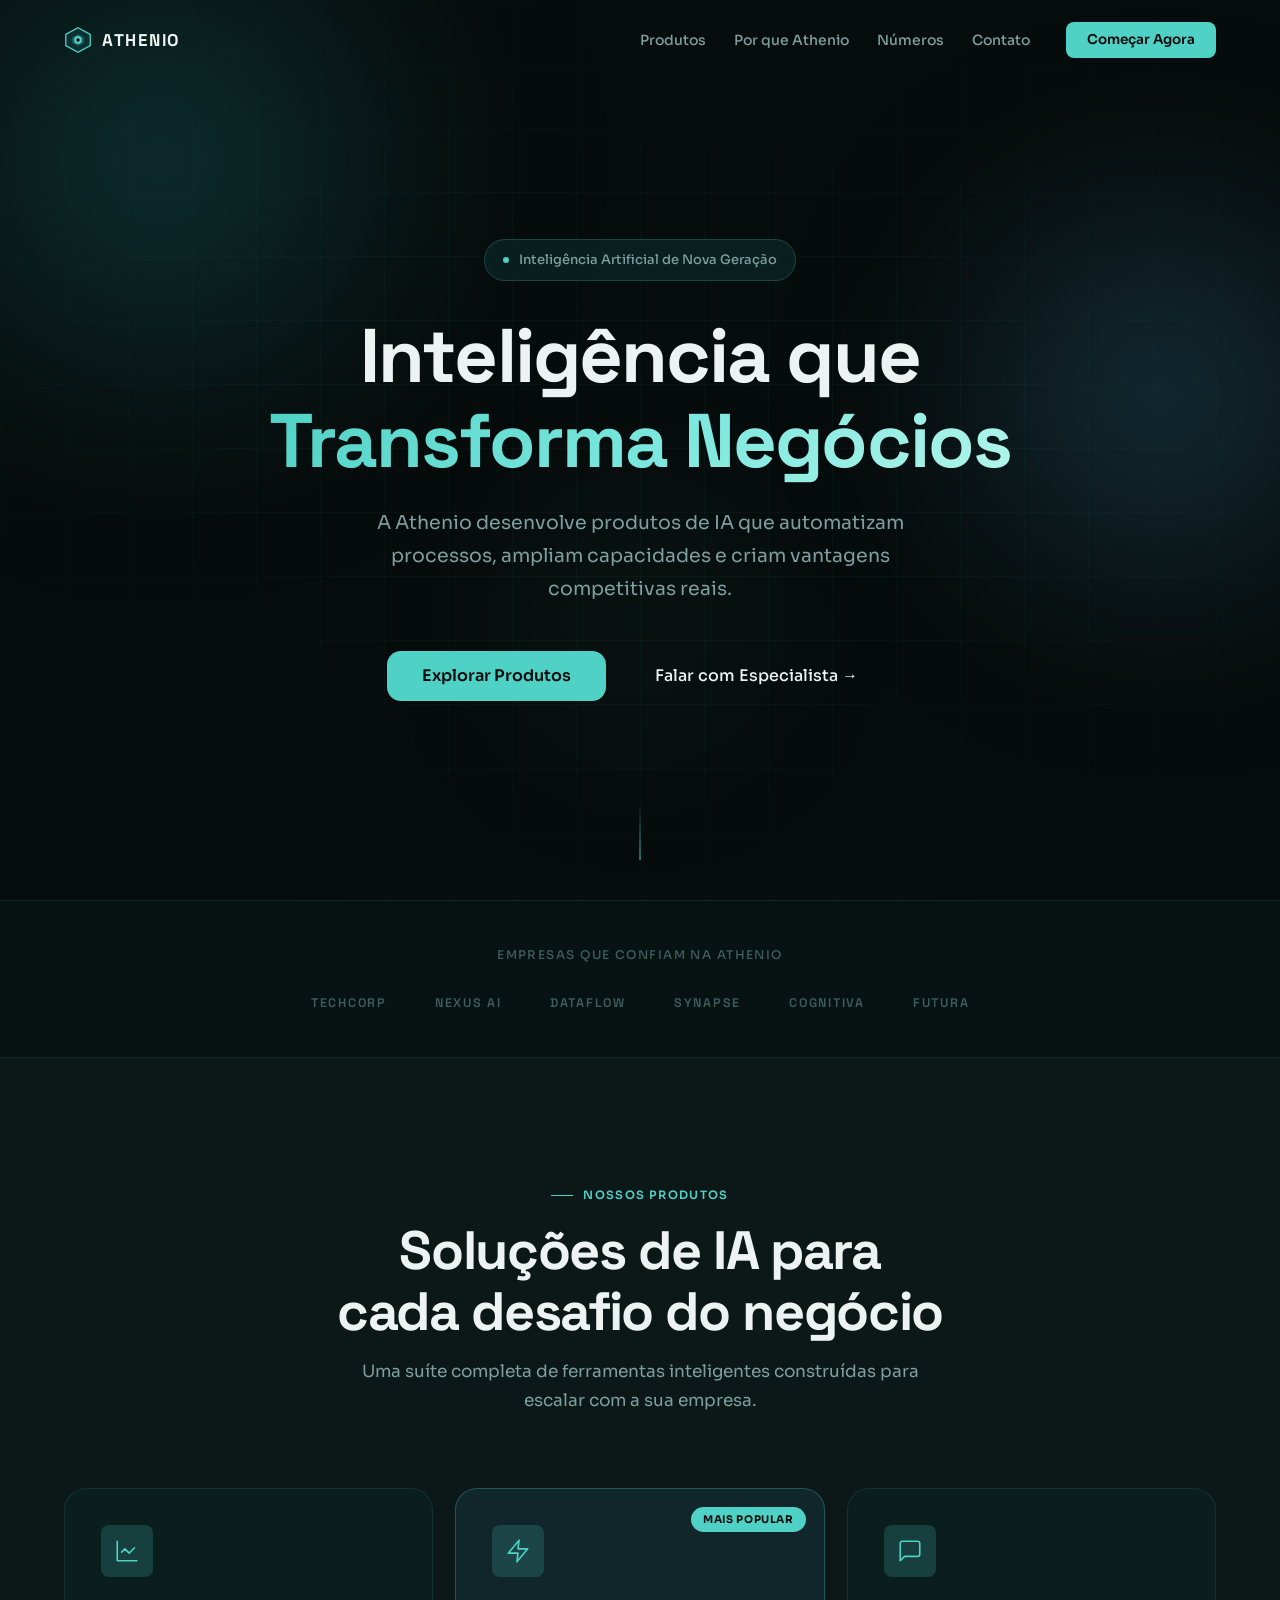
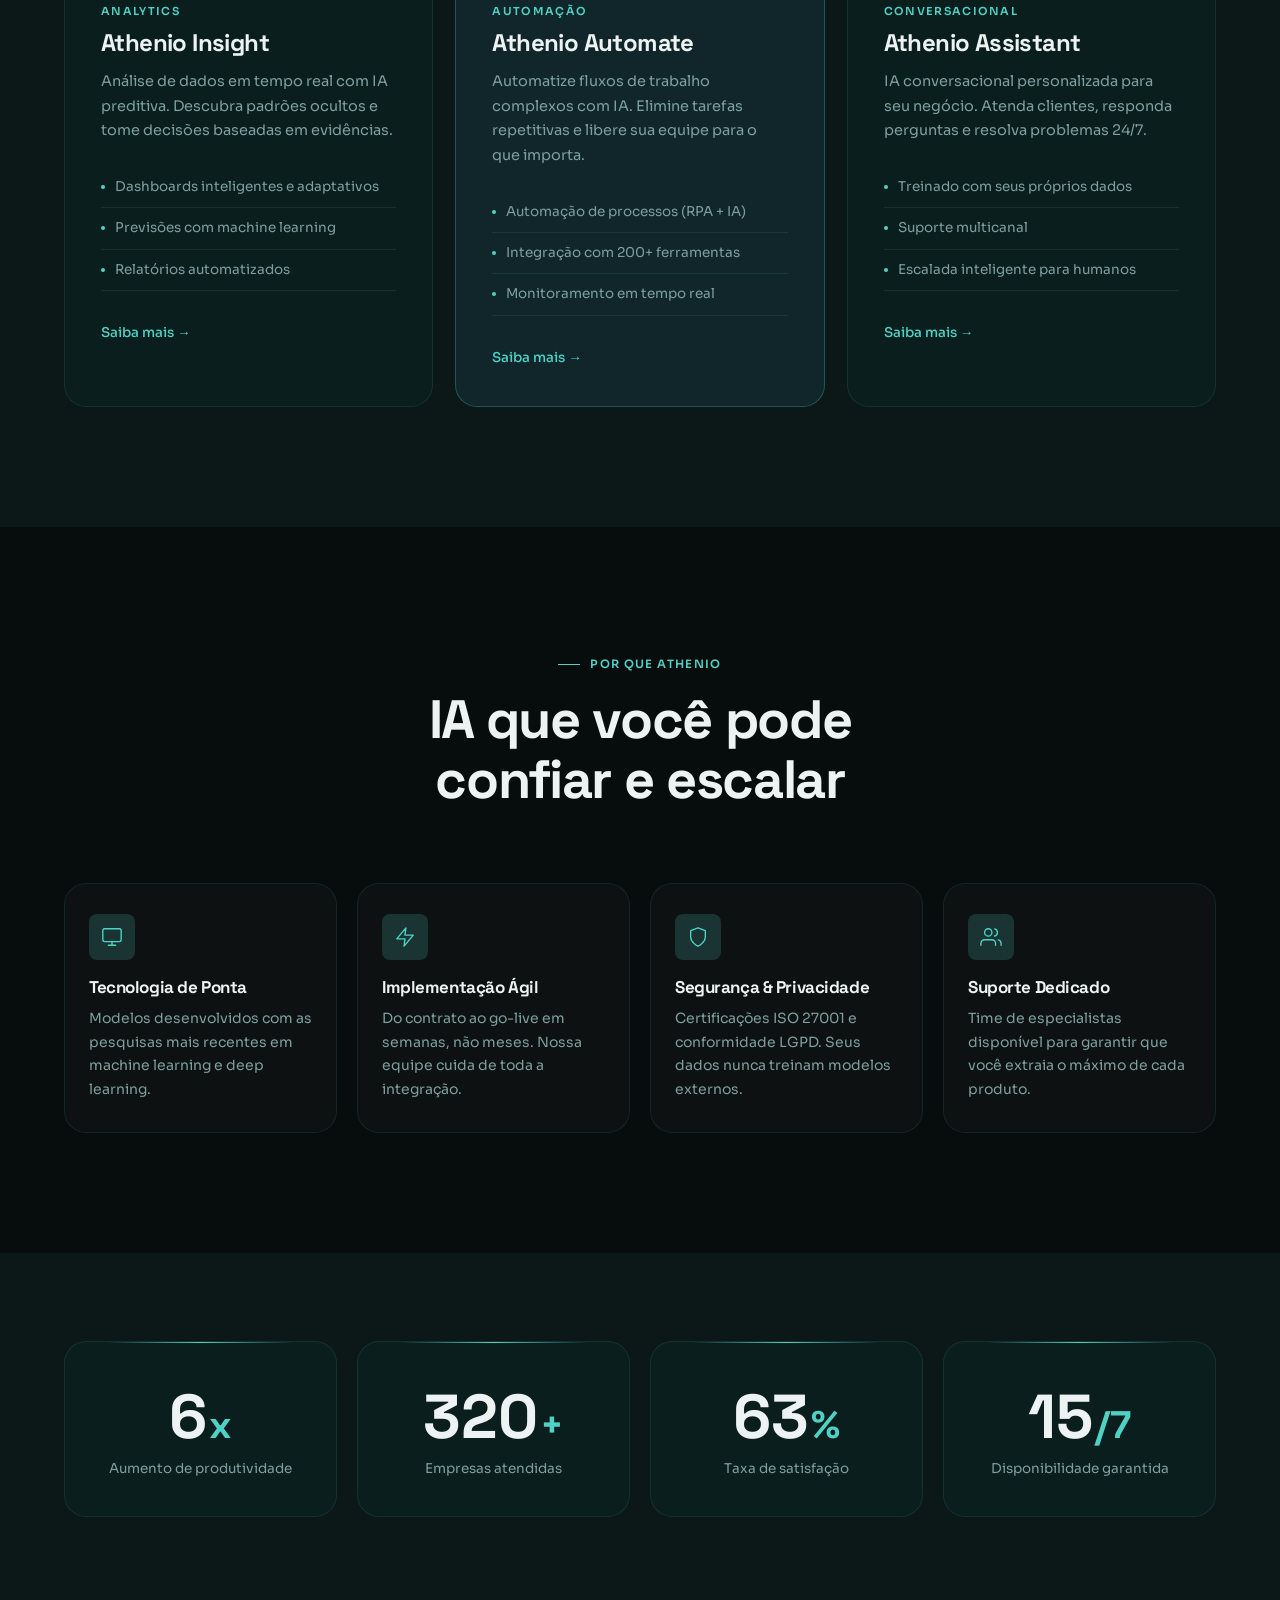
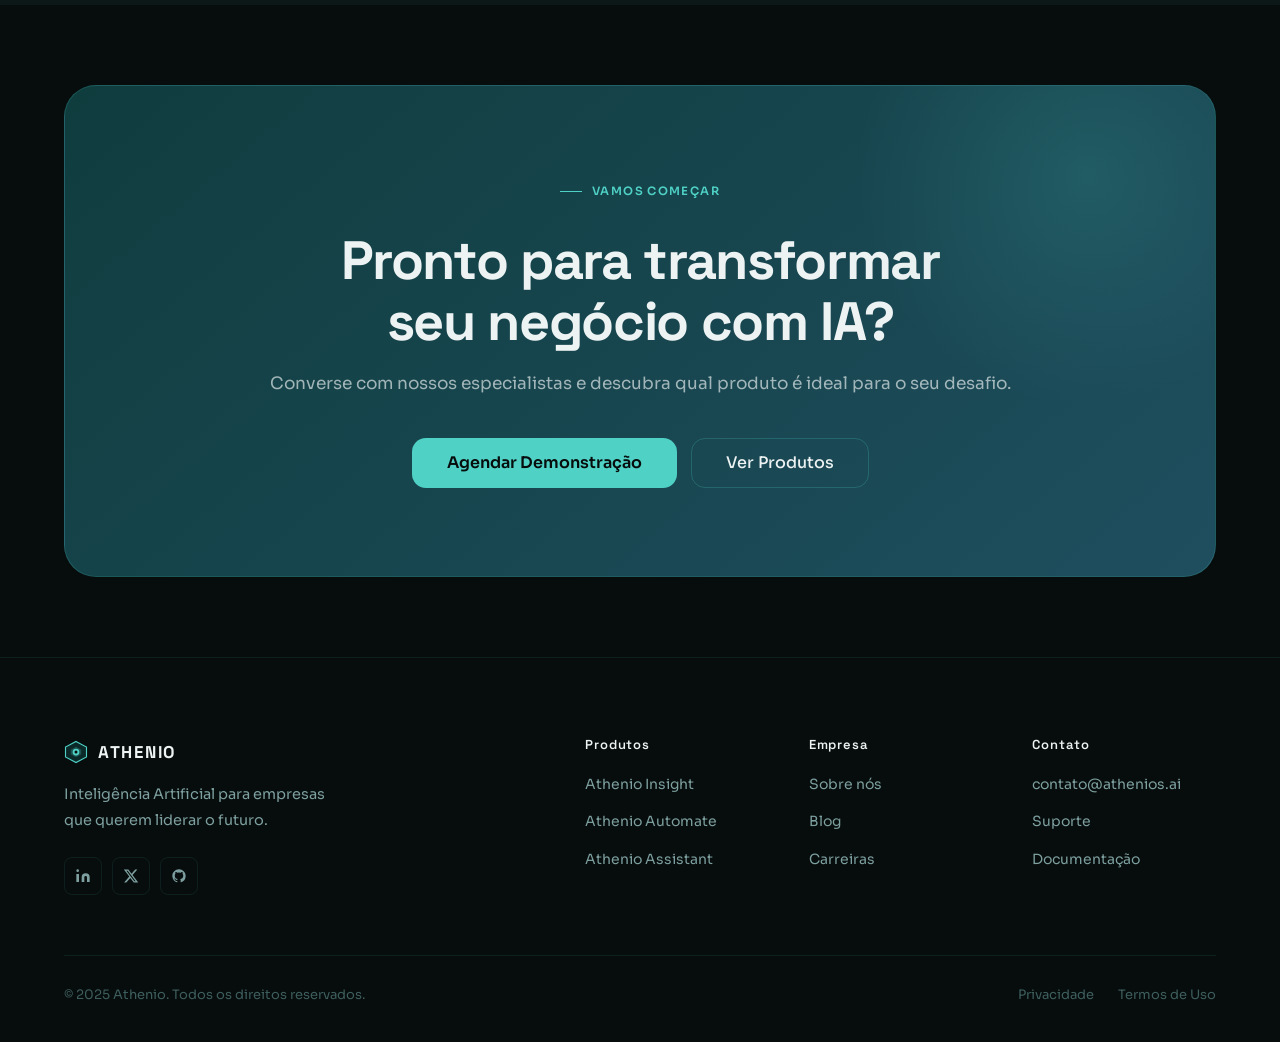
==== index.html @ 21d1fd99 "first commit" ====
<!DOCTYPE html>
<html lang="pt-BR">
<head>
  <meta charset="UTF-8">
  <meta name="viewport" content="width=device-width, initial-scale=1.0">
  <title>Athenio — IA que Transforma Negócios</title>
  <link rel="icon" type="image/svg+xml" href="public/assets/logo.svg">
  <meta name="description" content="A Athenio desenvolve produtos de inteligência artificial que automatizam processos, ampliam capacidades e criam vantagens competitivas reais.">
  <link rel="preconnect" href="https://fonts.googleapis.com">
  <link rel="preconnect" href="https://fonts.gstatic.com" crossorigin>
  <link href="https://fonts.googleapis.com/css2?family=Space+Grotesk:wght@300;400;500;600;700&family=Sora:wght@300;400;500;600&display=swap" rel="stylesheet">
  <link rel="stylesheet" href="css/styles.css">
</head>
<body>

  <!-- ===================== NAVBAR ===================== -->
  <nav class="navbar" id="navbar">
    <div class="container nav-inner">
      <a href="#" class="logo">
        <img src="public/assets/logo.svg" alt="Athenio icon" width="28" height="28">
        <span class="logo-text">ATHENIO</span>
      </a>
      <ul class="nav-links" id="navLinks">
        <li><a href="#produtos">Produtos</a></li>
        <li><a href="#sobre">Por que Athenio</a></li>
        <li><a href="#numeros">Números</a></li>
        <li><a href="#footer">Contato</a></li>
        <li class="nav-cta-mobile">
          <a href="#footer" class="btn btn-primary btn-sm">Começar Agora</a>
        </li>
      </ul>
      <a href="#footer" class="btn btn-primary btn-sm nav-cta-desktop">Começar Agora</a>
      <button class="menu-toggle" id="menuToggle" aria-label="Abrir menu" aria-expanded="false">
        <span></span><span></span><span></span>
      </button>
    </div>
  </nav>

  <!-- ===================== HERO ===================== -->
  <section class="hero" id="hero">
    <div class="hero-bg" aria-hidden="true">
      <div class="orb orb-1"></div>
      <div class="orb orb-2"></div>
      <div class="orb orb-3"></div>
      <div class="grid-pattern"></div>
    </div>
    <div class="container hero-content">
      <div class="hero-badge" data-animate>
        <span class="badge-dot"></span>
        Inteligência Artificial de Nova Geração
      </div>
      <h1 class="hero-title" data-animate>
        Inteligência que<br><span class="text-gradient">Transforma Negócios</span>
      </h1>
      <p class="hero-subtitle" data-animate>
        A Athenio desenvolve produtos de IA que automatizam processos,
        ampliam capacidades e criam vantagens competitivas reais.
      </p>
      <div class="hero-actions" data-animate>
        <a href="#produtos" class="btn btn-primary btn-lg">Explorar Produtos</a>
        <a href="#footer" class="btn btn-ghost btn-lg">Falar com Especialista →</a>
      </div>
    </div>
    <div class="scroll-hint" aria-hidden="true">
      <div class="scroll-line"></div>
    </div>
  </section>

  <!-- ===================== SOCIAL PROOF ===================== -->
  <div class="logos-bar" data-animate>
    <div class="container">
      <p class="logos-label">Empresas que confiam na Athenio</p>
      <div class="logos-track">
        <span>TECHCORP</span>
        <span>NEXUS AI</span>
        <span>DATAFLOW</span>
        <span>SYNAPSE</span>
        <span>COGNITIVA</span>
        <span>FUTURA</span>
      </div>
    </div>
  </div>

  <!-- ===================== PRODUCTS ===================== -->
  <section class="products" id="produtos">
    <div class="container">
      <div class="section-header" data-animate>
        <span class="section-tag">Nossos Produtos</span>
        <h2>Soluções de IA para<br>cada desafio do negócio</h2>
        <p>Uma suíte completa de ferramentas inteligentes construídas para escalar com a sua empresa.</p>
      </div>
      <div class="products-grid">

        <article class="product-card" data-animate>
          <div class="product-icon">
            <svg width="26" height="26" viewBox="0 0 24 24" fill="none" stroke="currentColor" stroke-width="1.5" stroke-linecap="round" stroke-linejoin="round">
              <path d="M3 3v18h18"/><path d="m19 9-5 5-4-4-3 3"/>
            </svg>
          </div>
          <span class="product-tag">Analytics</span>
          <h3>Athenio Insight</h3>
          <p>Análise de dados em tempo real com IA preditiva. Descubra padrões ocultos e tome decisões baseadas em evidências.</p>
          <ul class="product-features">
            <li>Dashboards inteligentes e adaptativos</li>
            <li>Previsões com machine learning</li>
            <li>Relatórios automatizados</li>
          </ul>
          <a href="#" class="product-link">Saiba mais →</a>
        </article>

        <article class="product-card product-card--featured" data-animate>
          <div class="product-badge">Mais popular</div>
          <div class="product-icon">
            <svg width="26" height="26" viewBox="0 0 24 24" fill="none" stroke="currentColor" stroke-width="1.5" stroke-linecap="round" stroke-linejoin="round">
              <path d="M13 2 3 14h9l-1 8 10-12h-9l1-8z"/>
            </svg>
          </div>
          <span class="product-tag">Automação</span>
          <h3>Athenio Automate</h3>
          <p>Automatize fluxos de trabalho complexos com IA. Elimine tarefas repetitivas e libere sua equipe para o que importa.</p>
          <ul class="product-features">
            <li>Automação de processos (RPA + IA)</li>
            <li>Integração com 200+ ferramentas</li>
            <li>Monitoramento em tempo real</li>
          </ul>
          <a href="#" class="product-link">Saiba mais →</a>
        </article>

        <article class="product-card" data-animate>
          <div class="product-icon">
            <svg width="26" height="26" viewBox="0 0 24 24" fill="none" stroke="currentColor" stroke-width="1.5" stroke-linecap="round" stroke-linejoin="round">
              <path d="M21 15a2 2 0 0 1-2 2H7l-4 4V5a2 2 0 0 1 2-2h14a2 2 0 0 1 2 2z"/>
            </svg>
          </div>
          <span class="product-tag">Conversacional</span>
          <h3>Athenio Assistant</h3>
          <p>IA conversacional personalizada para seu negócio. Atenda clientes, responda perguntas e resolva problemas 24/7.</p>
          <ul class="product-features">
            <li>Treinado com seus próprios dados</li>
            <li>Suporte multicanal</li>
            <li>Escalada inteligente para humanos</li>
          </ul>
          <a href="#" class="product-link">Saiba mais →</a>
        </article>

      </div>
    </div>
  </section>

  <!-- ===================== WHY ATHENIO ===================== -->
  <section class="features" id="sobre">
    <div class="container">
      <div class="section-header" data-animate>
        <span class="section-tag">Por que Athenio</span>
        <h2>IA que você pode<br>confiar e escalar</h2>
      </div>
      <div class="features-grid">

        <div class="feature-item" data-animate>
          <div class="feature-icon">
            <svg width="22" height="22" viewBox="0 0 24 24" fill="none" stroke="currentColor" stroke-width="1.5" stroke-linecap="round" stroke-linejoin="round">
              <rect x="2" y="3" width="20" height="14" rx="2"/><path d="M8 21h8M12 17v4"/>
            </svg>
          </div>
          <h3>Tecnologia de Ponta</h3>
          <p>Modelos desenvolvidos com as pesquisas mais recentes em machine learning e deep learning.</p>
        </div>

        <div class="feature-item" data-animate>
          <div class="feature-icon">
            <svg width="22" height="22" viewBox="0 0 24 24" fill="none" stroke="currentColor" stroke-width="1.5" stroke-linecap="round" stroke-linejoin="round">
              <path d="M13 2 3 14h9l-1 8 10-12h-9l1-8z"/>
            </svg>
          </div>
          <h3>Implementação Ágil</h3>
          <p>Do contrato ao go-live em semanas, não meses. Nossa equipe cuida de toda a integração.</p>
        </div>

        <div class="feature-item" data-animate>
          <div class="feature-icon">
            <svg width="22" height="22" viewBox="0 0 24 24" fill="none" stroke="currentColor" stroke-width="1.5" stroke-linecap="round" stroke-linejoin="round">
              <path d="M12 22s8-4 8-10V5l-8-3-8 3v7c0 6 8 10 8 10z"/>
            </svg>
          </div>
          <h3>Segurança & Privacidade</h3>
          <p>Certificações ISO 27001 e conformidade LGPD. Seus dados nunca treinam modelos externos.</p>
        </div>

        <div class="feature-item" data-animate>
          <div class="feature-icon">
            <svg width="22" height="22" viewBox="0 0 24 24" fill="none" stroke="currentColor" stroke-width="1.5" stroke-linecap="round" stroke-linejoin="round">
              <path d="M17 21v-2a4 4 0 0 0-4-4H5a4 4 0 0 0-4 4v2"/><circle cx="9" cy="7" r="4"/><path d="M23 21v-2a4 4 0 0 0-3-3.87M16 3.13a4 4 0 0 1 0 7.75"/>
            </svg>
          </div>
          <h3>Suporte Dedicado</h3>
          <p>Time de especialistas disponível para garantir que você extraia o máximo de cada produto.</p>
        </div>

      </div>
    </div>
  </section>

  <!-- ===================== STATS ===================== -->
  <section class="stats" id="numeros">
    <div class="container">
      <div class="stats-grid">
        <div class="stat-item" data-animate>
          <div class="stat-value">
            <span class="stat-number" data-count="10">0</span><span class="stat-suffix">x</span>
          </div>
          <p>Aumento de produtividade</p>
        </div>
        <div class="stat-item" data-animate>
          <div class="stat-value">
            <span class="stat-number" data-count="500">0</span><span class="stat-suffix">+</span>
          </div>
          <p>Empresas atendidas</p>
        </div>
        <div class="stat-item" data-animate>
          <div class="stat-value">
            <span class="stat-number" data-count="98">0</span><span class="stat-suffix">%</span>
          </div>
          <p>Taxa de satisfação</p>
        </div>
        <div class="stat-item" data-animate>
          <div class="stat-value">
            <span class="stat-number" data-count="24">0</span><span class="stat-suffix">/7</span>
          </div>
          <p>Disponibilidade garantida</p>
        </div>
      </div>
    </div>
  </section>

  <!-- ===================== CTA ===================== -->
  <section class="cta-section">
    <div class="container">
      <div class="cta-card" data-animate>
        <div class="cta-glow" aria-hidden="true"></div>
        <span class="section-tag">Vamos começar</span>
        <h2>Pronto para transformar<br>seu negócio com IA?</h2>
        <p>Converse com nossos especialistas e descubra qual produto é ideal para o seu desafio.</p>
        <div class="cta-actions">
          <a href="#footer" class="btn btn-primary btn-lg">Agendar Demonstração</a>
          <a href="#produtos" class="btn btn-outline btn-lg">Ver Produtos</a>
        </div>
      </div>
    </div>
  </section>

  <!-- ===================== FOOTER ===================== -->
  <footer class="footer" id="footer">
    <div class="container">
      <div class="footer-top">
        <div class="footer-brand">
          <a href="#" class="logo logo--footer">
            <img src="public/assets/logo.svg" alt="Athenio icon" width="24" height="24">
            <span class="logo-text">ATHENIO</span>
          </a>
          <p>Inteligência Artificial para empresas que querem liderar o futuro.</p>
          <div class="social-links">
            <a href="#" aria-label="LinkedIn">
              <svg width="16" height="16" viewBox="0 0 24 24" fill="currentColor">
                <path d="M16 8a6 6 0 0 1 6 6v7h-4v-7a2 2 0 0 0-2-2 2 2 0 0 0-2 2v7h-4v-7a6 6 0 0 1 6-6zM2 9h4v12H2zM4 6a2 2 0 1 0 0-4 2 2 0 0 0 0 4z"/>
              </svg>
            </a>
            <a href="#" aria-label="X / Twitter">
              <svg width="16" height="16" viewBox="0 0 24 24" fill="currentColor">
                <path d="M18.244 2.25h3.308l-7.227 8.26 8.502 11.24H16.17l-5.214-6.817L4.99 21.75H1.68l7.73-8.835L1.254 2.25H8.08l4.713 6.231zm-1.161 17.52h1.833L7.084 4.126H5.117z"/>
              </svg>
            </a>
            <a href="#" aria-label="GitHub">
              <svg width="16" height="16" viewBox="0 0 24 24" fill="currentColor">
                <path d="M12 2C6.477 2 2 6.484 2 12.017c0 4.425 2.865 8.18 6.839 9.504.5.092.682-.217.682-.483 0-.237-.008-.868-.013-1.703-2.782.605-3.369-1.343-3.369-1.343-.454-1.158-1.11-1.466-1.11-1.466-.908-.62.069-.608.069-.608 1.003.07 1.531 1.032 1.531 1.032.892 1.53 2.341 1.088 2.91.832.092-.647.35-1.088.636-1.338-2.22-.253-4.555-1.113-4.555-4.951 0-1.093.39-1.988 1.029-2.688-.103-.253-.446-1.272.098-2.65 0 0 .84-.27 2.75 1.026A9.564 9.564 0 0 1 12 6.844a9.59 9.59 0 0 1 2.504.337c1.909-1.296 2.747-1.027 2.747-1.027.546 1.379.202 2.398.1 2.651.64.7 1.028 1.595 1.028 2.688 0 3.848-2.339 4.695-4.566 4.943.359.309.678.92.678 1.855 0 1.338-.012 2.419-.012 2.747 0 .268.18.58.688.482A10.02 10.02 0 0 0 22 12.017C22 6.484 17.522 2 12 2z"/>
              </svg>
            </a>
          </div>
        </div>
        <div class="footer-links">
          <div class="footer-col">
            <h4>Produtos</h4>
            <ul>
              <li><a href="#">Athenio Insight</a></li>
              <li><a href="#">Athenio Automate</a></li>
              <li><a href="#">Athenio Assistant</a></li>
            </ul>
          </div>
          <div class="footer-col">
            <h4>Empresa</h4>
            <ul>
              <li><a href="#">Sobre nós</a></li>
              <li><a href="#">Blog</a></li>
              <li><a href="#">Carreiras</a></li>
            </ul>
          </div>
          <div class="footer-col">
            <h4>Contato</h4>
            <ul>
              <li><a href="mailto:contato@athenios.ai">contato@athenios.ai</a></li>
              <li><a href="#">Suporte</a></li>
              <li><a href="#">Documentação</a></li>
            </ul>
          </div>
        </div>
      </div>
      <div class="footer-bottom">
        <p>© 2025 Athenio. Todos os direitos reservados.</p>
        <div class="footer-legal">
          <a href="#">Privacidade</a>
          <a href="#">Termos de Uso</a>
        </div>
      </div>
    </div>
  </footer>

  <script src="js/main.js"></script>
</body>
</html>
---- css/styles.css ----
/* ============================================================
   ATHENIOS — LANDING PAGE STYLES
   Fonts: Space Grotesk (titles) · Sora (body)
   Brand: #0F3D3E · #1F4E5F · #3A3F45
   ============================================================ */

/* ----------------------------------------------------------
   1. CUSTOM PROPERTIES
   ---------------------------------------------------------- */
:root {
  /* Brand */
  --brand-primary:   #0F3D3E;
  --brand-secondary: #1F4E5F;
  --brand-tertiary:  #3A3F45;

  /* Backgrounds */
  --bg-base:     #070C0C;
  --bg-elevated: #0C1818;
  --bg-surface:  rgba(15, 61, 62, 0.35);

  /* Accent */
  --accent:      #4FD1C5;
  --accent-soft: rgba(79, 209, 197, 0.18);
  --accent-glow: rgba(79, 209, 197, 0.28);

  /* Text */
  --text-primary: #EDF2F2;
  --text-muted:   #7D9F9F;
  --text-subtle:  #3E5E5E;

  /* Borders */
  --border:       rgba(79, 209, 197, 0.10);
  --border-strong: rgba(79, 209, 197, 0.22);

  /* Typography */
  --font-title: 'Space Grotesk', sans-serif;
  --font-body:  'Sora', sans-serif;

  /* Spacing */
  --section-y:   120px;
  --max-width:   1200px;
  --gutter:      24px;

  /* Radii */
  --r-sm:  8px;
  --r-md:  14px;
  --r-lg:  22px;
  --r-xl:  32px;
  --r-pill: 100px;

  /* Motion */
  --ease:  0.3s ease;
  --ease-out: cubic-bezier(0.16, 1, 0.3, 1);
}

/* ----------------------------------------------------------
   2. RESET & BASE
   ---------------------------------------------------------- */
*, *::before, *::after {
  box-sizing: border-box;
  margin: 0;
  padding: 0;
}

html {
  scroll-behavior: smooth;
  -webkit-text-size-adjust: 100%;
}

body {
  font-family: var(--font-body);
  font-size: 16px;
  line-height: 1.65;
  color: var(--text-primary);
  background-color: var(--bg-base);
  overflow-x: hidden;
  -webkit-font-smoothing: antialiased;
  -moz-osx-font-smoothing: grayscale;
}

img, svg { display: block; max-width: 100%; }
a { color: inherit; text-decoration: none; }
ul { list-style: none; }
button { font-family: inherit; cursor: pointer; background: none; border: none; }

/* ----------------------------------------------------------
   3. TYPOGRAPHY
   ---------------------------------------------------------- */
h1, h2, h3, h4, h5, h6 {
  font-family: var(--font-title);
  font-weight: 700;
  line-height: 1.12;
  letter-spacing: -0.025em;
  color: var(--text-primary);
}

h1 { font-size: clamp(40px, 6.5vw, 76px); }
h2 { font-size: clamp(30px, 4.5vw, 54px); }
h3 { font-size: clamp(18px, 2vw, 24px); }

p { font-family: var(--font-body); }

.text-gradient {
  background: linear-gradient(130deg, #4FD1C5 0%, #7DE8DF 55%, #B2F5EA 100%);
  -webkit-background-clip: text;
  -webkit-text-fill-color: transparent;
  background-clip: text;
}

/* ----------------------------------------------------------
   4. LAYOUT
   ---------------------------------------------------------- */
.container {
  max-width: var(--max-width);
  margin: 0 auto;
  padding: 0 var(--gutter);
}

section { padding: var(--section-y) 0; }

/* ----------------------------------------------------------
   5. SCROLL ANIMATIONS
   ---------------------------------------------------------- */
[data-animate] {
  opacity: 0;
  transform: translateY(28px);
  transition: opacity 0.75s var(--ease-out), transform 0.75s var(--ease-out);
}
[data-animate].visible {
  opacity: 1;
  transform: none;
}

.products-grid [data-animate]:nth-child(2),
.features-grid [data-animate]:nth-child(2),
.stats-grid    [data-animate]:nth-child(2) { transition-delay: 0.08s; }

.products-grid [data-animate]:nth-child(3),
.features-grid [data-animate]:nth-child(3),
.stats-grid    [data-animate]:nth-child(3) { transition-delay: 0.16s; }

.features-grid [data-animate]:nth-child(4),
.stats-grid    [data-animate]:nth-child(4) { transition-delay: 0.24s; }

/* ----------------------------------------------------------
   6. KEYFRAMES
   ---------------------------------------------------------- */
@keyframes pulse-orb {
  0%, 100% { opacity: 0.55; transform: scale(1); }
  50%       { opacity: 0.85; transform: scale(1.08); }
}

@keyframes blink {
  0%, 100% { opacity: 1; }
  50%       { opacity: 0.3; }
}

@keyframes drop {
  0%   { transform: scaleY(0); opacity: 0; transform-origin: top; }
  50%  { opacity: 1; }
  100% { transform: scaleY(1); opacity: 0.4; transform-origin: top; }
}

/* ----------------------------------------------------------
   7. BUTTONS
   ---------------------------------------------------------- */
.btn {
  display: inline-flex;
  align-items: center;
  justify-content: center;
  gap: 8px;
  padding: 13px 26px;
  border-radius: var(--r-md);
  font-family: var(--font-body);
  font-size: 15px;
  font-weight: 500;
  line-height: 1;
  transition: var(--ease);
  white-space: nowrap;
  border: 1px solid transparent;
}

.btn-sm  { padding: 10px 20px; font-size: 13.5px; border-radius: var(--r-sm); }
.btn-lg  { padding: 16px 34px; font-size: 16px; }

.btn-primary {
  background: var(--accent);
  color: #070C0C;
  font-weight: 600;
}
.btn-primary:hover {
  background: #7DE8DF;
  transform: translateY(-2px);
  box-shadow: 0 8px 28px var(--accent-glow);
}

.btn-ghost {
  color: var(--text-primary);
  background: transparent;
}
.btn-ghost:hover {
  color: var(--accent);
}

.btn-outline {
  border-color: var(--border-strong);
  color: var(--text-primary);
  background: transparent;
}
.btn-outline:hover {
  border-color: var(--accent);
  color: var(--accent);
  background: var(--accent-soft);
}

/* ----------------------------------------------------------
   8. SHARED SECTION HEADER
   ---------------------------------------------------------- */
.section-tag {
  display: inline-flex;
  align-items: center;
  gap: 10px;
  font-family: var(--font-body);
  font-size: 11.5px;
  font-weight: 600;
  color: var(--accent);
  text-transform: uppercase;
  letter-spacing: 0.12em;
  margin-bottom: 16px;
}
.section-tag::before {
  content: '';
  width: 22px;
  height: 1px;
  background: var(--accent);
  flex-shrink: 0;
}

.section-header {
  text-align: center;
  max-width: 620px;
  margin: 0 auto 72px;
}
.section-header h2 { margin-bottom: 16px; }
.section-header p  {
  font-size: 17px;
  color: var(--text-muted);
  line-height: 1.7;
}

/* ----------------------------------------------------------
   9. NAVBAR
   ---------------------------------------------------------- */
.navbar {
  position: fixed;
  inset: 0 0 auto;
  z-index: 100;
  padding: 22px 0;
  transition: padding var(--ease), background var(--ease), border-color var(--ease);
}
.navbar.scrolled {
  padding: 14px 0;
  background: rgba(7, 12, 12, 0.88);
  backdrop-filter: blur(20px);
  -webkit-backdrop-filter: blur(20px);
  border-bottom: 1px solid var(--border);
}

.nav-inner {
  display: flex;
  align-items: center;
  gap: 36px;
}

.logo {
  display: inline-flex;
  align-items: center;
  gap: 10px;
  flex-shrink: 0;
}
.logo-text {
  font-family: var(--font-title);
  font-size: 17px;
  font-weight: 700;
  letter-spacing: 0.1em;
}

.nav-links {
  display: flex;
  align-items: center;
  gap: 28px;
  margin-left: auto;
}
.nav-links > li > a {
  font-family: var(--font-body);
  font-size: 14px;
  font-weight: 500;
  color: var(--text-muted);
  transition: color var(--ease);
}
.nav-links > li > a:hover { color: var(--text-primary); }

/* Mobile-only CTA inside nav-links — hidden on desktop */
.nav-cta-mobile { display: none; }

.menu-toggle {
  display: none;
  flex-direction: column;
  justify-content: center;
  gap: 5px;
  width: 36px;
  height: 36px;
  padding: 6px;
  margin-left: auto;
}
.menu-toggle span {
  display: block;
  width: 20px;
  height: 1.5px;
  background: var(--text-primary);
  border-radius: 2px;
  transition: transform var(--ease), opacity var(--ease);
  transform-origin: center;
}

/* ----------------------------------------------------------
   10. HERO
   ---------------------------------------------------------- */
.hero {
  position: relative;
  min-height: 100svh;
  display: flex;
  align-items: center;
  padding: 140px 0 100px;
  overflow: hidden;
}

/* Background layers */
.hero-bg {
  position: absolute;
  inset: 0;
  z-index: 0;
  pointer-events: none;
}

.orb {
  position: absolute;
  border-radius: 50%;
  filter: blur(90px);
}
.orb-1 {
  width: 640px; height: 640px;
  background: radial-gradient(circle, rgba(15, 61, 62, 0.9) 0%, transparent 65%);
  top: -160px; left: -160px;
  animation: pulse-orb 9s ease infinite;
}
.orb-2 {
  width: 520px; height: 520px;
  background: radial-gradient(circle, rgba(31, 78, 95, 0.7) 0%, transparent 65%);
  top: 15%; right: -140px;
  animation: pulse-orb 12s ease infinite 3s;
}
.orb-3 {
  width: 380px; height: 380px;
  background: radial-gradient(circle, rgba(79, 209, 197, 0.07) 0%, transparent 65%);
  bottom: 10%; left: 35%;
  animation: pulse-orb 15s ease infinite 6s;
}

.grid-pattern {
  position: absolute;
  inset: 0;
  background-image:
    linear-gradient(rgba(79, 209, 197, 0.04) 1px, transparent 1px),
    linear-gradient(90deg, rgba(79, 209, 197, 0.04) 1px, transparent 1px);
  background-size: 64px 64px;
  -webkit-mask-image: radial-gradient(ellipse 85% 85% at 50% 50%, black 30%, transparent 80%);
  mask-image: radial-gradient(ellipse 85% 85% at 50% 50%, black 30%, transparent 80%);
}

/* Hero content */
.hero-content {
  position: relative;
  z-index: 1;
  text-align: center;
  max-width: 820px;
  margin: 0 auto;
}

.hero-badge {
  display: inline-flex;
  align-items: center;
  gap: 10px;
  padding: 9px 18px;
  border: 1px solid var(--border-strong);
  border-radius: var(--r-pill);
  font-family: var(--font-body);
  font-size: 13px;
  font-weight: 500;
  color: var(--text-muted);
  background: rgba(15, 61, 62, 0.4);
  backdrop-filter: blur(8px);
  margin-bottom: 32px;
}
.badge-dot {
  width: 6px; height: 6px;
  border-radius: 50%;
  background: var(--accent);
  flex-shrink: 0;
  animation: blink 2.5s ease infinite;
}

.hero-title  { margin-bottom: 24px; }
.hero-subtitle {
  font-size: clamp(16px, 2vw, 19px);
  color: var(--text-muted);
  line-height: 1.75;
  margin-bottom: 44px;
  max-width: 560px;
  margin-left: auto;
  margin-right: auto;
}

.hero-actions {
  display: flex;
  align-items: center;
  justify-content: center;
  gap: 14px;
  flex-wrap: wrap;
}

/* Scroll hint */
.scroll-hint {
  position: absolute;
  bottom: 40px;
  left: 50%;
  transform: translateX(-50%);
  z-index: 1;
}
.scroll-line {
  width: 1px;
  height: 56px;
  background: linear-gradient(to bottom, transparent, var(--accent));
  animation: drop 2.4s ease infinite;
}

/* ----------------------------------------------------------
   11. LOGOS BAR
   ---------------------------------------------------------- */
.logos-bar {
  padding: 44px 0;
  border-top: 1px solid var(--border);
  border-bottom: 1px solid var(--border);
  background: rgba(15, 61, 62, 0.12);
}
.logos-label {
  text-align: center;
  font-size: 12px;
  font-weight: 500;
  color: var(--text-subtle);
  text-transform: uppercase;
  letter-spacing: 0.12em;
  margin-bottom: 28px;
}
.logos-track {
  display: flex;
  justify-content: center;
  align-items: center;
  gap: 48px;
  flex-wrap: wrap;
}
.logos-track span {
  font-family: var(--font-title);
  font-size: 12.5px;
  font-weight: 600;
  letter-spacing: 0.14em;
  color: var(--text-subtle);
  transition: color var(--ease);
}
.logos-track span:hover { color: var(--text-muted); }

/* ----------------------------------------------------------
   12. PRODUCTS
   ---------------------------------------------------------- */
.products { background: var(--bg-elevated); }

.products-grid {
  display: grid;
  grid-template-columns: repeat(3, 1fr);
  gap: 22px;
}

.product-card {
  position: relative;
  padding: 36px;
  border: 1px solid var(--border);
  border-radius: var(--r-lg);
  background: rgba(15, 61, 62, 0.18);
  transition: transform var(--ease), border-color var(--ease), box-shadow var(--ease);
  overflow: hidden;
}
.product-card::after {
  content: '';
  position: absolute;
  inset: 0;
  border-radius: inherit;
  background: linear-gradient(135deg, rgba(79,209,197,0.06) 0%, transparent 55%);
  opacity: 0;
  transition: opacity var(--ease);
  pointer-events: none;
}
.product-card:hover {
  border-color: var(--border-strong);
  transform: translateY(-5px);
  box-shadow: 0 24px 64px rgba(0,0,0,0.35);
}
.product-card:hover::after { opacity: 1; }

.product-card--featured {
  border-color: rgba(79, 209, 197, 0.28);
  background: rgba(31, 78, 95, 0.28);
}

.product-badge {
  position: absolute;
  top: 18px; right: 18px;
  padding: 4px 12px;
  background: var(--accent);
  color: #070C0C;
  border-radius: var(--r-pill);
  font-family: var(--font-body);
  font-size: 10.5px;
  font-weight: 700;
  letter-spacing: 0.06em;
  text-transform: uppercase;
}

.product-icon {
  display: flex;
  align-items: center;
  justify-content: center;
  width: 52px; height: 52px;
  border-radius: var(--r-sm);
  background: var(--accent-soft);
  color: var(--accent);
  margin-bottom: 20px;
}

.product-tag {
  display: inline-block;
  font-family: var(--font-body);
  font-size: 11px;
  font-weight: 600;
  color: var(--accent);
  text-transform: uppercase;
  letter-spacing: 0.12em;
  margin-bottom: 10px;
}

.product-card h3 { margin-bottom: 12px; }

.product-card > p {
  font-size: 14.5px;
  color: var(--text-muted);
  line-height: 1.7;
  margin-bottom: 24px;
}

.product-features {
  margin-bottom: 28px;
  display: flex;
  flex-direction: column;
  gap: 0;
}
.product-features li {
  display: flex;
  align-items: center;
  gap: 10px;
  font-family: var(--font-body);
  font-size: 13.5px;
  color: var(--text-muted);
  padding: 9px 0;
  border-bottom: 1px solid var(--border);
}
.product-features li::before {
  content: '';
  width: 4px; height: 4px;
  border-radius: 50%;
  background: var(--accent);
  flex-shrink: 0;
}

.product-link {
  font-family: var(--font-body);
  font-size: 13.5px;
  font-weight: 500;
  color: var(--accent);
  transition: opacity var(--ease);
}
.product-link:hover { opacity: 0.7; }

/* ----------------------------------------------------------
   13. FEATURES
   ---------------------------------------------------------- */
.features { background: var(--bg-base); }

.features-grid {
  display: grid;
  grid-template-columns: repeat(4, 1fr);
  gap: 20px;
}

.feature-item {
  padding: 30px 24px;
  border: 1px solid var(--border);
  border-radius: var(--r-lg);
  background: rgba(58, 63, 69, 0.12);
  transition: border-color var(--ease), background var(--ease);
}
.feature-item:hover {
  border-color: var(--border-strong);
  background: rgba(58, 63, 69, 0.24);
}

.feature-icon {
  display: flex;
  align-items: center;
  justify-content: center;
  width: 46px; height: 46px;
  border-radius: var(--r-sm);
  background: var(--accent-soft);
  color: var(--accent);
  margin-bottom: 18px;
}

.feature-item h3  { font-size: 17px; margin-bottom: 10px; }
.feature-item p   { font-size: 14px; color: var(--text-muted); line-height: 1.7; }

/* ----------------------------------------------------------
   14. STATS
   ---------------------------------------------------------- */
.stats {
  background: var(--bg-elevated);
  padding: 88px 0;
}

.stats-grid {
  display: grid;
  grid-template-columns: repeat(4, 1fr);
  gap: 20px;
}

.stat-item {
  position: relative;
  text-align: center;
  padding: 44px 20px 36px;
  border: 1px solid var(--border);
  border-radius: var(--r-lg);
  background: rgba(15, 61, 62, 0.18);
  overflow: hidden;
}
.stat-item::before {
  content: '';
  position: absolute;
  top: 0; left: 15%; right: 15%;
  height: 1px;
  background: linear-gradient(90deg, transparent, var(--accent), transparent);
}

.stat-value {
  display: flex;
  align-items: baseline;
  justify-content: center;
  gap: 2px;
  margin-bottom: 10px;
}
.stat-number {
  font-family: var(--font-title);
  font-size: clamp(40px, 5vw, 62px);
  font-weight: 700;
  line-height: 1;
  color: var(--text-primary);
}
.stat-suffix {
  font-family: var(--font-title);
  font-size: clamp(26px, 3vw, 42px);
  font-weight: 700;
  line-height: 1;
  color: var(--accent);
}
.stat-item p {
  font-size: 13.5px;
  color: var(--text-muted);
}

/* ----------------------------------------------------------
   15. CTA SECTION
   ---------------------------------------------------------- */
.cta-section { padding: 80px 0; }

.cta-card {
  position: relative;
  text-align: center;
  padding: 88px 48px;
  border-radius: var(--r-xl);
  background: linear-gradient(140deg, var(--brand-primary) 0%, var(--brand-secondary) 100%);
  border: 1px solid rgba(79, 209, 197, 0.18);
  overflow: hidden;
}
.cta-glow {
  position: absolute;
  width: 500px; height: 500px;
  border-radius: 50%;
  background: radial-gradient(circle, rgba(79,209,197,0.14) 0%, transparent 65%);
  top: -160px; right: -120px;
  pointer-events: none;
}

.cta-card h2     { margin: 14px 0 18px; }
.cta-card > p    { font-size: 17px; color: rgba(237,242,242,0.65); margin-bottom: 40px; }

.cta-actions {
  display: flex;
  justify-content: center;
  gap: 14px;
  flex-wrap: wrap;
}

/* ----------------------------------------------------------
   16. FOOTER
   ---------------------------------------------------------- */
.footer {
  padding: 80px 0 36px;
  border-top: 1px solid var(--border);
}

.footer-top {
  display: grid;
  grid-template-columns: 1.4fr 2fr;
  gap: 80px;
  margin-bottom: 60px;
}

.logo--footer { margin-bottom: 16px; }

.footer-brand > p {
  font-size: 14.5px;
  color: var(--text-muted);
  line-height: 1.75;
  max-width: 280px;
  margin-bottom: 24px;
}

.social-links {
  display: flex;
  gap: 10px;
}
.social-links a {
  display: flex;
  align-items: center;
  justify-content: center;
  width: 38px; height: 38px;
  border: 1px solid var(--border);
  border-radius: var(--r-sm);
  color: var(--text-muted);
  transition: border-color var(--ease), color var(--ease);
}
.social-links a:hover {
  border-color: var(--border-strong);
  color: var(--accent);
}

.footer-links {
  display: grid;
  grid-template-columns: repeat(3, 1fr);
  gap: 40px;
}

.footer-col h4 {
  font-family: var(--font-title);
  font-size: 13px;
  font-weight: 600;
  letter-spacing: 0.06em;
  color: var(--text-primary);
  margin-bottom: 18px;
}
.footer-col ul  { display: flex; flex-direction: column; gap: 11px; }
.footer-col a   {
  font-family: var(--font-body);
  font-size: 14px;
  color: var(--text-muted);
  transition: color var(--ease);
}
.footer-col a:hover { color: var(--text-primary); }

.footer-bottom {
  display: flex;
  justify-content: space-between;
  align-items: center;
  padding-top: 28px;
  border-top: 1px solid var(--border);
}
.footer-bottom p {
  font-size: 13px;
  color: var(--text-subtle);
}
.footer-legal { display: flex; gap: 24px; }
.footer-legal a {
  font-family: var(--font-body);
  font-size: 13px;
  color: var(--text-subtle);
  transition: color var(--ease);
}
.footer-legal a:hover { color: var(--text-muted); }

/* ----------------------------------------------------------
   17. RESPONSIVE — TABLET (≤1024px)
   ---------------------------------------------------------- */
@media (max-width: 1024px) {
  :root { --section-y: 88px; }

  .products-grid  { grid-template-columns: repeat(2, 1fr); }
  .features-grid  { grid-template-columns: repeat(2, 1fr); }
  .stats-grid     { grid-template-columns: repeat(2, 1fr); }

  .footer-top { grid-template-columns: 1fr; gap: 48px; }
}

/* ----------------------------------------------------------
   18. RESPONSIVE — MOBILE (≤768px)
   ---------------------------------------------------------- */
@media (max-width: 768px) {
  :root { --section-y: 64px; }

  /* Navbar */
  .nav-links        { display: none; }
  .nav-cta-desktop  { display: none; }
  .menu-toggle      { display: flex; }

  /* Mobile menu open state */
  .navbar.menu-open .nav-links {
    display: flex;
    flex-direction: column;
    align-items: center;
    justify-content: center;
    gap: 28px;
    position: fixed;
    inset: 0;
    background: var(--bg-base);
    z-index: 99;
  }
  .navbar.menu-open .nav-links > li > a {
    font-size: 22px;
    font-weight: 500;
    color: var(--text-primary);
  }
  .navbar.menu-open .nav-cta-mobile { display: flex; margin-top: 8px; }

  /* Hero */
  .hero-actions { flex-direction: column; align-items: center; }

  /* Products */
  .products-grid { grid-template-columns: 1fr; }

  /* Features */
  .features-grid { grid-template-columns: 1fr; }

  /* Stats */
  .stats-grid { grid-template-columns: repeat(2, 1fr); }

  /* CTA */
  .cta-card { padding: 52px 24px; }

  /* Footer */
  .footer-links  { grid-template-columns: repeat(2, 1fr); }
  .footer-bottom { flex-direction: column; gap: 16px; text-align: center; }
}

/* ----------------------------------------------------------
   19. RESPONSIVE — SMALL (≤480px)
   ---------------------------------------------------------- */
@media (max-width: 480px) {
  .stats-grid    { grid-template-columns: 1fr 1fr; }
  .footer-links  { grid-template-columns: 1fr; }
  .logos-track   { gap: 28px; }
}
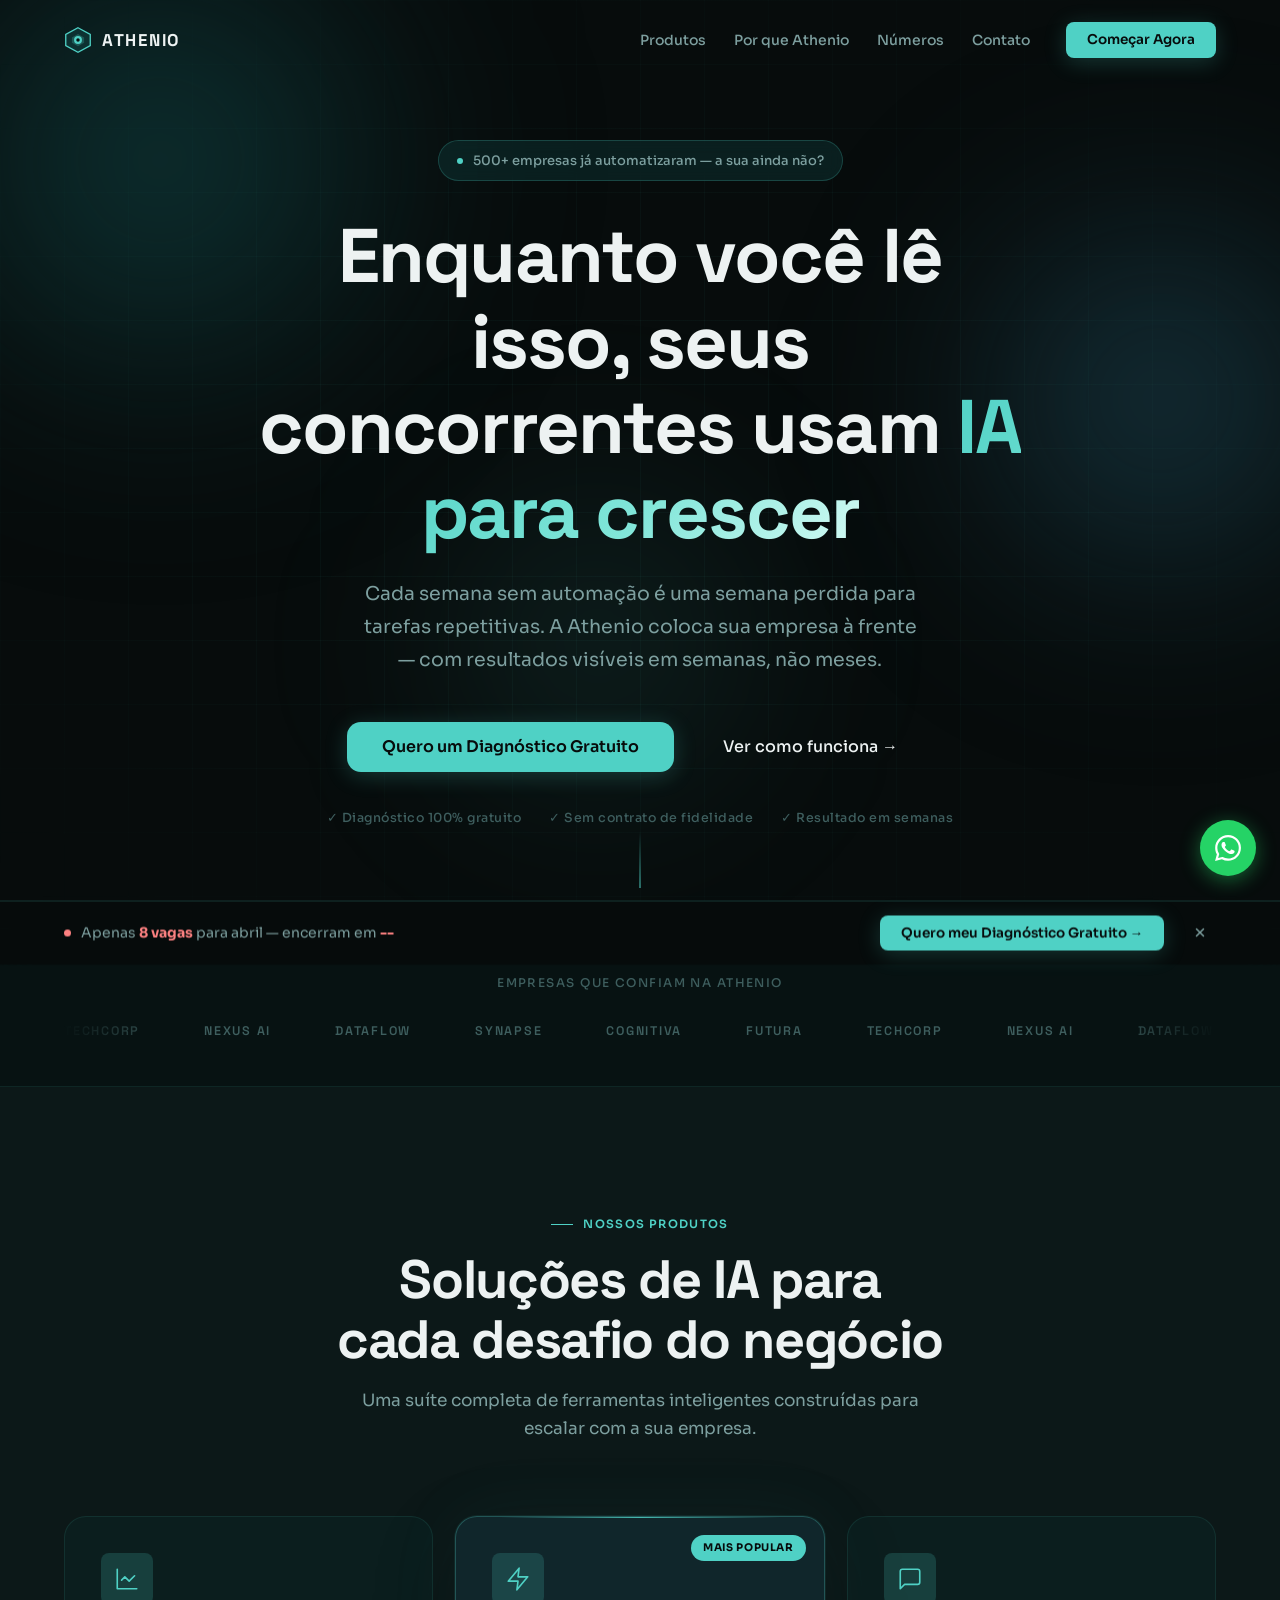
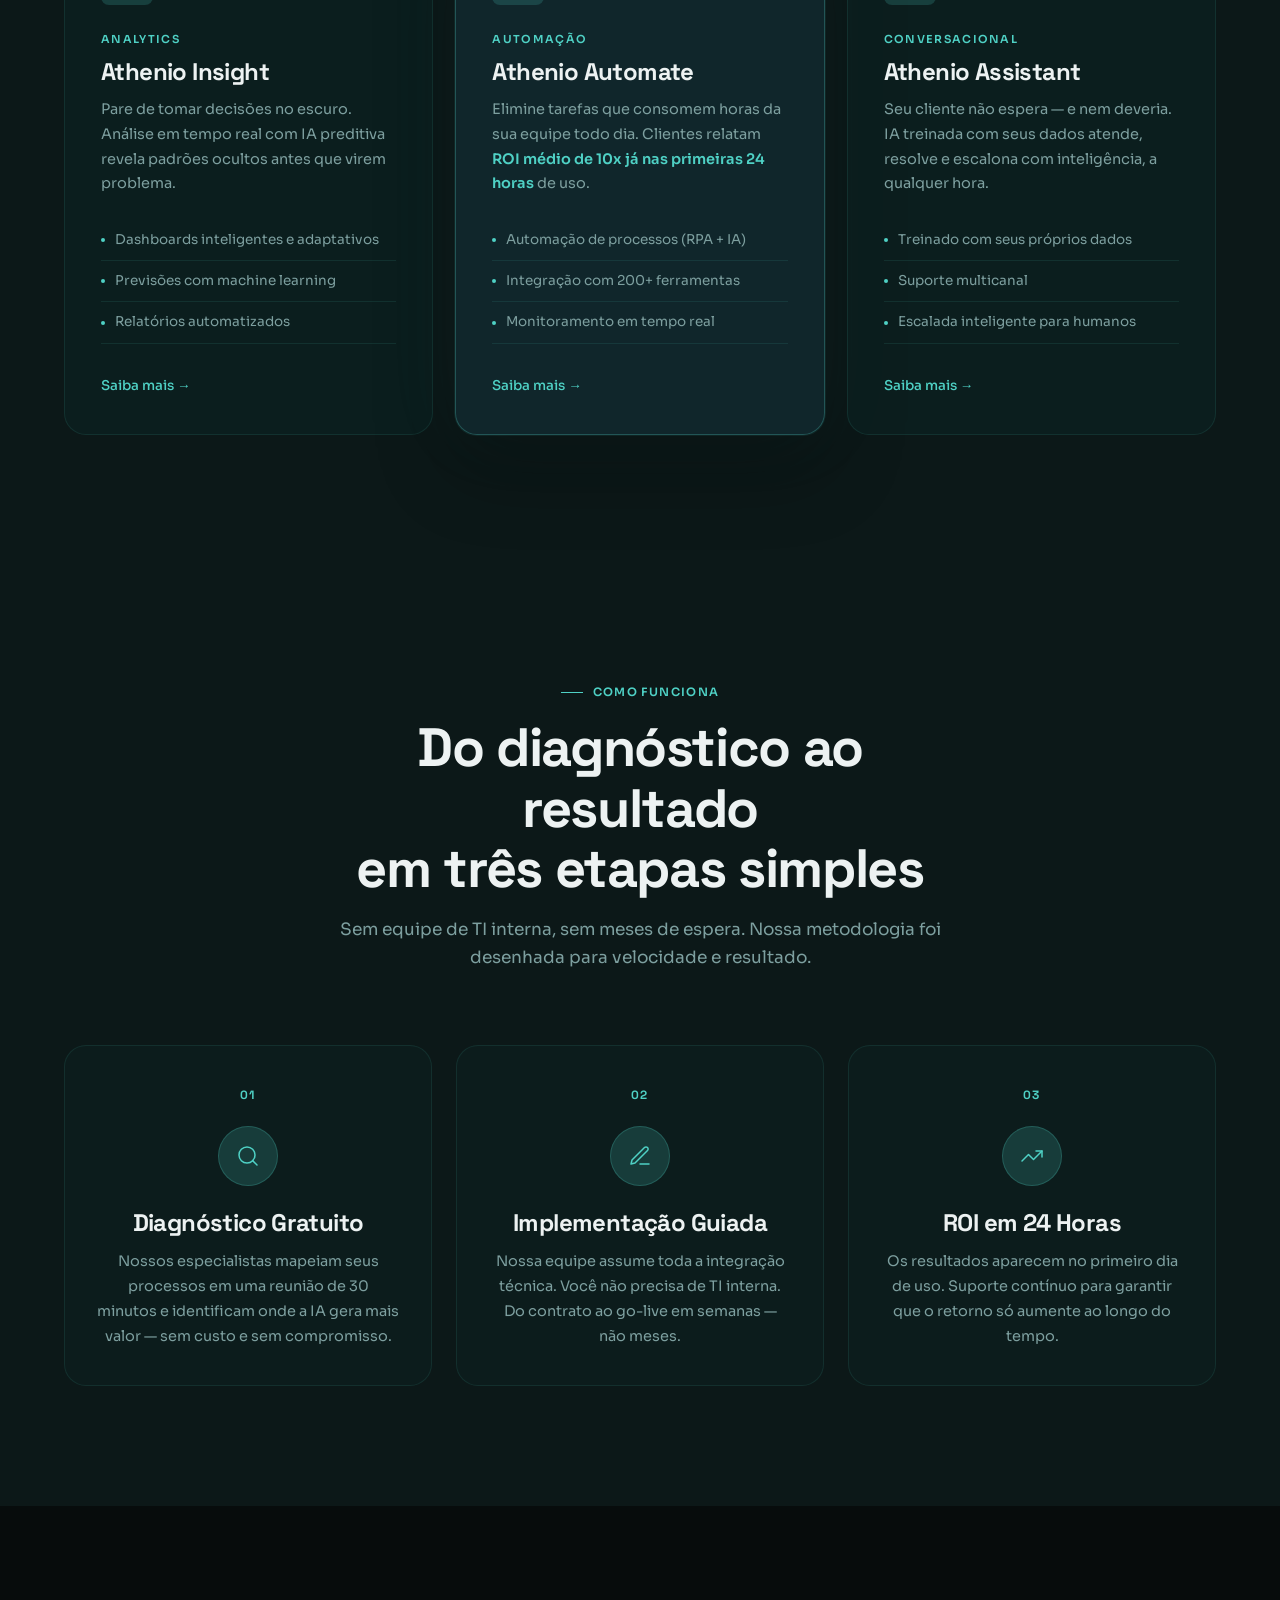
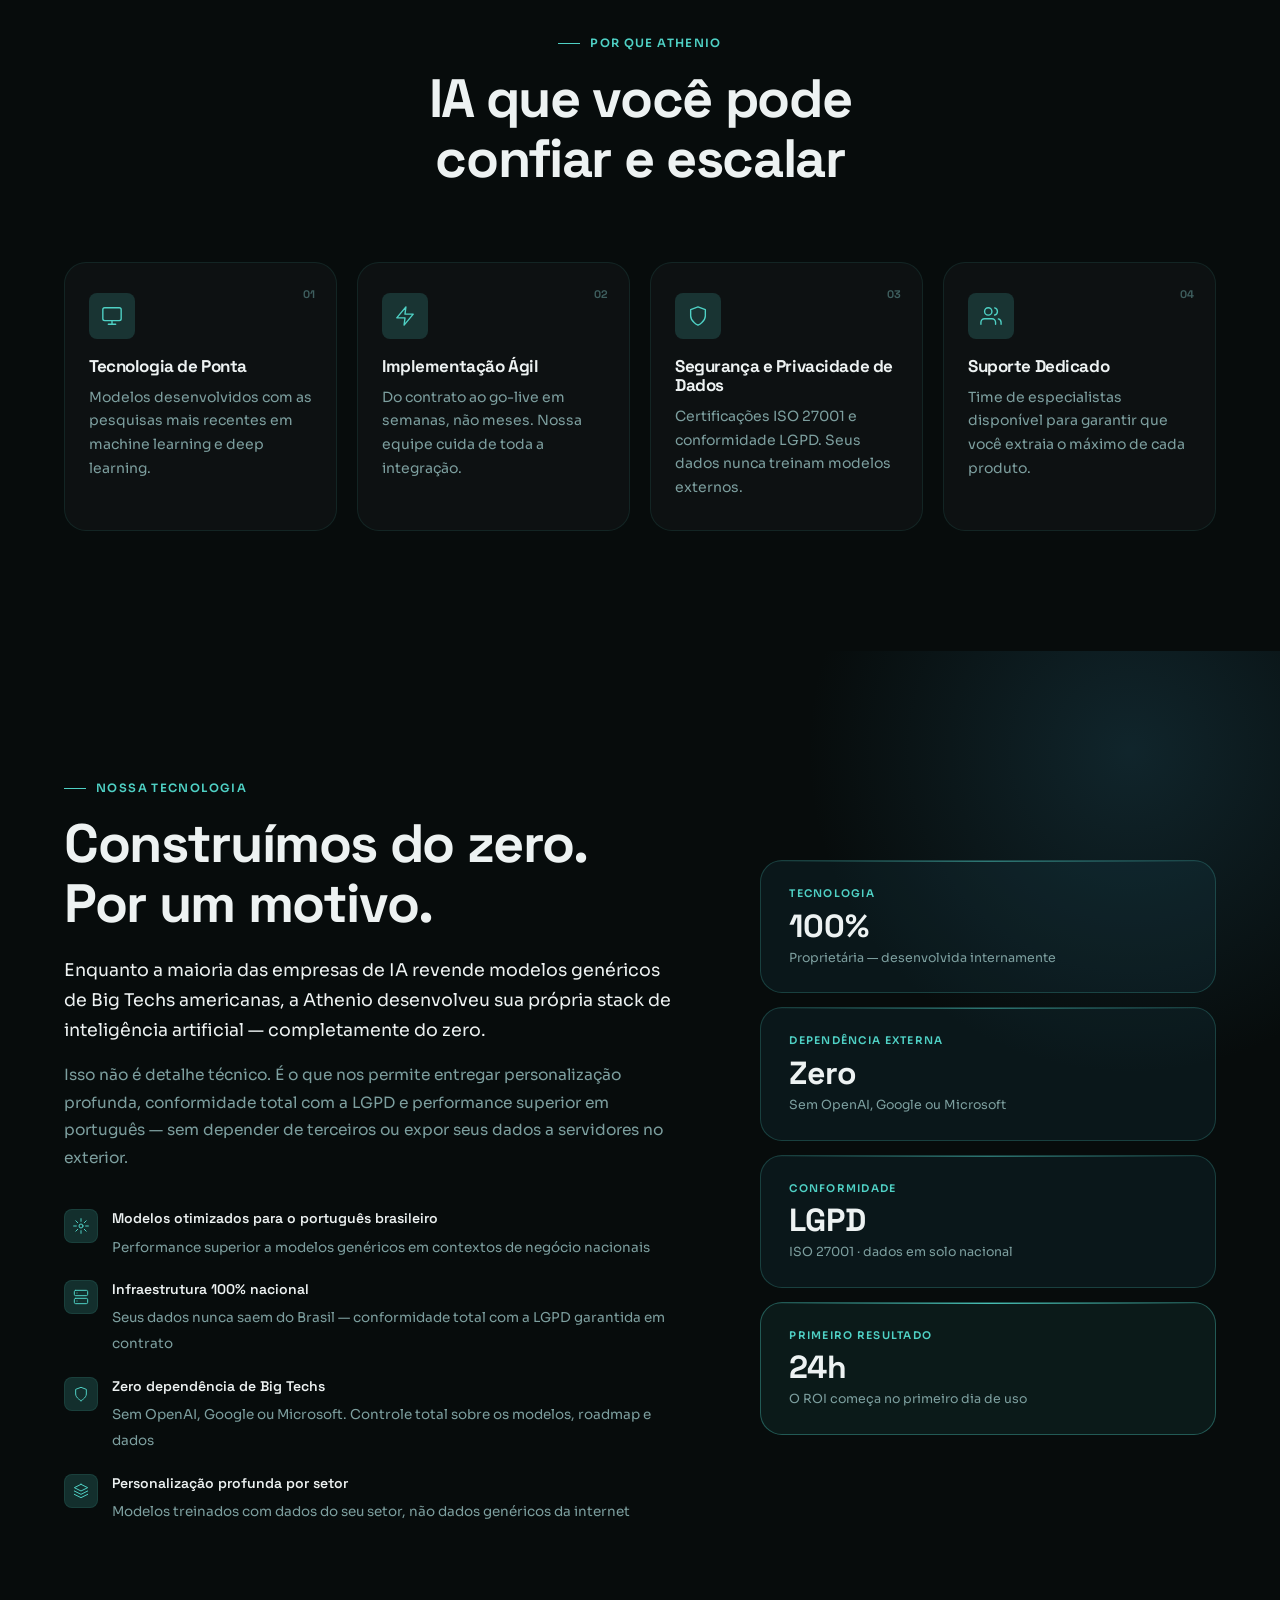
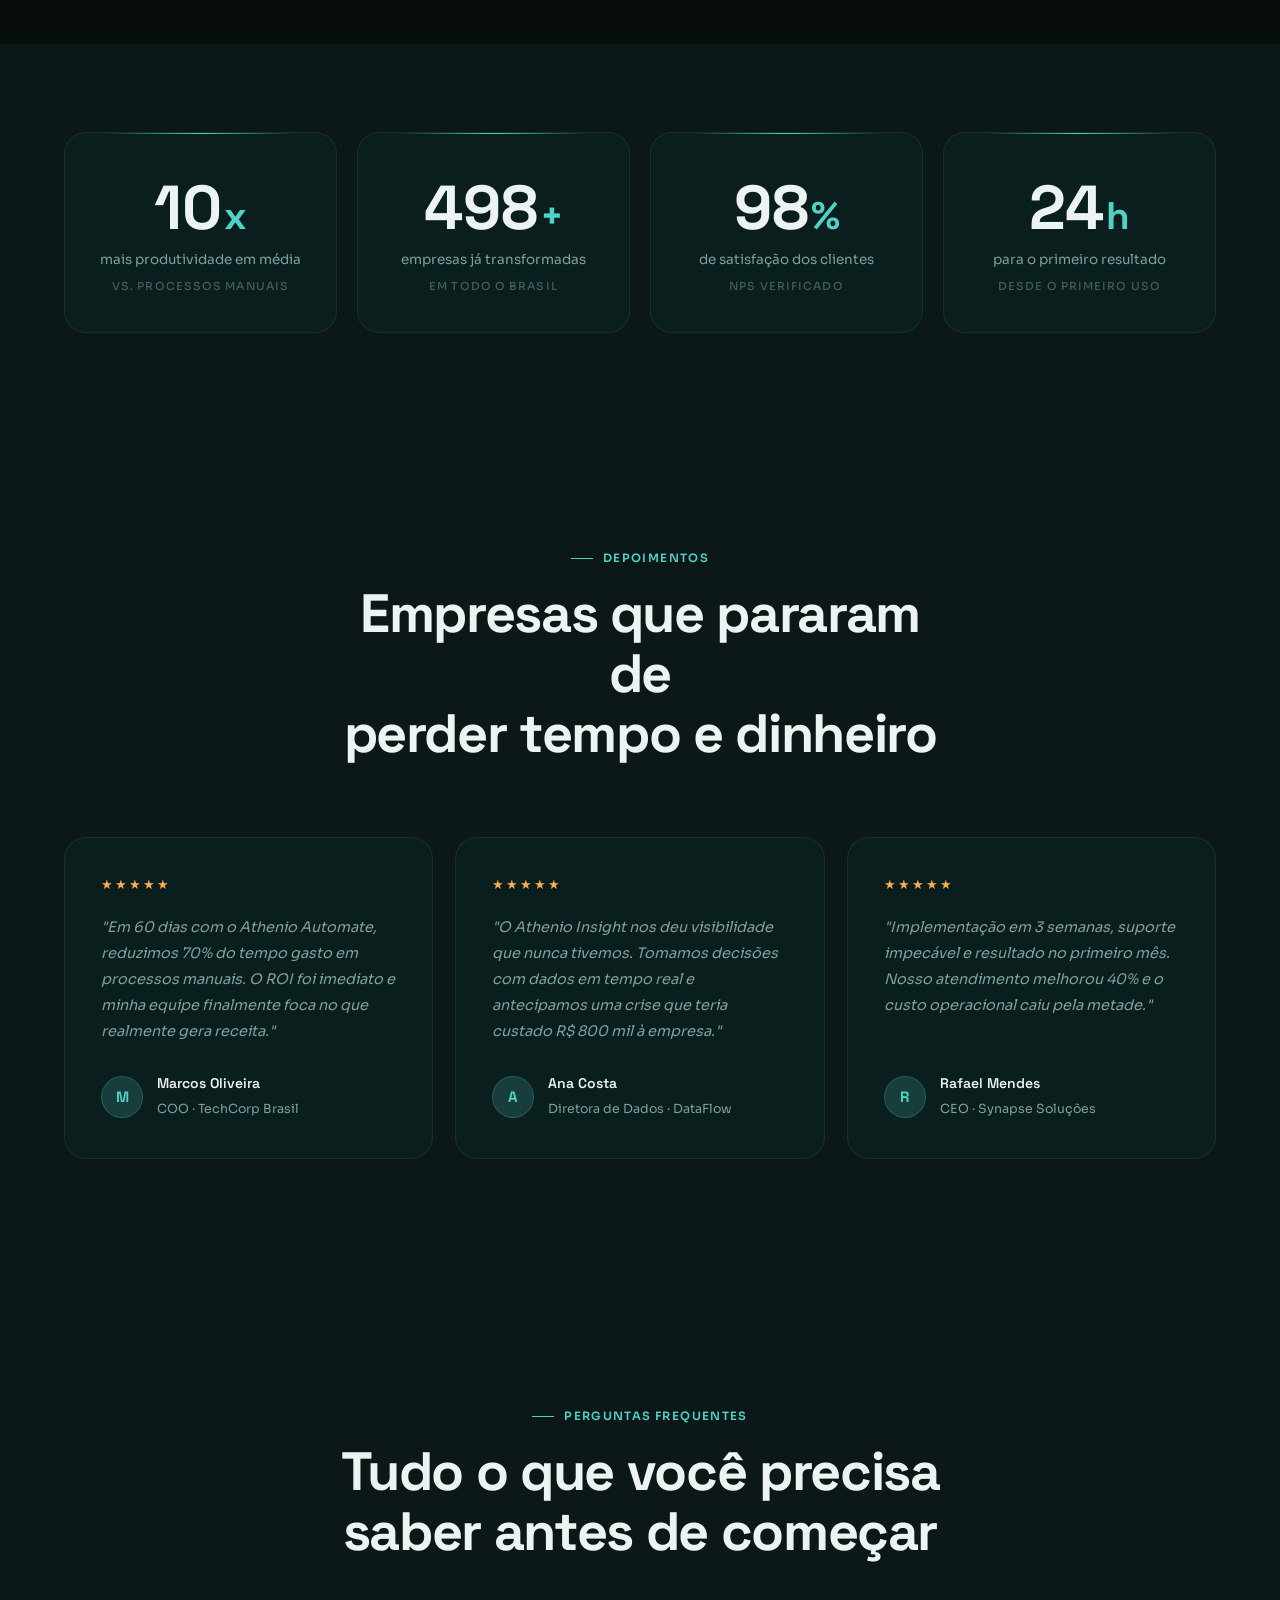
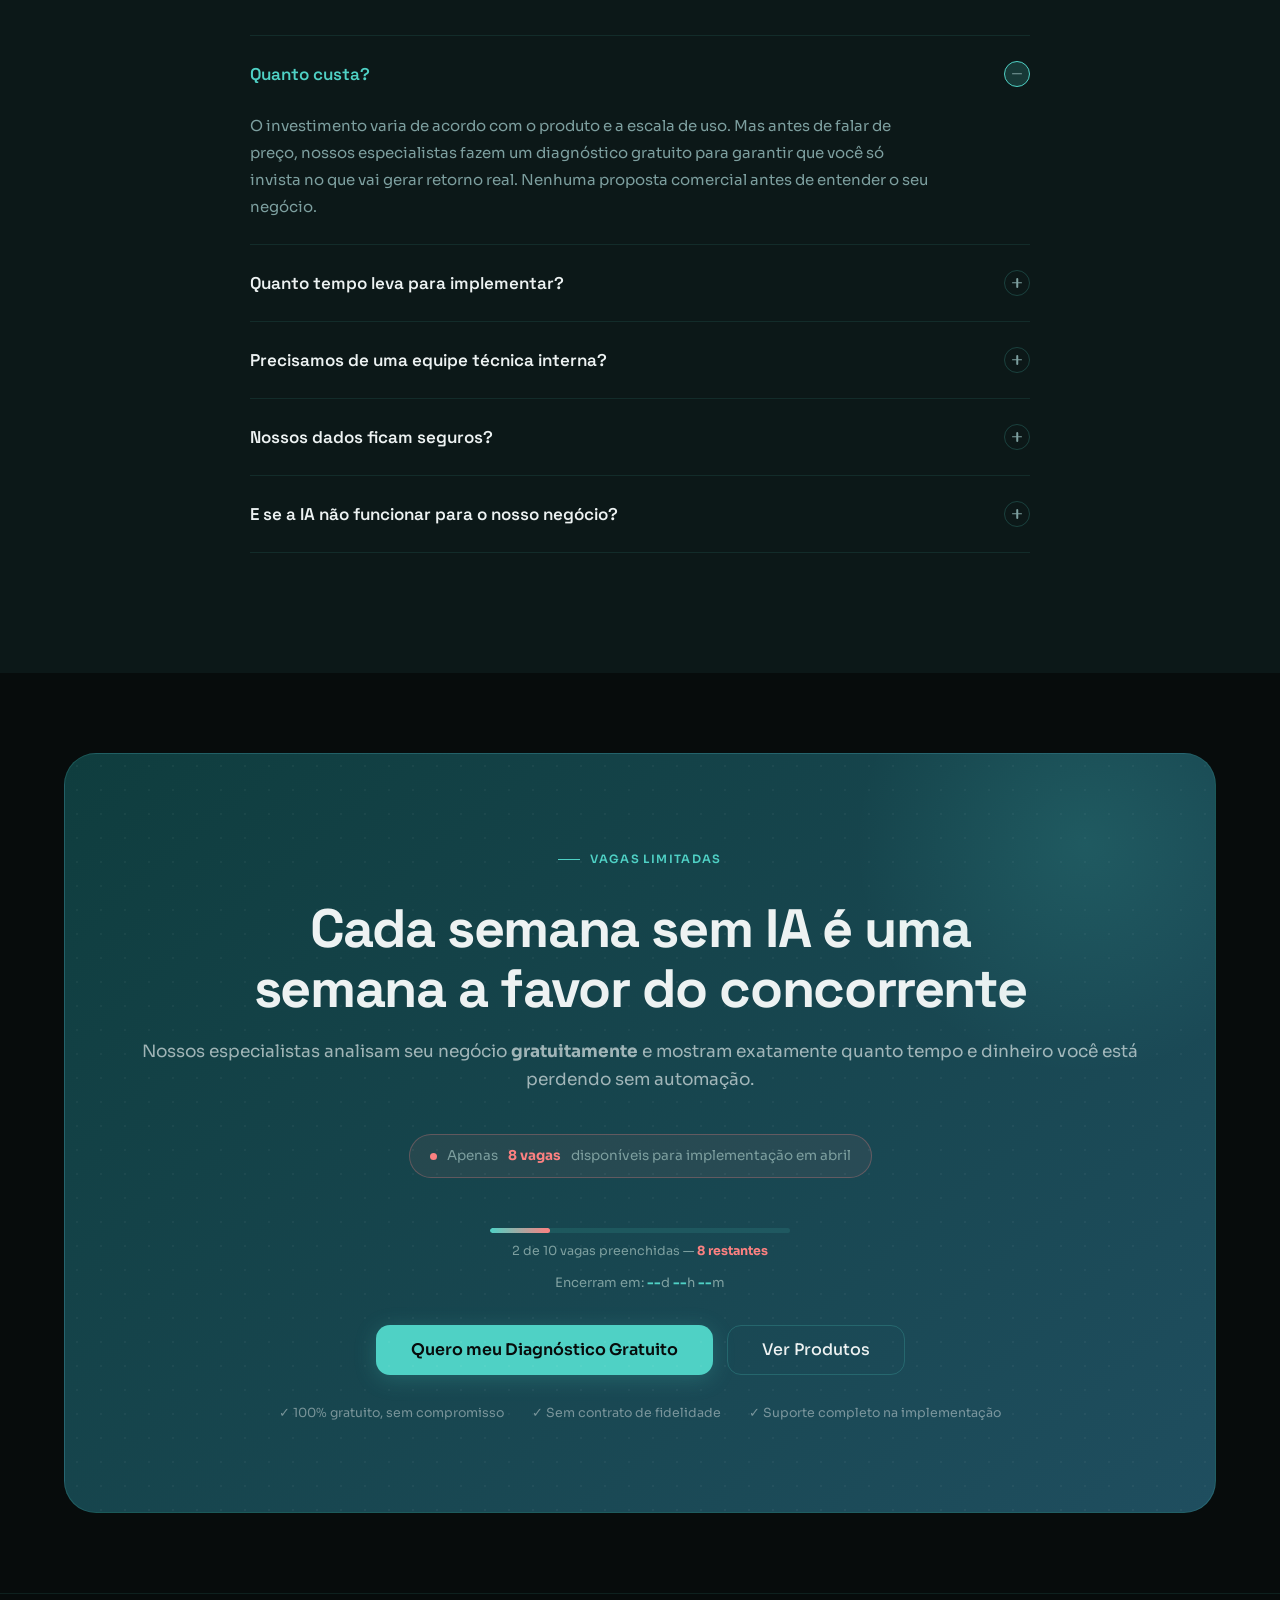
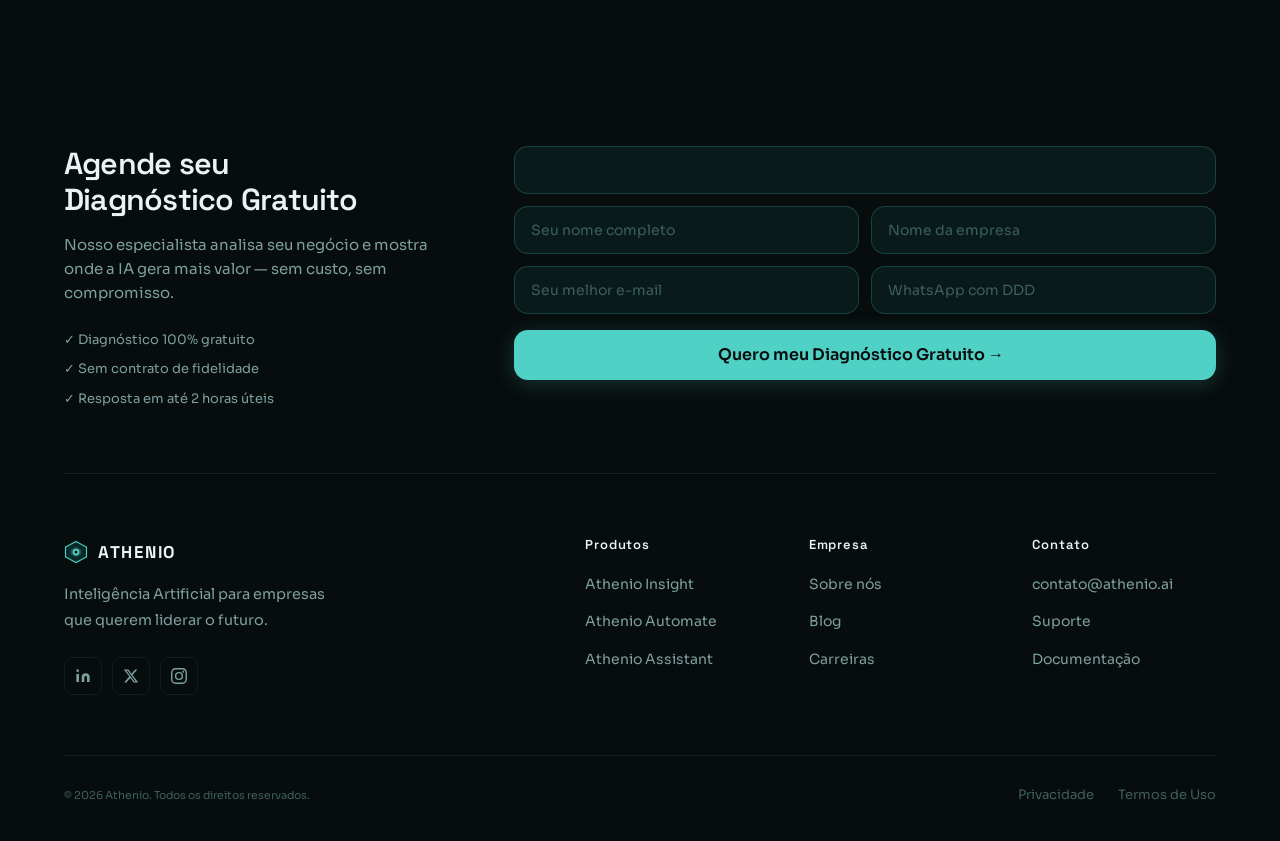
==== commit 9c6f4af5: "fix: replace only right side (form) with success card, keep left info visible" ====
--- a/index.html
+++ b/index.html
@@ -3,24 +3,164 @@
 <head>
   <meta charset="UTF-8">
   <meta name="viewport" content="width=device-width, initial-scale=1.0">
-  <title>Athenio — IA que Transforma Negócios</title>
+
+  <!-- Primary Meta Tags -->
+  <title>Athenio — Inteligência Artificial que Transforma Negócios</title>
+  <meta name="title" content="Athenio — Inteligência Artificial que Transforma Negócios">
+  <meta name="description" content="A Athenio desenvolve produtos de inteligência artificial que automatizam processos, ampliam capacidades e criam vantagens competitivas reais. Analytics, automação e assistentes IA para sua empresa.">
+  <meta name="keywords" content="inteligência artificial, IA para empresas, automação de processos, machine learning, RPA, analytics, chatbot empresarial, transformação digital">
+  <meta name="robots" content="index, follow">
+  <meta name="author" content="Athenio">
+  <meta name="language" content="pt-BR">
+  <link rel="canonical" href="https://athenio.ai/">
+
+  <!-- Open Graph / Facebook -->
+  <meta property="og:type" content="website">
+  <meta property="og:url" content="https://athenio.ai/">
+  <meta property="og:title" content="Athenio — Inteligência Artificial que Transforma Negócios">
+  <meta property="og:description" content="A Athenio desenvolve produtos de IA que automatizam processos, ampliam capacidades e criam vantagens competitivas reais. 500+ empresas atendidas, 98% de satisfação.">
+  <meta property="og:image" content="https://athenio.ai/public/assets/og-image.png">
+  <meta property="og:image:width" content="1200">
+  <meta property="og:image:height" content="630">
+  <meta property="og:image:alt" content="Athenio — Plataforma de Inteligência Artificial para Empresas">
+  <meta property="og:locale" content="pt_BR">
+  <meta property="og:site_name" content="Athenio">
+
+  <!-- Twitter -->
+  <meta name="twitter:card" content="summary_large_image">
+  <meta name="twitter:url" content="https://athenio.ai/">
+  <meta name="twitter:title" content="Athenio — Inteligência Artificial que Transforma Negócios">
+  <meta name="twitter:description" content="A Athenio desenvolve produtos de IA que automatizam processos, ampliam capacidades e criam vantagens competitivas reais.">
+  <meta name="twitter:image" content="https://athenio.ai/public/assets/og-image.png">
+  <meta name="twitter:image:alt" content="Athenio — Plataforma de Inteligência Artificial">
+
+  <!-- Favicon & PWA -->
   <link rel="icon" type="image/svg+xml" href="public/assets/logo.svg">
-  <meta name="description" content="A Athenio desenvolve produtos de inteligência artificial que automatizam processos, ampliam capacidades e criam vantagens competitivas reais.">
+  <link rel="apple-touch-icon" href="public/assets/logo.svg">
+  <link rel="manifest" href="manifest.webmanifest">
+  <meta name="theme-color" content="#0a0a0f">
+
+  <!-- Preconnect -->
   <link rel="preconnect" href="https://fonts.googleapis.com">
   <link rel="preconnect" href="https://fonts.gstatic.com" crossorigin>
   <link href="https://fonts.googleapis.com/css2?family=Space+Grotesk:wght@300;400;500;600;700&family=Sora:wght@300;400;500;600&display=swap" rel="stylesheet">
+
   <link rel="stylesheet" href="css/styles.css">
+
+  <!-- Structured Data: Organization -->
+  <script type="application/ld+json">
+  {
+    "@context": "https://schema.org",
+    "@type": "Organization",
+    "name": "Athenio",
+    "url": "https://athenio.ai",
+    "logo": "https://athenio.ai/public/assets/logo.svg",
+    "description": "A Athenio desenvolve produtos de inteligência artificial que automatizam processos, ampliam capacidades e criam vantagens competitivas reais.",
+    "contactPoint": {
+      "@type": "ContactPoint",
+      "email": "contato@athenio.ai",
+      "contactType": "customer support",
+      "availableLanguage": "Portuguese"
+    },
+    "sameAs": [
+      "https://linkedin.com/company/athenio",
+      "https://twitter.com/athenio",
+      "https://instagram.com/athenio"
+    ]
+  }
+  </script>
+
+  <!-- Structured Data: Software Application (Products) -->
+  <script type="application/ld+json">
+  {
+    "@context": "https://schema.org",
+    "@type": "ItemList",
+    "name": "Produtos Athenio",
+    "itemListElement": [
+      {
+        "@type": "ListItem",
+        "position": 1,
+        "item": {
+          "@type": "SoftwareApplication",
+          "name": "Athenio Insight",
+          "applicationCategory": "BusinessApplication",
+          "description": "Análise de dados em tempo real com IA preditiva. Dashboards inteligentes, previsões com machine learning e relatórios automatizados.",
+          "operatingSystem": "Web",
+          "offers": { "@type": "Offer", "availability": "https://schema.org/InStock" }
+        }
+      },
+      {
+        "@type": "ListItem",
+        "position": 2,
+        "item": {
+          "@type": "SoftwareApplication",
+          "name": "Athenio Automate",
+          "applicationCategory": "BusinessApplication",
+          "description": "Automação de fluxos de trabalho complexos com IA. RPA + IA, integração com 200+ ferramentas e monitoramento em tempo real.",
+          "operatingSystem": "Web",
+          "offers": { "@type": "Offer", "availability": "https://schema.org/InStock" }
+        }
+      },
+      {
+        "@type": "ListItem",
+        "position": 3,
+        "item": {
+          "@type": "SoftwareApplication",
+          "name": "Athenio Assistant",
+          "applicationCategory": "BusinessApplication",
+          "description": "IA conversacional personalizada para seu negócio. Atendimento 24/7 com suporte multicanal e escalada inteligente para humanos.",
+          "operatingSystem": "Web",
+          "offers": { "@type": "Offer", "availability": "https://schema.org/InStock" }
+        }
+      }
+    ]
+  }
+  </script>
+
+  <!-- Structured Data: FAQPage -->
+  <script type="application/ld+json">
+  {
+    "@context": "https://schema.org",
+    "@type": "FAQPage",
+    "mainEntity": [
+      {
+        "@type": "Question",
+        "name": "O que é a Athenio?",
+        "acceptedAnswer": {
+          "@type": "Answer",
+          "text": "A Athenio é uma empresa de inteligência artificial que desenvolve produtos para automatizar processos, ampliar capacidades e criar vantagens competitivas reais para negócios."
+        }
+      },
+      {
+        "@type": "Question",
+        "name": "Quanto tempo leva para implementar os produtos Athenio?",
+        "acceptedAnswer": {
+          "@type": "Answer",
+          "text": "Do contrato ao go-live em semanas, não meses. Nossa equipe cuida de toda a integração técnica."
+        }
+      },
+      {
+        "@type": "Question",
+        "name": "Os dados da minha empresa ficam seguros com a Athenio?",
+        "acceptedAnswer": {
+          "@type": "Answer",
+          "text": "Sim. A Athenio possui certificações ISO 27001 e conformidade com a LGPD. Seus dados nunca são usados para treinar modelos externos."
+        }
+      }
+    ]
+  }
+  </script>
 </head>
 <body>
 
   <!-- ===================== NAVBAR ===================== -->
-  <nav class="navbar" id="navbar">
+  <nav class="navbar" id="navbar" aria-label="Navegação principal">
     <div class="container nav-inner">
-      <a href="#" class="logo">
-        <img src="public/assets/logo.svg" alt="Athenio icon" width="28" height="28">
+      <a href="/" class="logo" aria-label="Athenio — página inicial">
+        <img src="public/assets/logo.svg" alt="Athenio" width="28" height="28">
         <span class="logo-text">ATHENIO</span>
       </a>
-      <ul class="nav-links" id="navLinks">
+      <ul class="nav-links" id="navLinks" role="list">
         <li><a href="#produtos">Produtos</a></li>
         <li><a href="#sobre">Por que Athenio</a></li>
         <li><a href="#numeros">Números</a></li>
@@ -30,14 +170,14 @@
         </li>
       </ul>
       <a href="#footer" class="btn btn-primary btn-sm nav-cta-desktop">Começar Agora</a>
-      <button class="menu-toggle" id="menuToggle" aria-label="Abrir menu" aria-expanded="false">
+      <button class="menu-toggle" id="menuToggle" aria-label="Abrir menu" aria-expanded="false" aria-controls="navLinks">
         <span></span><span></span><span></span>
       </button>
     </div>
   </nav>
 
   <!-- ===================== HERO ===================== -->
-  <section class="hero" id="hero">
+  <section class="hero" id="hero" aria-labelledby="hero-heading">
     <div class="hero-bg" aria-hidden="true">
       <div class="orb orb-1"></div>
       <div class="orb orb-2"></div>
@@ -47,18 +187,23 @@
     <div class="container hero-content">
       <div class="hero-badge" data-animate>
         <span class="badge-dot"></span>
-        Inteligência Artificial de Nova Geração
-      </div>
-      <h1 class="hero-title" data-animate>
-        Inteligência que<br><span class="text-gradient">Transforma Negócios</span>
+        500+ empresas já automatizaram — a sua ainda não?
+      </div>
+      <h1 class="hero-title" id="hero-heading" data-animate>
+        Enquanto você lê isso, seus<br>concorrentes usam <span class="text-gradient">IA para crescer</span>
       </h1>
       <p class="hero-subtitle" data-animate>
-        A Athenio desenvolve produtos de IA que automatizam processos,
-        ampliam capacidades e criam vantagens competitivas reais.
+        Cada semana sem automação é uma semana perdida para tarefas repetitivas.
+        A Athenio coloca sua empresa à frente — com resultados visíveis em semanas, não meses.
       </p>
       <div class="hero-actions" data-animate>
-        <a href="#produtos" class="btn btn-primary btn-lg">Explorar Produtos</a>
-        <a href="#footer" class="btn btn-ghost btn-lg">Falar com Especialista →</a>
+        <a href="#footer" class="btn btn-primary btn-lg">Quero um Diagnóstico Gratuito</a>
+        <a href="#produtos" class="btn btn-ghost btn-lg">Ver como funciona →</a>
+      </div>
+      <div class="hero-trust" data-animate>
+        <span>✓ Diagnóstico 100% gratuito</span>
+        <span>✓ Sem contrato de fidelidade</span>
+        <span>✓ Resultado em semanas</span>
       </div>
     </div>
     <div class="scroll-hint" aria-hidden="true">
@@ -67,97 +212,152 @@
   </section>
 
   <!-- ===================== SOCIAL PROOF ===================== -->
-  <div class="logos-bar" data-animate>
+  <div class="logos-bar" data-animate aria-label="Empresas parceiras">
     <div class="container">
       <p class="logos-label">Empresas que confiam na Athenio</p>
-      <div class="logos-track">
-        <span>TECHCORP</span>
-        <span>NEXUS AI</span>
-        <span>DATAFLOW</span>
-        <span>SYNAPSE</span>
-        <span>COGNITIVA</span>
-        <span>FUTURA</span>
+      <div class="logos-overflow" aria-hidden="true">
+        <div class="logos-track">
+          <span>TECHCORP</span>
+          <span>NEXUS AI</span>
+          <span>DATAFLOW</span>
+          <span>SYNAPSE</span>
+          <span>COGNITIVA</span>
+          <span>FUTURA</span>
+          <span>TECHCORP</span>
+          <span>NEXUS AI</span>
+          <span>DATAFLOW</span>
+          <span>SYNAPSE</span>
+          <span>COGNITIVA</span>
+          <span>FUTURA</span>
+        </div>
       </div>
     </div>
   </div>
 
   <!-- ===================== PRODUCTS ===================== -->
-  <section class="products" id="produtos">
+  <section class="products" id="produtos" aria-labelledby="produtos-heading">
     <div class="container">
       <div class="section-header" data-animate>
         <span class="section-tag">Nossos Produtos</span>
-        <h2>Soluções de IA para<br>cada desafio do negócio</h2>
+        <h2 id="produtos-heading">Soluções de IA para<br>cada desafio do negócio</h2>
         <p>Uma suíte completa de ferramentas inteligentes construídas para escalar com a sua empresa.</p>
       </div>
       <div class="products-grid">
 
         <article class="product-card" data-animate>
-          <div class="product-icon">
-            <svg width="26" height="26" viewBox="0 0 24 24" fill="none" stroke="currentColor" stroke-width="1.5" stroke-linecap="round" stroke-linejoin="round">
+          <div class="product-icon" aria-hidden="true">
+            <svg width="26" height="26" viewBox="0 0 24 24" fill="none" stroke="currentColor" stroke-width="1.5" stroke-linecap="round" stroke-linejoin="round" aria-hidden="true">
               <path d="M3 3v18h18"/><path d="m19 9-5 5-4-4-3 3"/>
             </svg>
           </div>
           <span class="product-tag">Analytics</span>
           <h3>Athenio Insight</h3>
-          <p>Análise de dados em tempo real com IA preditiva. Descubra padrões ocultos e tome decisões baseadas em evidências.</p>
+          <p>Pare de tomar decisões no escuro. Análise em tempo real com IA preditiva revela padrões ocultos antes que virem problema.</p>
           <ul class="product-features">
             <li>Dashboards inteligentes e adaptativos</li>
             <li>Previsões com machine learning</li>
             <li>Relatórios automatizados</li>
           </ul>
-          <a href="#" class="product-link">Saiba mais →</a>
+          <a href="#footer" class="product-link" aria-label="Saiba mais sobre o Athenio Insight">Saiba mais →</a>
         </article>
 
         <article class="product-card product-card--featured" data-animate>
           <div class="product-badge">Mais popular</div>
-          <div class="product-icon">
-            <svg width="26" height="26" viewBox="0 0 24 24" fill="none" stroke="currentColor" stroke-width="1.5" stroke-linecap="round" stroke-linejoin="round">
+          <div class="product-icon" aria-hidden="true">
+            <svg width="26" height="26" viewBox="0 0 24 24" fill="none" stroke="currentColor" stroke-width="1.5" stroke-linecap="round" stroke-linejoin="round" aria-hidden="true">
               <path d="M13 2 3 14h9l-1 8 10-12h-9l1-8z"/>
             </svg>
           </div>
           <span class="product-tag">Automação</span>
           <h3>Athenio Automate</h3>
-          <p>Automatize fluxos de trabalho complexos com IA. Elimine tarefas repetitivas e libere sua equipe para o que importa.</p>
+          <p>Elimine tarefas que consomem horas da sua equipe todo dia. Clientes relatam <strong>ROI médio de 10x já nas primeiras 24 horas</strong> de uso.</p>
           <ul class="product-features">
             <li>Automação de processos (RPA + IA)</li>
             <li>Integração com 200+ ferramentas</li>
             <li>Monitoramento em tempo real</li>
           </ul>
-          <a href="#" class="product-link">Saiba mais →</a>
+          <a href="#footer" class="product-link" aria-label="Saiba mais sobre o Athenio Automate">Saiba mais →</a>
         </article>
 
         <article class="product-card" data-animate>
-          <div class="product-icon">
-            <svg width="26" height="26" viewBox="0 0 24 24" fill="none" stroke="currentColor" stroke-width="1.5" stroke-linecap="round" stroke-linejoin="round">
+          <div class="product-icon" aria-hidden="true">
+            <svg width="26" height="26" viewBox="0 0 24 24" fill="none" stroke="currentColor" stroke-width="1.5" stroke-linecap="round" stroke-linejoin="round" aria-hidden="true">
               <path d="M21 15a2 2 0 0 1-2 2H7l-4 4V5a2 2 0 0 1 2-2h14a2 2 0 0 1 2 2z"/>
             </svg>
           </div>
           <span class="product-tag">Conversacional</span>
           <h3>Athenio Assistant</h3>
-          <p>IA conversacional personalizada para seu negócio. Atenda clientes, responda perguntas e resolva problemas 24/7.</p>
+          <p>Seu cliente não espera — e nem deveria. IA treinada com seus dados atende, resolve e escalona com inteligência, a qualquer hora.</p>
           <ul class="product-features">
             <li>Treinado com seus próprios dados</li>
             <li>Suporte multicanal</li>
             <li>Escalada inteligente para humanos</li>
           </ul>
-          <a href="#" class="product-link">Saiba mais →</a>
+          <a href="#footer" class="product-link" aria-label="Saiba mais sobre o Athenio Assistant">Saiba mais →</a>
         </article>
 
       </div>
     </div>
   </section>
 
+  <!-- ===================== HOW IT WORKS ===================== -->
+  <section class="how-it-works" id="como-funciona" aria-labelledby="como-funciona-heading">
+    <div class="container">
+      <div class="section-header" data-animate>
+        <span class="section-tag">Como funciona</span>
+        <h2 id="como-funciona-heading">Do diagnóstico ao resultado<br>em três etapas simples</h2>
+        <p>Sem equipe de TI interna, sem meses de espera. Nossa metodologia foi desenhada para velocidade e resultado.</p>
+      </div>
+      <div class="steps-grid">
+
+        <div class="step" data-animate>
+          <div class="step-num" aria-hidden="true">01</div>
+          <div class="step-icon-wrap" aria-hidden="true">
+            <svg width="24" height="24" viewBox="0 0 24 24" fill="none" stroke="currentColor" stroke-width="1.5" stroke-linecap="round" stroke-linejoin="round">
+              <circle cx="11" cy="11" r="8"/><path d="m21 21-4.35-4.35"/>
+            </svg>
+          </div>
+          <h3>Diagnóstico Gratuito</h3>
+          <p>Nossos especialistas mapeiam seus processos em uma reunião de 30 minutos e identificam onde a IA gera mais valor — sem custo e sem compromisso.</p>
+        </div>
+
+        <div class="step" data-animate>
+          <div class="step-num" aria-hidden="true">02</div>
+          <div class="step-icon-wrap" aria-hidden="true">
+            <svg width="24" height="24" viewBox="0 0 24 24" fill="none" stroke="currentColor" stroke-width="1.5" stroke-linecap="round" stroke-linejoin="round">
+              <path d="M12 20h9"/><path d="M16.5 3.5a2.121 2.121 0 0 1 3 3L7 19l-4 1 1-4L16.5 3.5z"/>
+            </svg>
+          </div>
+          <h3>Implementação Guiada</h3>
+          <p>Nossa equipe assume toda a integração técnica. Você não precisa de TI interna. Do contrato ao go-live em semanas — não meses.</p>
+        </div>
+
+        <div class="step" data-animate>
+          <div class="step-num" aria-hidden="true">03</div>
+          <div class="step-icon-wrap" aria-hidden="true">
+            <svg width="24" height="24" viewBox="0 0 24 24" fill="none" stroke="currentColor" stroke-width="1.5" stroke-linecap="round" stroke-linejoin="round">
+              <polyline points="22 7 13.5 15.5 8.5 10.5 2 17"/><polyline points="16 7 22 7 22 13"/>
+            </svg>
+          </div>
+          <h3>ROI em 24 Horas</h3>
+          <p>Os resultados aparecem no primeiro dia de uso. Suporte contínuo para garantir que o retorno só aumente ao longo do tempo.</p>
+        </div>
+
+      </div>
+    </div>
+  </section>
+
   <!-- ===================== WHY ATHENIO ===================== -->
-  <section class="features" id="sobre">
+  <section class="features" id="sobre" aria-labelledby="sobre-heading">
     <div class="container">
       <div class="section-header" data-animate>
         <span class="section-tag">Por que Athenio</span>
-        <h2>IA que você pode<br>confiar e escalar</h2>
+        <h2 id="sobre-heading">IA que você pode<br>confiar e escalar</h2>
       </div>
       <div class="features-grid">
 
         <div class="feature-item" data-animate>
-          <div class="feature-icon">
+          <div class="feature-icon" aria-hidden="true">
             <svg width="22" height="22" viewBox="0 0 24 24" fill="none" stroke="currentColor" stroke-width="1.5" stroke-linecap="round" stroke-linejoin="round">
               <rect x="2" y="3" width="20" height="14" rx="2"/><path d="M8 21h8M12 17v4"/>
             </svg>
@@ -167,7 +367,7 @@
         </div>
 
         <div class="feature-item" data-animate>
-          <div class="feature-icon">
+          <div class="feature-icon" aria-hidden="true">
             <svg width="22" height="22" viewBox="0 0 24 24" fill="none" stroke="currentColor" stroke-width="1.5" stroke-linecap="round" stroke-linejoin="round">
               <path d="M13 2 3 14h9l-1 8 10-12h-9l1-8z"/>
             </svg>
@@ -177,17 +377,17 @@
         </div>
 
         <div class="feature-item" data-animate>
-          <div class="feature-icon">
+          <div class="feature-icon" aria-hidden="true">
             <svg width="22" height="22" viewBox="0 0 24 24" fill="none" stroke="currentColor" stroke-width="1.5" stroke-linecap="round" stroke-linejoin="round">
               <path d="M12 22s8-4 8-10V5l-8-3-8 3v7c0 6 8 10 8 10z"/>
             </svg>
           </div>
-          <h3>Segurança & Privacidade</h3>
+          <h3>Segurança e Privacidade de Dados</h3>
           <p>Certificações ISO 27001 e conformidade LGPD. Seus dados nunca treinam modelos externos.</p>
         </div>
 
         <div class="feature-item" data-animate>
-          <div class="feature-icon">
+          <div class="feature-icon" aria-hidden="true">
             <svg width="22" height="22" viewBox="0 0 24 24" fill="none" stroke="currentColor" stroke-width="1.5" stroke-linecap="round" stroke-linejoin="round">
               <path d="M17 21v-2a4 4 0 0 0-4-4H5a4 4 0 0 0-4 4v2"/><circle cx="9" cy="7" r="4"/><path d="M23 21v-2a4 4 0 0 0-3-3.87M16 3.13a4 4 0 0 1 0 7.75"/>
             </svg>
@@ -200,118 +400,404 @@
     </div>
   </section>
 
+  <!-- ===================== OUR TECHNOLOGY ===================== -->
+  <section class="tech-section" id="tecnologia" aria-labelledby="tecnologia-heading">
+    <div class="container">
+      <div class="tech-inner">
+
+        <div class="tech-content" data-animate>
+          <span class="section-tag">Nossa Tecnologia</span>
+          <h2 id="tecnologia-heading">Construímos do zero.<br>Por um motivo.</h2>
+          <p class="tech-lead">Enquanto a maioria das empresas de IA revende modelos genéricos de Big Techs americanas, a Athenio desenvolveu sua própria stack de inteligência artificial — completamente do zero.</p>
+          <p class="tech-body">Isso não é detalhe técnico. É o que nos permite entregar personalização profunda, conformidade total com a LGPD e performance superior em português — sem depender de terceiros ou expor seus dados a servidores no exterior.</p>
+          <ul class="tech-list">
+            <li>
+              <div class="tech-list-icon" aria-hidden="true">
+                <svg width="16" height="16" viewBox="0 0 24 24" fill="none" stroke="currentColor" stroke-width="1.5" stroke-linecap="round" stroke-linejoin="round"><circle cx="12" cy="12" r="3"/><path d="M12 1v4M12 19v4M4.22 4.22l2.83 2.83M16.95 16.95l2.83 2.83M1 12h4M19 12h4M4.22 19.78l2.83-2.83M16.95 7.05l2.83-2.83"/></svg>
+              </div>
+              <div>
+                <strong>Modelos otimizados para o português brasileiro</strong>
+                <span>Performance superior a modelos genéricos em contextos de negócio nacionais</span>
+              </div>
+            </li>
+            <li>
+              <div class="tech-list-icon" aria-hidden="true">
+                <svg width="16" height="16" viewBox="0 0 24 24" fill="none" stroke="currentColor" stroke-width="1.5" stroke-linecap="round" stroke-linejoin="round"><rect x="2" y="2" width="20" height="8" rx="2"/><rect x="2" y="14" width="20" height="8" rx="2"/><line x1="6" y1="6" x2="6.01" y2="6"/><line x1="6" y1="18" x2="6.01" y2="18"/></svg>
+              </div>
+              <div>
+                <strong>Infraestrutura 100% nacional</strong>
+                <span>Seus dados nunca saem do Brasil — conformidade total com a LGPD garantida em contrato</span>
+              </div>
+            </li>
+            <li>
+              <div class="tech-list-icon" aria-hidden="true">
+                <svg width="16" height="16" viewBox="0 0 24 24" fill="none" stroke="currentColor" stroke-width="1.5" stroke-linecap="round" stroke-linejoin="round"><path d="M12 22s8-4 8-10V5l-8-3-8 3v7c0 6 8 10 8 10z"/></svg>
+              </div>
+              <div>
+                <strong>Zero dependência de Big Techs</strong>
+                <span>Sem OpenAI, Google ou Microsoft. Controle total sobre os modelos, roadmap e dados</span>
+              </div>
+            </li>
+            <li>
+              <div class="tech-list-icon" aria-hidden="true">
+                <svg width="16" height="16" viewBox="0 0 24 24" fill="none" stroke="currentColor" stroke-width="1.5" stroke-linecap="round" stroke-linejoin="round"><path d="M12 2L2 7l10 5 10-5-10-5z"/><path d="M2 17l10 5 10-5"/><path d="M2 12l10 5 10-5"/></svg>
+              </div>
+              <div>
+                <strong>Personalização profunda por setor</strong>
+                <span>Modelos treinados com dados do seu setor, não dados genéricos da internet</span>
+              </div>
+            </li>
+          </ul>
+        </div>
+
+        <div class="tech-visual" aria-hidden="true">
+          <div class="tech-card">
+            <span class="tech-card-label">Tecnologia</span>
+            <div class="tech-card-value">100%</div>
+            <div class="tech-card-desc">Proprietária — desenvolvida internamente</div>
+          </div>
+          <div class="tech-card">
+            <span class="tech-card-label">Dependência externa</span>
+            <div class="tech-card-value">Zero</div>
+            <div class="tech-card-desc">Sem OpenAI, Google ou Microsoft</div>
+          </div>
+          <div class="tech-card">
+            <span class="tech-card-label">Conformidade</span>
+            <div class="tech-card-value">LGPD</div>
+            <div class="tech-card-desc">ISO 27001 · dados em solo nacional</div>
+          </div>
+          <div class="tech-card tech-card--highlight">
+            <span class="tech-card-label">Primeiro resultado</span>
+            <div class="tech-card-value">24h</div>
+            <div class="tech-card-desc">O ROI começa no primeiro dia de uso</div>
+          </div>
+        </div>
+
+      </div>
+    </div>
+  </section>
+
   <!-- ===================== STATS ===================== -->
-  <section class="stats" id="numeros">
-    <div class="container">
+  <section class="stats" id="numeros" aria-labelledby="numeros-heading">
+    <div class="container">
+      <h2 id="numeros-heading" class="sr-only">Resultados Athenio em números</h2>
       <div class="stats-grid">
         <div class="stat-item" data-animate>
           <div class="stat-value">
             <span class="stat-number" data-count="10">0</span><span class="stat-suffix">x</span>
           </div>
-          <p>Aumento de produtividade</p>
+          <p>mais produtividade em média</p>
+          <span class="stat-context">vs. processos manuais</span>
         </div>
         <div class="stat-item" data-animate>
           <div class="stat-value">
             <span class="stat-number" data-count="500">0</span><span class="stat-suffix">+</span>
           </div>
-          <p>Empresas atendidas</p>
+          <p>empresas já transformadas</p>
+          <span class="stat-context">em todo o Brasil</span>
         </div>
         <div class="stat-item" data-animate>
           <div class="stat-value">
             <span class="stat-number" data-count="98">0</span><span class="stat-suffix">%</span>
           </div>
-          <p>Taxa de satisfação</p>
+          <p>de satisfação dos clientes</p>
+          <span class="stat-context">NPS verificado</span>
         </div>
         <div class="stat-item" data-animate>
           <div class="stat-value">
-            <span class="stat-number" data-count="24">0</span><span class="stat-suffix">/7</span>
-          </div>
-          <p>Disponibilidade garantida</p>
+            <span class="stat-number" data-count="24">0</span><span class="stat-suffix">h</span>
+          </div>
+          <p>para o primeiro resultado</p>
+          <span class="stat-context">desde o primeiro uso</span>
         </div>
       </div>
     </div>
   </section>
 
+  <!-- ===================== TESTIMONIALS ===================== -->
+  <section class="testimonials" id="depoimentos" aria-labelledby="depoimentos-heading">
+    <div class="container">
+      <div class="section-header" data-animate>
+        <span class="section-tag">Depoimentos</span>
+        <h2 id="depoimentos-heading">Empresas que pararam de<br>perder tempo e dinheiro</h2>
+      </div>
+      <div class="testimonials-grid">
+
+        <blockquote class="testimonial-card" data-animate>
+          <div class="testimonial-stars" aria-label="5 estrelas">★★★★★</div>
+          <p>"Em 60 dias com o Athenio Automate, reduzimos 70% do tempo gasto em processos manuais. O ROI foi imediato e minha equipe finalmente foca no que realmente gera receita."</p>
+          <footer class="testimonial-author">
+            <div class="testimonial-avatar" aria-hidden="true">M</div>
+            <div>
+              <cite>Marcos Oliveira</cite>
+              <span>COO · TechCorp Brasil</span>
+            </div>
+          </footer>
+        </blockquote>
+
+        <blockquote class="testimonial-card" data-animate>
+          <div class="testimonial-stars" aria-label="5 estrelas">★★★★★</div>
+          <p>"O Athenio Insight nos deu visibilidade que nunca tivemos. Tomamos decisões com dados em tempo real e antecipamos uma crise que teria custado R$ 800 mil à empresa."</p>
+          <footer class="testimonial-author">
+            <div class="testimonial-avatar" aria-hidden="true">A</div>
+            <div>
+              <cite>Ana Costa</cite>
+              <span>Diretora de Dados · DataFlow</span>
+            </div>
+          </footer>
+        </blockquote>
+
+        <blockquote class="testimonial-card" data-animate>
+          <div class="testimonial-stars" aria-label="5 estrelas">★★★★★</div>
+          <p>"Implementação em 3 semanas, suporte impecável e resultado no primeiro mês. Nosso atendimento melhorou 40% e o custo operacional caiu pela metade."</p>
+          <footer class="testimonial-author">
+            <div class="testimonial-avatar" aria-hidden="true">R</div>
+            <div>
+              <cite>Rafael Mendes</cite>
+              <span>CEO · Synapse Soluções</span>
+            </div>
+          </footer>
+        </blockquote>
+
+      </div>
+    </div>
+  </section>
+
+  <!-- ===================== FAQ ===================== -->
+  <section class="faq" id="faq" aria-labelledby="faq-heading">
+    <div class="container">
+      <div class="section-header" data-animate>
+        <span class="section-tag">Perguntas frequentes</span>
+        <h2 id="faq-heading">Tudo o que você precisa<br>saber antes de começar</h2>
+      </div>
+      <div class="faq-list" data-animate>
+
+        <details class="faq-item" open>
+          <summary class="faq-question">
+            Quanto custa?
+            <span class="faq-icon" aria-hidden="true"></span>
+          </summary>
+          <div class="faq-answer">
+            <p>O investimento varia de acordo com o produto e a escala de uso. Mas antes de falar de preço, nossos especialistas fazem um diagnóstico gratuito para garantir que você só invista no que vai gerar retorno real. Nenhuma proposta comercial antes de entender o seu negócio.</p>
+          </div>
+        </details>
+
+        <details class="faq-item">
+          <summary class="faq-question">
+            Quanto tempo leva para implementar?
+            <span class="faq-icon" aria-hidden="true"></span>
+          </summary>
+          <div class="faq-answer">
+            <p>Do contrato ao go-live em semanas, não meses. Nossa equipe cuida de toda a integração técnica para que sua operação não pare. O tempo exato depende da complexidade dos processos, mas a média dos nossos clientes é de 3 semanas.</p>
+          </div>
+        </details>
+
+        <details class="faq-item">
+          <summary class="faq-question">
+            Precisamos de uma equipe técnica interna?
+            <span class="faq-icon" aria-hidden="true"></span>
+          </summary>
+          <div class="faq-answer">
+            <p>Não. A Athenio assume toda a parte técnica da implementação. Você só precisa indicar os processos que quer automatizar — nós cuidamos do resto, da integração ao treinamento da sua equipe para usar os produtos.</p>
+          </div>
+        </details>
+
+        <details class="faq-item">
+          <summary class="faq-question">
+            Nossos dados ficam seguros?
+            <span class="faq-icon" aria-hidden="true"></span>
+          </summary>
+          <div class="faq-answer">
+            <p>Sim. Somos certificados ISO 27001 e totalmente conformes com a LGPD. Toda a infraestrutura fica em solo nacional e seus dados jamais são usados para treinar modelos externos ou compartilhados com terceiros — isso está garantido em contrato.</p>
+          </div>
+        </details>
+
+        <details class="faq-item">
+          <summary class="faq-question">
+            E se a IA não funcionar para o nosso negócio?
+            <span class="faq-icon" aria-hidden="true"></span>
+          </summary>
+          <div class="faq-answer">
+            <p>Por isso fazemos o diagnóstico gratuito antes de qualquer proposta comercial. Se concluirmos que a IA não é a solução certa para o seu momento, somos os primeiros a dizer — sem pressão e sem custo. Nossa reputação vale mais que uma venda que não vai gerar resultado.</p>
+          </div>
+        </details>
+
+      </div>
+    </div>
+  </section>
+
   <!-- ===================== CTA ===================== -->
-  <section class="cta-section">
+  <section class="cta-section" aria-labelledby="cta-heading">
     <div class="container">
       <div class="cta-card" data-animate>
         <div class="cta-glow" aria-hidden="true"></div>
-        <span class="section-tag">Vamos começar</span>
-        <h2>Pronto para transformar<br>seu negócio com IA?</h2>
-        <p>Converse com nossos especialistas e descubra qual produto é ideal para o seu desafio.</p>
+        <span class="section-tag">Vagas limitadas</span>
+        <h2 id="cta-heading">Cada semana sem IA é uma<br>semana a favor do concorrente</h2>
+        <p>Nossos especialistas analisam seu negócio <strong>gratuitamente</strong> e mostram exatamente quanto tempo e dinheiro você está perdendo sem automação.</p>
+        <div class="cta-urgency" aria-live="polite">
+          <span class="urgency-dot" aria-hidden="true"></span>
+          Apenas <strong>8 vagas</strong> disponíveis para implementação em abril
+        </div>
+        <div class="spots-progress">
+          <div class="spots-bar-track" role="progressbar" aria-valuenow="20" aria-valuemin="0" aria-valuemax="100" aria-label="20% das vagas preenchidas">
+            <div class="spots-bar-fill"></div>
+          </div>
+          <span class="spots-label">2 de 10 vagas preenchidas — <strong>8 restantes</strong></span>
+        </div>
+        <div class="countdown" id="ctaCountdown">
+          Encerram em: <strong id="cdDays">--</strong>d <strong id="cdHours">--</strong>h <strong id="cdMins">--</strong>m
+        </div>
         <div class="cta-actions">
-          <a href="#footer" class="btn btn-primary btn-lg">Agendar Demonstração</a>
+          <a href="#footer" class="btn btn-primary btn-lg">Quero meu Diagnóstico Gratuito</a>
           <a href="#produtos" class="btn btn-outline btn-lg">Ver Produtos</a>
         </div>
+        <div class="cta-guarantee">
+          <span>✓ 100% gratuito, sem compromisso</span>
+          <span>✓ Sem contrato de fidelidade</span>
+          <span>✓ Suporte completo na implementação</span>
+        </div>
       </div>
     </div>
   </section>
 
   <!-- ===================== FOOTER ===================== -->
-  <footer class="footer" id="footer">
-    <div class="container">
+  <footer class="footer" id="footer" aria-label="Rodapé">
+    <div class="container">
+
+      <!-- ========== LEAD FORM ========== -->
+      <div class="footer-form-wrap" id="footerFormWrap">
+        <div class="footer-form-info">
+          <h3>Agende seu<br>Diagnóstico Gratuito</h3>
+          <p>Nosso especialista analisa seu negócio e mostra onde a IA gera mais valor — sem custo, sem compromisso.</p>
+          <ul class="footer-form-trust">
+            <li>✓ Diagnóstico 100% gratuito</li>
+            <li>✓ Sem contrato de fidelidade</li>
+            <li>✓ Resposta em até 2 horas úteis</li>
+          </ul>
+        </div>
+        <div class="footer-form-side">
+          <form class="lead-form" id="leadForm" novalidate>
+            <!-- Honeypot — invisível para humanos; bots preenchem e são bloqueados -->
+            <input class="lead-honeypot" type="text" name="_hp" tabindex="-1" autocomplete="off" aria-hidden="true">
+            <div class="lead-form-row">
+              <div class="lead-field">
+                <input type="text" name="nome" id="f-nome" placeholder="Seu nome completo" required maxlength="100" autocomplete="name">
+                <span class="lead-error" id="err-nome" role="alert"></span>
+              </div>
+              <div class="lead-field">
+                <input type="text" name="empresa" id="f-empresa" placeholder="Nome da empresa" required maxlength="100" autocomplete="organization">
+                <span class="lead-error" id="err-empresa" role="alert"></span>
+              </div>
+            </div>
+            <div class="lead-form-row">
+              <div class="lead-field">
+                <input type="email" name="email" id="f-email" placeholder="Seu melhor e-mail" required maxlength="150" autocomplete="email">
+                <span class="lead-error" id="err-email" role="alert"></span>
+              </div>
+              <div class="lead-field">
+                <input type="tel" name="whatsapp" id="f-whatsapp" placeholder="WhatsApp com DDD" required maxlength="20" autocomplete="tel">
+                <span class="lead-error" id="err-whatsapp" role="alert"></span>
+              </div>
+            </div>
+            <button type="submit" class="btn btn-primary btn-lg lead-submit" id="leadSubmit">
+              <span class="lead-submit-text">Quero meu Diagnóstico Gratuito →</span>
+              <span class="lead-submit-spinner" aria-hidden="true"></span>
+            </button>
+          </form>
+          <div class="lead-success" id="leadSuccess">
+            <div class="lead-success-icon">✓</div>
+            <h3>Recebemos seu contato!</h3>
+            <p>Em alguns segundos iremos conversar com você.</p>
+          </div>
+        </div>
+      </div>
+
       <div class="footer-top">
         <div class="footer-brand">
-          <a href="#" class="logo logo--footer">
-            <img src="public/assets/logo.svg" alt="Athenio icon" width="24" height="24">
+          <a href="/" class="logo logo--footer" aria-label="Athenio — página inicial">
+            <img src="public/assets/logo.svg" alt="Athenio" width="24" height="24">
             <span class="logo-text">ATHENIO</span>
           </a>
           <p>Inteligência Artificial para empresas que querem liderar o futuro.</p>
           <div class="social-links">
-            <a href="#" aria-label="LinkedIn">
-              <svg width="16" height="16" viewBox="0 0 24 24" fill="currentColor">
+            <a href="https://linkedin.com/company/athenio" aria-label="Athenio no LinkedIn" rel="noopener noreferrer" target="_blank">
+              <svg width="16" height="16" viewBox="0 0 24 24" fill="currentColor" aria-hidden="true">
                 <path d="M16 8a6 6 0 0 1 6 6v7h-4v-7a2 2 0 0 0-2-2 2 2 0 0 0-2 2v7h-4v-7a6 6 0 0 1 6-6zM2 9h4v12H2zM4 6a2 2 0 1 0 0-4 2 2 0 0 0 0 4z"/>
               </svg>
             </a>
-            <a href="#" aria-label="X / Twitter">
-              <svg width="16" height="16" viewBox="0 0 24 24" fill="currentColor">
+            <a href="https://twitter.com/athenio" aria-label="Athenio no X (Twitter)" rel="noopener noreferrer" target="_blank">
+              <svg width="16" height="16" viewBox="0 0 24 24" fill="currentColor" aria-hidden="true">
                 <path d="M18.244 2.25h3.308l-7.227 8.26 8.502 11.24H16.17l-5.214-6.817L4.99 21.75H1.68l7.73-8.835L1.254 2.25H8.08l4.713 6.231zm-1.161 17.52h1.833L7.084 4.126H5.117z"/>
               </svg>
             </a>
-            <a href="#" aria-label="GitHub">
-              <svg width="16" height="16" viewBox="0 0 24 24" fill="currentColor">
-                <path d="M12 2C6.477 2 2 6.484 2 12.017c0 4.425 2.865 8.18 6.839 9.504.5.092.682-.217.682-.483 0-.237-.008-.868-.013-1.703-2.782.605-3.369-1.343-3.369-1.343-.454-1.158-1.11-1.466-1.11-1.466-.908-.62.069-.608.069-.608 1.003.07 1.531 1.032 1.531 1.032.892 1.53 2.341 1.088 2.91.832.092-.647.35-1.088.636-1.338-2.22-.253-4.555-1.113-4.555-4.951 0-1.093.39-1.988 1.029-2.688-.103-.253-.446-1.272.098-2.65 0 0 .84-.27 2.75 1.026A9.564 9.564 0 0 1 12 6.844a9.59 9.59 0 0 1 2.504.337c1.909-1.296 2.747-1.027 2.747-1.027.546 1.379.202 2.398.1 2.651.64.7 1.028 1.595 1.028 2.688 0 3.848-2.339 4.695-4.566 4.943.359.309.678.92.678 1.855 0 1.338-.012 2.419-.012 2.747 0 .268.18.58.688.482A10.02 10.02 0 0 0 22 12.017C22 6.484 17.522 2 12 2z"/>
+            <a href="https://instagram.com/athenio" aria-label="Athenio no Instagram" rel="noopener noreferrer" target="_blank">
+              <svg width="16" height="16" viewBox="0 0 24 24" fill="currentColor" aria-hidden="true">
+                <path d="M12 2.163c3.204 0 3.584.012 4.85.07 3.252.148 4.771 1.691 4.919 4.919.058 1.265.069 1.645.069 4.849 0 3.205-.012 3.584-.069 4.849-.149 3.225-1.664 4.771-4.919 4.919-1.266.058-1.644.07-4.85.07-3.204 0-3.584-.012-4.849-.07-3.26-.149-4.771-1.699-4.919-4.92-.058-1.265-.07-1.644-.07-4.849 0-3.204.013-3.583.07-4.849.149-3.227 1.664-4.771 4.919-4.919 1.266-.057 1.645-.069 4.849-.069zM12 0C8.741 0 8.333.014 7.053.072 2.695.272.273 2.69.073 7.052.014 8.333 0 8.741 0 12c0 3.259.014 3.668.072 4.948.2 4.358 2.618 6.78 6.98 6.98C8.333 23.986 8.741 24 12 24c3.259 0 3.668-.014 4.948-.072 4.354-.2 6.782-2.618 6.979-6.98.059-1.28.073-1.689.073-4.948 0-3.259-.014-3.667-.072-4.947-.196-4.354-2.617-6.78-6.979-6.98C15.668.014 15.259 0 12 0zm0 5.838a6.162 6.162 0 1 0 0 12.324 6.162 6.162 0 0 0 0-12.324zM12 16a4 4 0 1 1 0-8 4 4 0 0 1 0 8zm6.406-11.845a1.44 1.44 0 1 0 0 2.881 1.44 1.44 0 0 0 0-2.881z"/>
               </svg>
             </a>
           </div>
         </div>
-        <div class="footer-links">
+        <nav class="footer-links" aria-label="Links do rodapé">
           <div class="footer-col">
             <h4>Produtos</h4>
             <ul>
-              <li><a href="#">Athenio Insight</a></li>
-              <li><a href="#">Athenio Automate</a></li>
-              <li><a href="#">Athenio Assistant</a></li>
+              <li><a href="#produtos">Athenio Insight</a></li>
+              <li><a href="#produtos">Athenio Automate</a></li>
+              <li><a href="#produtos">Athenio Assistant</a></li>
             </ul>
           </div>
           <div class="footer-col">
             <h4>Empresa</h4>
             <ul>
-              <li><a href="#">Sobre nós</a></li>
-              <li><a href="#">Blog</a></li>
-              <li><a href="#">Carreiras</a></li>
+              <li><a href="#sobre">Sobre nós</a></li>
+              <li><a href="#" rel="noopener">Blog</a></li>
+              <li><a href="#" rel="noopener">Carreiras</a></li>
             </ul>
           </div>
           <div class="footer-col">
             <h4>Contato</h4>
             <ul>
-              <li><a href="mailto:contato@athenios.ai">contato@athenios.ai</a></li>
-              <li><a href="#">Suporte</a></li>
-              <li><a href="#">Documentação</a></li>
+              <li><a href="mailto:contato@athenio.ai">contato@athenio.ai</a></li>
+              <li><a href="#" rel="noopener">Suporte</a></li>
+              <li><a href="#" rel="noopener">Documentação</a></li>
             </ul>
           </div>
-        </div>
+        </nav>
       </div>
       <div class="footer-bottom">
-        <p>© 2025 Athenio. Todos os direitos reservados.</p>
+        <p>
+          <small>© <time datetime="2026">2026</time> Athenio. Todos os direitos reservados.</small>
+        </p>
         <div class="footer-legal">
-          <a href="#">Privacidade</a>
-          <a href="#">Termos de Uso</a>
+          <a href="#" rel="noopener">Privacidade</a>
+          <a href="#" rel="noopener">Termos de Uso</a>
         </div>
       </div>
     </div>
   </footer>
+
+  <!-- ===================== STICKY BAR ===================== -->
+  <div class="sticky-bar" id="stickyBar" role="complementary" aria-label="Oferta de vagas limitadas">
+    <div class="container sticky-bar-inner">
+      <div class="sticky-bar-text">
+        <span class="urgency-dot" aria-hidden="true"></span>
+        <span>Apenas <strong>8 vagas</strong> para abril — encerram em <strong id="stickyCountdown">--</strong></span>
+      </div>
+      <a href="#footer" class="btn btn-primary btn-sm">Quero meu Diagnóstico Gratuito →</a>
+      <button class="sticky-bar-close" id="stickyBarClose" aria-label="Fechar">
+        <svg width="14" height="14" viewBox="0 0 24 24" fill="none" stroke="currentColor" stroke-width="2.5" stroke-linecap="round" aria-hidden="true">
+          <line x1="18" y1="6" x2="6" y2="18"/><line x1="6" y1="6" x2="18" y2="18"/>
+        </svg>
+      </button>
+    </div>
+  </div>
+
+  <!-- WhatsApp FAB -->
+  <a href="#" id="whatsappBtn" class="whatsapp-fab" target="_blank" rel="noopener noreferrer" aria-label="Falar no WhatsApp">
+    <svg xmlns="http://www.w3.org/2000/svg" viewBox="0 0 24 24" width="26" height="26" fill="currentColor" aria-hidden="true">
+      <path d="M17.472 14.382c-.297-.149-1.758-.867-2.03-.967-.273-.099-.471-.148-.67.15-.197.297-.767.966-.94 1.164-.173.199-.347.223-.644.075-.297-.15-1.255-.463-2.39-1.475-.883-.788-1.48-1.761-1.653-2.059-.173-.297-.018-.458.13-.606.134-.133.298-.347.446-.52.149-.174.198-.298.298-.497.099-.198.05-.371-.025-.52-.075-.149-.669-1.612-.916-2.207-.242-.579-.487-.5-.669-.51-.173-.008-.371-.01-.57-.01-.198 0-.52.074-.792.372-.272.297-1.04 1.016-1.04 2.479 0 1.462 1.065 2.875 1.213 3.074.149.198 2.096 3.2 5.077 4.487.709.306 1.262.489 1.694.625.712.227 1.36.195 1.871.118.571-.085 1.758-.719 2.006-1.413.248-.694.248-1.289.173-1.413-.074-.124-.272-.198-.57-.347m-5.421 7.403h-.004a9.87 9.87 0 01-5.031-1.378l-.361-.214-3.741.982.998-3.648-.235-.374a9.86 9.86 0 01-1.51-5.26c.001-5.45 4.436-9.884 9.888-9.884 2.64 0 5.122 1.03 6.988 2.898a9.825 9.825 0 012.893 6.994c-.003 5.45-4.437 9.884-9.885 9.884m8.413-18.297A11.815 11.815 0 0012.05 0C5.495 0 .16 5.335.157 11.892c0 2.096.547 4.142 1.588 5.945L.057 24l6.305-1.654a11.882 11.882 0 005.683 1.448h.005c6.554 0 11.89-5.335 11.893-11.893a11.821 11.821 0 00-3.48-8.413Z"/>
+    </svg>
+  </a>
 
   <script src="js/main.js"></script>
 </body>
--- a/css/styles.css
+++ b/css/styles.css
@@ -3,6 +3,19 @@
    Fonts: Space Grotesk (titles) · Sora (body)
    Brand: #0F3D3E · #1F4E5F · #3A3F45
    ============================================================ */
+
+/* Visually hidden — accessible to screen readers and search engines */
+.sr-only {
+  position: absolute;
+  width: 1px;
+  height: 1px;
+  padding: 0;
+  margin: -1px;
+  overflow: hidden;
+  clip: rect(0, 0, 0, 0);
+  white-space: nowrap;
+  border-width: 0;
+}
 
 /* ----------------------------------------------------------
    1. CUSTOM PROPERTIES
@@ -101,10 +114,12 @@
 p { font-family: var(--font-body); }
 
 .text-gradient {
-  background: linear-gradient(130deg, #4FD1C5 0%, #7DE8DF 55%, #B2F5EA 100%);
+  background: linear-gradient(130deg, #4FD1C5 0%, #81E6D9 30%, #E6FFFA 58%, #4FD1C5 100%);
+  background-size: 200% auto;
   -webkit-background-clip: text;
   -webkit-text-fill-color: transparent;
   background-clip: text;
+  animation: gradient-shift 5s ease infinite;
 }
 
 /* ----------------------------------------------------------
@@ -131,13 +146,17 @@
   transform: none;
 }
 
-.products-grid [data-animate]:nth-child(2),
-.features-grid [data-animate]:nth-child(2),
-.stats-grid    [data-animate]:nth-child(2) { transition-delay: 0.08s; }
-
-.products-grid [data-animate]:nth-child(3),
-.features-grid [data-animate]:nth-child(3),
-.stats-grid    [data-animate]:nth-child(3) { transition-delay: 0.16s; }
+.products-grid     [data-animate]:nth-child(2),
+.features-grid     [data-animate]:nth-child(2),
+.stats-grid        [data-animate]:nth-child(2),
+.steps-grid        [data-animate]:nth-child(2),
+.testimonials-grid [data-animate]:nth-child(2) { transition-delay: 0.08s; }
+
+.products-grid     [data-animate]:nth-child(3),
+.features-grid     [data-animate]:nth-child(3),
+.stats-grid        [data-animate]:nth-child(3),
+.steps-grid        [data-animate]:nth-child(3),
+.testimonials-grid [data-animate]:nth-child(3) { transition-delay: 0.16s; }
 
 .features-grid [data-animate]:nth-child(4),
 .stats-grid    [data-animate]:nth-child(4) { transition-delay: 0.24s; }
@@ -159,6 +178,16 @@
   0%   { transform: scaleY(0); opacity: 0; transform-origin: top; }
   50%  { opacity: 1; }
   100% { transform: scaleY(1); opacity: 0.4; transform-origin: top; }
+}
+
+@keyframes gradient-shift {
+  0%, 100% { background-position: 0% center; }
+  50%       { background-position: 100% center; }
+}
+
+@keyframes marquee {
+  from { transform: translateX(0); }
+  to   { transform: translateX(-50%); }
 }
 
 /* ----------------------------------------------------------
@@ -187,6 +216,7 @@
   background: var(--accent);
   color: #070C0C;
   font-weight: 600;
+  box-shadow: 0 4px 22px rgba(79, 209, 197, 0.22);
 }
 .btn-primary:hover {
   background: #7DE8DF;
@@ -298,7 +328,8 @@
   color: var(--text-muted);
   transition: color var(--ease);
 }
-.nav-links > li > a:hover { color: var(--text-primary); }
+.nav-links > li > a:hover,
+.nav-links > li > a.active { color: var(--text-primary); }
 
 /* Mobile-only CTA inside nav-links — hidden on desktop */
 .nav-cta-mobile { display: none; }
@@ -312,6 +343,8 @@
   height: 36px;
   padding: 6px;
   margin-left: auto;
+  position: relative;
+  z-index: 101;
 }
 .menu-toggle span {
   display: block;
@@ -361,9 +394,9 @@
   animation: pulse-orb 12s ease infinite 3s;
 }
 .orb-3 {
-  width: 380px; height: 380px;
-  background: radial-gradient(circle, rgba(79, 209, 197, 0.07) 0%, transparent 65%);
-  bottom: 10%; left: 35%;
+  width: 480px; height: 480px;
+  background: radial-gradient(circle, rgba(79, 209, 197, 0.13) 0%, transparent 65%);
+  bottom: 5%; left: 28%;
   animation: pulse-orb 15s ease infinite 6s;
 }
 
@@ -429,6 +462,22 @@
   flex-wrap: wrap;
 }
 
+.hero-trust {
+  display: flex;
+  align-items: center;
+  justify-content: center;
+  gap: 28px;
+  flex-wrap: wrap;
+  margin-top: 36px;
+}
+.hero-trust span {
+  font-family: var(--font-body);
+  font-size: 12.5px;
+  font-weight: 500;
+  color: var(--text-subtle);
+  letter-spacing: 0.04em;
+}
+
 /* Scroll hint */
 .scroll-hint {
   position: absolute;
@@ -462,12 +511,20 @@
   letter-spacing: 0.12em;
   margin-bottom: 28px;
 }
+.logos-overflow {
+  overflow: hidden;
+  -webkit-mask-image: linear-gradient(90deg, transparent, black 10%, black 90%, transparent);
+  mask-image: linear-gradient(90deg, transparent, black 10%, black 90%, transparent);
+}
 .logos-track {
   display: flex;
-  justify-content: center;
-  align-items: center;
-  gap: 48px;
-  flex-wrap: wrap;
+  align-items: center;
+  gap: 64px;
+  width: max-content;
+  animation: marquee 28s linear infinite;
+}
+.logos-overflow:hover .logos-track {
+  animation-play-state: paused;
 }
 .logos-track span {
   font-family: var(--font-title);
@@ -476,6 +533,7 @@
   letter-spacing: 0.14em;
   color: var(--text-subtle);
   transition: color var(--ease);
+  flex-shrink: 0;
 }
 .logos-track span:hover { color: var(--text-muted); }
 
@@ -519,6 +577,16 @@
 .product-card--featured {
   border-color: rgba(79, 209, 197, 0.28);
   background: rgba(31, 78, 95, 0.28);
+  box-shadow: 0 0 0 1px rgba(79, 209, 197, 0.08),
+              0 32px 80px rgba(0, 0, 0, 0.3),
+              0 0 80px rgba(79, 209, 197, 0.06);
+}
+.product-card--featured::before {
+  content: '';
+  position: absolute;
+  top: 0; left: 12%; right: 12%;
+  height: 1px;
+  background: linear-gradient(90deg, transparent, rgba(79, 209, 197, 0.85), transparent);
 }
 
 .product-badge {
@@ -565,6 +633,10 @@
   line-height: 1.7;
   margin-bottom: 24px;
 }
+.product-card > p strong {
+  color: var(--accent);
+  font-weight: 600;
+}
 
 .product-features {
   margin-bottom: 28px;
@@ -608,18 +680,32 @@
   display: grid;
   grid-template-columns: repeat(4, 1fr);
   gap: 20px;
+  counter-reset: feature-counter;
 }
 
 .feature-item {
+  position: relative;
   padding: 30px 24px;
   border: 1px solid var(--border);
   border-radius: var(--r-lg);
   background: rgba(58, 63, 69, 0.12);
-  transition: border-color var(--ease), background var(--ease);
+  transition: border-color var(--ease), background var(--ease), transform var(--ease);
+  counter-increment: feature-counter;
+}
+.feature-item::after {
+  content: '0' counter(feature-counter);
+  position: absolute;
+  top: 22px; right: 20px;
+  font-family: var(--font-title);
+  font-size: 11px;
+  font-weight: 700;
+  color: var(--text-subtle);
+  letter-spacing: 0.05em;
 }
 .feature-item:hover {
   border-color: var(--border-strong);
   background: rgba(58, 63, 69, 0.24);
+  transform: translateY(-3px);
 }
 
 .feature-icon {
@@ -694,6 +780,286 @@
 }
 
 /* ----------------------------------------------------------
+   12b. HOW IT WORKS
+   ---------------------------------------------------------- */
+.how-it-works { background: var(--bg-elevated); }
+
+.steps-grid {
+  display: grid;
+  grid-template-columns: repeat(3, 1fr);
+  gap: 24px;
+}
+
+.step {
+  position: relative;
+  padding: 40px 32px 36px;
+  border: 1px solid var(--border);
+  border-radius: var(--r-lg);
+  background: rgba(15, 61, 62, 0.14);
+  text-align: center;
+  transition: border-color var(--ease), transform var(--ease);
+}
+.step:hover {
+  border-color: var(--border-strong);
+  transform: translateY(-4px);
+}
+
+.step-num {
+  font-family: var(--font-title);
+  font-size: 12px;
+  font-weight: 700;
+  color: var(--accent);
+  letter-spacing: 0.12em;
+  margin-bottom: 20px;
+}
+
+.step-icon-wrap {
+  width: 60px; height: 60px;
+  border-radius: 50%;
+  background: var(--accent-soft);
+  border: 1px solid var(--border-strong);
+  display: flex;
+  align-items: center;
+  justify-content: center;
+  margin: 0 auto 24px;
+  color: var(--accent);
+}
+
+.step h3  { margin-bottom: 12px; }
+.step > p { font-size: 14.5px; color: var(--text-muted); line-height: 1.72; }
+
+/* ----------------------------------------------------------
+   13b. OUR TECHNOLOGY
+   ---------------------------------------------------------- */
+.tech-section {
+  background: var(--bg-base);
+  position: relative;
+  overflow: hidden;
+}
+.tech-section::before {
+  content: '';
+  position: absolute;
+  width: 700px; height: 700px;
+  border-radius: 50%;
+  background: radial-gradient(circle, rgba(31, 78, 95, 0.38) 0%, transparent 65%);
+  top: -250px; right: -200px;
+  pointer-events: none;
+}
+
+.tech-inner {
+  display: grid;
+  grid-template-columns: 1.15fr 0.85fr;
+  gap: 80px;
+  align-items: center;
+  position: relative;
+  z-index: 1;
+}
+
+.tech-lead {
+  font-size: 17.5px;
+  color: var(--text-primary);
+  line-height: 1.72;
+  margin: 20px 0 16px;
+}
+
+.tech-body {
+  font-size: 15.5px;
+  color: var(--text-muted);
+  line-height: 1.78;
+  margin-bottom: 36px;
+}
+
+.tech-list {
+  display: flex;
+  flex-direction: column;
+  gap: 18px;
+}
+
+.tech-list li {
+  display: flex;
+  gap: 14px;
+  align-items: flex-start;
+}
+
+.tech-list-icon {
+  width: 34px; height: 34px;
+  border-radius: var(--r-sm);
+  background: var(--accent-soft);
+  border: 1px solid var(--border);
+  display: flex;
+  align-items: center;
+  justify-content: center;
+  color: var(--accent);
+  flex-shrink: 0;
+  margin-top: 2px;
+}
+
+.tech-list li strong {
+  display: block;
+  font-family: var(--font-title);
+  font-size: 14px;
+  font-weight: 600;
+  color: var(--text-primary);
+  margin-bottom: 3px;
+}
+
+.tech-list li span {
+  font-size: 13.5px;
+  color: var(--text-muted);
+  line-height: 1.6;
+}
+
+.tech-visual {
+  display: flex;
+  flex-direction: column;
+  gap: 14px;
+}
+
+.tech-card {
+  position: relative;
+  padding: 24px 28px;
+  border: 1px solid var(--border-strong);
+  border-radius: var(--r-lg);
+  background: rgba(31, 78, 95, 0.18);
+  overflow: hidden;
+  transition: border-color var(--ease), transform var(--ease);
+}
+.tech-card:hover {
+  border-color: rgba(79, 209, 197, 0.4);
+  transform: translateX(4px);
+}
+.tech-card::before {
+  content: '';
+  position: absolute;
+  top: 0; left: 0; right: 0;
+  height: 1px;
+  background: linear-gradient(90deg, transparent, rgba(79, 209, 197, 0.5), transparent);
+}
+.tech-card--highlight {
+  border-color: rgba(79, 209, 197, 0.35);
+  background: rgba(79, 209, 197, 0.07);
+}
+.tech-card--highlight::before {
+  background: linear-gradient(90deg, transparent, rgba(79, 209, 197, 0.9), transparent);
+}
+
+.tech-card-label {
+  font-family: var(--font-body);
+  font-size: 10.5px;
+  font-weight: 600;
+  color: var(--accent);
+  text-transform: uppercase;
+  letter-spacing: 0.12em;
+  margin-bottom: 6px;
+  display: block;
+}
+
+.tech-card-value {
+  font-family: var(--font-title);
+  font-size: 32px;
+  font-weight: 700;
+  color: var(--text-primary);
+  line-height: 1.1;
+}
+
+.tech-card-desc {
+  font-size: 12.5px;
+  color: var(--text-muted);
+  margin-top: 4px;
+}
+
+/* ----------------------------------------------------------
+   14b. STAT CONTEXT
+   ---------------------------------------------------------- */
+.stat-context {
+  display: block;
+  font-size: 11px;
+  font-weight: 500;
+  color: var(--text-subtle);
+  text-transform: uppercase;
+  letter-spacing: 0.1em;
+  margin-top: 6px;
+}
+
+/* ----------------------------------------------------------
+   14c. TESTIMONIALS
+   ---------------------------------------------------------- */
+.testimonials { background: var(--bg-elevated); }
+
+.testimonials-grid {
+  display: grid;
+  grid-template-columns: repeat(3, 1fr);
+  gap: 22px;
+}
+
+.testimonial-card {
+  position: relative;
+  padding: 36px;
+  border: 1px solid var(--border);
+  border-radius: var(--r-lg);
+  background: rgba(15, 61, 62, 0.18);
+  transition: border-color var(--ease), transform var(--ease), box-shadow var(--ease);
+  display: flex;
+  flex-direction: column;
+}
+.testimonial-card:hover {
+  border-color: var(--border-strong);
+  transform: translateY(-4px);
+  box-shadow: 0 20px 56px rgba(0, 0, 0, 0.25);
+}
+
+.testimonial-stars {
+  font-size: 13px;
+  color: #F6AD55;
+  letter-spacing: 2px;
+  margin-bottom: 20px;
+}
+
+.testimonial-card > p {
+  font-size: 14.5px;
+  color: var(--text-muted);
+  line-height: 1.78;
+  margin-bottom: 28px;
+  font-style: italic;
+  flex: 1;
+}
+
+.testimonial-author {
+  display: flex;
+  align-items: center;
+  gap: 14px;
+}
+
+.testimonial-avatar {
+  width: 42px; height: 42px;
+  border-radius: 50%;
+  background: var(--accent-soft);
+  border: 1px solid var(--border-strong);
+  display: flex;
+  align-items: center;
+  justify-content: center;
+  font-family: var(--font-title);
+  font-size: 15px;
+  font-weight: 700;
+  color: var(--accent);
+  flex-shrink: 0;
+}
+
+.testimonial-author cite {
+  display: block;
+  font-family: var(--font-title);
+  font-size: 14px;
+  font-weight: 600;
+  color: var(--text-primary);
+  font-style: normal;
+}
+
+.testimonial-author span {
+  font-size: 12.5px;
+  color: var(--text-muted);
+}
+
+/* ----------------------------------------------------------
    15. CTA SECTION
    ---------------------------------------------------------- */
 .cta-section { padding: 80px 0; }
@@ -707,6 +1073,16 @@
   border: 1px solid rgba(79, 209, 197, 0.18);
   overflow: hidden;
 }
+.cta-card::before {
+  content: '';
+  position: absolute;
+  inset: 0;
+  background-image: radial-gradient(circle, rgba(255,255,255,0.04) 1px, transparent 1px);
+  background-size: 24px 24px;
+  border-radius: inherit;
+  pointer-events: none;
+}
+
 .cta-glow {
   position: absolute;
   width: 500px; height: 500px;
@@ -719,11 +1095,167 @@
 .cta-card h2     { margin: 14px 0 18px; }
 .cta-card > p    { font-size: 17px; color: rgba(237,242,242,0.65); margin-bottom: 40px; }
 
+.cta-urgency {
+  display: inline-flex;
+  align-items: center;
+  gap: 10px;
+  padding: 10px 20px;
+  border: 1px solid rgba(252, 129, 129, 0.28);
+  border-radius: var(--r-pill);
+  background: rgba(252, 129, 129, 0.07);
+  font-size: 13.5px;
+  color: var(--text-muted);
+  margin-bottom: 32px;
+}
+.cta-urgency strong { color: #FC8181; }
+
+.urgency-dot {
+  width: 7px; height: 7px;
+  border-radius: 50%;
+  background: #FC8181;
+  flex-shrink: 0;
+  animation: blink 1.8s ease infinite;
+}
+
 .cta-actions {
   display: flex;
   justify-content: center;
   gap: 14px;
   flex-wrap: wrap;
+}
+
+.cta-guarantee {
+  display: flex;
+  justify-content: center;
+  gap: 28px;
+  flex-wrap: wrap;
+  margin-top: 28px;
+}
+.cta-guarantee span {
+  font-family: var(--font-body);
+  font-size: 12.5px;
+  color: rgba(237, 242, 242, 0.45);
+}
+
+/* ----------------------------------------------------------
+   15b. FAQ
+   ---------------------------------------------------------- */
+.faq { background: var(--bg-elevated); }
+
+.faq-list {
+  max-width: 780px;
+  margin: 0 auto;
+}
+
+.faq-item {
+  border-bottom: 1px solid var(--border);
+}
+.faq-item:first-child { border-top: 1px solid var(--border); }
+
+.faq-question {
+  display: flex;
+  justify-content: space-between;
+  align-items: center;
+  gap: 20px;
+  padding: 24px 0;
+  cursor: pointer;
+  font-family: var(--font-title);
+  font-size: 17px;
+  font-weight: 600;
+  color: var(--text-primary);
+  list-style: none;
+  transition: color var(--ease);
+  user-select: none;
+}
+.faq-question::-webkit-details-marker { display: none; }
+.faq-question:hover { color: var(--accent); }
+
+.faq-icon {
+  width: 26px; height: 26px;
+  border: 1px solid var(--border-strong);
+  border-radius: 50%;
+  flex-shrink: 0;
+  position: relative;
+  transition: border-color var(--ease), background var(--ease);
+}
+.faq-icon::before,
+.faq-icon::after {
+  content: '';
+  position: absolute;
+  top: 50%; left: 50%;
+  background: var(--text-muted);
+  border-radius: 2px;
+  transition: transform 0.3s var(--ease-out), opacity var(--ease);
+}
+.faq-icon::before { width: 10px; height: 1.5px; transform: translate(-50%, -50%); }
+.faq-icon::after  { width: 1.5px; height: 10px; transform: translate(-50%, -50%); }
+
+details[open] .faq-icon {
+  background: var(--accent-soft);
+  border-color: var(--accent);
+}
+details[open] .faq-icon::after {
+  opacity: 0;
+  transform: translate(-50%, -50%) rotate(90deg);
+}
+details[open] .faq-question { color: var(--accent); }
+
+.faq-answer {
+  padding: 0 0 24px;
+}
+.faq-answer p {
+  font-size: 15px;
+  color: var(--text-muted);
+  line-height: 1.8;
+  max-width: 680px;
+}
+
+/* ----------------------------------------------------------
+   15c. STICKY BAR
+   ---------------------------------------------------------- */
+.sticky-bar {
+  position: fixed;
+  bottom: 0; left: 0; right: 0;
+  z-index: 90;
+  background: rgba(7, 12, 12, 0.96);
+  backdrop-filter: blur(20px);
+  -webkit-backdrop-filter: blur(20px);
+  border-top: 1px solid var(--border-strong);
+  padding: 14px 0;
+  transform: translateY(100%);
+  transition: transform 0.4s var(--ease-out);
+}
+.sticky-bar.visible { transform: translateY(0); }
+
+.sticky-bar-inner {
+  display: flex;
+  align-items: center;
+  gap: 20px;
+}
+
+.sticky-bar-text {
+  display: flex;
+  align-items: center;
+  gap: 10px;
+  flex: 1;
+  font-size: 14px;
+  color: var(--text-muted);
+}
+.sticky-bar-text strong { color: #FC8181; }
+
+.sticky-bar-close {
+  display: flex;
+  align-items: center;
+  justify-content: center;
+  width: 32px; height: 32px;
+  border-radius: var(--r-sm);
+  color: var(--text-muted);
+  flex-shrink: 0;
+  transition: color var(--ease), background var(--ease);
+}
+.sticky-bar-close:hover {
+  color: var(--text-primary);
+  background: rgba(255, 255, 255, 0.06);
 }
 
 /* ----------------------------------------------------------
@@ -819,9 +1351,14 @@
 @media (max-width: 1024px) {
   :root { --section-y: 88px; }
 
-  .products-grid  { grid-template-columns: repeat(2, 1fr); }
-  .features-grid  { grid-template-columns: repeat(2, 1fr); }
-  .stats-grid     { grid-template-columns: repeat(2, 1fr); }
+  .products-grid      { grid-template-columns: repeat(2, 1fr); }
+  .features-grid      { grid-template-columns: repeat(2, 1fr); }
+  .stats-grid         { grid-template-columns: repeat(2, 1fr); }
+  .steps-grid         { grid-template-columns: repeat(3, 1fr); }
+  .testimonials-grid  { grid-template-columns: repeat(2, 1fr); }
+  .tech-inner         { grid-template-columns: 1fr; gap: 48px; }
+  .tech-visual        { flex-direction: row; flex-wrap: wrap; }
+  .tech-card          { flex: 1 1 calc(50% - 7px); }
 
   .footer-top { grid-template-columns: 1fr; gap: 48px; }
 }
@@ -836,6 +1373,16 @@
   .nav-links        { display: none; }
   .nav-cta-desktop  { display: none; }
   .menu-toggle      { display: flex; }
+
+  /* Remove backdrop-filter when menu is open to avoid fixed children containment bug */
+  .navbar.menu-open,
+  .navbar.menu-open.scrolled {
+    backdrop-filter: none;
+    -webkit-backdrop-filter: none;
+    background: transparent;
+    border-bottom: none;
+    padding: 22px 0;
+  }
 
   /* Mobile menu open state */
   .navbar.menu-open .nav-links {
@@ -849,27 +1396,97 @@
     background: var(--bg-base);
     z-index: 99;
   }
-  .navbar.menu-open .nav-links > li > a {
+  .navbar.menu-open .nav-links > li:not(.nav-cta-mobile) > a {
     font-size: 22px;
     font-weight: 500;
     color: var(--text-primary);
   }
-  .navbar.menu-open .nav-cta-mobile { display: flex; margin-top: 8px; }
+  .navbar.menu-open .nav-cta-mobile {
+    display: flex;
+    margin-top: 8px;
+  }
+  .navbar.menu-open .nav-cta-mobile .btn {
+    padding: 14px 40px;
+    font-size: 16px;
+    border-radius: var(--r-md);
+    min-width: 200px;
+    justify-content: center;
+    color: #fff;
+  }
+
+  /* Buttons */
+  .btn-lg {
+    width: 100%;
+    max-width: 320px;
+    padding: 18px 28px;
+    font-size: 15px;
+    min-height: 52px;
+  }
+
+  .btn-primary:hover,
+  .btn-outline:hover,
+  .btn-ghost:hover {
+    transform: none;
+    box-shadow: none;
+  }
+
+  .hero-actions .btn,
+  .cta-actions .btn {
+    width: 100%;
+    max-width: 320px;
+  }
 
   /* Hero */
-  .hero-actions { flex-direction: column; align-items: center; }
+  .hero-actions {
+    flex-direction: column;
+    align-items: center;
+    gap: 12px;
+    width: 100%;
+  }
+  .hero-trust { gap: 12px; }
 
   /* Products */
-  .products-grid { grid-template-columns: 1fr; }
+  .products-grid     { grid-template-columns: 1fr; }
+
+  /* How it works */
+  .steps-grid { grid-template-columns: 1fr; }
+  .step { padding: 32px 24px; }
+  .step:hover { transform: none; }
+
+  /* Technology */
+  .tech-inner { gap: 36px; }
+  .tech-visual { flex-direction: column; }
+  .tech-card   { flex: none; }
+  .tech-card:hover { transform: none; }
 
   /* Features */
   .features-grid { grid-template-columns: 1fr; }
+  .feature-item:hover { transform: none; }
 
   /* Stats */
   .stats-grid { grid-template-columns: repeat(2, 1fr); }
 
+  /* Testimonials */
+  .testimonials-grid { grid-template-columns: 1fr; }
+  .testimonial-card:hover { transform: none; box-shadow: none; }
+
+  /* FAQ */
+  .faq-question { font-size: 15px; padding: 20px 0; }
+
   /* CTA */
-  .cta-card { padding: 52px 24px; }
+  .cta-card     { padding: 52px 24px; }
+  .cta-urgency  { font-size: 12.5px; padding: 8px 16px; }
+  .cta-guarantee {
+    flex-direction: column;
+    align-items: center;
+    gap: 8px;
+  }
+
+  /* Sticky bar */
+  .sticky-bar-inner { gap: 12px; }
+  .sticky-bar-text  { flex: 1; font-size: 13px; }
+  .sticky-bar-text > span:last-child { display: none; }
+  .sticky-bar .btn  { white-space: nowrap; font-size: 13px; padding: 10px 16px; }
 
   /* Footer */
   .footer-links  { grid-template-columns: repeat(2, 1fr); }
@@ -880,7 +1497,240 @@
    19. RESPONSIVE — SMALL (≤480px)
    ---------------------------------------------------------- */
 @media (max-width: 480px) {
-  .stats-grid    { grid-template-columns: 1fr 1fr; }
-  .footer-links  { grid-template-columns: 1fr; }
-  .logos-track   { gap: 28px; }
-}
+  .stats-grid { grid-template-columns: 1fr 1fr; }
+  .footer-links { grid-template-columns: 1fr; }
+
+  /* Hero */
+  .hero-trust { flex-direction: column; align-items: center; gap: 6px; }
+
+  /* Products */
+  .product-card { padding: 28px 22px; }
+
+  /* Steps */
+  .step-icon-wrap { width: 52px; height: 52px; }
+
+  /* Tech */
+  .tech-card { padding: 20px 22px; }
+
+  /* CTA */
+  .cta-card { padding: 44px 20px; }
+  .cta-urgency { flex-direction: column; gap: 6px; text-align: center; }
+
+  /* Sticky bar — button full width */
+  .sticky-bar-text  { display: none; }
+  .sticky-bar-inner { justify-content: space-between; }
+  .sticky-bar .btn  { flex: 1; max-width: none; text-align: center; }
+}
+
+/* ----------------------------------------------------------
+   20. LEAD FORM
+   ---------------------------------------------------------- */
+.footer-form-wrap {
+  display: grid;
+  grid-template-columns: 1fr 1.8fr;
+  gap: 60px;
+  align-items: start;
+  padding: 72px 0 64px;
+  border-bottom: 1px solid var(--border);
+  margin-bottom: 64px;
+}
+
+.footer-form-info h3 {
+  font-family: var(--font-title);
+  font-size: clamp(1.4rem, 2.5vw, 1.9rem);
+  font-weight: 600;
+  line-height: 1.2;
+  margin-bottom: 14px;
+}
+
+.footer-form-info p {
+  color: var(--text-muted);
+  font-size: 15px;
+  line-height: 1.6;
+  margin-bottom: 24px;
+}
+
+.footer-form-trust {
+  display: flex;
+  flex-direction: column;
+  gap: 8px;
+}
+
+.footer-form-trust li {
+  font-size: 13px;
+  color: var(--text-muted);
+}
+
+.footer-form-side { width: 100%; }
+
+.lead-form {
+  display: flex;
+  flex-direction: column;
+  gap: 12px;
+}
+
+.lead-form-row {
+  display: grid;
+  grid-template-columns: 1fr 1fr;
+  gap: 12px;
+}
+
+.lead-form input {
+  width: 100%;
+  padding: 14px 16px;
+  background: rgba(15, 61, 62, 0.3);
+  border: 1px solid var(--border-strong);
+  border-radius: var(--r-md);
+  color: var(--text-primary);
+  font-family: var(--font-body);
+  font-size: 14px;
+  outline: none;
+  transition: border-color var(--ease), background var(--ease);
+}
+
+.lead-form input::placeholder { color: var(--text-subtle); }
+
+.lead-form input:focus {
+  border-color: var(--accent);
+  background: rgba(79, 209, 197, 0.07);
+}
+
+.lead-submit {
+  width: 100%;
+  justify-content: center;
+  margin-top: 4px;
+}
+
+.lead-success {
+  display: none;
+  flex-direction: column;
+  align-items: center;
+  text-align: center;
+  padding: 44px 24px;
+  background: var(--bg-surface);
+  border: 1px solid var(--border-strong);
+  border-radius: var(--r-lg);
+  gap: 10px;
+}
+
+.lead-success-icon {
+  width: 56px; height: 56px;
+  border-radius: 50%;
+  background: rgba(79, 209, 197, 0.15);
+  color: var(--accent);
+  font-size: 22px;
+  font-weight: 700;
+  display: flex;
+  align-items: center;
+  justify-content: center;
+  margin-bottom: 6px;
+}
+
+.lead-success h3 {
+  font-family: var(--font-title);
+  font-size: 1.2rem;
+  font-weight: 600;
+}
+
+.lead-success p { color: var(--text-muted); font-size: 14px; }
+
+/* ----------------------------------------------------------
+   21. SPOTS PROGRESS BAR
+   ---------------------------------------------------------- */
+.spots-progress {
+  display: flex;
+  flex-direction: column;
+  align-items: center;
+  gap: 8px;
+  margin-top: 18px;
+}
+
+.spots-bar-track {
+  width: 100%;
+  max-width: 300px;
+  height: 5px;
+  background: rgba(79, 209, 197, 0.12);
+  border-radius: 100px;
+  overflow: hidden;
+}
+
+.spots-bar-fill {
+  height: 100%;
+  width: 0;
+  background: linear-gradient(90deg, var(--accent) 0%, #FC8181 100%);
+  border-radius: 100px;
+  transition: width 1.4s var(--ease-out);
+}
+
+.spots-bar-fill.animate { width: 20%; }
+
+.spots-label {
+  font-size: 12.5px;
+  color: var(--text-muted);
+}
+
+.spots-label strong { color: #FC8181; }
+
+/* ----------------------------------------------------------
+   22. COUNTDOWN
+   ---------------------------------------------------------- */
+.countdown {
+  margin-top: 10px;
+  margin-bottom: 32px;
+  font-size: 13px;
+  color: var(--text-muted);
+}
+
+.countdown strong {
+  color: var(--accent);
+  font-variant-numeric: tabular-nums;
+}
+
+/* ----------------------------------------------------------
+   23. WHATSAPP FAB
+   ---------------------------------------------------------- */
+.whatsapp-fab {
+  position: fixed;
+  right: 24px;
+  bottom: 24px;
+  z-index: 89;
+  width: 56px; height: 56px;
+  border-radius: 50%;
+  background: #25D366;
+  color: #fff;
+  display: flex;
+  align-items: center;
+  justify-content: center;
+  box-shadow: 0 4px 20px rgba(37, 211, 102, 0.45);
+  transition: transform var(--ease), bottom 0.4s var(--ease-out), box-shadow var(--ease);
+}
+
+.whatsapp-fab:hover {
+  transform: scale(1.1);
+  box-shadow: 0 6px 28px rgba(37, 211, 102, 0.6);
+}
+
+.sticky-bar.visible ~ .whatsapp-fab { bottom: 84px; }
+
+/* Responsive overrides */
+@media (max-width: 768px) {
+  .footer-form-wrap { grid-template-columns: 1fr; gap: 36px; padding: 52px 0 48px; }
+  .lead-form-row    { grid-template-columns: 1fr; }
+}
+
+@media (max-width: 480px) {
+  .whatsapp-fab { width: 50px; height: 50px; right: 16px; bottom: 16px; }
+  .sticky-bar.visible ~ .whatsapp-fab { bottom: 78px; }
+}
+
+/* ----------------------------------------------------------
+   24. REDUCED MOTION
+   ---------------------------------------------------------- */
+@media (prefers-reduced-motion: reduce) {
+  .text-gradient  { animation: none; }
+  .logos-track    { animation: none; }
+  .badge-dot      { animation: none; }
+  .scroll-line    { animation: none; }
+  .orb-1, .orb-2, .orb-3 { animation: none; }
+  [data-animate]  { opacity: 1; transform: none; transition: none; }
+}
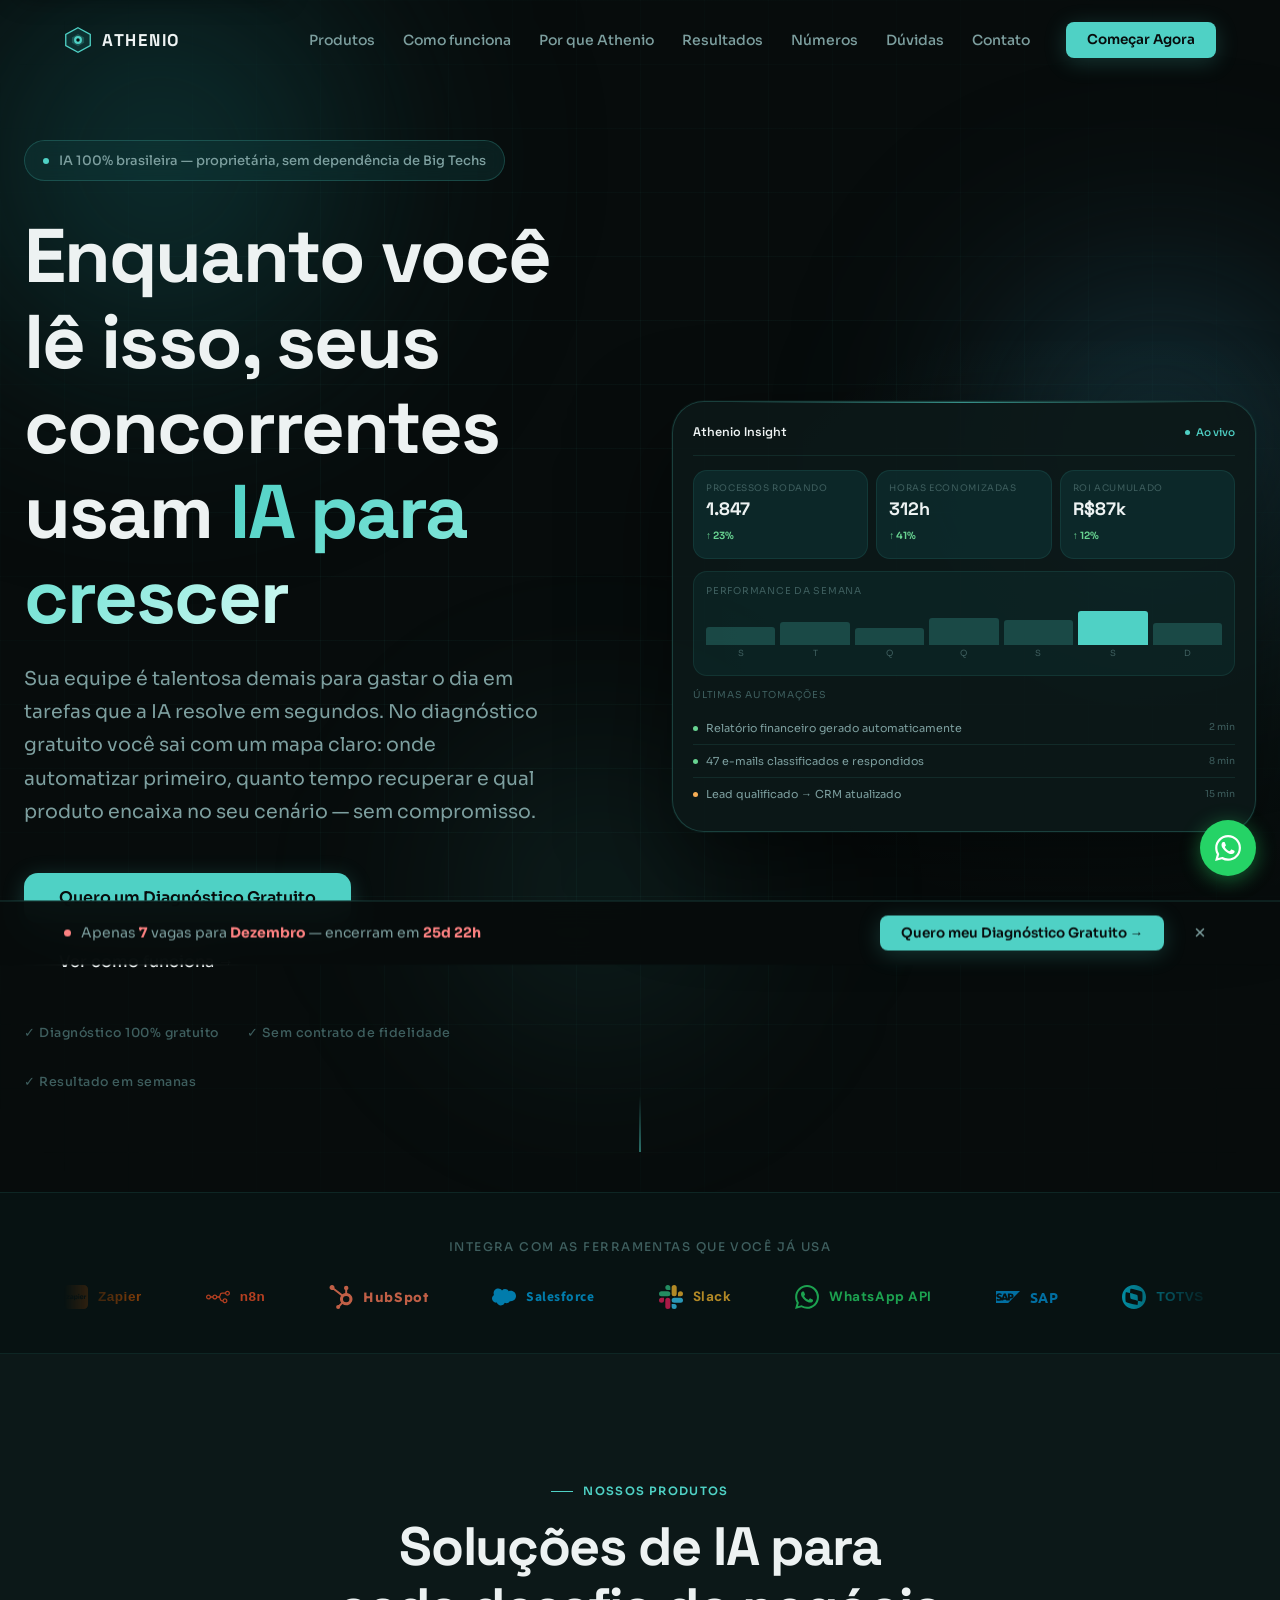
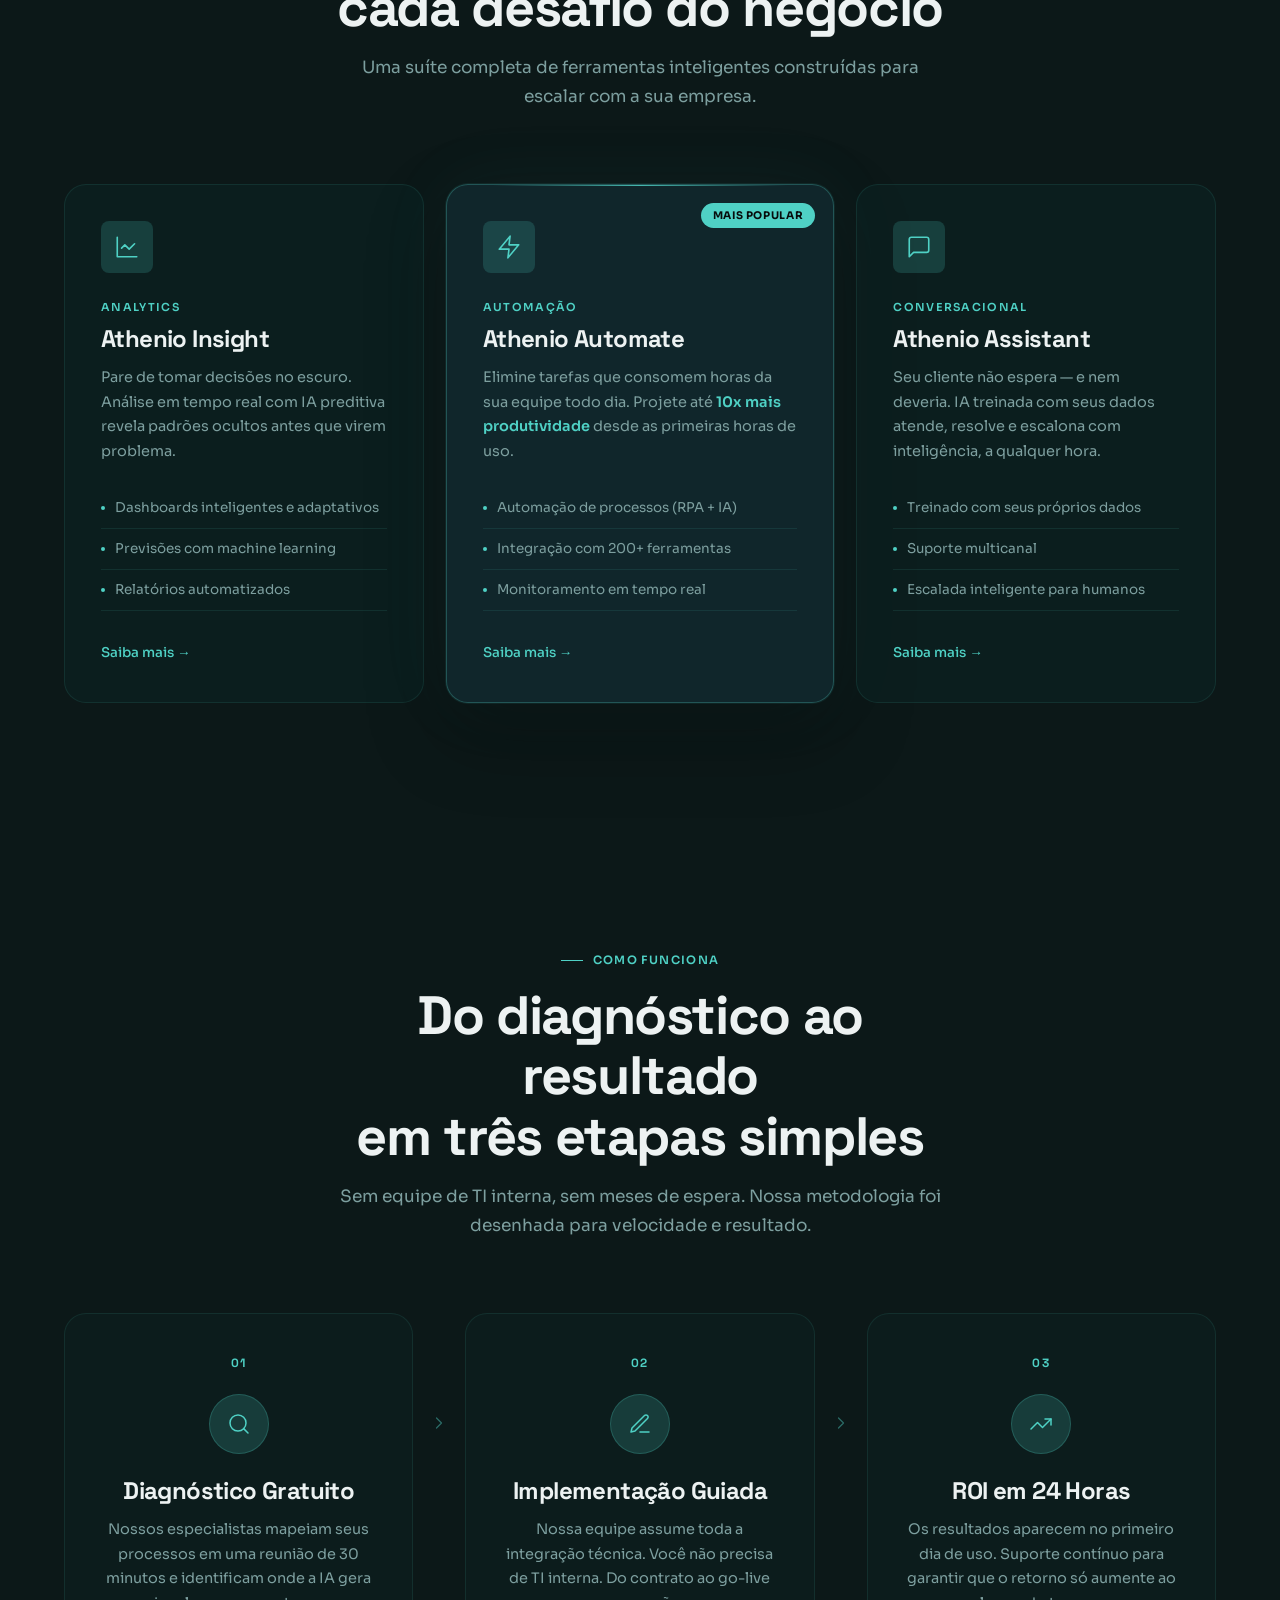
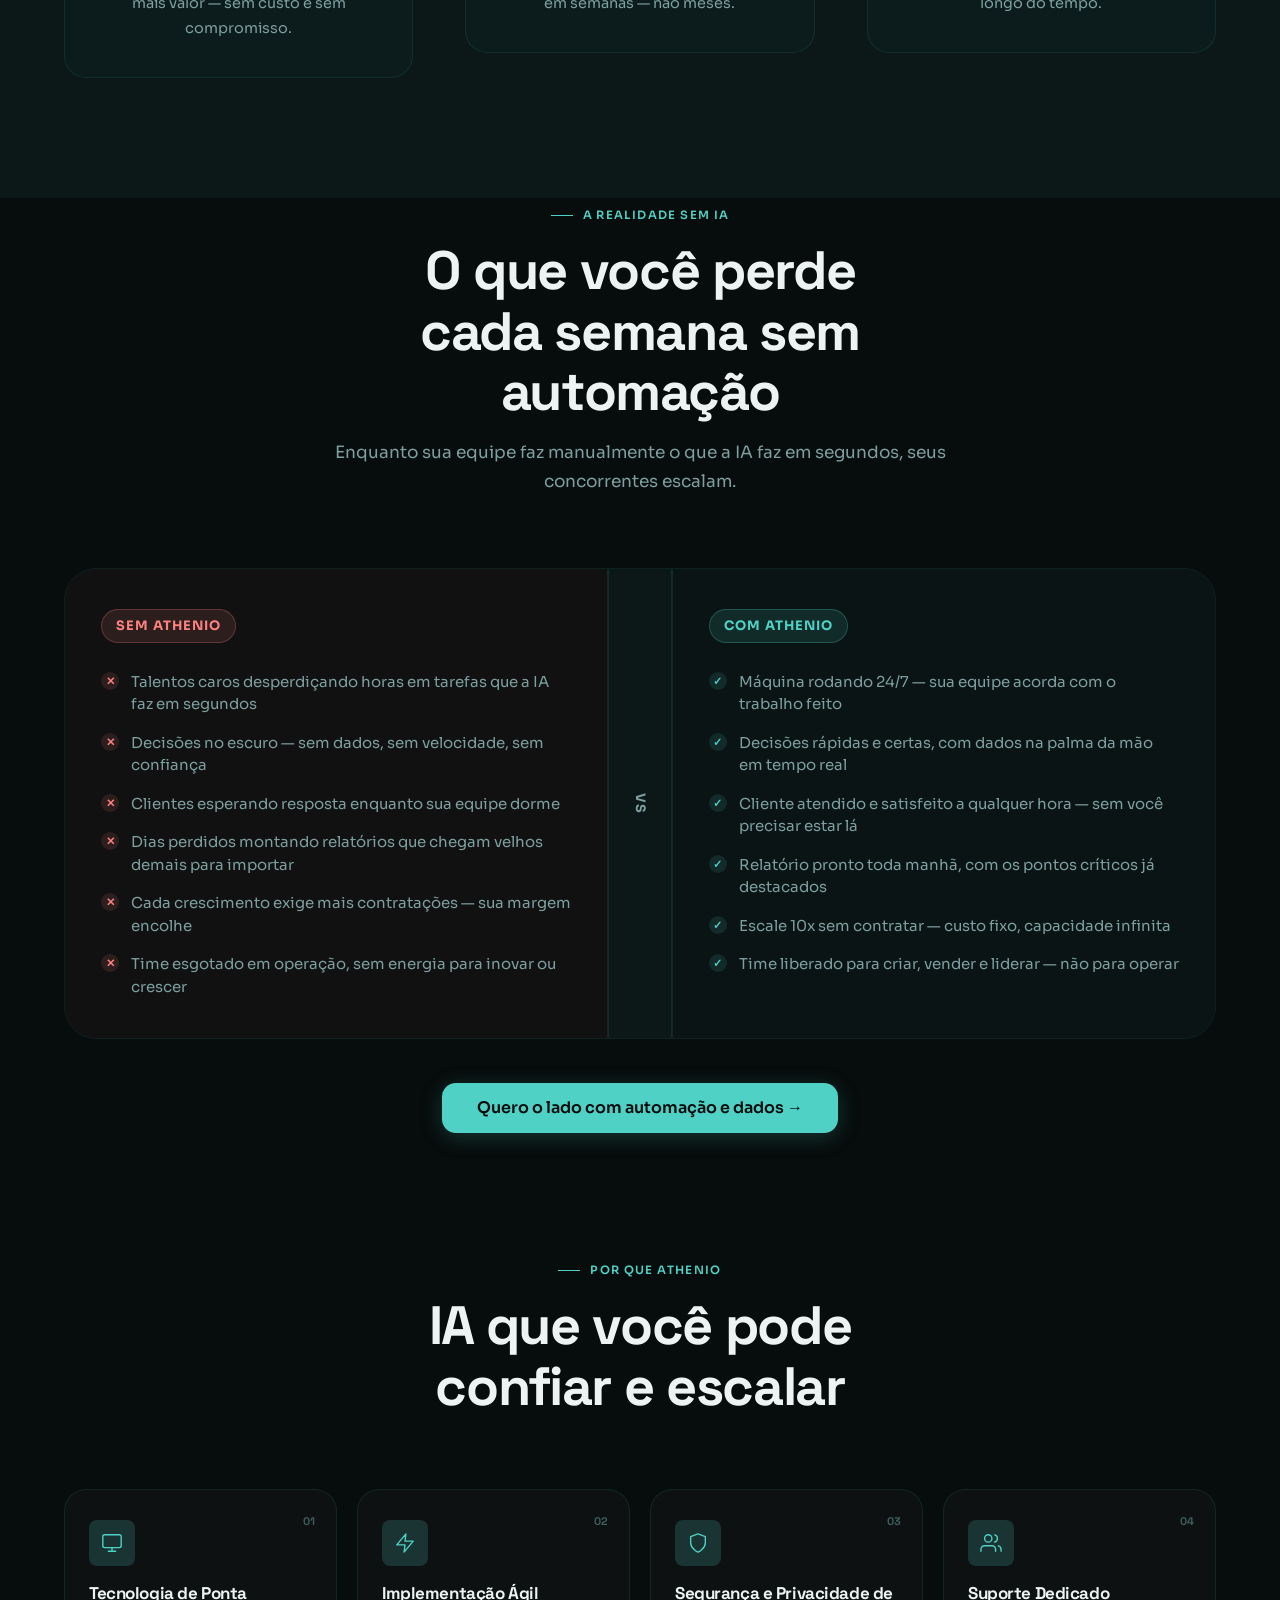
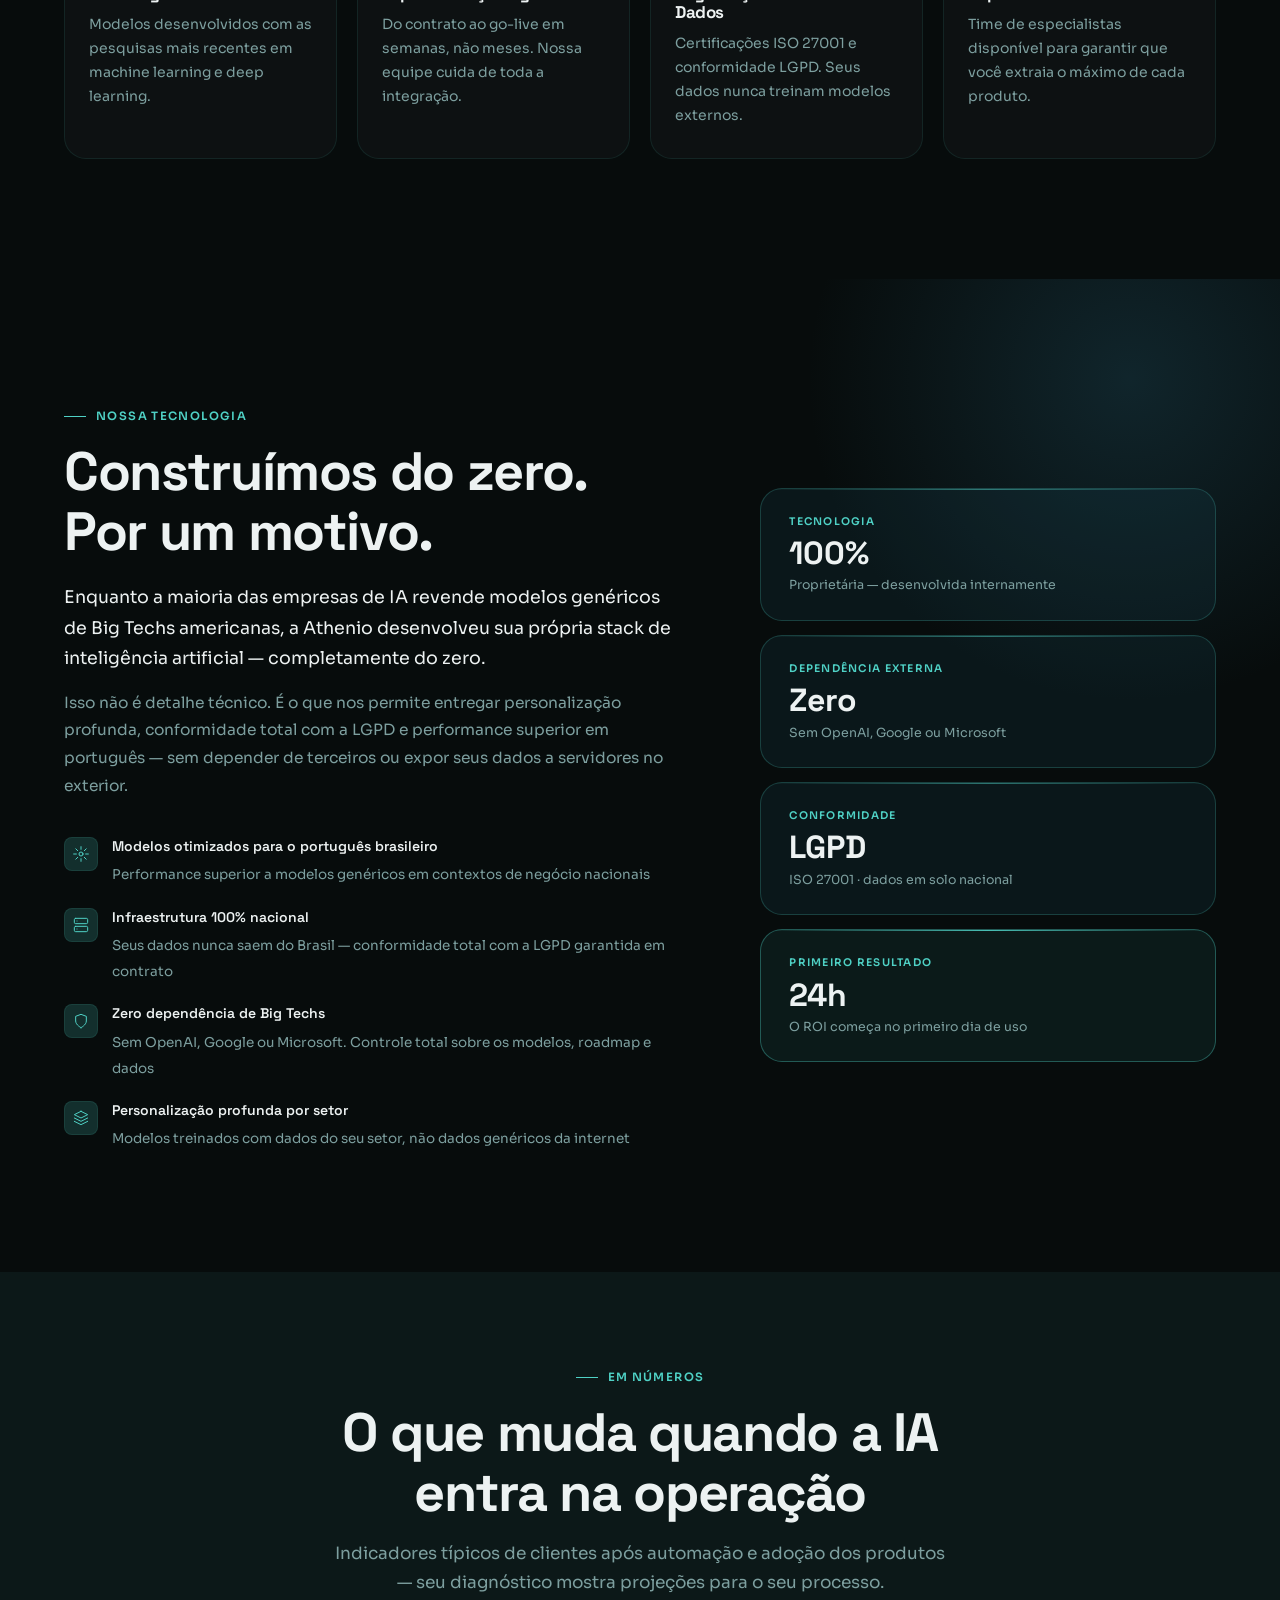
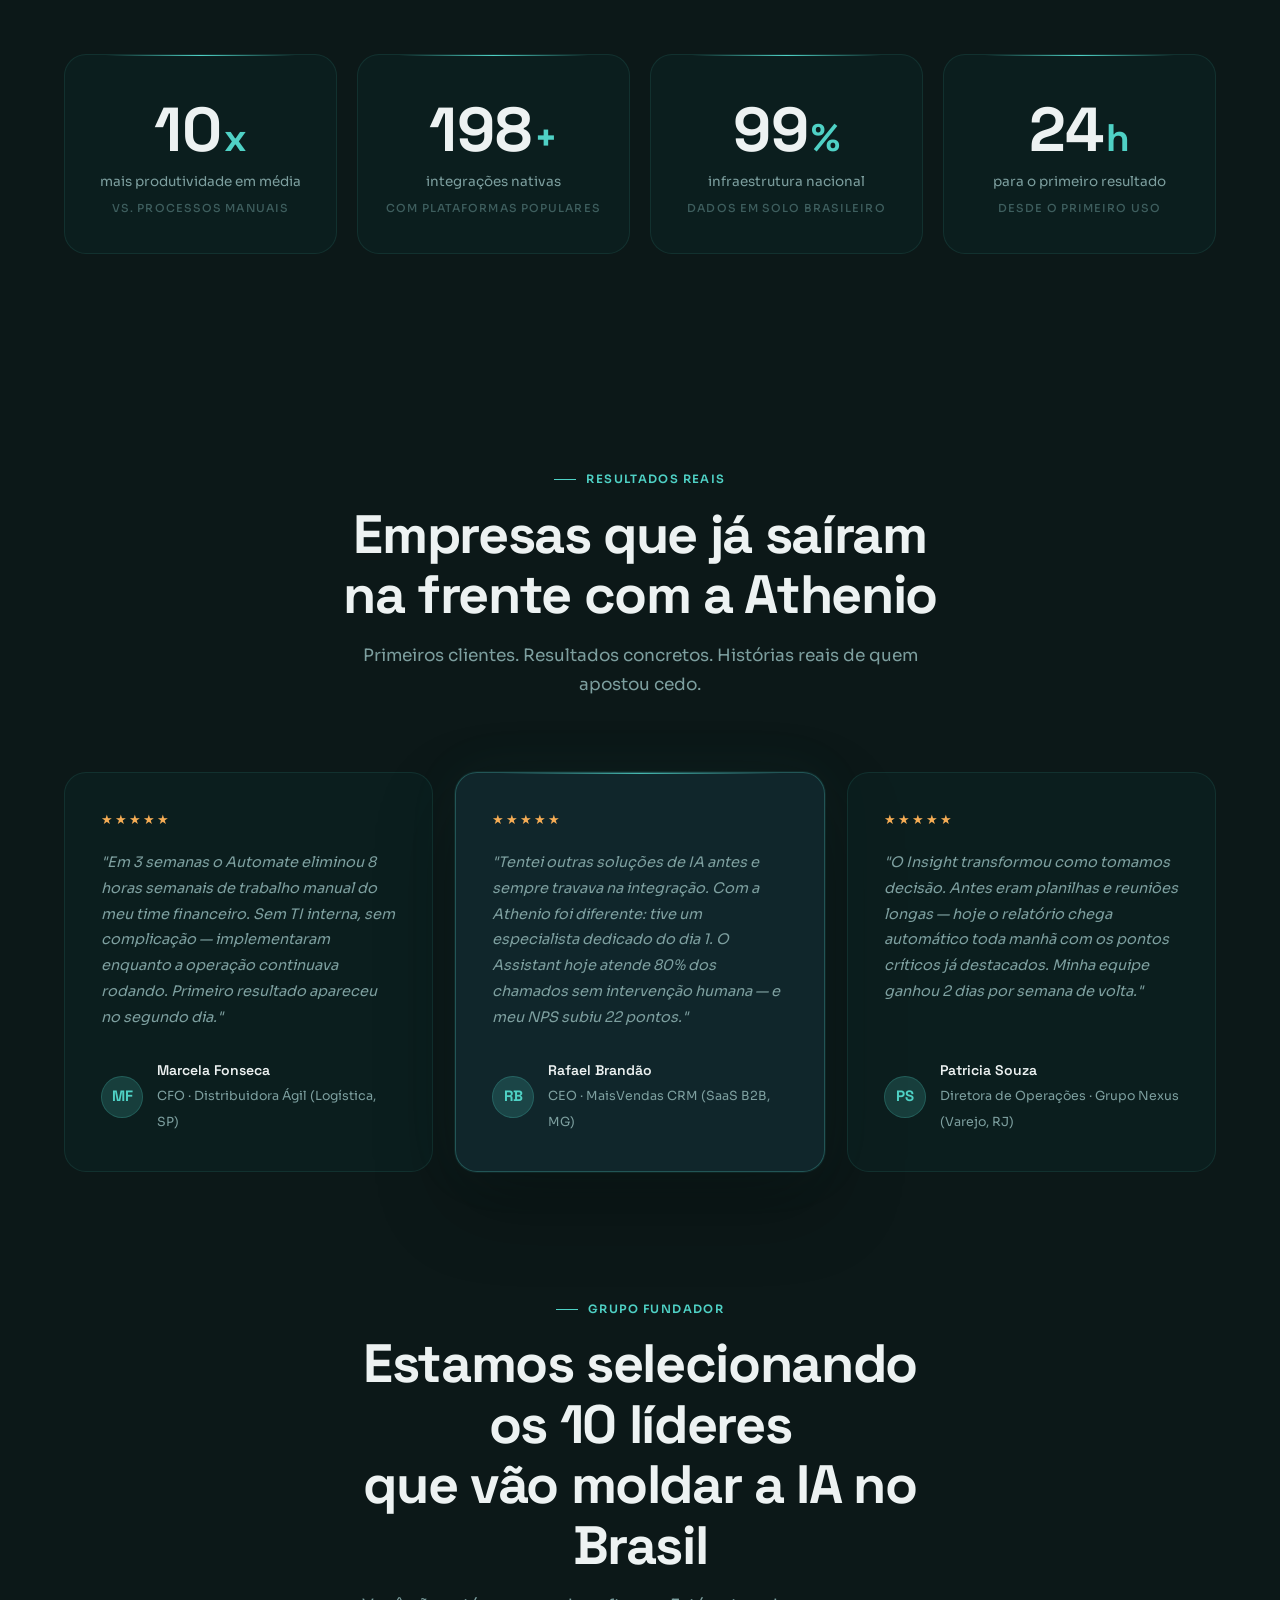
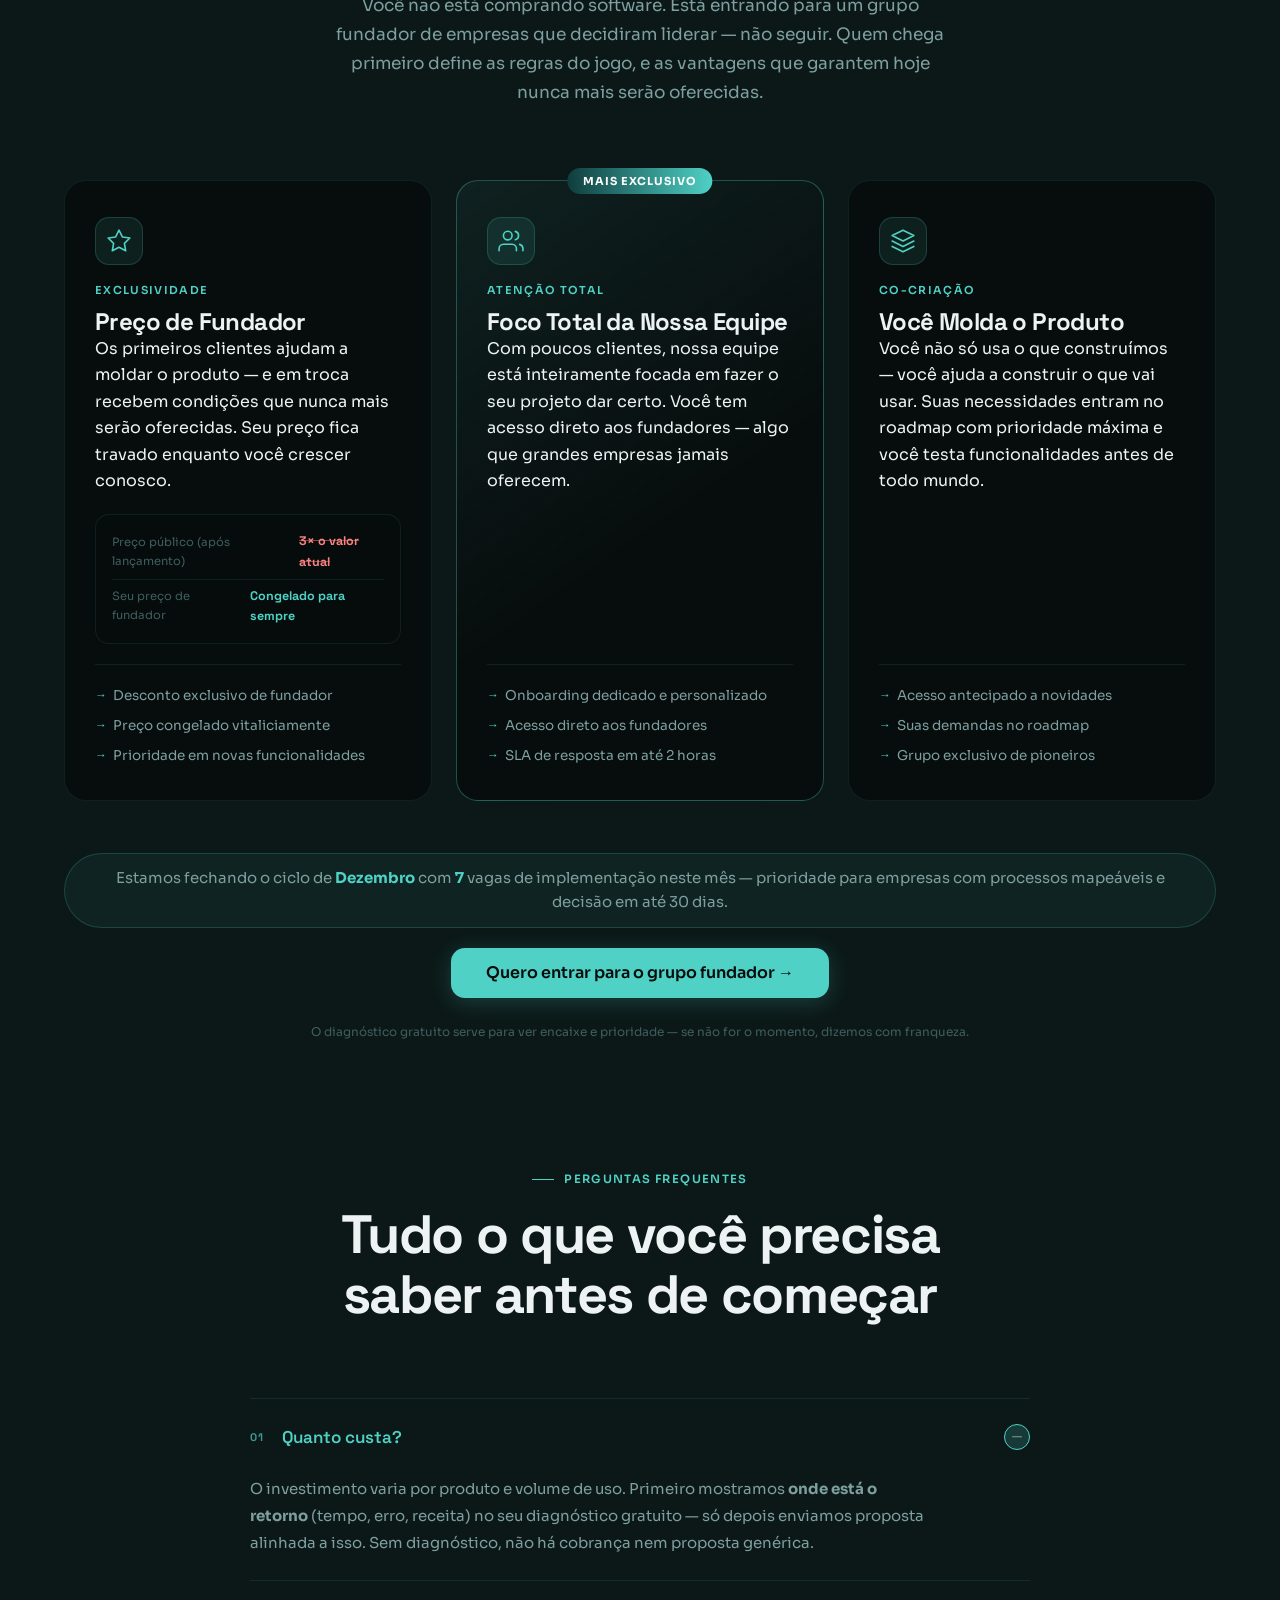
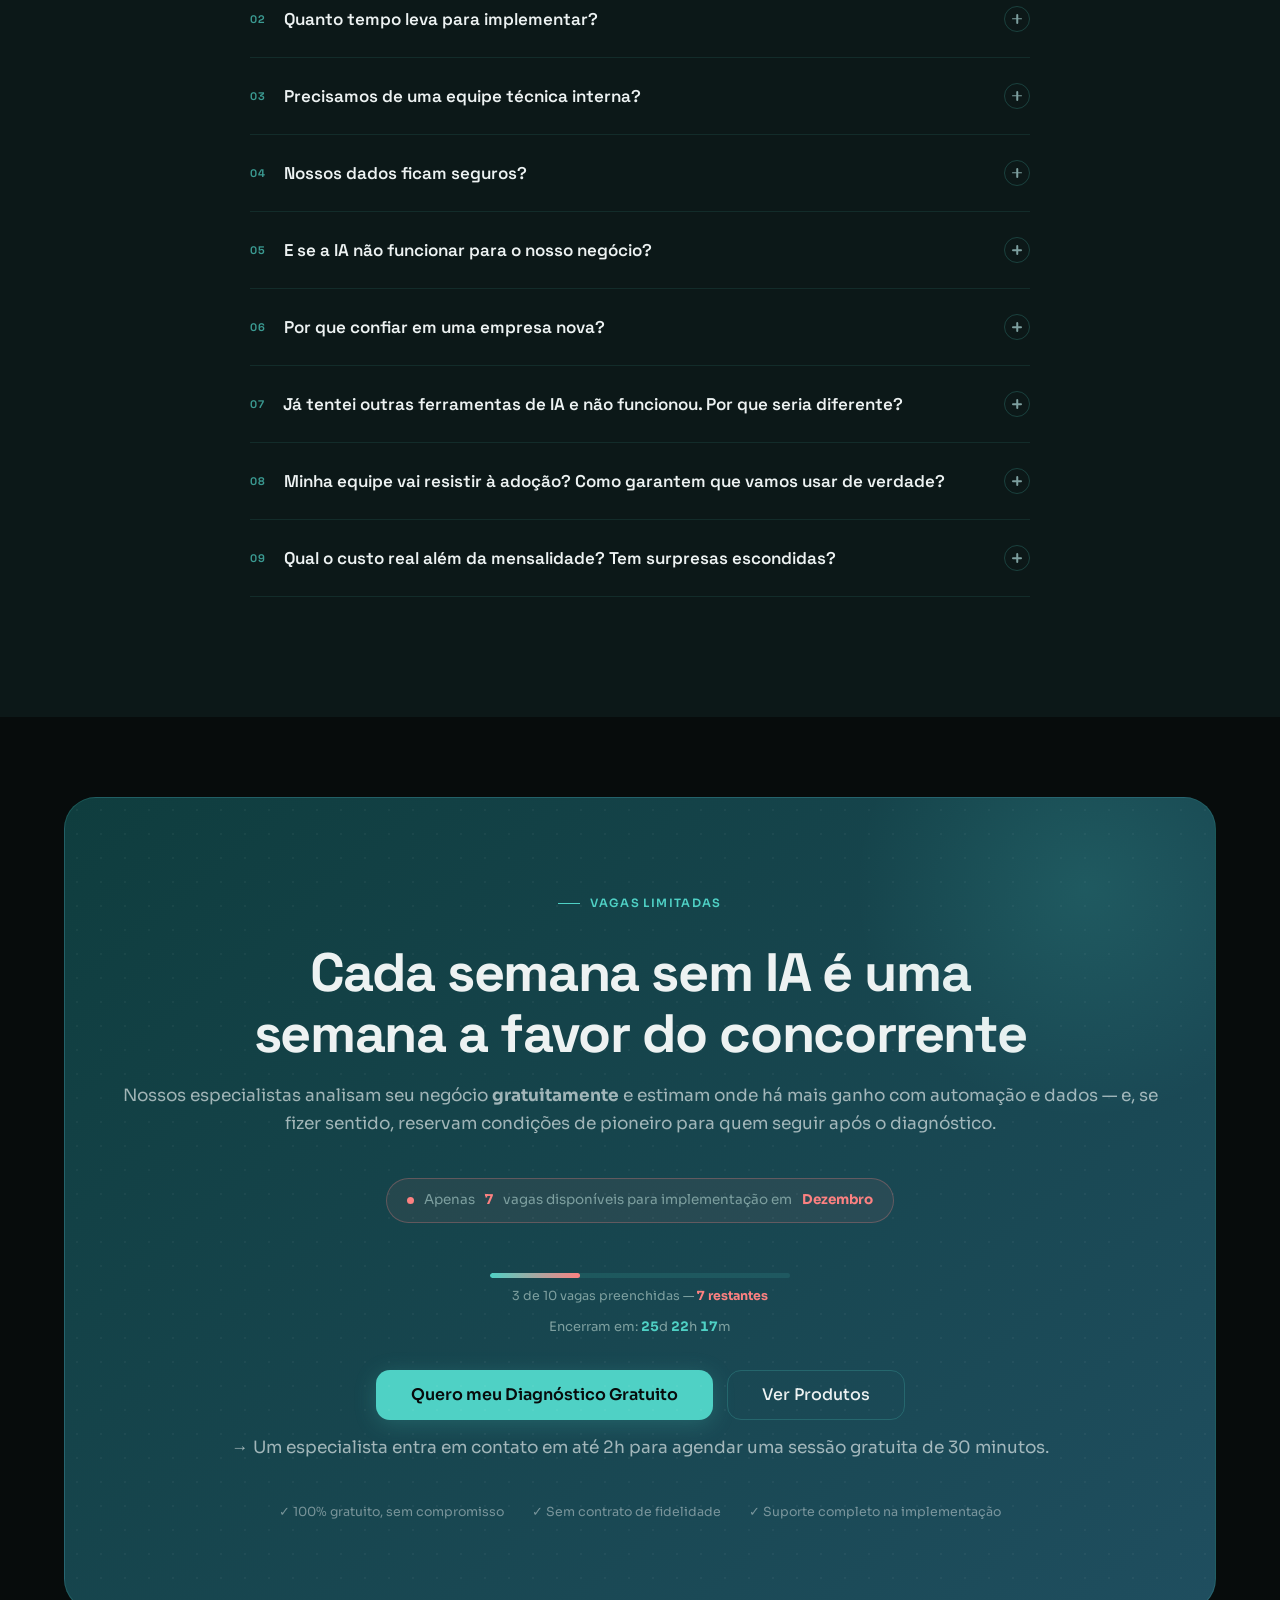
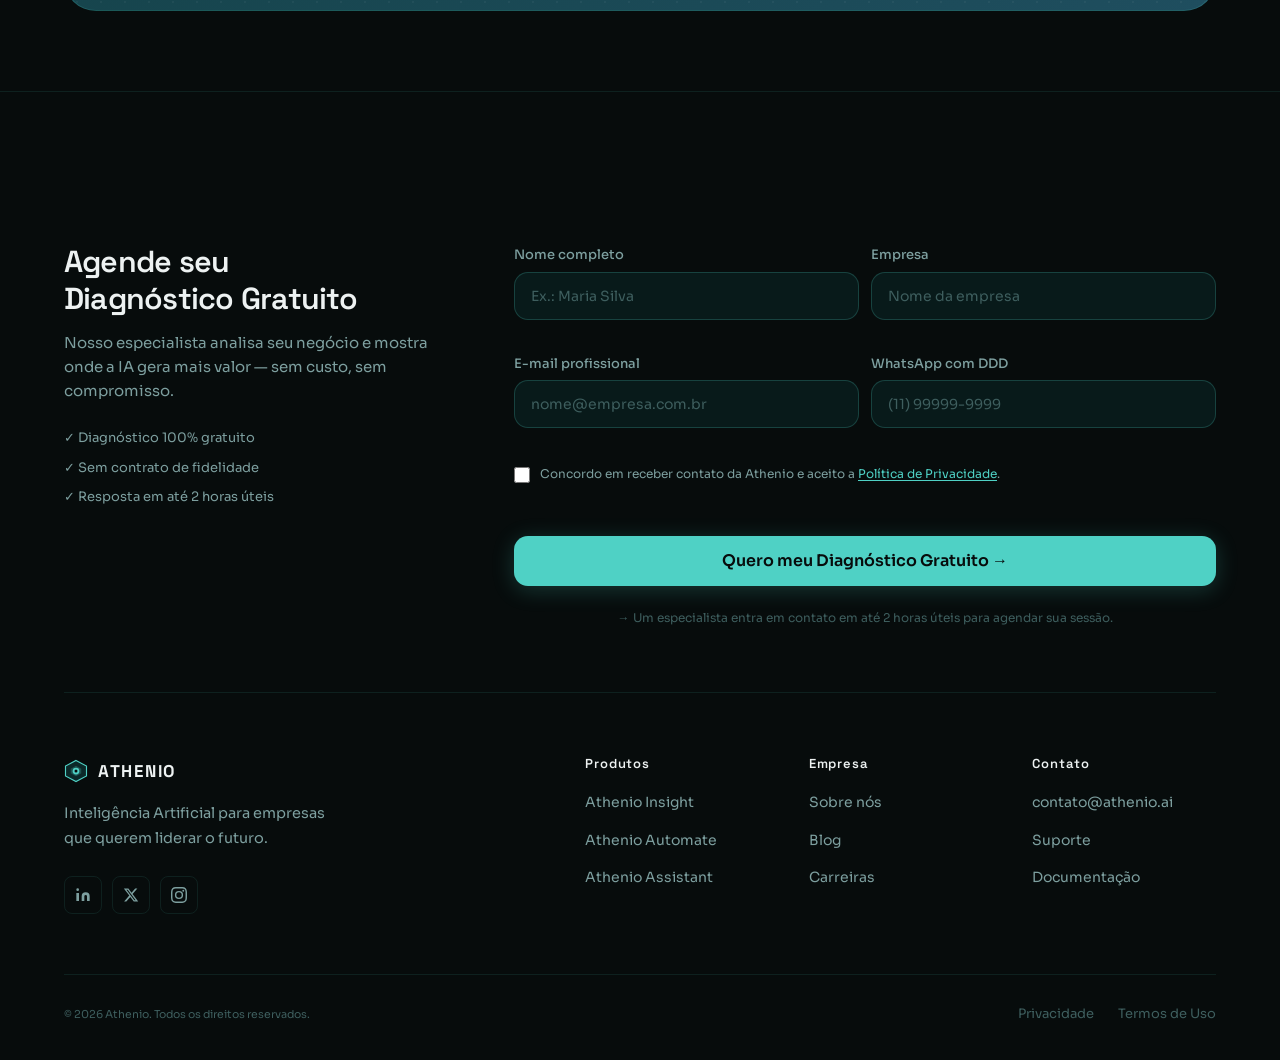
==== commit 9c7d6020: "feat: improve landing page" ====
--- a/index.html
+++ b/index.html
@@ -18,7 +18,7 @@
   <meta property="og:type" content="website">
   <meta property="og:url" content="https://athenio.ai/">
   <meta property="og:title" content="Athenio — Inteligência Artificial que Transforma Negócios">
-  <meta property="og:description" content="A Athenio desenvolve produtos de IA que automatizam processos, ampliam capacidades e criam vantagens competitivas reais. 500+ empresas atendidas, 98% de satisfação.">
+  <meta property="og:description" content="A Athenio desenvolve produtos de IA que automatizam processos, ampliam capacidades e criam vantagens competitivas reais. Tecnologia 100% proprietária, infraestrutura nacional, conformidade LGPD.">
   <meta property="og:image" content="https://athenio.ai/public/assets/og-image.png">
   <meta property="og:image:width" content="1200">
   <meta property="og:image:height" content="630">
@@ -40,10 +40,18 @@
   <link rel="manifest" href="manifest.webmanifest">
   <meta name="theme-color" content="#0a0a0f">
 
-  <!-- Preconnect -->
+  <!--
+    Fontes: Space Grotesk + Sora = identidade da landing (carregamento prioritário).
+    Lexend, Source Sans 3, DM Sans, Ubuntu = aproximações às marcas na barra de integrações
+    (Zapier/n8n/TOTVS usam fontes self-hosted em css/styles.css). A segunda folha não bloqueia a primeira pintura.
+  -->
   <link rel="preconnect" href="https://fonts.googleapis.com">
   <link rel="preconnect" href="https://fonts.gstatic.com" crossorigin>
-  <link href="https://fonts.googleapis.com/css2?family=Space+Grotesk:wght@300;400;500;600;700&family=Sora:wght@300;400;500;600&display=swap" rel="stylesheet">
+  <link href="https://fonts.googleapis.com/css2?family=Space+Grotesk:wght@400;500;600;700&family=Sora:wght@400;500;600&display=swap" rel="stylesheet">
+  <link href="https://fonts.googleapis.com/css2?family=Lexend:wght@600&family=Source+Sans+3:wght@600&family=DM+Sans:opsz,wght@9..40,700&family=Ubuntu:wght@700&display=swap" rel="stylesheet" media="print" onload="this.media='all'">
+  <noscript>
+    <link href="https://fonts.googleapis.com/css2?family=Lexend:wght@600&family=Source+Sans+3:wght@600&family=DM+Sans:opsz,wght@9..40,700&family=Ubuntu:wght@700&display=swap" rel="stylesheet">
+  </noscript>
 
   <link rel="stylesheet" href="css/styles.css">
 
@@ -153,6 +161,8 @@
 </head>
 <body>
 
+  <a class="skip-link" href="#main-content">Pular para o conteúdo principal</a>
+
   <!-- ===================== NAVBAR ===================== -->
   <nav class="navbar" id="navbar" aria-label="Navegação principal">
     <div class="container nav-inner">
@@ -162,20 +172,24 @@
       </a>
       <ul class="nav-links" id="navLinks" role="list">
         <li><a href="#produtos">Produtos</a></li>
+        <li><a href="#como-funciona">Como funciona</a></li>
         <li><a href="#sobre">Por que Athenio</a></li>
+        <li><a href="#depoimentos">Resultados</a></li>
         <li><a href="#numeros">Números</a></li>
+        <li><a href="#faq">Dúvidas</a></li>
         <li><a href="#footer">Contato</a></li>
         <li class="nav-cta-mobile">
           <a href="#footer" class="btn btn-primary btn-sm">Começar Agora</a>
         </li>
       </ul>
       <a href="#footer" class="btn btn-primary btn-sm nav-cta-desktop">Começar Agora</a>
-      <button class="menu-toggle" id="menuToggle" aria-label="Abrir menu" aria-expanded="false" aria-controls="navLinks">
-        <span></span><span></span><span></span>
+      <button type="button" class="menu-toggle" id="menuToggle" aria-label="Abrir menu" aria-expanded="false" aria-controls="navLinks">
+        <span aria-hidden="true"></span><span aria-hidden="true"></span><span aria-hidden="true"></span>
       </button>
     </div>
   </nav>
 
+  <main id="main-content">
   <!-- ===================== HERO ===================== -->
   <section class="hero" id="hero" aria-labelledby="hero-heading">
     <div class="hero-bg" aria-hidden="true">
@@ -185,25 +199,85 @@
       <div class="grid-pattern"></div>
     </div>
     <div class="container hero-content">
-      <div class="hero-badge" data-animate>
-        <span class="badge-dot"></span>
-        500+ empresas já automatizaram — a sua ainda não?
-      </div>
-      <h1 class="hero-title" id="hero-heading" data-animate>
-        Enquanto você lê isso, seus<br>concorrentes usam <span class="text-gradient">IA para crescer</span>
-      </h1>
-      <p class="hero-subtitle" data-animate>
-        Cada semana sem automação é uma semana perdida para tarefas repetitivas.
-        A Athenio coloca sua empresa à frente — com resultados visíveis em semanas, não meses.
-      </p>
-      <div class="hero-actions" data-animate>
-        <a href="#footer" class="btn btn-primary btn-lg">Quero um Diagnóstico Gratuito</a>
-        <a href="#produtos" class="btn btn-ghost btn-lg">Ver como funciona →</a>
-      </div>
-      <div class="hero-trust" data-animate>
-        <span>✓ Diagnóstico 100% gratuito</span>
-        <span>✓ Sem contrato de fidelidade</span>
-        <span>✓ Resultado em semanas</span>
+      <div class="hero-text">
+        <div class="hero-badge" data-animate>
+          <span class="badge-dot" aria-hidden="true"></span>
+          IA 100% brasileira — proprietária, sem dependência de Big Techs
+        </div>
+        <h1 class="hero-title" id="hero-heading" data-animate>
+          Enquanto você lê isso, seus<br>concorrentes usam <span class="text-gradient">IA para crescer</span>
+        </h1>
+        <p class="hero-subtitle" data-animate>
+          Sua equipe é talentosa demais para gastar o dia em tarefas que a IA resolve em segundos.
+          No diagnóstico gratuito você sai com um mapa claro: onde automatizar primeiro, quanto tempo recuperar e qual produto encaixa no seu cenário — sem compromisso.
+        </p>
+        <div class="hero-actions" data-animate>
+          <a href="#footer" class="btn btn-primary btn-lg">Quero um Diagnóstico Gratuito</a>
+          <a href="#produtos" class="btn btn-ghost btn-lg">Ver como funciona →</a>
+        </div>
+        <div class="hero-trust" data-animate>
+          <span>✓ Diagnóstico 100% gratuito</span>
+          <span>✓ Sem contrato de fidelidade</span>
+          <span>✓ Resultado em semanas</span>
+        </div>
+      </div>
+      <div class="hero-visual" aria-hidden="true" data-animate>
+        <div class="dashboard-mockup">
+          <div class="dash-header">
+            <span class="dash-title">Athenio Insight</span>
+            <div class="dash-live">
+              <span class="dash-live-dot"></span>
+              Ao vivo
+            </div>
+          </div>
+          <div class="dash-stats">
+            <div class="dash-stat">
+              <span class="dash-stat-label">Processos Rodando</span>
+              <span class="dash-stat-value">1.847</span>
+              <span class="dash-stat-delta">↑ 23%</span>
+            </div>
+            <div class="dash-stat">
+              <span class="dash-stat-label">Horas Economizadas</span>
+              <span class="dash-stat-value">312h</span>
+              <span class="dash-stat-delta">↑ 41%</span>
+            </div>
+            <div class="dash-stat">
+              <span class="dash-stat-label">ROI Acumulado</span>
+              <span class="dash-stat-value">R$87k</span>
+              <span class="dash-stat-delta">↑ 12%</span>
+            </div>
+          </div>
+          <div class="dash-chart">
+            <div class="dash-chart-label">Performance da Semana</div>
+            <div class="dash-bars">
+              <div class="dash-bar" style="--h:55%"><span>S</span></div>
+              <div class="dash-bar" style="--h:68%"><span>T</span></div>
+              <div class="dash-bar" style="--h:52%"><span>Q</span></div>
+              <div class="dash-bar" style="--h:81%"><span>Q</span></div>
+              <div class="dash-bar" style="--h:74%"><span>S</span></div>
+              <div class="dash-bar dash-bar--today" style="--h:100%"><span>S</span></div>
+              <div class="dash-bar" style="--h:65%"><span>D</span></div>
+            </div>
+          </div>
+          <div class="dash-activity">
+            <div class="dash-activity-label">Últimas automações</div>
+            <div class="dash-activity-item">
+              <span class="dash-activity-dot dash-activity-dot--ok"></span>
+              <span class="dash-activity-text">Relatório financeiro gerado automaticamente</span>
+              <span class="dash-activity-time">2 min</span>
+            </div>
+            <div class="dash-activity-item">
+              <span class="dash-activity-dot dash-activity-dot--ok"></span>
+              <span class="dash-activity-text">47 e-mails classificados e respondidos</span>
+              <span class="dash-activity-time">8 min</span>
+            </div>
+            <div class="dash-activity-item">
+              <span class="dash-activity-dot dash-activity-dot--warn"></span>
+              <span class="dash-activity-text">Lead qualificado → CRM atualizado</span>
+              <span class="dash-activity-time">15 min</span>
+            </div>
+          </div>
+        </div>
       </div>
     </div>
     <div class="scroll-hint" aria-hidden="true">
@@ -211,24 +285,95 @@
     </div>
   </section>
 
-  <!-- ===================== SOCIAL PROOF ===================== -->
-  <div class="logos-bar" data-animate aria-label="Empresas parceiras">
+  <!-- ===================== INTEGRATIONS BAR ===================== -->
+  <div class="logos-bar" data-animate aria-label="Integrações disponíveis">
     <div class="container">
-      <p class="logos-label">Empresas que confiam na Athenio</p>
+      <p class="logos-label">Integra com as ferramentas que você já usa</p>
       <div class="logos-overflow" aria-hidden="true">
         <div class="logos-track">
-          <span>TECHCORP</span>
-          <span>NEXUS AI</span>
-          <span>DATAFLOW</span>
-          <span>SYNAPSE</span>
-          <span>COGNITIVA</span>
-          <span>FUTURA</span>
-          <span>TECHCORP</span>
-          <span>NEXUS AI</span>
-          <span>DATAFLOW</span>
-          <span>SYNAPSE</span>
-          <span>COGNITIVA</span>
-          <span>FUTURA</span>
+          <!-- Zapier — orange #FF6B00, font: Nunito (closest to Degular Display) -->
+          <span class="logo-item" data-brand="zapier">
+            <svg width="24" height="24" viewBox="0 0 24 24" fill="#FF6B00" aria-hidden="true"><path d="M4.157 0A4.151 4.151 0 0 0 0 4.161v15.678A4.151 4.151 0 0 0 4.157 24h15.682A4.152 4.152 0 0 0 24 19.839V4.161A4.152 4.152 0 0 0 19.839 0H4.157Zm10.61 8.761h.03a.577.577 0 0 1 .23.038.585.585 0 0 1 .201.124.63.63 0 0 1 .162.431.612.612 0 0 1-.162.435.58.58 0 0 1-.201.128.58.58 0 0 1-.23.042.529.529 0 0 1-.235-.042.585.585 0 0 1-.332-.328.559.559 0 0 1-.038-.235.613.613 0 0 1 .17-.431.59.59 0 0 1 .405-.162Zm2.853 1.572c.03.004.061.004.095.004.325-.011.646.064.937.219.238.144.431.355.552.609.128.279.189.582.185.888v.193a2 2 0 0 1 0 .219h-2.498c.003.227.075.45.204.642a.78.78 0 0 0 .646.265.714.714 0 0 0 .484-.136.642.642 0 0 0 .23-.318l.915.257a1.398 1.398 0 0 1-.28.537c-.14.159-.321.284-.521.355a2.234 2.234 0 0 1-.836.136 1.923 1.923 0 0 1-1.001-.245 1.618 1.618 0 0 1-.665-.703 2.221 2.221 0 0 1-.227-1.036 1.95 1.95 0 0 1 .48-1.398 1.9 1.9 0 0 1 1.3-.488Zm-9.607.023c.162.004.325.026.48.079.207.065.4.174.563.314.26.302.393.692.366 1.088v2.276H8.53l-.109-.711h-.065c-.064.163-.155.31-.272.439a1.122 1.122 0 0 1-.374.264 1.023 1.023 0 0 1-.453.083 1.334 1.334 0 0 1-.866-.264.965.965 0 0 1-.329-.801.993.993 0 0 1 .076-.431 1.02 1.02 0 0 1 .242-.363 1.478 1.478 0 0 1 1.043-.303h.952v-.181a.696.696 0 0 0-.136-.454.553.553 0 0 0-.438-.154.695.695 0 0 0-.378.086.48.48 0 0 0-.193.254l-.99-.144a1.26 1.26 0 0 1 .257-.563c.14-.174.321-.302.533-.378.261-.091.54-.136.82-.129.053-.003.106-.007.163-.007Zm4.384.007c.174 0 .347.038.506.114.182.083.34.211.458.374.257.423.377.911.351 1.406a2.53 2.53 0 0 1-.355 1.448 1.148 1.148 0 0 1-1.009.517c-.204 0-.401-.045-.582-.136a1.052 1.052 0 0 1-.48-.457 1.298 1.298 0 0 1-.114-.234h-.045l.004 1.784h-1.059v-4.713h.904l.117.805h.057c.068-.208.177-.401.328-.56a1.129 1.129 0 0 1 .843-.344h.076v-.004Zm7.559.084h.903l.113.805h.053a1.37 1.37 0 0 1 .235-.484.813.813 0 0 1 .313-.242.82.82 0 0 1 .39-.076h.234v1.051h-.401a.662.662 0 0 0-.313.008.623.623 0 0 0-.272.155.663.663 0 0 0-.174.26.683.683 0 0 0-.027.314v1.875h-1.054v-3.666Zm-17.515.003h3.262v.896L3.73 13.104l.034.113h1.973l.042.9H2.4v-.9l1.931-1.754-.045-.117H2.441v-.896Zm11.815 0h1.055v3.659h-1.055V10.45Zm3.443.684.019.016a.69.69 0 0 0-.351.045.756.756 0 0 0-.287.204c-.11.155-.174.336-.189.522h1.545c-.034-.526-.257-.787-.74-.787h.003Zm-5.718.163c-.026 0-.057 0-.083.004a.78.78 0 0 0-.31.053.746.746 0 0 0-.257.189 1.016 1.016 0 0 0-.204.695v.064c-.015.257.057.507.204.711a.634.634 0 0 0 .253.196.638.638 0 0 0 .314.061.644.644 0 0 0 .578-.265c.14-.223.204-.48.189-.74a1.216 1.216 0 0 0-.181-.711.677.677 0 0 0-.503-.257Zm-4.509 1.266a.464.464 0 0 0-.268.102.373.373 0 0 0-.114.276c0 .053.008.106.027.155a.375.375 0 0 0 .087.132.576.576 0 0 0 .397.11v.004a.863.863 0 0 0 .563-.182.573.573 0 0 0 .211-.457v-.14h-.903Z"/></svg>
+            <span>Zapier</span>
+          </span>
+          <!-- n8n — orange #EE4F27, font: Outfit (closest to Geomanist) -->
+          <span class="logo-item" data-brand="n8n">
+            <svg width="24" height="24" viewBox="0 0 24 24" fill="#EE4F27" aria-hidden="true"><path d="M21.4737 5.6842c-1.1772 0-2.1663.8051-2.4468 1.8947h-2.8955c-1.235 0-2.289.893-2.492 2.111l-.1038.623a1.263 1.263 0 0 1-1.246 1.0555H11.289c-.2805-1.0896-1.2696-1.8947-2.4468-1.8947s-2.1663.8051-2.4467 1.8947H4.973c-.2805-1.0896-1.2696-1.8947-2.4468-1.8947C1.1311 9.4737 0 10.6047 0 12s1.131 2.5263 2.5263 2.5263c1.1772 0 2.1663-.8051 2.4468-1.8947h1.4223c.2804 1.0896 1.2696 1.8947 2.4467 1.8947 1.1772 0 2.1663-.8051 2.4468-1.8947h1.0008a1.263 1.263 0 0 1 1.2459 1.0555l.1038.623c.203 1.218 1.257 2.111 2.492 2.111h.3692c.2804 1.0895 1.2696 1.8947 2.4468 1.8947 1.3952 0 2.5263-1.131 2.5263-2.5263s-1.131-2.5263-2.5263-2.5263c-1.1772 0-2.1664.805-2.4468 1.8947h-.3692a1.263 1.263 0 0 1-1.246-1.0555l-.1037-.623A2.52 2.52 0 0 0 13.9607 12a2.52 2.52 0 0 0 .821-1.4794l.1038-.623a1.263 1.263 0 0 1 1.2459-1.0555h2.8955c.2805 1.0896 1.2696 1.8947 2.4468 1.8947 1.3952 0 2.5263-1.131 2.5263-2.5263s-1.131-2.5263-2.5263-2.5263m0 1.2632a1.263 1.263 0 0 1 1.2631 1.2631 1.263 1.263 0 0 1-1.2631 1.2632 1.263 1.263 0 0 1-1.2632-1.2632 1.263 1.263 0 0 1 1.2632-1.2631M2.5263 10.7368A1.263 1.263 0 0 1 3.7895 12a1.263 1.263 0 0 1-1.2632 1.2632A1.263 1.263 0 0 1 1.2632 12a1.263 1.263 0 0 1 1.2631-1.2632m6.3158 0A1.263 1.263 0 0 1 10.1053 12a1.263 1.263 0 0 1-1.2632 1.2632A1.263 1.263 0 0 1 7.579 12a1.263 1.263 0 0 1 1.2632-1.2632m10.1053 3.7895a1.263 1.263 0 0 1 1.2631 1.2632 1.263 1.263 0 0 1-1.2631 1.2631 1.263 1.263 0 0 1-1.2632-1.2631 1.263 1.263 0 0 1 1.2632-1.2632"/></svg>
+            <span>n8n</span>
+          </span>
+          <!-- HubSpot — coral #FF7A59, font: Lexend (official HubSpot font) -->
+          <span class="logo-item" data-brand="hubspot">
+            <svg width="24" height="24" viewBox="0 0 24 24" fill="#FF7A59" aria-hidden="true"><path d="M18.164 7.93V5.084a2.198 2.198 0 001.267-1.978v-.067A2.2 2.2 0 0017.238.845h-.067a2.2 2.2 0 00-2.193 2.193v.067a2.196 2.196 0 001.252 1.973l.013.006v2.852a6.22 6.22 0 00-2.969 1.31l.012-.01-7.828-6.095A2.497 2.497 0 104.3 4.656l-.012.006 7.697 5.991a6.176 6.176 0 00-1.038 3.446c0 1.343.425 2.588 1.147 3.607l-.013-.02-2.342 2.343a1.968 1.968 0 00-.58-.095h-.002a2.033 2.033 0 102.033 2.033 1.978 1.978 0 00-.1-.595l.005.014 2.317-2.317a6.247 6.247 0 104.782-11.134l-.036-.005zm-.964 9.378a3.206 3.206 0 113.215-3.207v.002a3.206 3.206 0 01-3.207 3.207z"/></svg>
+            <span>HubSpot</span>
+          </span>
+          <!-- Salesforce — blue #00A1E0, font: Source Sans 3 (closest to Salesforce Sans) -->
+          <span class="logo-item" data-brand="salesforce">
+            <svg width="24" height="24" viewBox="0 0 24 24" fill="#00A1E0" aria-hidden="true"><path d="M10.006 5.415a4.195 4.195 0 013.045-1.306c1.56 0 2.954.9 3.69 2.205.63-.3 1.35-.45 2.1-.45 2.85 0 5.159 2.34 5.159 5.22s-2.31 5.22-5.176 5.22c-.345 0-.69-.044-1.02-.104a3.75 3.75 0 01-3.3 1.95c-.6 0-1.155-.15-1.65-.375A4.314 4.314 0 018.88 20.4a4.302 4.302 0 01-4.05-2.82c-.27.062-.54.076-.825.076-2.204 0-4.005-1.8-4.005-4.05 0-1.5.811-2.805 2.01-3.51-.255-.57-.39-1.2-.39-1.846 0-2.58 2.1-4.65 4.65-4.65 1.53 0 2.85.705 3.72 1.8"/></svg>
+            <span>Salesforce</span>
+          </span>
+          <!-- Slack — 4 cores oficiais: verde, amarelo, vermelho, azul. Font: DM Sans (closest to Circular Pro) -->
+          <span class="logo-item" data-brand="slack">
+            <svg width="24" height="24" viewBox="0 0 24 24" aria-hidden="true">
+              <path fill="#2EB67D" d="M8.834 5.042a2.528 2.528 0 0 1-2.521-2.52A2.528 2.528 0 0 1 8.834 0a2.528 2.528 0 0 1 2.521 2.522v2.52H8.834zM8.834 6.313a2.528 2.528 0 0 1 2.521 2.521 2.528 2.528 0 0 1-2.521 2.521H2.522A2.528 2.528 0 0 1 0 8.834a2.528 2.528 0 0 1 2.522-2.521h6.312z"/>
+              <path fill="#ECB22E" d="M18.956 8.834a2.528 2.528 0 0 1 2.522-2.521A2.528 2.528 0 0 1 24 8.834a2.528 2.528 0 0 1-2.522 2.521h-2.522V8.834zM17.688 8.834a2.528 2.528 0 0 1-2.523 2.521 2.527 2.527 0 0 1-2.52-2.521V2.522A2.527 2.527 0 0 1 15.165 0a2.528 2.528 0 0 1 2.523 2.522v6.312z"/>
+              <path fill="#E01E5A" d="M5.042 15.165a2.528 2.528 0 0 1-2.52 2.523A2.528 2.528 0 0 1 0 15.165a2.527 2.527 0 0 1 2.522-2.52h2.52v2.52zM6.313 15.165a2.527 2.527 0 0 1 2.521-2.52 2.527 2.527 0 0 1 2.521 2.52v6.313A2.528 2.528 0 0 1 8.834 24a2.528 2.528 0 0 1-2.521-2.522v-6.313z"/>
+              <path fill="#36C5F0" d="M15.165 18.956a2.528 2.528 0 0 1 2.523 2.522A2.528 2.528 0 0 1 15.165 24a2.527 2.527 0 0 1-2.52-2.522v-2.522h2.52zM15.165 17.688a2.527 2.527 0 0 1-2.52-2.523 2.526 2.526 0 0 1 2.52-2.52h6.313A2.527 2.527 0 0 1 24 15.165a2.528 2.528 0 0 1-2.522 2.523h-6.313z"/>
+            </svg>
+            <span>Slack</span>
+          </span>
+          <!-- WhatsApp — verde #25D366, font: DM Sans -->
+          <span class="logo-item" data-brand="whatsapp">
+            <svg width="24" height="24" viewBox="0 0 24 24" fill="#25D366" aria-hidden="true"><path d="M17.472 14.382c-.297-.149-1.758-.867-2.03-.967-.273-.099-.471-.148-.67.15-.197.297-.767.966-.94 1.164-.173.199-.347.223-.644.075-.297-.15-1.255-.463-2.39-1.475-.883-.788-1.48-1.761-1.653-2.059-.173-.297-.018-.458.13-.606.134-.133.298-.347.446-.52.149-.174.198-.298.298-.497.099-.198.05-.371-.025-.52-.075-.149-.669-1.612-.916-2.207-.242-.579-.487-.5-.669-.51-.173-.008-.371-.01-.57-.01-.198 0-.52.074-.792.372-.272.297-1.04 1.016-1.04 2.479 0 1.462 1.065 2.875 1.213 3.074.149.198 2.096 3.2 5.077 4.487.709.306 1.262.489 1.694.625.712.227 1.36.195 1.871.118.571-.085 1.758-.719 2.006-1.413.248-.694.248-1.289.173-1.413-.074-.124-.272-.198-.57-.347m-5.421 7.403h-.004a9.87 9.87 0 01-5.031-1.378l-.361-.214-3.741.982.998-3.648-.235-.374a9.86 9.86 0 01-1.51-5.26c.001-5.45 4.436-9.884 9.888-9.884 2.64 0 5.122 1.03 6.988 2.898a9.825 9.825 0 012.893 6.994c-.003 5.45-4.437 9.884-9.885 9.884m8.413-18.297A11.815 11.815 0 0012.05 0C5.495 0 .16 5.335.157 11.892c0 2.096.547 4.142 1.588 5.945L.057 24l6.305-1.654a11.882 11.882 0 005.683 1.448h.005c6.554 0 11.89-5.335 11.893-11.893a11.821 11.821 0 00-3.48-8.413Z"/></svg>
+            <span>WhatsApp API</span>
+          </span>
+          <!-- SAP — azul #008FD3, font: Ubuntu (closest to SAP72) -->
+          <span class="logo-item" data-brand="sap">
+            <svg width="24" height="24" viewBox="0 0 24 24" fill="#008FD3" aria-hidden="true"><path d="M0 6.064v11.872h12.13L24 6.064zm3.264 2.208h.005c.863.001 1.915.245 2.676.633l-.82 1.43c-.835-.404-1.255-.442-1.73-.467-.708-.038-1.064.215-1.069.488-.007.332.669.633 1.305.838.964.306 2.19.715 2.377 1.9L7.77 8.437h2.046l2.064 5.576-.007-5.575h2.37c2.257 0 3.318.764 3.318 2.519 0 1.575-1.09 2.514-2.936 2.514h-.763l-.01 2.094-3.588-.003-.25-.908c-.37.122-.787.189-1.23.189-.456 0-.885-.071-1.263-.2l-.358.919-2 .006.09-.462c-.029.025-.057.05-.087.074-.535.43-1.208.629-2.037.644l-.213.002a5.075 5.075 0 0 1-2.581-.675l.73-1.448c.79.467 1.286.572 1.956.558.347-.007.598-.07.761-.239a.557.557 0 0 0 .156-.369c.007-.376-.53-.553-1.185-.756-.531-.164-1.135-.389-1.606-.735-.559-.41-.825-.924-.812-1.65a1.99 1.99 0 0 1 .566-1.377c.519-.537 1.357-.863 2.363-.863zm10.597 1.67v1.904h.521c.694 0 1.247-.23 1.248-.964 0-.709-.554-.94-1.248-.94zm-5.087.767l-.748 2.362c.223.085.481.133.757.133.268 0 .52-.047.742-.126l-.736-2.37z"/></svg>
+            <span>SAP</span>
+          </span>
+          <!-- TOTVS — ciano #00DBFF, font: Barlow (próximo da fonte TOTVS) -->
+          <span class="logo-item" data-brand="totvs">
+            <svg width="24" height="24" viewBox="0 0 24 24" fill="#00DBFF" aria-hidden="true"><path d="M12 0C5.385 0 0 5.339 0 12c0 6.614 5.385 12 12 12 6.614 0 12-5.386 12-12S18.614 0 12 0ZM8.648 3.813c1.275-.068 10.697 2.302 11.43 2.943.614.85.614 9.118 0 9.685-.284.095-2.127-.283-4.205-.755 0 2.031-.143 3.966-.426 4.203-.756.236-10.772-2.267-11.527-2.928-.615-.85-.615-9.119 0-9.686.283-.094 2.079.284 4.205.756 0-2.031.142-3.969.425-4.205a.448.448 0 0 1 .098-.013Zm-.523 4.265c-.048 2.362.095 4.961.425 5.434.426.378 4.158 1.418 7.276 2.174.047-2.41-.095-5.008-.426-5.481-.425-.378-4.157-1.418-7.275-2.127Z"/></svg>
+            <span>TOTVS</span>
+          </span>
+          <!-- Duplicate set for infinite loop -->
+          <span class="logo-item" data-brand="zapier">
+            <svg width="24" height="24" viewBox="0 0 24 24" fill="#FF6B00" aria-hidden="true"><path d="M4.157 0A4.151 4.151 0 0 0 0 4.161v15.678A4.151 4.151 0 0 0 4.157 24h15.682A4.152 4.152 0 0 0 24 19.839V4.161A4.152 4.152 0 0 0 19.839 0H4.157Zm10.61 8.761h.03a.577.577 0 0 1 .23.038.585.585 0 0 1 .201.124.63.63 0 0 1 .162.431.612.612 0 0 1-.162.435.58.58 0 0 1-.201.128.58.58 0 0 1-.23.042.529.529 0 0 1-.235-.042.585.585 0 0 1-.332-.328.559.559 0 0 1-.038-.235.613.613 0 0 1 .17-.431.59.59 0 0 1 .405-.162Zm2.853 1.572c.03.004.061.004.095.004.325-.011.646.064.937.219.238.144.431.355.552.609.128.279.189.582.185.888v.193a2 2 0 0 1 0 .219h-2.498c.003.227.075.45.204.642a.78.78 0 0 0 .646.265.714.714 0 0 0 .484-.136.642.642 0 0 0 .23-.318l.915.257a1.398 1.398 0 0 1-.28.537c-.14.159-.321.284-.521.355a2.234 2.234 0 0 1-.836.136 1.923 1.923 0 0 1-1.001-.245 1.618 1.618 0 0 1-.665-.703 2.221 2.221 0 0 1-.227-1.036 1.95 1.95 0 0 1 .48-1.398 1.9 1.9 0 0 1 1.3-.488Zm-9.607.023c.162.004.325.026.48.079.207.065.4.174.563.314.26.302.393.692.366 1.088v2.276H8.53l-.109-.711h-.065c-.064.163-.155.31-.272.439a1.122 1.122 0 0 1-.374.264 1.023 1.023 0 0 1-.453.083 1.334 1.334 0 0 1-.866-.264.965.965 0 0 1-.329-.801.993.993 0 0 1 .076-.431 1.02 1.02 0 0 1 .242-.363 1.478 1.478 0 0 1 1.043-.303h.952v-.181a.696.696 0 0 0-.136-.454.553.553 0 0 0-.438-.154.695.695 0 0 0-.378.086.48.48 0 0 0-.193.254l-.99-.144a1.26 1.26 0 0 1 .257-.563c.14-.174.321-.302.533-.378.261-.091.54-.136.82-.129.053-.003.106-.007.163-.007Zm4.384.007c.174 0 .347.038.506.114.182.083.34.211.458.374.257.423.377.911.351 1.406a2.53 2.53 0 0 1-.355 1.448 1.148 1.148 0 0 1-1.009.517c-.204 0-.401-.045-.582-.136a1.052 1.052 0 0 1-.48-.457 1.298 1.298 0 0 1-.114-.234h-.045l.004 1.784h-1.059v-4.713h.904l.117.805h.057c.068-.208.177-.401.328-.56a1.129 1.129 0 0 1 .843-.344h.076v-.004Zm7.559.084h.903l.113.805h.053a1.37 1.37 0 0 1 .235-.484.813.813 0 0 1 .313-.242.82.82 0 0 1 .39-.076h.234v1.051h-.401a.662.662 0 0 0-.313.008.623.623 0 0 0-.272.155.663.663 0 0 0-.174.26.683.683 0 0 0-.027.314v1.875h-1.054v-3.666Zm-17.515.003h3.262v.896L3.73 13.104l.034.113h1.973l.042.9H2.4v-.9l1.931-1.754-.045-.117H2.441v-.896Zm11.815 0h1.055v3.659h-1.055V10.45Zm3.443.684.019.016a.69.69 0 0 0-.351.045.756.756 0 0 0-.287.204c-.11.155-.174.336-.189.522h1.545c-.034-.526-.257-.787-.74-.787h.003Zm-5.718.163c-.026 0-.057 0-.083.004a.78.78 0 0 0-.31.053.746.746 0 0 0-.257.189 1.016 1.016 0 0 0-.204.695v.064c-.015.257.057.507.204.711a.634.634 0 0 0 .253.196.638.638 0 0 0 .314.061.644.644 0 0 0 .578-.265c.14-.223.204-.48.189-.74a1.216 1.216 0 0 0-.181-.711.677.677 0 0 0-.503-.257Zm-4.509 1.266a.464.464 0 0 0-.268.102.373.373 0 0 0-.114.276c0 .053.008.106.027.155a.375.375 0 0 0 .087.132.576.576 0 0 0 .397.11v.004a.863.863 0 0 0 .563-.182.573.573 0 0 0 .211-.457v-.14h-.903Z"/></svg>
+            <span>Zapier</span>
+          </span>
+          <span class="logo-item" data-brand="n8n">
+            <svg width="24" height="24" viewBox="0 0 24 24" fill="#EE4F27" aria-hidden="true"><path d="M21.4737 5.6842c-1.1772 0-2.1663.8051-2.4468 1.8947h-2.8955c-1.235 0-2.289.893-2.492 2.111l-.1038.623a1.263 1.263 0 0 1-1.246 1.0555H11.289c-.2805-1.0896-1.2696-1.8947-2.4468-1.8947s-2.1663.8051-2.4467 1.8947H4.973c-.2805-1.0896-1.2696-1.8947-2.4468-1.8947C1.1311 9.4737 0 10.6047 0 12s1.131 2.5263 2.5263 2.5263c1.1772 0 2.1663-.8051 2.4468-1.8947h1.4223c.2804 1.0896 1.2696 1.8947 2.4467 1.8947 1.1772 0 2.1663-.8051 2.4468-1.8947h1.0008a1.263 1.263 0 0 1 1.2459 1.0555l.1038.623c.203 1.218 1.257 2.111 2.492 2.111h.3692c.2804 1.0895 1.2696 1.8947 2.4468 1.8947 1.3952 0 2.5263-1.131 2.5263-2.5263s-1.131-2.5263-2.5263-2.5263c-1.1772 0-2.1664.805-2.4468 1.8947h-.3692a1.263 1.263 0 0 1-1.246-1.0555l-.1037-.623A2.52 2.52 0 0 0 13.9607 12a2.52 2.52 0 0 0 .821-1.4794l.1038-.623a1.263 1.263 0 0 1 1.2459-1.0555h2.8955c.2805 1.0896 1.2696 1.8947 2.4468 1.8947 1.3952 0 2.5263-1.131 2.5263-2.5263s-1.131-2.5263-2.5263-2.5263m0 1.2632a1.263 1.263 0 0 1 1.2631 1.2631 1.263 1.263 0 0 1-1.2631 1.2632 1.263 1.263 0 0 1-1.2632-1.2632 1.263 1.263 0 0 1 1.2632-1.2631M2.5263 10.7368A1.263 1.263 0 0 1 3.7895 12a1.263 1.263 0 0 1-1.2632 1.2632A1.263 1.263 0 0 1 1.2632 12a1.263 1.263 0 0 1 1.2631-1.2632m6.3158 0A1.263 1.263 0 0 1 10.1053 12a1.263 1.263 0 0 1-1.2632 1.2632A1.263 1.263 0 0 1 7.579 12a1.263 1.263 0 0 1 1.2632-1.2632m10.1053 3.7895a1.263 1.263 0 0 1 1.2631 1.2632 1.263 1.263 0 0 1-1.2631 1.2631 1.263 1.263 0 0 1-1.2632-1.2631 1.263 1.263 0 0 1 1.2632-1.2632"/></svg>
+            <span>n8n</span>
+          </span>
+          <span class="logo-item" data-brand="hubspot">
+            <svg width="24" height="24" viewBox="0 0 24 24" fill="#FF7A59" aria-hidden="true"><path d="M18.164 7.93V5.084a2.198 2.198 0 001.267-1.978v-.067A2.2 2.2 0 0017.238.845h-.067a2.2 2.2 0 00-2.193 2.193v.067a2.196 2.196 0 001.252 1.973l.013.006v2.852a6.22 6.22 0 00-2.969 1.31l.012-.01-7.828-6.095A2.497 2.497 0 104.3 4.656l-.012.006 7.697 5.991a6.176 6.176 0 00-1.038 3.446c0 1.343.425 2.588 1.147 3.607l-.013-.02-2.342 2.343a1.968 1.968 0 00-.58-.095h-.002a2.033 2.033 0 102.033 2.033 1.978 1.978 0 00-.1-.595l.005.014 2.317-2.317a6.247 6.247 0 104.782-11.134l-.036-.005zm-.964 9.378a3.206 3.206 0 113.215-3.207v.002a3.206 3.206 0 01-3.207 3.207z"/></svg>
+            <span>HubSpot</span>
+          </span>
+          <span class="logo-item" data-brand="salesforce">
+            <svg width="24" height="24" viewBox="0 0 24 24" fill="#00A1E0" aria-hidden="true"><path d="M10.006 5.415a4.195 4.195 0 013.045-1.306c1.56 0 2.954.9 3.69 2.205.63-.3 1.35-.45 2.1-.45 2.85 0 5.159 2.34 5.159 5.22s-2.31 5.22-5.176 5.22c-.345 0-.69-.044-1.02-.104a3.75 3.75 0 01-3.3 1.95c-.6 0-1.155-.15-1.65-.375A4.314 4.314 0 018.88 20.4a4.302 4.302 0 01-4.05-2.82c-.27.062-.54.076-.825.076-2.204 0-4.005-1.8-4.005-4.05 0-1.5.811-2.805 2.01-3.51-.255-.57-.39-1.2-.39-1.846 0-2.58 2.1-4.65 4.65-4.65 1.53 0 2.85.705 3.72 1.8"/></svg>
+            <span>Salesforce</span>
+          </span>
+          <span class="logo-item" data-brand="slack">
+            <svg width="24" height="24" viewBox="0 0 24 24" aria-hidden="true">
+              <path fill="#2EB67D" d="M8.834 5.042a2.528 2.528 0 0 1-2.521-2.52A2.528 2.528 0 0 1 8.834 0a2.528 2.528 0 0 1 2.521 2.522v2.52H8.834zM8.834 6.313a2.528 2.528 0 0 1 2.521 2.521 2.528 2.528 0 0 1-2.521 2.521H2.522A2.528 2.528 0 0 1 0 8.834a2.528 2.528 0 0 1 2.522-2.521h6.312z"/>
+              <path fill="#ECB22E" d="M18.956 8.834a2.528 2.528 0 0 1 2.522-2.521A2.528 2.528 0 0 1 24 8.834a2.528 2.528 0 0 1-2.522 2.521h-2.522V8.834zM17.688 8.834a2.528 2.528 0 0 1-2.523 2.521 2.527 2.527 0 0 1-2.52-2.521V2.522A2.527 2.527 0 0 1 15.165 0a2.528 2.528 0 0 1 2.523 2.522v6.312z"/>
+              <path fill="#E01E5A" d="M5.042 15.165a2.528 2.528 0 0 1-2.52 2.523A2.528 2.528 0 0 1 0 15.165a2.527 2.527 0 0 1 2.522-2.52h2.52v2.52zM6.313 15.165a2.527 2.527 0 0 1 2.521-2.52 2.527 2.527 0 0 1 2.521 2.52v6.313A2.528 2.528 0 0 1 8.834 24a2.528 2.528 0 0 1-2.521-2.522v-6.313z"/>
+              <path fill="#36C5F0" d="M15.165 18.956a2.528 2.528 0 0 1 2.523 2.522A2.528 2.528 0 0 1 15.165 24a2.527 2.527 0 0 1-2.52-2.522v-2.522h2.52zM15.165 17.688a2.527 2.527 0 0 1-2.52-2.523 2.526 2.526 0 0 1 2.52-2.52h6.313A2.527 2.527 0 0 1 24 15.165a2.528 2.528 0 0 1-2.522 2.523h-6.313z"/>
+            </svg>
+            <span>Slack</span>
+          </span>
+          <span class="logo-item" data-brand="whatsapp">
+            <svg width="24" height="24" viewBox="0 0 24 24" fill="#25D366" aria-hidden="true"><path d="M17.472 14.382c-.297-.149-1.758-.867-2.03-.967-.273-.099-.471-.148-.67.15-.197.297-.767.966-.94 1.164-.173.199-.347.223-.644.075-.297-.15-1.255-.463-2.39-1.475-.883-.788-1.48-1.761-1.653-2.059-.173-.297-.018-.458.13-.606.134-.133.298-.347.446-.52.149-.174.198-.298.298-.497.099-.198.05-.371-.025-.52-.075-.149-.669-1.612-.916-2.207-.242-.579-.487-.5-.669-.51-.173-.008-.371-.01-.57-.01-.198 0-.52.074-.792.372-.272.297-1.04 1.016-1.04 2.479 0 1.462 1.065 2.875 1.213 3.074.149.198 2.096 3.2 5.077 4.487.709.306 1.262.489 1.694.625.712.227 1.36.195 1.871.118.571-.085 1.758-.719 2.006-1.413.248-.694.248-1.289.173-1.413-.074-.124-.272-.198-.57-.347m-5.421 7.403h-.004a9.87 9.87 0 01-5.031-1.378l-.361-.214-3.741.982.998-3.648-.235-.374a9.86 9.86 0 01-1.51-5.26c.001-5.45 4.436-9.884 9.888-9.884 2.64 0 5.122 1.03 6.988 2.898a9.825 9.825 0 012.893 6.994c-.003 5.45-4.437 9.884-9.885 9.884m8.413-18.297A11.815 11.815 0 0012.05 0C5.495 0 .16 5.335.157 11.892c0 2.096.547 4.142 1.588 5.945L.057 24l6.305-1.654a11.882 11.882 0 005.683 1.448h.005c6.554 0 11.89-5.335 11.893-11.893a11.821 11.821 0 00-3.48-8.413Z"/></svg>
+            <span>WhatsApp API</span>
+          </span>
+          <span class="logo-item" data-brand="sap">
+            <svg width="24" height="24" viewBox="0 0 24 24" fill="#008FD3" aria-hidden="true"><path d="M0 6.064v11.872h12.13L24 6.064zm3.264 2.208h.005c.863.001 1.915.245 2.676.633l-.82 1.43c-.835-.404-1.255-.442-1.73-.467-.708-.038-1.064.215-1.069.488-.007.332.669.633 1.305.838.964.306 2.19.715 2.377 1.9L7.77 8.437h2.046l2.064 5.576-.007-5.575h2.37c2.257 0 3.318.764 3.318 2.519 0 1.575-1.09 2.514-2.936 2.514h-.763l-.01 2.094-3.588-.003-.25-.908c-.37.122-.787.189-1.23.189-.456 0-.885-.071-1.263-.2l-.358.919-2 .006.09-.462c-.029.025-.057.05-.087.074-.535.43-1.208.629-2.037.644l-.213.002a5.075 5.075 0 0 1-2.581-.675l.73-1.448c.79.467 1.286.572 1.956.558.347-.007.598-.07.761-.239a.557.557 0 0 0 .156-.369c.007-.376-.53-.553-1.185-.756-.531-.164-1.135-.389-1.606-.735-.559-.41-.825-.924-.812-1.65a1.99 1.99 0 0 1 .566-1.377c.519-.537 1.357-.863 2.363-.863zm10.597 1.67v1.904h.521c.694 0 1.247-.23 1.248-.964 0-.709-.554-.94-1.248-.94zm-5.087.767l-.748 2.362c.223.085.481.133.757.133.268 0 .52-.047.742-.126l-.736-2.37z"/></svg>
+            <span>SAP</span>
+          </span>
+          <span class="logo-item" data-brand="totvs">
+            <svg width="24" height="24" viewBox="0 0 24 24" fill="#00DBFF" aria-hidden="true"><path d="M12 0C5.385 0 0 5.339 0 12c0 6.614 5.385 12 12 12 6.614 0 12-5.386 12-12S18.614 0 12 0ZM8.648 3.813c1.275-.068 10.697 2.302 11.43 2.943.614.85.614 9.118 0 9.685-.284.095-2.127-.283-4.205-.755 0 2.031-.143 3.966-.426 4.203-.756.236-10.772-2.267-11.527-2.928-.615-.85-.615-9.119 0-9.686.283-.094 2.079.284 4.205.756 0-2.031.142-3.969.425-4.205a.448.448 0 0 1 .098-.013Zm-.523 4.265c-.048 2.362.095 4.961.425 5.434.426.378 4.158 1.418 7.276 2.174.047-2.41-.095-5.008-.426-5.481-.425-.378-4.157-1.418-7.275-2.127Z"/></svg>
+            <span>TOTVS</span>
+          </span>
         </div>
       </div>
     </div>
@@ -270,7 +415,7 @@
           </div>
           <span class="product-tag">Automação</span>
           <h3>Athenio Automate</h3>
-          <p>Elimine tarefas que consomem horas da sua equipe todo dia. Clientes relatam <strong>ROI médio de 10x já nas primeiras 24 horas</strong> de uso.</p>
+          <p>Elimine tarefas que consomem horas da sua equipe todo dia. Projete até <strong>10x mais produtividade</strong> desde as primeiras horas de uso.</p>
           <ul class="product-features">
             <li>Automação de processos (RPA + IA)</li>
             <li>Integração com 200+ ferramentas</li>
@@ -321,6 +466,10 @@
           <p>Nossos especialistas mapeiam seus processos em uma reunião de 30 minutos e identificam onde a IA gera mais valor — sem custo e sem compromisso.</p>
         </div>
 
+        <div class="step-sep" aria-hidden="true">
+          <svg width="20" height="20" viewBox="0 0 24 24" fill="none" stroke="currentColor" stroke-width="1.5" stroke-linecap="round" stroke-linejoin="round"><polyline points="9 18 15 12 9 6"/></svg>
+        </div>
+
         <div class="step" data-animate>
           <div class="step-num" aria-hidden="true">02</div>
           <div class="step-icon-wrap" aria-hidden="true">
@@ -332,6 +481,10 @@
           <p>Nossa equipe assume toda a integração técnica. Você não precisa de TI interna. Do contrato ao go-live em semanas — não meses.</p>
         </div>
 
+        <div class="step-sep" aria-hidden="true">
+          <svg width="20" height="20" viewBox="0 0 24 24" fill="none" stroke="currentColor" stroke-width="1.5" stroke-linecap="round" stroke-linejoin="round"><polyline points="9 18 15 12 9 6"/></svg>
+        </div>
+
         <div class="step" data-animate>
           <div class="step-num" aria-hidden="true">03</div>
           <div class="step-icon-wrap" aria-hidden="true">
@@ -343,6 +496,49 @@
           <p>Os resultados aparecem no primeiro dia de uso. Suporte contínuo para garantir que o retorno só aumente ao longo do tempo.</p>
         </div>
 
+      </div>
+    </div>
+  </section>
+
+  <!-- ===================== COMPARISON ===================== -->
+  <section class="comparison" id="comparacao" aria-labelledby="comparacao-heading">
+    <div class="container">
+      <div class="section-header" data-animate>
+        <span class="section-tag">A realidade sem IA</span>
+        <h2 id="comparacao-heading">O que você perde<br>cada semana sem automação</h2>
+        <p>Enquanto sua equipe faz manualmente o que a IA faz em segundos, seus concorrentes escalam.</p>
+      </div>
+      <div class="comparison-table" data-animate>
+        <div class="comparison-col comparison-col--before">
+          <div class="comparison-col-header">
+            <span class="comparison-label comparison-label--bad">Sem Athenio</span>
+          </div>
+          <ul class="comparison-list">
+            <li class="comparison-item comparison-item--bad">Talentos caros desperdiçando horas em tarefas que a IA faz em segundos</li>
+            <li class="comparison-item comparison-item--bad">Decisões no escuro — sem dados, sem velocidade, sem confiança</li>
+            <li class="comparison-item comparison-item--bad">Clientes esperando resposta enquanto sua equipe dorme</li>
+            <li class="comparison-item comparison-item--bad">Dias perdidos montando relatórios que chegam velhos demais para importar</li>
+            <li class="comparison-item comparison-item--bad">Cada crescimento exige mais contratações — sua margem encolhe</li>
+            <li class="comparison-item comparison-item--bad">Time esgotado em operação, sem energia para inovar ou crescer</li>
+          </ul>
+        </div>
+        <div class="comparison-divider" aria-hidden="true">VS</div>
+        <div class="comparison-col comparison-col--after">
+          <div class="comparison-col-header">
+            <span class="comparison-label comparison-label--good">Com Athenio</span>
+          </div>
+          <ul class="comparison-list">
+            <li class="comparison-item comparison-item--good">Máquina rodando 24/7 — sua equipe acorda com o trabalho feito</li>
+            <li class="comparison-item comparison-item--good">Decisões rápidas e certas, com dados na palma da mão em tempo real</li>
+            <li class="comparison-item comparison-item--good">Cliente atendido e satisfeito a qualquer hora — sem você precisar estar lá</li>
+            <li class="comparison-item comparison-item--good">Relatório pronto toda manhã, com os pontos críticos já destacados</li>
+            <li class="comparison-item comparison-item--good">Escale 10x sem contratar — custo fixo, capacidade infinita</li>
+            <li class="comparison-item comparison-item--good">Time liberado para criar, vender e liderar — não para operar</li>
+          </ul>
+        </div>
+      </div>
+      <div class="comparison-cta" data-animate>
+        <a href="#footer" class="btn btn-primary btn-lg">Quero o lado com automação e dados →</a>
       </div>
     </div>
   </section>
@@ -480,7 +676,11 @@
   <!-- ===================== STATS ===================== -->
   <section class="stats" id="numeros" aria-labelledby="numeros-heading">
     <div class="container">
-      <h2 id="numeros-heading" class="sr-only">Resultados Athenio em números</h2>
+      <div class="section-header" data-animate>
+        <span class="section-tag">Em números</span>
+        <h2 id="numeros-heading">O que muda quando a IA entra na operação</h2>
+        <p>Indicadores típicos de clientes após automação e adoção dos produtos — seu diagnóstico mostra projeções para o seu processo.</p>
+      </div>
       <div class="stats-grid">
         <div class="stat-item" data-animate>
           <div class="stat-value">
@@ -491,17 +691,17 @@
         </div>
         <div class="stat-item" data-animate>
           <div class="stat-value">
-            <span class="stat-number" data-count="500">0</span><span class="stat-suffix">+</span>
-          </div>
-          <p>empresas já transformadas</p>
-          <span class="stat-context">em todo o Brasil</span>
+            <span class="stat-number" data-count="200">0</span><span class="stat-suffix">+</span>
+          </div>
+          <p>integrações nativas</p>
+          <span class="stat-context">com plataformas populares</span>
         </div>
         <div class="stat-item" data-animate>
           <div class="stat-value">
-            <span class="stat-number" data-count="98">0</span><span class="stat-suffix">%</span>
-          </div>
-          <p>de satisfação dos clientes</p>
-          <span class="stat-context">NPS verificado</span>
+            <span class="stat-number" data-count="100">0</span><span class="stat-suffix">%</span>
+          </div>
+          <p>infraestrutura nacional</p>
+          <span class="stat-context">dados em solo brasileiro</span>
         </div>
         <div class="stat-item" data-animate>
           <div class="stat-value">
@@ -518,47 +718,126 @@
   <section class="testimonials" id="depoimentos" aria-labelledby="depoimentos-heading">
     <div class="container">
       <div class="section-header" data-animate>
-        <span class="section-tag">Depoimentos</span>
-        <h2 id="depoimentos-heading">Empresas que pararam de<br>perder tempo e dinheiro</h2>
+        <span class="section-tag">Resultados Reais</span>
+        <h2 id="depoimentos-heading">Empresas que já saíram<br>na frente com a Athenio</h2>
+        <p>Primeiros clientes. Resultados concretos. Histórias reais de quem apostou cedo.</p>
       </div>
       <div class="testimonials-grid">
 
-        <blockquote class="testimonial-card" data-animate>
-          <div class="testimonial-stars" aria-label="5 estrelas">★★★★★</div>
-          <p>"Em 60 dias com o Athenio Automate, reduzimos 70% do tempo gasto em processos manuais. O ROI foi imediato e minha equipe finalmente foca no que realmente gera receita."</p>
-          <footer class="testimonial-author">
-            <div class="testimonial-avatar" aria-hidden="true">M</div>
+        <article class="testimonial-card" data-animate>
+          <div class="testimonial-stars">★★★★★</div>
+          <p>"Em 3 semanas o Automate eliminou 8 horas semanais de trabalho manual do meu time financeiro. Sem TI interna, sem complicação — implementaram enquanto a operação continuava rodando. Primeiro resultado apareceu no segundo dia."</p>
+          <div class="testimonial-author">
+            <div class="testimonial-avatar">MF</div>
             <div>
-              <cite>Marcos Oliveira</cite>
-              <span>COO · TechCorp Brasil</span>
-            </div>
-          </footer>
-        </blockquote>
-
-        <blockquote class="testimonial-card" data-animate>
-          <div class="testimonial-stars" aria-label="5 estrelas">★★★★★</div>
-          <p>"O Athenio Insight nos deu visibilidade que nunca tivemos. Tomamos decisões com dados em tempo real e antecipamos uma crise que teria custado R$ 800 mil à empresa."</p>
-          <footer class="testimonial-author">
-            <div class="testimonial-avatar" aria-hidden="true">A</div>
+              <cite>Marcela Fonseca</cite>
+              <span>CFO · Distribuidora Ágil (Logística, SP)</span>
+            </div>
+          </div>
+        </article>
+
+        <article class="testimonial-card testimonial-card--featured" data-animate>
+          <div class="testimonial-stars">★★★★★</div>
+          <p>"Tentei outras soluções de IA antes e sempre travava na integração. Com a Athenio foi diferente: tive um especialista dedicado do dia 1. O Assistant hoje atende 80% dos chamados sem intervenção humana — e meu NPS subiu 22 pontos."</p>
+          <div class="testimonial-author">
+            <div class="testimonial-avatar">RB</div>
             <div>
-              <cite>Ana Costa</cite>
-              <span>Diretora de Dados · DataFlow</span>
-            </div>
-          </footer>
-        </blockquote>
-
-        <blockquote class="testimonial-card" data-animate>
-          <div class="testimonial-stars" aria-label="5 estrelas">★★★★★</div>
-          <p>"Implementação em 3 semanas, suporte impecável e resultado no primeiro mês. Nosso atendimento melhorou 40% e o custo operacional caiu pela metade."</p>
-          <footer class="testimonial-author">
-            <div class="testimonial-avatar" aria-hidden="true">R</div>
+              <cite>Rafael Brandão</cite>
+              <span>CEO · MaisVendas CRM (SaaS B2B, MG)</span>
+            </div>
+          </div>
+        </article>
+
+        <article class="testimonial-card" data-animate>
+          <div class="testimonial-stars">★★★★★</div>
+          <p>"O Insight transformou como tomamos decisão. Antes eram planilhas e reuniões longas — hoje o relatório chega automático toda manhã com os pontos críticos já destacados. Minha equipe ganhou 2 dias por semana de volta."</p>
+          <div class="testimonial-author">
+            <div class="testimonial-avatar">PS</div>
             <div>
-              <cite>Rafael Mendes</cite>
-              <span>CEO · Synapse Soluções</span>
-            </div>
-          </footer>
-        </blockquote>
-
+              <cite>Patricia Souza</cite>
+              <span>Diretora de Operações · Grupo Nexus (Varejo, RJ)</span>
+            </div>
+          </div>
+        </article>
+
+      </div>
+    </div>
+  </section>
+
+  <!-- ===================== PIONEERS ===================== -->
+  <section class="pioneers" id="pioneiros" aria-labelledby="pioneiros-heading">
+    <div class="container">
+      <div class="section-header" data-animate>
+        <span class="section-tag">Grupo Fundador</span>
+        <h2 id="pioneiros-heading">Estamos selecionando os 10 líderes<br>que vão moldar a IA no Brasil</h2>
+        <p>Você não está comprando software. Está entrando para um grupo fundador de empresas que decidiram liderar — não seguir. Quem chega primeiro define as regras do jogo, e as vantagens que garantem hoje nunca mais serão oferecidas.</p>
+      </div>
+      <div class="pioneers-grid">
+
+        <article class="pioneer-card" data-animate>
+          <div class="pioneer-icon" aria-hidden="true">
+            <svg width="26" height="26" viewBox="0 0 24 24" fill="none" stroke="currentColor" stroke-width="1.5" stroke-linecap="round" stroke-linejoin="round">
+              <path d="M12 2l3.09 6.26L22 9.27l-5 4.87 1.18 6.88L12 17.77l-6.18 3.25L7 14.14 2 9.27l6.91-1.01L12 2z"/>
+            </svg>
+          </div>
+          <span class="product-tag">Exclusividade</span>
+          <h3>Preço de Fundador</h3>
+          <p>Os primeiros clientes ajudam a moldar o produto — e em troca recebem condições que nunca mais serão oferecidas. Seu preço fica travado enquanto você crescer conosco.</p>
+          <div class="pioneer-price-anchor">
+            <div class="anchor-row anchor-row--regular">
+              <span class="anchor-label">Preço público (após lançamento)</span>
+              <span class="anchor-value anchor-value--regular">3× o valor atual</span>
+            </div>
+            <div class="anchor-row anchor-row--founder">
+              <span class="anchor-label">Seu preço de fundador</span>
+              <span class="anchor-value anchor-value--founder">Congelado para sempre</span>
+            </div>
+          </div>
+          <ul class="pioneer-features">
+            <li>Desconto exclusivo de fundador</li>
+            <li>Preço congelado vitaliciamente</li>
+            <li>Prioridade em novas funcionalidades</li>
+          </ul>
+        </article>
+
+        <article class="pioneer-card pioneer-card--featured" data-animate>
+          <div class="pioneer-badge">Mais exclusivo</div>
+          <div class="pioneer-icon" aria-hidden="true">
+            <svg width="26" height="26" viewBox="0 0 24 24" fill="none" stroke="currentColor" stroke-width="1.5" stroke-linecap="round" stroke-linejoin="round">
+              <path d="M17 21v-2a4 4 0 0 0-4-4H5a4 4 0 0 0-4 4v2"/><circle cx="9" cy="7" r="4"/><path d="M23 21v-2a4 4 0 0 0-3-3.87M16 3.13a4 4 0 0 1 0 7.75"/>
+            </svg>
+          </div>
+          <span class="product-tag">Atenção total</span>
+          <h3>Foco Total da Nossa Equipe</h3>
+          <p>Com poucos clientes, nossa equipe está inteiramente focada em fazer o seu projeto dar certo. Você tem acesso direto aos fundadores — algo que grandes empresas jamais oferecem.</p>
+          <ul class="pioneer-features">
+            <li>Onboarding dedicado e personalizado</li>
+            <li>Acesso direto aos fundadores</li>
+            <li>SLA de resposta em até 2 horas</li>
+          </ul>
+        </article>
+
+        <article class="pioneer-card" data-animate>
+          <div class="pioneer-icon" aria-hidden="true">
+            <svg width="26" height="26" viewBox="0 0 24 24" fill="none" stroke="currentColor" stroke-width="1.5" stroke-linecap="round" stroke-linejoin="round">
+              <path d="M12 2L2 7l10 5 10-5-10-5z"/><path d="M2 17l10 5 10-5"/><path d="M2 12l10 5 10-5"/>
+            </svg>
+          </div>
+          <span class="product-tag">Co-criação</span>
+          <h3>Você Molda o Produto</h3>
+          <p>Você não só usa o que construímos — você ajuda a construir o que vai usar. Suas necessidades entram no roadmap com prioridade máxima e você testa funcionalidades antes de todo mundo.</p>
+          <ul class="pioneer-features">
+            <li>Acesso antecipado a novidades</li>
+            <li>Suas demandas no roadmap</li>
+            <li>Grupo exclusivo de pioneiros</li>
+          </ul>
+        </article>
+
+      </div>
+      <div class="pioneers-cta" data-animate>
+        <p class="pioneers-note">Estamos fechando o ciclo de <strong id="scarcity-month-pioneers">—</strong> com <strong id="scarcity-remaining-pioneers">—</strong> vagas de implementação neste mês — prioridade para empresas com processos mapeáveis e decisão em até 30 dias.</p>
+        <a href="#footer" class="btn btn-primary btn-lg">Quero entrar para o grupo fundador →</a>
+        <p class="pioneers-sub">O diagnóstico gratuito serve para ver encaixe e prioridade — se não for o momento, dizemos com franqueza.</p>
       </div>
     </div>
   </section>
@@ -578,7 +857,7 @@
             <span class="faq-icon" aria-hidden="true"></span>
           </summary>
           <div class="faq-answer">
-            <p>O investimento varia de acordo com o produto e a escala de uso. Mas antes de falar de preço, nossos especialistas fazem um diagnóstico gratuito para garantir que você só invista no que vai gerar retorno real. Nenhuma proposta comercial antes de entender o seu negócio.</p>
+            <p>O investimento varia por produto e volume de uso. Primeiro mostramos <strong>onde está o retorno</strong> (tempo, erro, receita) no seu diagnóstico gratuito — só depois enviamos proposta alinhada a isso. Sem diagnóstico, não há cobrança nem proposta genérica.</p>
           </div>
         </details>
 
@@ -622,6 +901,46 @@
           </div>
         </details>
 
+        <details class="faq-item">
+          <summary class="faq-question">
+            Por que confiar em uma empresa nova?
+            <span class="faq-icon" aria-hidden="true"></span>
+          </summary>
+          <div class="faq-answer">
+            <p>Exatamente por ser nova, a Athenio tem algo que empresas estabelecidas perderam: <strong>fome de resultado e atenção total ao cliente</strong>. Nossa equipe tem anos de experiência em IA e transformação digital — o que é novo é a empresa, não o conhecimento. E ser pioneiro tem vantagens reais: preço de fundador, acesso direto à equipe, e a chance de moldar um produto que cresce com você. Além disso, o diagnóstico é 100% gratuito — você não tem nada a perder em conhecer nossa abordagem.</p>
+          </div>
+        </details>
+
+        <details class="faq-item">
+          <summary class="faq-question">
+            Já tentei outras ferramentas de IA e não funcionou. Por que seria diferente?
+            <span class="faq-icon" aria-hidden="true"></span>
+          </summary>
+          <div class="faq-answer">
+            <p>A maioria das falhas com IA acontece por dois motivos: tecnologia genérica que não se adapta ao negócio, ou falta de suporte real na implementação. A Athenio resolve os dois. Nossos modelos são treinados com dados do seu setor — não com dados genéricos da internet. E nossa equipe não desaparece após o contrato: ficamos do onboarding ao resultado, com SLA de resposta de 2 horas para clientes pioneiros. Se outras ferramentas falharam, é porque entregaram software, não solução.</p>
+          </div>
+        </details>
+
+        <details class="faq-item">
+          <summary class="faq-question">
+            Minha equipe vai resistir à adoção? Como garantem que vamos usar de verdade?
+            <span class="faq-icon" aria-hidden="true"></span>
+          </summary>
+          <div class="faq-answer">
+            <p>A resistência à adoção é o maior killer de projetos de IA — e a Athenio foi desenhada para resolver exatamente isso. Nossos produtos não exigem curva de aprendizado técnico. Cada implementação inclui treinamento prático com a equipe e acompanhamento nos primeiros 30 dias. Na prática, quando as pessoas veem horas do próprio trabalho serem poupadas na primeira semana, a resistência some. O que vira problema não é adoção — é quem vai querer desligar.</p>
+          </div>
+        </details>
+
+        <details class="faq-item">
+          <summary class="faq-question">
+            Qual o custo real além da mensalidade? Tem surpresas escondidas?
+            <span class="faq-icon" aria-hidden="true"></span>
+          </summary>
+          <div class="faq-answer">
+            <p>Nenhuma surpresa. O investimento cobre implementação, integrações, treinamento da equipe e suporte contínuo. Nosso modelo de preço foi desenhado para ser previsível — você sabe exatamente o que paga e o que recebe, antes de assinar qualquer coisa. Para clientes pioneiros, o preço inicial fica travado vitaliciamente, independente de quanto o produto evolua. E toda proposta comercial só vem <strong>depois</strong> do diagnóstico gratuito, quando temos certeza que o retorno vai superar o investimento.</p>
+          </div>
+        </details>
+
       </div>
     </div>
   </section>
@@ -633,16 +952,16 @@
         <div class="cta-glow" aria-hidden="true"></div>
         <span class="section-tag">Vagas limitadas</span>
         <h2 id="cta-heading">Cada semana sem IA é uma<br>semana a favor do concorrente</h2>
-        <p>Nossos especialistas analisam seu negócio <strong>gratuitamente</strong> e mostram exatamente quanto tempo e dinheiro você está perdendo sem automação.</p>
+        <p>Nossos especialistas analisam seu negócio <strong>gratuitamente</strong> e estimam onde há mais ganho com automação e dados — e, se fizer sentido, reservam condições de pioneiro para quem seguir após o diagnóstico.</p>
         <div class="cta-urgency" aria-live="polite">
           <span class="urgency-dot" aria-hidden="true"></span>
-          Apenas <strong>8 vagas</strong> disponíveis para implementação em abril
-        </div>
-        <div class="spots-progress">
-          <div class="spots-bar-track" role="progressbar" aria-valuenow="20" aria-valuemin="0" aria-valuemax="100" aria-label="20% das vagas preenchidas">
-            <div class="spots-bar-fill"></div>
-          </div>
-          <span class="spots-label">2 de 10 vagas preenchidas — <strong>8 restantes</strong></span>
+          Apenas <strong id="scarcity-remaining-cta">—</strong> vagas disponíveis para implementação em <strong id="scarcity-month-cta">—</strong>
+        </div>
+        <div class="spots-progress" id="spots-progress">
+          <div class="spots-bar-track" id="spots-bar-track" role="progressbar" aria-valuenow="0" aria-valuemin="0" aria-valuemax="100" aria-label="Progresso das vagas do mês">
+            <div class="spots-bar-fill" id="spots-bar-fill"></div>
+          </div>
+          <span class="spots-label" id="spots-label"></span>
         </div>
         <div class="countdown" id="ctaCountdown">
           Encerram em: <strong id="cdDays">--</strong>d <strong id="cdHours">--</strong>h <strong id="cdMins">--</strong>m
@@ -651,6 +970,7 @@
           <a href="#footer" class="btn btn-primary btn-lg">Quero meu Diagnóstico Gratuito</a>
           <a href="#produtos" class="btn btn-outline btn-lg">Ver Produtos</a>
         </div>
+        <p class="cta-next-step">→ Um especialista entra em contato em até 2h para agendar uma sessão gratuita de 30 minutos.</p>
         <div class="cta-guarantee">
           <span>✓ 100% gratuito, sem compromisso</span>
           <span>✓ Sem contrato de fidelidade</span>
@@ -660,6 +980,8 @@
     </div>
   </section>
 
+  </main>
+
   <!-- ===================== FOOTER ===================== -->
   <footer class="footer" id="footer" aria-label="Rodapé">
     <div class="container">
@@ -667,7 +989,7 @@
       <!-- ========== LEAD FORM ========== -->
       <div class="footer-form-wrap" id="footerFormWrap">
         <div class="footer-form-info">
-          <h3>Agende seu<br>Diagnóstico Gratuito</h3>
+          <h3 id="footer-form-heading">Agende seu<br>Diagnóstico Gratuito</h3>
           <p>Nosso especialista analisa seu negócio e mostra onde a IA gera mais valor — sem custo, sem compromisso.</p>
           <ul class="footer-form-trust">
             <li>✓ Diagnóstico 100% gratuito</li>
@@ -676,38 +998,48 @@
           </ul>
         </div>
         <div class="footer-form-side">
-          <form class="lead-form" id="leadForm" novalidate>
+          <form class="lead-form" id="leadForm" novalidate aria-labelledby="footer-form-heading">
             <!-- Honeypot — invisível para humanos; bots preenchem e são bloqueados -->
             <input class="lead-honeypot" type="text" name="_hp" tabindex="-1" autocomplete="off" aria-hidden="true">
             <div class="lead-form-row">
               <div class="lead-field">
-                <input type="text" name="nome" id="f-nome" placeholder="Seu nome completo" required maxlength="100" autocomplete="name">
+                <label class="lead-label" for="f-nome">Nome completo</label>
+                <input type="text" name="nome" id="f-nome" placeholder="Ex.: Maria Silva" required maxlength="100" autocomplete="name" aria-required="true" aria-invalid="false" aria-describedby="err-nome">
                 <span class="lead-error" id="err-nome" role="alert"></span>
               </div>
               <div class="lead-field">
-                <input type="text" name="empresa" id="f-empresa" placeholder="Nome da empresa" required maxlength="100" autocomplete="organization">
+                <label class="lead-label" for="f-empresa">Empresa</label>
+                <input type="text" name="empresa" id="f-empresa" placeholder="Nome da empresa" required maxlength="100" autocomplete="organization" aria-required="true" aria-invalid="false" aria-describedby="err-empresa">
                 <span class="lead-error" id="err-empresa" role="alert"></span>
               </div>
             </div>
             <div class="lead-form-row">
               <div class="lead-field">
-                <input type="email" name="email" id="f-email" placeholder="Seu melhor e-mail" required maxlength="150" autocomplete="email">
+                <label class="lead-label" for="f-email">E-mail profissional</label>
+                <input type="email" name="email" id="f-email" placeholder="nome@empresa.com.br" required maxlength="150" autocomplete="email" aria-required="true" aria-invalid="false" aria-describedby="err-email">
                 <span class="lead-error" id="err-email" role="alert"></span>
               </div>
               <div class="lead-field">
-                <input type="tel" name="whatsapp" id="f-whatsapp" placeholder="WhatsApp com DDD" required maxlength="20" autocomplete="tel">
+                <label class="lead-label" for="f-whatsapp">WhatsApp com DDD</label>
+                <input type="tel" name="whatsapp" id="f-whatsapp" placeholder="(11) 99999-9999" required maxlength="20" autocomplete="tel" aria-required="true" aria-invalid="false" aria-describedby="err-whatsapp" inputmode="tel">
                 <span class="lead-error" id="err-whatsapp" role="alert"></span>
               </div>
             </div>
+            <label class="lead-consent" for="f-consent">
+              <input type="checkbox" name="consent" id="f-consent" required aria-required="true" aria-invalid="false" aria-describedby="err-consent privacy-consent-text">
+              <span id="privacy-consent-text">Concordo em receber contato da Athenio e aceito a <a href="privacidade.html" rel="noopener">Política de Privacidade</a>.</span>
+            </label>
+            <span class="lead-error" id="err-consent" role="alert"></span>
             <button type="submit" class="btn btn-primary btn-lg lead-submit" id="leadSubmit">
               <span class="lead-submit-text">Quero meu Diagnóstico Gratuito →</span>
               <span class="lead-submit-spinner" aria-hidden="true"></span>
             </button>
+            <p class="form-next-step">→ Um especialista entra em contato em até 2 horas úteis para agendar sua sessão.</p>
           </form>
-          <div class="lead-success" id="leadSuccess">
-            <div class="lead-success-icon">✓</div>
-            <h3>Recebemos seu contato!</h3>
-            <p>Em alguns segundos iremos conversar com você.</p>
+          <div class="lead-success" id="leadSuccess" role="status" aria-live="polite" aria-atomic="true">
+            <div class="lead-success-icon" aria-hidden="true">✓</div>
+            <h3 id="lead-success-heading" tabindex="-1">Recebemos seu contato!</h3>
+            <p>Confira o WhatsApp e o e-mail: um especialista responde em até <strong>2 horas úteis</strong> para agendar seus 30 minutos gratuitos.</p>
           </div>
         </div>
       </div>
@@ -769,22 +1101,22 @@
           <small>© <time datetime="2026">2026</time> Athenio. Todos os direitos reservados.</small>
         </p>
         <div class="footer-legal">
-          <a href="#" rel="noopener">Privacidade</a>
-          <a href="#" rel="noopener">Termos de Uso</a>
+          <a href="privacidade.html" rel="noopener">Privacidade</a>
+          <a href="termos.html" rel="noopener">Termos de Uso</a>
         </div>
       </div>
     </div>
   </footer>
 
   <!-- ===================== STICKY BAR ===================== -->
-  <div class="sticky-bar" id="stickyBar" role="complementary" aria-label="Oferta de vagas limitadas">
+  <div class="sticky-bar" id="stickyBar" role="complementary" aria-label="Oferta de vagas limitadas" aria-hidden="true">
     <div class="container sticky-bar-inner">
       <div class="sticky-bar-text">
         <span class="urgency-dot" aria-hidden="true"></span>
-        <span>Apenas <strong>8 vagas</strong> para abril — encerram em <strong id="stickyCountdown">--</strong></span>
+        <span>Apenas <strong id="scarcity-remaining-sticky">—</strong> vagas para <strong id="scarcity-month-sticky">—</strong> — encerram em <strong id="stickyCountdown">--</strong></span>
       </div>
       <a href="#footer" class="btn btn-primary btn-sm">Quero meu Diagnóstico Gratuito →</a>
-      <button class="sticky-bar-close" id="stickyBarClose" aria-label="Fechar">
+      <button type="button" class="sticky-bar-close" id="stickyBarClose" aria-label="Fechar aviso de vagas">
         <svg width="14" height="14" viewBox="0 0 24 24" fill="none" stroke="currentColor" stroke-width="2.5" stroke-linecap="round" aria-hidden="true">
           <line x1="18" y1="6" x2="6" y2="18"/><line x1="6" y1="6" x2="18" y2="18"/>
         </svg>
@@ -793,7 +1125,7 @@
   </div>
 
   <!-- WhatsApp FAB -->
-  <a href="#" id="whatsappBtn" class="whatsapp-fab" target="_blank" rel="noopener noreferrer" aria-label="Falar no WhatsApp">
+  <a href="https://wa.me/5511999999999" id="whatsappBtn" class="whatsapp-fab" target="_blank" rel="noopener noreferrer" aria-label="Falar no WhatsApp">
     <svg xmlns="http://www.w3.org/2000/svg" viewBox="0 0 24 24" width="26" height="26" fill="currentColor" aria-hidden="true">
       <path d="M17.472 14.382c-.297-.149-1.758-.867-2.03-.967-.273-.099-.471-.148-.67.15-.197.297-.767.966-.94 1.164-.173.199-.347.223-.644.075-.297-.15-1.255-.463-2.39-1.475-.883-.788-1.48-1.761-1.653-2.059-.173-.297-.018-.458.13-.606.134-.133.298-.347.446-.52.149-.174.198-.298.298-.497.099-.198.05-.371-.025-.52-.075-.149-.669-1.612-.916-2.207-.242-.579-.487-.5-.669-.51-.173-.008-.371-.01-.57-.01-.198 0-.52.074-.792.372-.272.297-1.04 1.016-1.04 2.479 0 1.462 1.065 2.875 1.213 3.074.149.198 2.096 3.2 5.077 4.487.709.306 1.262.489 1.694.625.712.227 1.36.195 1.871.118.571-.085 1.758-.719 2.006-1.413.248-.694.248-1.289.173-1.413-.074-.124-.272-.198-.57-.347m-5.421 7.403h-.004a9.87 9.87 0 01-5.031-1.378l-.361-.214-3.741.982.998-3.648-.235-.374a9.86 9.86 0 01-1.51-5.26c.001-5.45 4.436-9.884 9.888-9.884 2.64 0 5.122 1.03 6.988 2.898a9.825 9.825 0 012.893 6.994c-.003 5.45-4.437 9.884-9.885 9.884m8.413-18.297A11.815 11.815 0 0012.05 0C5.495 0 .16 5.335.157 11.892c0 2.096.547 4.142 1.588 5.945L.057 24l6.305-1.654a11.882 11.882 0 005.683 1.448h.005c6.554 0 11.89-5.335 11.893-11.893a11.821 11.821 0 00-3.48-8.413Z"/>
     </svg>
--- a/css/styles.css
+++ b/css/styles.css
@@ -3,6 +3,57 @@
    Fonts: Space Grotesk (titles) · Sora (body)
    Brand: #0F3D3E · #1F4E5F · #3A3F45
    ============================================================ */
+
+/* ----------------------------------------------------------
+   BRAND FONTS — self-hosted from official company CDNs
+   ---------------------------------------------------------- */
+/* Degular Display (Zapier) */
+@font-face {
+  font-family: 'Degular Display';
+  font-weight: 500;
+  font-style: normal;
+  font-display: swap;
+  src: url('../public/assets/fonts/DegularDisplay-Medium.woff2') format('woff2');
+}
+@font-face {
+  font-family: 'Degular Display';
+  font-weight: 600;
+  font-style: normal;
+  font-display: swap;
+  src: url('../public/assets/fonts/DegularDisplay-Semibold.woff2') format('woff2');
+}
+
+/* Geomanist (n8n) */
+@font-face {
+  font-family: 'Geomanist';
+  font-weight: 700;
+  font-style: normal;
+  font-display: swap;
+  src: url('../public/assets/fonts/Geomanist-Bold.woff2') format('woff2');
+}
+
+/* TOTVS (TOTVS) */
+@font-face {
+  font-family: 'TOTVS';
+  font-weight: 400;
+  font-style: normal;
+  font-display: swap;
+  src: url('../public/assets/fonts/TOTVS-Regular.woff2') format('woff2');
+}
+@font-face {
+  font-family: 'TOTVS';
+  font-weight: 600;
+  font-style: normal;
+  font-display: swap;
+  src: url('../public/assets/fonts/TOTVS-SemiBold.woff2') format('woff2');
+}
+@font-face {
+  font-family: 'TOTVS';
+  font-weight: 700;
+  font-style: normal;
+  font-display: swap;
+  src: url('../public/assets/fonts/TOTVS-Bold.woff2') format('woff2');
+}
 
 /* Visually hidden — accessible to screen readers and search engines */
 .sr-only {
@@ -17,6 +68,67 @@
   border-width: 0;
 }
 
+/* Skip link — visível apenas ao focar (teclado) */
+.skip-link {
+  position: fixed;
+  top: 0;
+  left: 16px;
+  z-index: 1000;
+  padding: 12px 20px;
+  background: var(--accent);
+  color: #070C0C;
+  font-family: var(--font-body);
+  font-size: 14px;
+  font-weight: 600;
+  border-radius: var(--r-sm);
+  box-shadow: 0 8px 24px rgba(0, 0, 0, 0.35);
+  transform: translateY(-120%);
+  transition: transform 0.2s var(--ease-out);
+}
+.skip-link:focus {
+  outline: none;
+}
+.skip-link:focus-visible {
+  transform: translateY(16px);
+  outline: 3px solid var(--text-primary);
+  outline-offset: 3px;
+}
+
+/* Foco visível — teclado e leitores */
+:focus:not(:focus-visible) {
+  outline: none;
+}
+:focus-visible {
+  outline: 2px solid var(--accent);
+  outline-offset: 3px;
+}
+.btn:focus-visible {
+  outline: 2px solid #E6FFFA;
+  outline-offset: 3px;
+}
+.btn-primary:focus-visible {
+  outline-color: #fff;
+}
+.menu-toggle:focus-visible,
+.sticky-bar-close:focus-visible,
+.whatsapp-fab:focus-visible {
+  outline: 2px solid var(--accent);
+  outline-offset: 3px;
+}
+.lead-form input:focus-visible {
+  outline: 2px solid var(--accent);
+  outline-offset: 2px;
+}
+.lead-consent input[type="checkbox"]:focus-visible {
+  outline: 2px solid var(--accent);
+  outline-offset: 2px;
+}
+.faq-question:focus-visible {
+  outline: 2px solid var(--accent);
+  outline-offset: -2px;
+  border-radius: var(--r-sm);
+}
+
 /* ----------------------------------------------------------
    1. CUSTOM PROPERTIES
    ---------------------------------------------------------- */
@@ -76,8 +188,12 @@
 }
 
 html {
-  scroll-behavior: smooth;
   -webkit-text-size-adjust: 100%;
+}
+@media (prefers-reduced-motion: no-preference) {
+  html {
+    scroll-behavior: smooth;
+  }
 }
 
 body {
@@ -318,8 +434,15 @@
 .nav-links {
   display: flex;
   align-items: center;
-  gap: 28px;
+  gap: 22px;
   margin-left: auto;
+}
+@media (min-width: 1280px) {
+  .nav-links { gap: 28px; }
+}
+@media (max-width: 1100px) {
+  .nav-links { gap: 14px; }
+  .nav-links > li > a { font-size: 13px; }
 }
 .nav-links > li > a {
   font-family: var(--font-body);
@@ -415,9 +538,208 @@
 .hero-content {
   position: relative;
   z-index: 1;
-  text-align: center;
-  max-width: 820px;
+  display: grid;
+  grid-template-columns: 1fr 1fr;
+  gap: 64px;
+  align-items: center;
+  max-width: 100%;
   margin: 0 auto;
+}
+
+.hero-text {
+  text-align: left;
+}
+
+/* ----------------------------------------------------------
+   Hero Visual — Dashboard Mockup
+   ---------------------------------------------------------- */
+.hero-visual {
+  position: relative;
+  z-index: 1;
+}
+
+.hero-visual::before {
+  content: '';
+  position: absolute;
+  inset: -60px;
+  background: radial-gradient(ellipse 80% 80% at 70% 50%, rgba(79, 209, 197, 0.07) 0%, transparent 70%);
+  pointer-events: none;
+  z-index: -1;
+}
+
+.dashboard-mockup {
+  background: rgba(12, 24, 24, 0.92);
+  border: 1px solid var(--border-strong);
+  border-radius: var(--r-xl);
+  padding: 20px;
+  box-shadow: 0 40px 100px rgba(0,0,0,0.55), 0 0 0 1px rgba(79, 209, 197, 0.06);
+  position: relative;
+  overflow: hidden;
+}
+
+.dashboard-mockup::before {
+  content: '';
+  position: absolute;
+  top: 0; left: 10%; right: 10%;
+  height: 1px;
+  background: linear-gradient(90deg, transparent, rgba(79, 209, 197, 0.65), transparent);
+}
+
+.dash-header {
+  display: flex;
+  align-items: center;
+  justify-content: space-between;
+  margin-bottom: 14px;
+  padding-bottom: 12px;
+  border-bottom: 1px solid var(--border);
+}
+
+.dash-title {
+  font-family: var(--font-title);
+  font-size: 12.5px;
+  font-weight: 600;
+  color: var(--text-primary);
+}
+
+.dash-live {
+  display: flex;
+  align-items: center;
+  gap: 6px;
+  font-size: 10.5px;
+  color: var(--accent);
+  font-weight: 500;
+}
+
+.dash-live-dot {
+  width: 5px; height: 5px;
+  border-radius: 50%;
+  background: var(--accent);
+  animation: blink 2s ease infinite;
+}
+
+.dash-stats {
+  display: grid;
+  grid-template-columns: repeat(3, 1fr);
+  gap: 8px;
+  margin-bottom: 12px;
+}
+
+.dash-stat {
+  background: rgba(15, 61, 62, 0.45);
+  border: 1px solid var(--border);
+  border-radius: var(--r-md);
+  padding: 10px 12px;
+}
+
+.dash-stat-label {
+  display: block;
+  font-size: 9px;
+  color: var(--text-subtle);
+  text-transform: uppercase;
+  letter-spacing: 0.07em;
+  margin-bottom: 5px;
+}
+
+.dash-stat-value {
+  display: block;
+  font-family: var(--font-title);
+  font-size: 18px;
+  font-weight: 700;
+  color: var(--text-primary);
+  line-height: 1;
+  margin-bottom: 3px;
+}
+
+.dash-stat-delta {
+  font-size: 10px;
+  color: #68D391;
+  font-weight: 600;
+}
+
+.dash-chart {
+  background: rgba(15, 61, 62, 0.3);
+  border: 1px solid var(--border);
+  border-radius: var(--r-md);
+  padding: 12px;
+  margin-bottom: 12px;
+}
+
+.dash-chart-label {
+  font-size: 9.5px;
+  color: var(--text-subtle);
+  text-transform: uppercase;
+  letter-spacing: 0.08em;
+  margin-bottom: 12px;
+}
+
+.dash-bars {
+  display: flex;
+  align-items: flex-end;
+  gap: 5px;
+  height: 52px;
+  padding-bottom: 18px;
+}
+
+.dash-bar {
+  flex: 1;
+  background: rgba(79, 209, 197, 0.22);
+  border-radius: 3px 3px 0 0;
+  height: var(--h);
+  position: relative;
+  min-height: 6px;
+}
+
+.dash-bar--today {
+  background: var(--accent);
+}
+
+.dash-bar span {
+  position: absolute;
+  bottom: -15px;
+  left: 50%;
+  transform: translateX(-50%);
+  font-size: 8.5px;
+  color: var(--text-subtle);
+  white-space: nowrap;
+}
+
+.dash-activity-label {
+  font-size: 9.5px;
+  color: var(--text-subtle);
+  text-transform: uppercase;
+  letter-spacing: 0.08em;
+  margin-bottom: 8px;
+}
+
+.dash-activity-item {
+  display: flex;
+  align-items: center;
+  gap: 8px;
+  padding: 7px 0;
+  border-bottom: 1px solid var(--border);
+}
+
+.dash-activity-item:last-child { border-bottom: none; }
+
+.dash-activity-dot {
+  width: 5px; height: 5px;
+  border-radius: 50%;
+  flex-shrink: 0;
+}
+
+.dash-activity-dot--ok   { background: #68D391; }
+.dash-activity-dot--warn { background: #F6AD55; }
+
+.dash-activity-text {
+  flex: 1;
+  font-size: 11px;
+  color: var(--text-muted);
+}
+
+.dash-activity-time {
+  font-size: 9.5px;
+  color: var(--text-subtle);
+  white-space: nowrap;
 }
 
 .hero-badge {
@@ -449,15 +771,13 @@
   color: var(--text-muted);
   line-height: 1.75;
   margin-bottom: 44px;
-  max-width: 560px;
-  margin-left: auto;
-  margin-right: auto;
+  max-width: 520px;
 }
 
 .hero-actions {
   display: flex;
   align-items: center;
-  justify-content: center;
+  justify-content: flex-start;
   gap: 14px;
   flex-wrap: wrap;
 }
@@ -465,7 +785,7 @@
 .hero-trust {
   display: flex;
   align-items: center;
-  justify-content: center;
+  justify-content: flex-start;
   gap: 28px;
   flex-wrap: wrap;
   margin-top: 36px;
@@ -526,16 +846,44 @@
 .logos-overflow:hover .logos-track {
   animation-play-state: paused;
 }
-.logos-track span {
-  font-family: var(--font-title);
-  font-size: 12.5px;
-  font-weight: 600;
-  letter-spacing: 0.14em;
-  color: var(--text-subtle);
-  transition: color var(--ease);
+.logos-track .logo-item {
+  display: flex;
+  align-items: center;
+  gap: 10px;
   flex-shrink: 0;
-}
-.logos-track span:hover { color: var(--text-muted); }
+  opacity: 0.75;
+  transition: opacity var(--ease);
+}
+.logos-track .logo-item:hover { opacity: 1; }
+.logos-track .logo-item img,
+.logos-track .logo-item svg {
+  display: block;
+  flex-shrink: 0;
+}
+.logos-track .logo-item span {
+  font-size: 13.5px;
+  font-weight: 700;
+  letter-spacing: 0.04em;
+  white-space: nowrap;
+}
+
+/* Per-brand fonts & colors — sourced from official brand guidelines */
+/* Zapier: #FF6B00 — Degular Display (fonte oficial, self-hosted) */
+.logos-track .logo-item[data-brand="zapier"] span     { font-family: 'Degular Display', sans-serif; font-weight: 600; color: #FF6B00; }
+/* n8n: #EE4F27 — Geomanist (fonte oficial, self-hosted) */
+.logos-track .logo-item[data-brand="n8n"] span        { font-family: 'Geomanist', sans-serif; font-weight: 700; color: #EE4F27; }
+/* HubSpot: #FF7A59 — Lexend (fonte oficial HubSpot, Google Fonts) */
+.logos-track .logo-item[data-brand="hubspot"] span    { font-family: 'Lexend', sans-serif; color: #FF7A59; }
+/* Salesforce: #00A1E0 — Source Sans 3 (≈ Salesforce Sans, fonte não pública) */
+.logos-track .logo-item[data-brand="salesforce"] span { font-family: 'Source Sans 3', sans-serif; color: #00A1E0; }
+/* Slack: #ECB22E — DM Sans (≈ Circular Pro, fonte não pública) */
+.logos-track .logo-item[data-brand="slack"] span      { font-family: 'DM Sans', sans-serif; color: #ECB22E; }
+/* WhatsApp: #25D366 — DM Sans */
+.logos-track .logo-item[data-brand="whatsapp"] span   { font-family: 'DM Sans', sans-serif; color: #25D366; }
+/* SAP: #008FD3 — Ubuntu (≈ SAP72, fonte não pública) */
+.logos-track .logo-item[data-brand="sap"] span        { font-family: 'Ubuntu', sans-serif; color: #008FD3; }
+/* TOTVS: #00DBFF — TOTVS (fonte oficial, self-hosted) */
+.logos-track .logo-item[data-brand="totvs"] span      { font-family: 'TOTVS', sans-serif; font-weight: 700; color: #00DBFF; }
 
 /* ----------------------------------------------------------
    12. PRODUCTS
@@ -544,8 +892,9 @@
 
 .products-grid {
   display: grid;
-  grid-template-columns: repeat(3, 1fr);
+  grid-template-columns: 1fr 1.08fr 1fr;
   gap: 22px;
+  align-items: start;
 }
 
 .product-card {
@@ -786,8 +1135,17 @@
 
 .steps-grid {
   display: grid;
-  grid-template-columns: repeat(3, 1fr);
-  gap: 24px;
+  grid-template-columns: 1fr auto 1fr auto 1fr;
+  gap: 0 16px;
+  align-items: start;
+}
+
+.step-sep {
+  display: flex;
+  align-items: flex-start;
+  justify-content: center;
+  padding-top: 100px;
+  color: rgba(79, 209, 197, 0.45);
 }
 
 .step {
@@ -1059,6 +1417,22 @@
   color: var(--text-muted);
 }
 
+.testimonial-card--featured {
+  border-color: rgba(79, 209, 197, 0.28);
+  background: rgba(31, 78, 95, 0.28);
+  box-shadow: 0 0 0 1px rgba(79, 209, 197, 0.08),
+              0 32px 80px rgba(0, 0, 0, 0.3),
+              0 0 60px rgba(79, 209, 197, 0.05);
+}
+
+.testimonial-card--featured::before {
+  content: '';
+  position: absolute;
+  top: 0; left: 12%; right: 12%;
+  height: 1px;
+  background: linear-gradient(90deg, transparent, rgba(79, 209, 197, 0.85), transparent);
+}
+
 /* ----------------------------------------------------------
    15. CTA SECTION
    ---------------------------------------------------------- */
@@ -1124,6 +1498,13 @@
   flex-wrap: wrap;
 }
 
+.cta-next-step {
+  font-size: 12.5px;
+  color: rgba(237, 242, 242, 0.42);
+  margin-top: 14px;
+  margin-bottom: 0;
+}
+
 .cta-guarantee {
   display: flex;
   justify-content: center;
@@ -1145,18 +1526,20 @@
 .faq-list {
   max-width: 780px;
   margin: 0 auto;
+  counter-reset: faq-counter;
 }
 
 .faq-item {
   border-bottom: 1px solid var(--border);
+  counter-increment: faq-counter;
 }
 .faq-item:first-child { border-top: 1px solid var(--border); }
 
 .faq-question {
   display: flex;
-  justify-content: space-between;
-  align-items: center;
-  gap: 20px;
+  justify-content: flex-start;
+  align-items: center;
+  gap: 14px;
   padding: 24px 0;
   cursor: pointer;
   font-family: var(--font-title);
@@ -1170,11 +1553,24 @@
 .faq-question::-webkit-details-marker { display: none; }
 .faq-question:hover { color: var(--accent); }
 
+.faq-question::before {
+  content: counter(faq-counter, decimal-leading-zero);
+  font-family: var(--font-title);
+  font-size: 11px;
+  font-weight: 700;
+  color: var(--accent);
+  letter-spacing: 0.08em;
+  flex-shrink: 0;
+  opacity: 0.7;
+  margin-right: 4px;
+}
+
 .faq-icon {
   width: 26px; height: 26px;
   border: 1px solid var(--border-strong);
   border-radius: 50%;
   flex-shrink: 0;
+  margin-left: auto;
   position: relative;
   transition: border-color var(--ease), background var(--ease);
 }
@@ -1351,10 +1747,19 @@
 @media (max-width: 1024px) {
   :root { --section-y: 88px; }
 
+  /* Hero: collapse to single column */
+  .hero-content       { grid-template-columns: 1fr; text-align: center; max-width: 820px; margin: 0 auto; }
+  .hero-text          { text-align: center; }
+  .hero-visual        { display: none; }
+  .hero-actions       { justify-content: center; }
+  .hero-trust         { justify-content: center; }
+  .hero-subtitle      { margin-left: auto; margin-right: auto; }
+
   .products-grid      { grid-template-columns: repeat(2, 1fr); }
   .features-grid      { grid-template-columns: repeat(2, 1fr); }
   .stats-grid         { grid-template-columns: repeat(2, 1fr); }
-  .steps-grid         { grid-template-columns: repeat(3, 1fr); }
+  .steps-grid         { grid-template-columns: repeat(3, 1fr); gap: 16px; }
+  .step-sep           { display: none; }
   .testimonials-grid  { grid-template-columns: repeat(2, 1fr); }
   .tech-inner         { grid-template-columns: 1fr; gap: 48px; }
   .tech-visual        { flex-direction: row; flex-wrap: wrap; }
@@ -1449,7 +1854,8 @@
   .products-grid     { grid-template-columns: 1fr; }
 
   /* How it works */
-  .steps-grid { grid-template-columns: 1fr; }
+  .steps-grid { grid-template-columns: 1fr; gap: 16px; }
+  .step-sep   { display: none; }
   .step { padding: 32px 24px; }
   .step:hover { transform: none; }
 
@@ -1593,24 +1999,136 @@
 .lead-form input:focus {
   border-color: var(--accent);
   background: rgba(79, 209, 197, 0.07);
-}
+  box-shadow: 0 0 0 3px rgba(79, 209, 197, 0.1);
+}
+
+/* Field wrapper */
+.lead-field {
+  display: flex;
+  flex-direction: column;
+}
+
+.lead-label {
+  font-size: 13px;
+  font-weight: 500;
+  color: var(--text-muted);
+  margin-bottom: 6px;
+}
+
+/* Error state */
+.lead-form input.invalid {
+  border-color: #FC8181;
+  background: rgba(252, 129, 129, 0.07);
+  box-shadow: 0 0 0 3px rgba(252, 129, 129, 0.12);
+}
+
+.lead-form input.invalid:focus {
+  border-color: #FC8181;
+  background: rgba(252, 129, 129, 0.07);
+  box-shadow: 0 0 0 3px rgba(252, 129, 129, 0.18);
+}
+
+/* Valid state */
+.lead-form input.valid {
+  border-color: rgba(79, 209, 197, 0.45);
+}
+
+/* Error message */
+.lead-error {
+  display: block;
+  font-size: 11.5px;
+  color: #FC8181;
+  margin-top: 5px;
+  min-height: 16px;
+  line-height: 1.3;
+}
+
+/* Consent checkbox */
+.lead-consent {
+  display: flex;
+  align-items: flex-start;
+  gap: 10px;
+  cursor: pointer;
+  margin-top: 4px;
+}
+
+.lead-consent input[type="checkbox"] {
+  width: 16px; height: 16px;
+  min-width: 16px;
+  margin-top: 2px;
+  accent-color: var(--accent);
+  cursor: pointer;
+}
+
+.lead-consent span {
+  font-size: 12px;
+  color: var(--text-muted);
+  line-height: 1.5;
+}
+
+.lead-consent span a {
+  color: var(--accent);
+  text-decoration: underline;
+  text-underline-offset: 2px;
+}
+
+/* Honeypot — completamente invisível */
+.lead-honeypot {
+  position: absolute;
+  left: -9999px;
+  width: 1px; height: 1px;
+  opacity: 0;
+  pointer-events: none;
+}
+
+/* Shake on invalid submit */
+@keyframes shake {
+  0%, 100% { transform: translateX(0); }
+  20%       { transform: translateX(-7px); }
+  40%       { transform: translateX(7px); }
+  60%       { transform: translateX(-4px); }
+  80%       { transform: translateX(4px); }
+}
+.lead-form.shake { animation: shake 0.38s ease; }
 
 .lead-submit {
   width: 100%;
   justify-content: center;
-  margin-top: 4px;
-}
+  margin-top: 8px;
+  position: relative;
+  gap: 10px;
+}
+
+.lead-submit-spinner {
+  display: none;
+  width: 18px; height: 18px;
+  border: 2px solid rgba(255,255,255,0.35);
+  border-top-color: #fff;
+  border-radius: 50%;
+  animation: spin 0.7s linear infinite;
+  flex-shrink: 0;
+}
+
+@keyframes spin {
+  to { transform: rotate(360deg); }
+}
+
+.lead-submit.loading .lead-submit-text   { opacity: 0.6; }
+.lead-submit.loading .lead-submit-spinner { display: block; }
+.lead-submit.loading { pointer-events: none; cursor: not-allowed; }
 
 .lead-success {
   display: none;
   flex-direction: column;
   align-items: center;
   text-align: center;
-  padding: 44px 24px;
+  padding: 64px 40px;
   background: var(--bg-surface);
   border: 1px solid var(--border-strong);
   border-radius: var(--r-lg);
-  gap: 10px;
+  gap: 14px;
+  min-height: 260px;
+  justify-content: center;
 }
 
 .lead-success-icon {
@@ -1631,8 +2149,22 @@
   font-size: 1.2rem;
   font-weight: 600;
 }
+.lead-success h3:focus {
+  outline: none;
+}
+.lead-success h3:focus-visible {
+  outline: 2px solid var(--accent);
+  outline-offset: 4px;
+}
 
 .lead-success p { color: var(--text-muted); font-size: 14px; }
+
+.form-next-step {
+  font-size: 12px;
+  color: var(--text-subtle);
+  text-align: center;
+  margin-top: 10px;
+}
 
 /* ----------------------------------------------------------
    21. SPOTS PROGRESS BAR
@@ -1662,7 +2194,9 @@
   transition: width 1.4s var(--ease-out);
 }
 
-.spots-bar-fill.animate { width: 20%; }
+.spots-bar-fill.animate {
+  width: var(--spots-fill-pct, 20%);
+}
 
 .spots-label {
   font-size: 12.5px;
@@ -1724,9 +2258,319 @@
 }
 
 /* ----------------------------------------------------------
-   24. REDUCED MOTION
-   ---------------------------------------------------------- */
+   24. COMPARISON SECTION
+   ---------------------------------------------------------- */
+.comparison {
+  padding: var(--section-pad) 0;
+}
+
+.comparison-table {
+  display: grid;
+  grid-template-columns: 1fr auto 1fr;
+  gap: 0;
+  margin-top: 56px;
+  border-radius: var(--r-xl);
+  overflow: hidden;
+  border: 1px solid var(--border);
+}
+
+.comparison-col {
+  padding: 40px 36px;
+}
+
+.comparison-col--before {
+  background: rgba(252, 129, 129, 0.04);
+  border-right: 1px solid var(--border);
+}
+
+.comparison-col--after {
+  background: rgba(79, 209, 197, 0.04);
+  border-left: 1px solid var(--border);
+}
+
+.comparison-col-header {
+  margin-bottom: 28px;
+}
+
+.comparison-label {
+  display: inline-block;
+  font-size: 13px;
+  font-weight: 700;
+  letter-spacing: 0.08em;
+  text-transform: uppercase;
+  padding: 5px 14px;
+  border-radius: var(--r-pill);
+}
+
+.comparison-label--bad {
+  background: rgba(252, 129, 129, 0.12);
+  color: #FC8181;
+  border: 1px solid rgba(252, 129, 129, 0.25);
+}
+
+.comparison-label--good {
+  background: rgba(79, 209, 197, 0.12);
+  color: var(--accent);
+  border: 1px solid rgba(79, 209, 197, 0.25);
+}
+
+.comparison-list {
+  list-style: none;
+  display: flex;
+  flex-direction: column;
+  gap: 16px;
+}
+
+.comparison-item {
+  display: flex;
+  align-items: flex-start;
+  gap: 12px;
+  font-size: 15px;
+  color: var(--text-muted);
+  line-height: 1.5;
+}
+
+.comparison-item::before {
+  flex-shrink: 0;
+  width: 18px;
+  height: 18px;
+  border-radius: 50%;
+  display: flex;
+  align-items: center;
+  justify-content: center;
+  font-size: 11px;
+  font-weight: 700;
+  margin-top: 1px;
+}
+
+.comparison-item--bad::before {
+  content: "✕";
+  background: rgba(252, 129, 129, 0.12);
+  color: #FC8181;
+}
+
+.comparison-item--good::before {
+  content: "✓";
+  background: rgba(79, 209, 197, 0.12);
+  color: var(--accent);
+}
+
+.comparison-divider {
+  display: flex;
+  align-items: center;
+  justify-content: center;
+  padding: 0 20px;
+  font-size: 13px;
+  font-weight: 700;
+  letter-spacing: 0.1em;
+  color: var(--text-muted);
+  background: var(--bg-elevated);
+  border-left: 1px solid var(--border);
+  border-right: 1px solid var(--border);
+  writing-mode: vertical-rl;
+  text-orientation: mixed;
+}
+
+.comparison-cta {
+  text-align: center;
+  margin-top: 44px;
+}
+
+@media (max-width: 768px) {
+  .comparison-table {
+    grid-template-columns: 1fr;
+  }
+
+  .comparison-divider {
+    writing-mode: horizontal-tb;
+    text-orientation: mixed;
+    padding: 18px 36px;
+    border-left: none;
+    border-right: none;
+    border-top: 1px solid var(--border);
+    border-bottom: 1px solid var(--border);
+  }
+
+  .comparison-col--before { border-right: none; }
+  .comparison-col--after  { border-left: none; }
+}
+
+/* ----------------------------------------------------------
+   25. PIONEERS SECTION
+   ---------------------------------------------------------- */
+.pioneers {
+  padding: var(--section-pad) 0;
+  background: var(--bg-elevated);
+}
+
+.pioneers-grid {
+  display: grid;
+  grid-template-columns: repeat(3, 1fr);
+  gap: 24px;
+  margin-top: 56px;
+}
+
+.pioneer-card {
+  position: relative;
+  background: var(--bg-base);
+  border: 1px solid var(--border);
+  border-radius: var(--r-lg);
+  padding: 36px 30px 32px;
+  transition: transform var(--ease), border-color var(--ease), box-shadow var(--ease);
+  display: flex;
+  flex-direction: column;
+}
+
+.pioneer-card:hover {
+  transform: translateY(-5px);
+  border-color: rgba(79, 209, 197, 0.3);
+  box-shadow: 0 16px 48px rgba(0, 0, 0, 0.4);
+}
+
+.pioneer-card--featured {
+  border-color: rgba(79, 209, 197, 0.35);
+  background: linear-gradient(145deg, rgba(79, 209, 197, 0.05) 0%, var(--bg-base) 60%);
+}
+
+.pioneer-badge {
+  position: absolute;
+  top: -13px;
+  left: 50%;
+  transform: translateX(-50%);
+  background: linear-gradient(90deg, var(--brand-primary), var(--accent));
+  color: #fff;
+  font-size: 11px;
+  font-weight: 700;
+  letter-spacing: 0.08em;
+  text-transform: uppercase;
+  padding: 4px 16px;
+  border-radius: var(--r-pill);
+  white-space: nowrap;
+}
+
+.pioneer-icon {
+  width: 48px;
+  height: 48px;
+  background: rgba(79, 209, 197, 0.1);
+  border: 1px solid rgba(79, 209, 197, 0.2);
+  border-radius: var(--r-md);
+  display: flex;
+  align-items: center;
+  justify-content: center;
+  color: var(--accent);
+  margin-bottom: 16px;
+}
+
+.pioneer-features {
+  list-style: none;
+  display: flex;
+  flex-direction: column;
+  gap: 8px;
+  margin-top: auto;
+  padding-top: 20px;
+  border-top: 1px solid var(--border);
+}
+
+.pioneer-features li {
+  font-size: 13.5px;
+  color: var(--text-muted);
+  padding-left: 18px;
+  position: relative;
+}
+
+.pioneer-features li::before {
+  content: "→";
+  position: absolute;
+  left: 0;
+  color: var(--accent);
+  font-size: 12px;
+}
+
+.pioneers-cta {
+  text-align: center;
+  margin-top: 52px;
+  display: flex;
+  flex-direction: column;
+  align-items: center;
+  gap: 20px;
+}
+
+.pioneers-note {
+  font-size: 15px;
+  color: var(--text-muted);
+  background: rgba(79, 209, 197, 0.06);
+  border: 1px solid rgba(79, 209, 197, 0.2);
+  padding: 12px 28px;
+  border-radius: var(--r-pill);
+}
+
+.pioneers-note strong {
+  color: var(--accent);
+}
+
+.pioneers-sub {
+  font-size: 12px;
+  color: var(--text-subtle);
+  margin-top: 4px;
+}
+
+/* Price anchor block inside pioneer card */
+.pioneer-price-anchor {
+  display: flex;
+  flex-direction: column;
+  gap: 6px;
+  margin: 20px 0;
+  padding: 16px;
+  border-radius: var(--r-md);
+  background: rgba(7, 12, 12, 0.4);
+  border: 1px solid var(--border);
+}
+
+.anchor-row {
+  display: flex;
+  justify-content: space-between;
+  align-items: center;
+  gap: 12px;
+}
+
+.anchor-label {
+  font-size: 11.5px;
+  color: var(--text-subtle);
+}
+
+.anchor-value {
+  font-family: var(--font-title);
+  font-size: 12.5px;
+  font-weight: 700;
+}
+
+.anchor-value--regular {
+  color: #FC8181;
+  text-decoration: line-through;
+  text-decoration-color: rgba(252, 129, 129, 0.5);
+}
+
+.anchor-row--founder {
+  padding-top: 6px;
+  border-top: 1px solid var(--border);
+}
+
+.anchor-value--founder {
+  color: var(--accent);
+}
+
+@media (max-width: 1024px) {
+  .pioneers-grid { grid-template-columns: repeat(2, 1fr); }
+}
+
+@media (max-width: 640px) {
+  .pioneers-grid { grid-template-columns: 1fr; }
+}
+
 @media (prefers-reduced-motion: reduce) {
+  html {
+    scroll-behavior: auto;
+  }
   .text-gradient  { animation: none; }
   .logos-track    { animation: none; }
   .badge-dot      { animation: none; }
@@ -1734,3 +2578,64 @@
   .orb-1, .orb-2, .orb-3 { animation: none; }
   [data-animate]  { opacity: 1; transform: none; transition: none; }
 }
+
+/* ----------------------------------------------------------
+   Legal / privacy page
+   ---------------------------------------------------------- */
+.legal-nav-inner {
+  justify-content: space-between;
+}
+.legal-page {
+  padding: 120px 0 64px;
+  max-width: 720px;
+  margin: 0 auto;
+}
+.legal-page h1 {
+  font-family: var(--font-title);
+  font-size: clamp(28px, 4vw, 40px);
+  font-weight: 700;
+  margin-bottom: 16px;
+  line-height: 1.2;
+}
+.legal-page h2 {
+  font-family: var(--font-title);
+  font-size: 1.05rem;
+  font-weight: 600;
+  margin: 32px 0 10px;
+  color: var(--text-primary);
+}
+.legal-page p,
+.legal-page li {
+  color: var(--text-muted);
+  line-height: 1.75;
+  font-size: 15px;
+}
+.legal-page a:not(.btn) {
+  color: var(--accent);
+  text-decoration: underline;
+  text-underline-offset: 3px;
+}
+.legal-lead {
+  margin-bottom: 8px;
+  font-size: 14px !important;
+}
+.legal-back {
+  margin-top: 48px;
+}
+.legal-back a {
+  text-decoration: none !important;
+  font-weight: 500;
+}
+.footer--legal {
+  padding: 0 0 48px;
+  background: var(--bg);
+}
+.legal-footer-bottom {
+  border-top: none;
+  padding-top: 0;
+  justify-content: center;
+}
+
+.stats .section-header {
+  margin-bottom: 56px;
+}
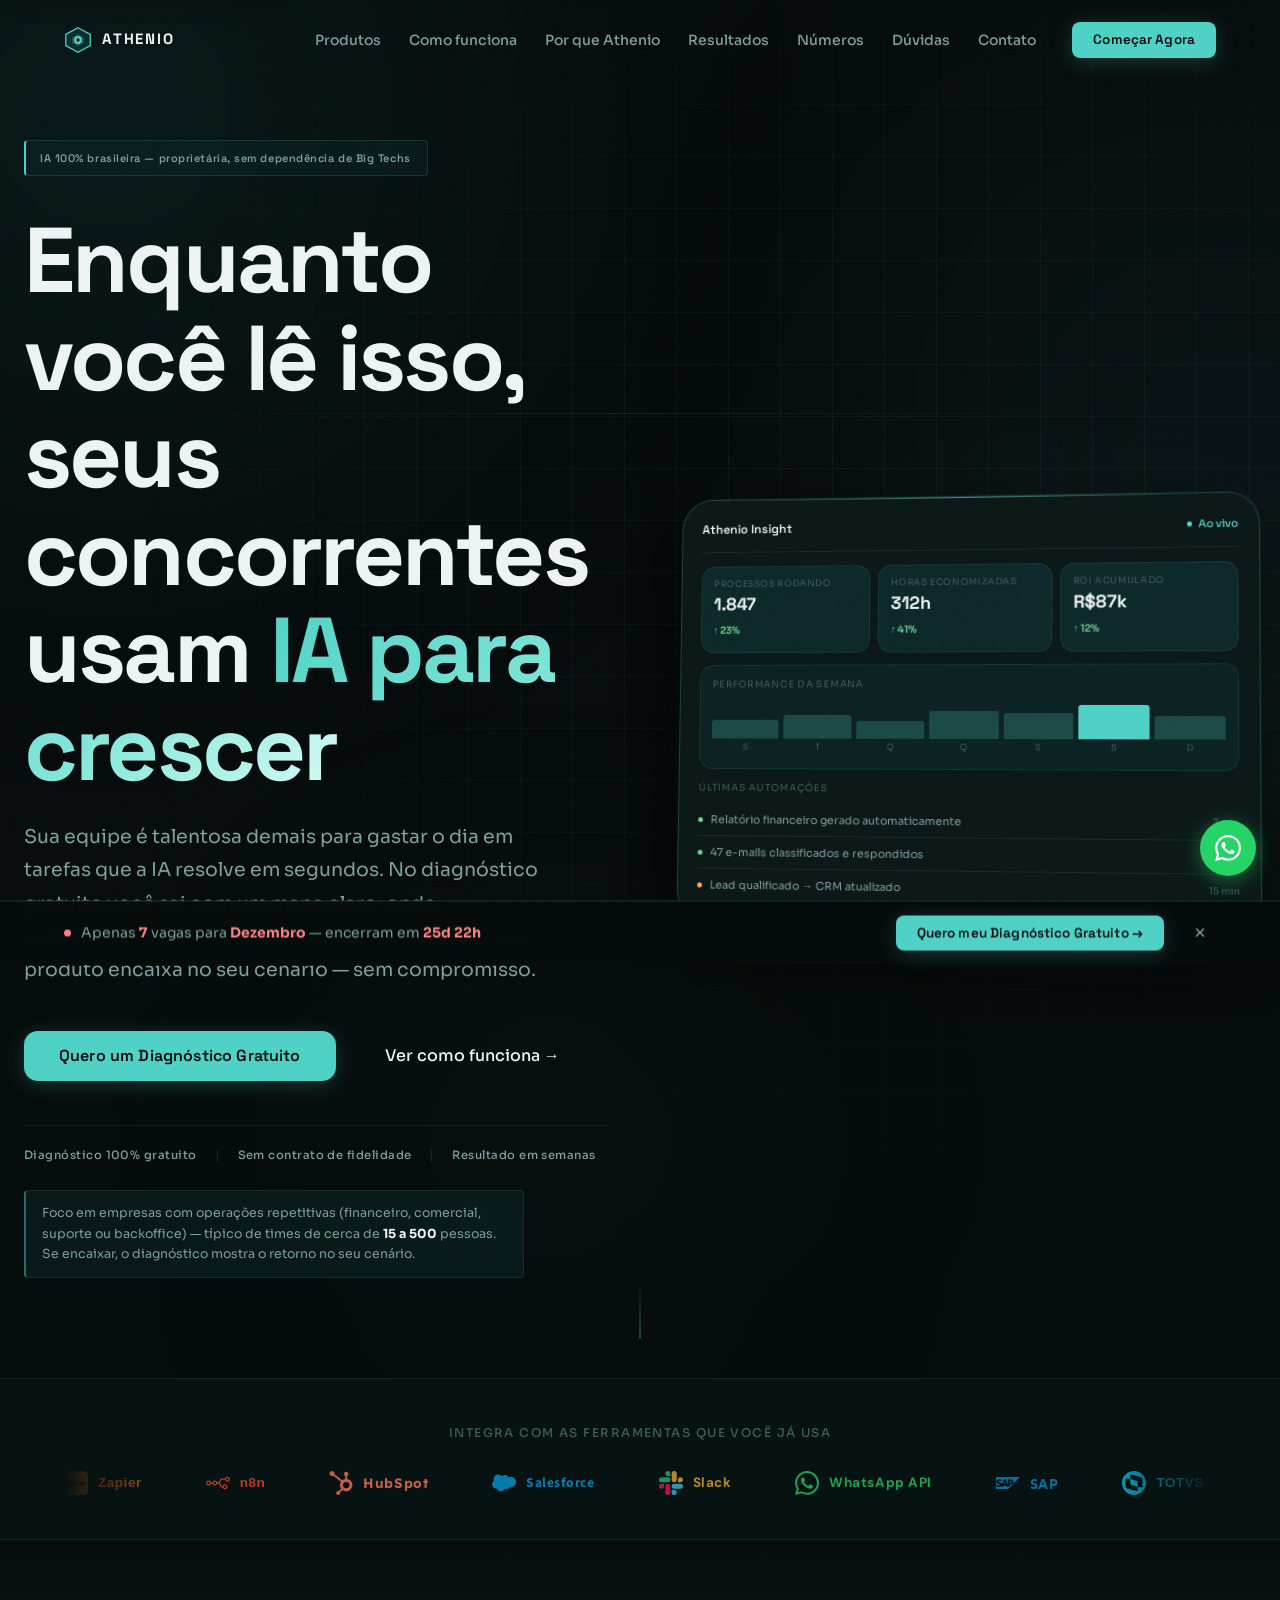
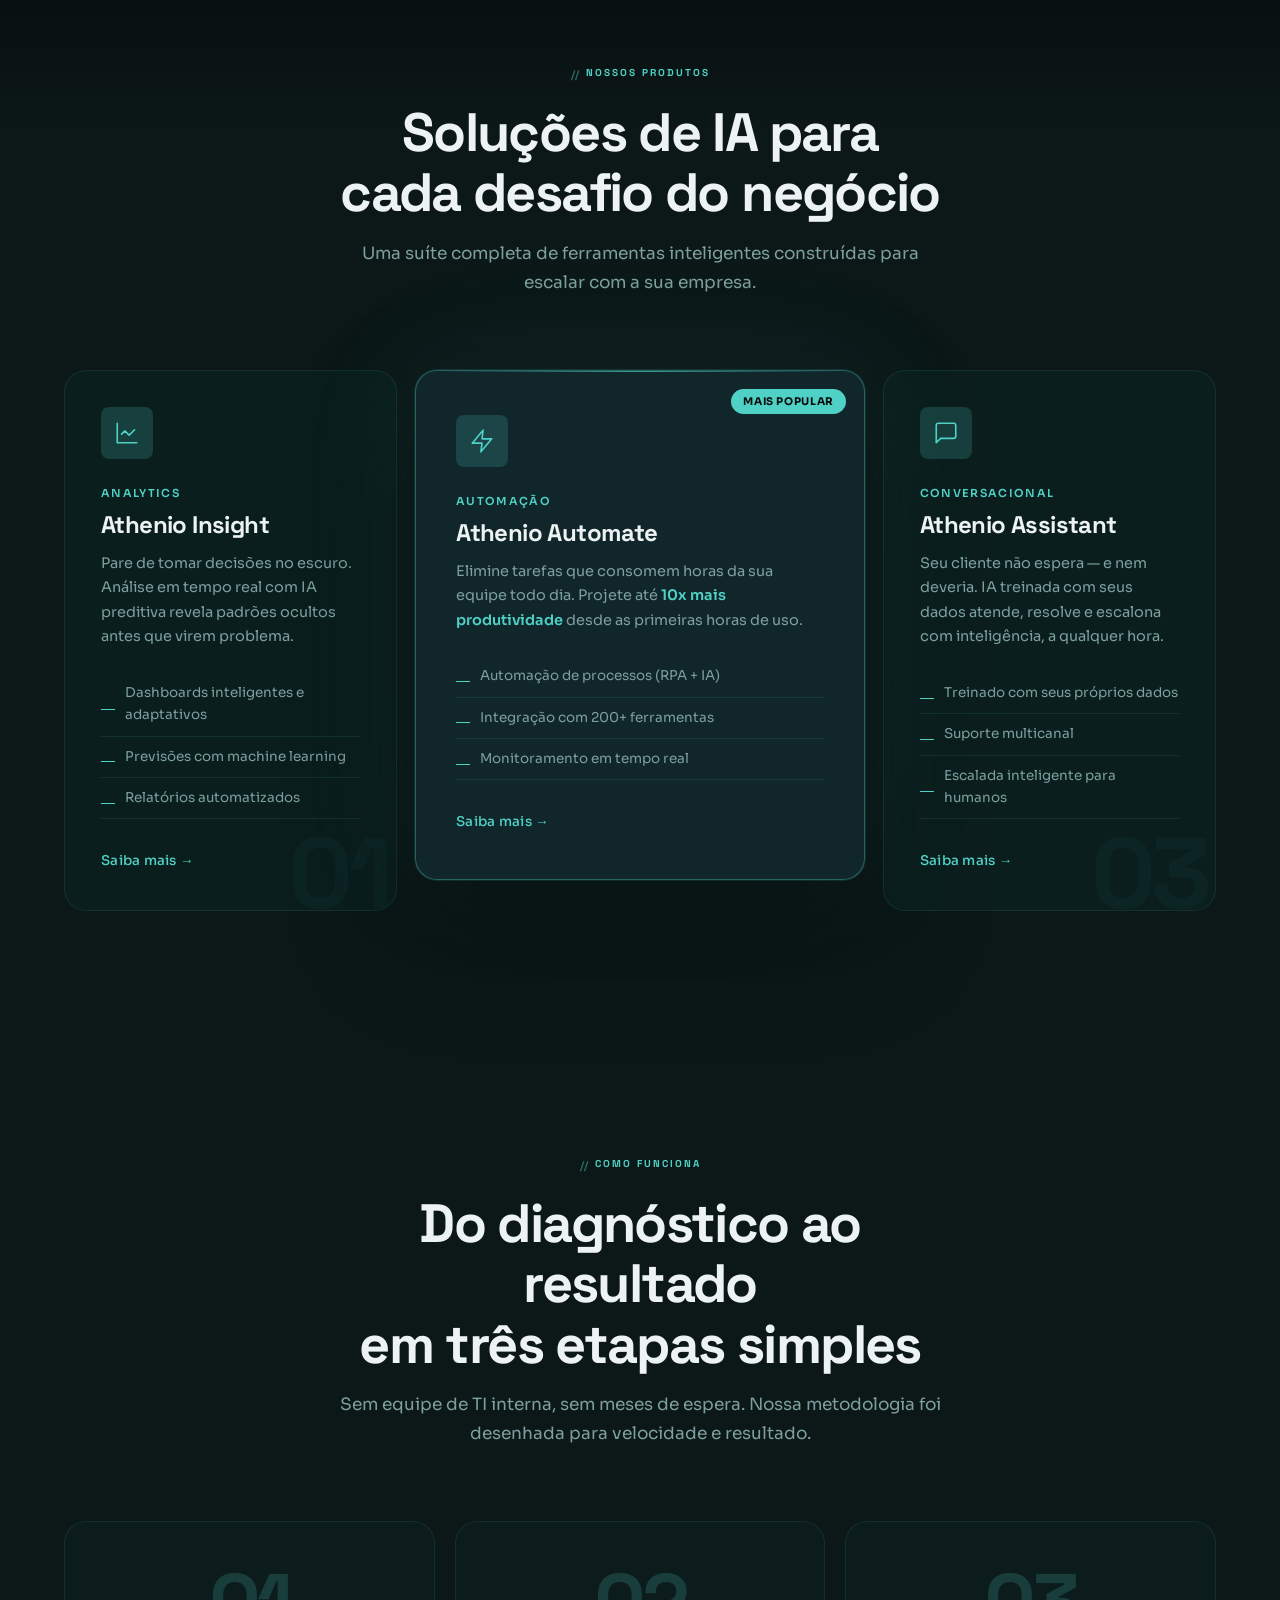
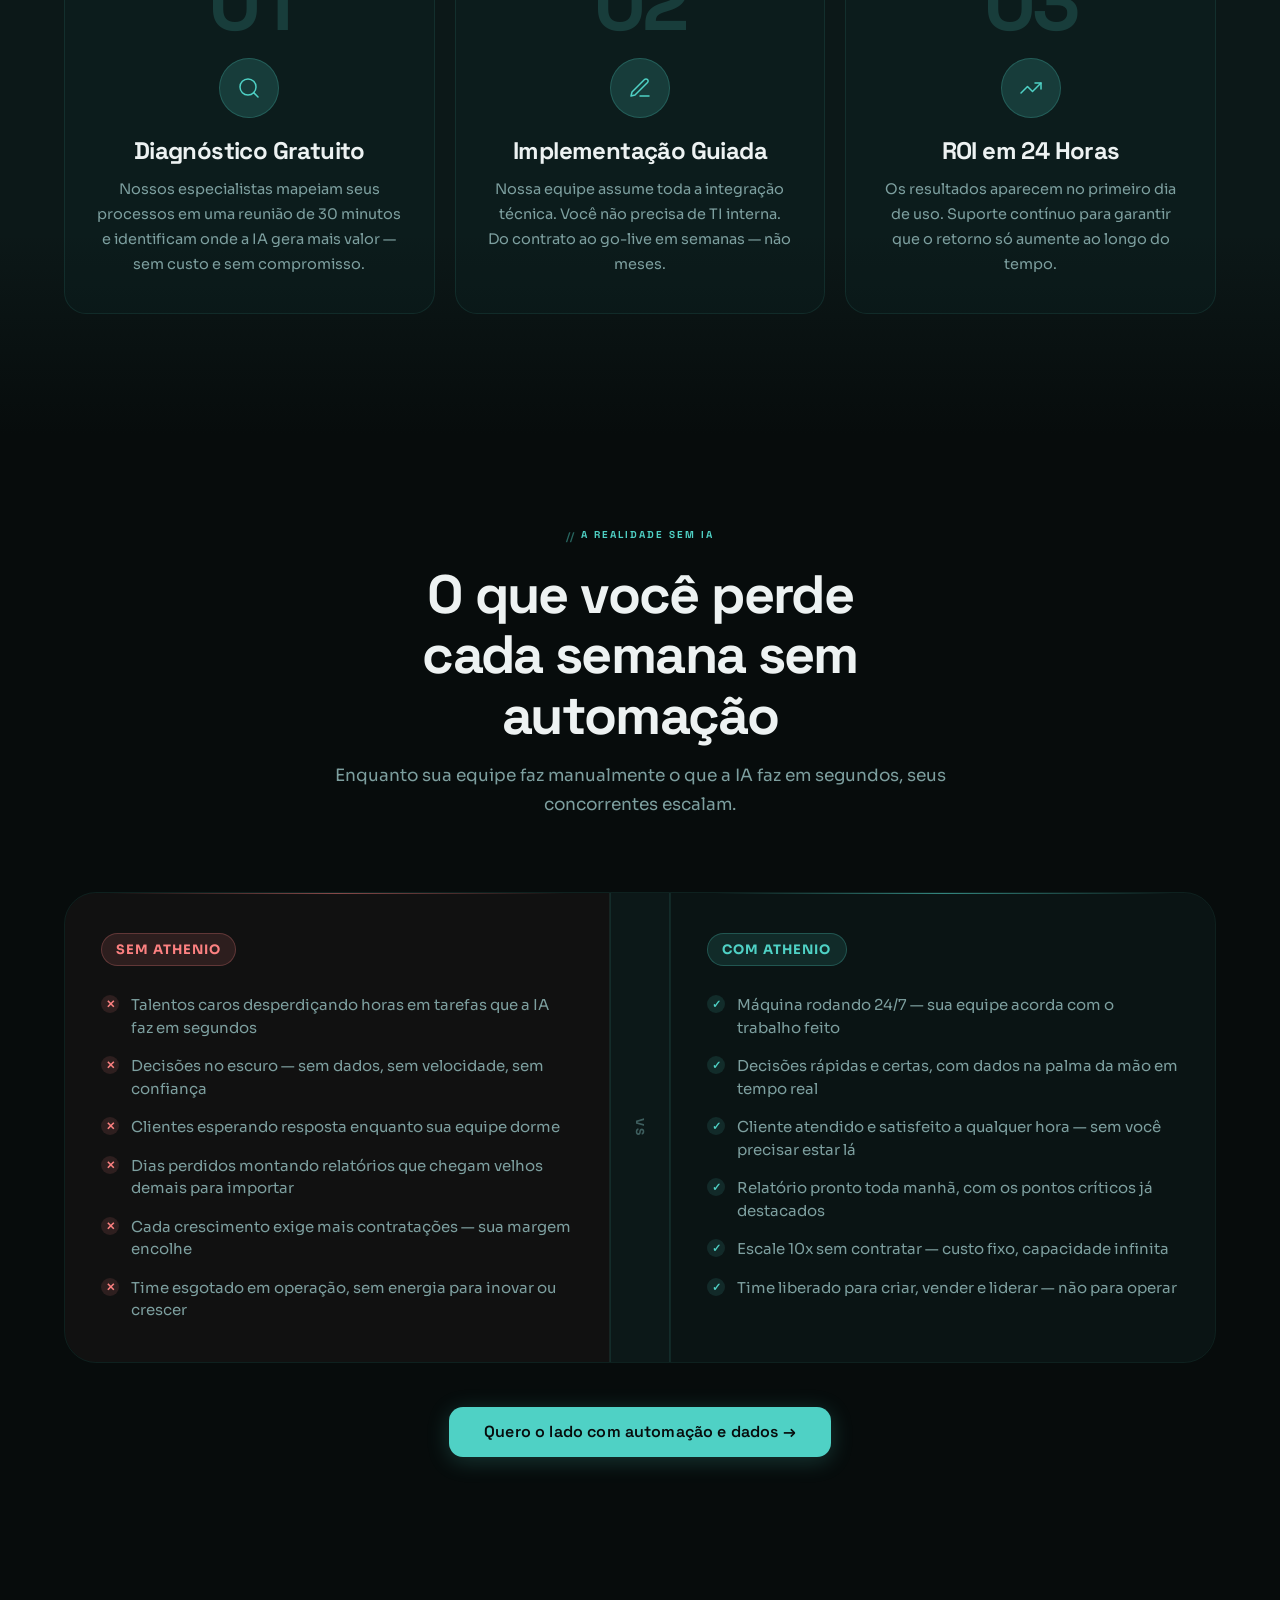
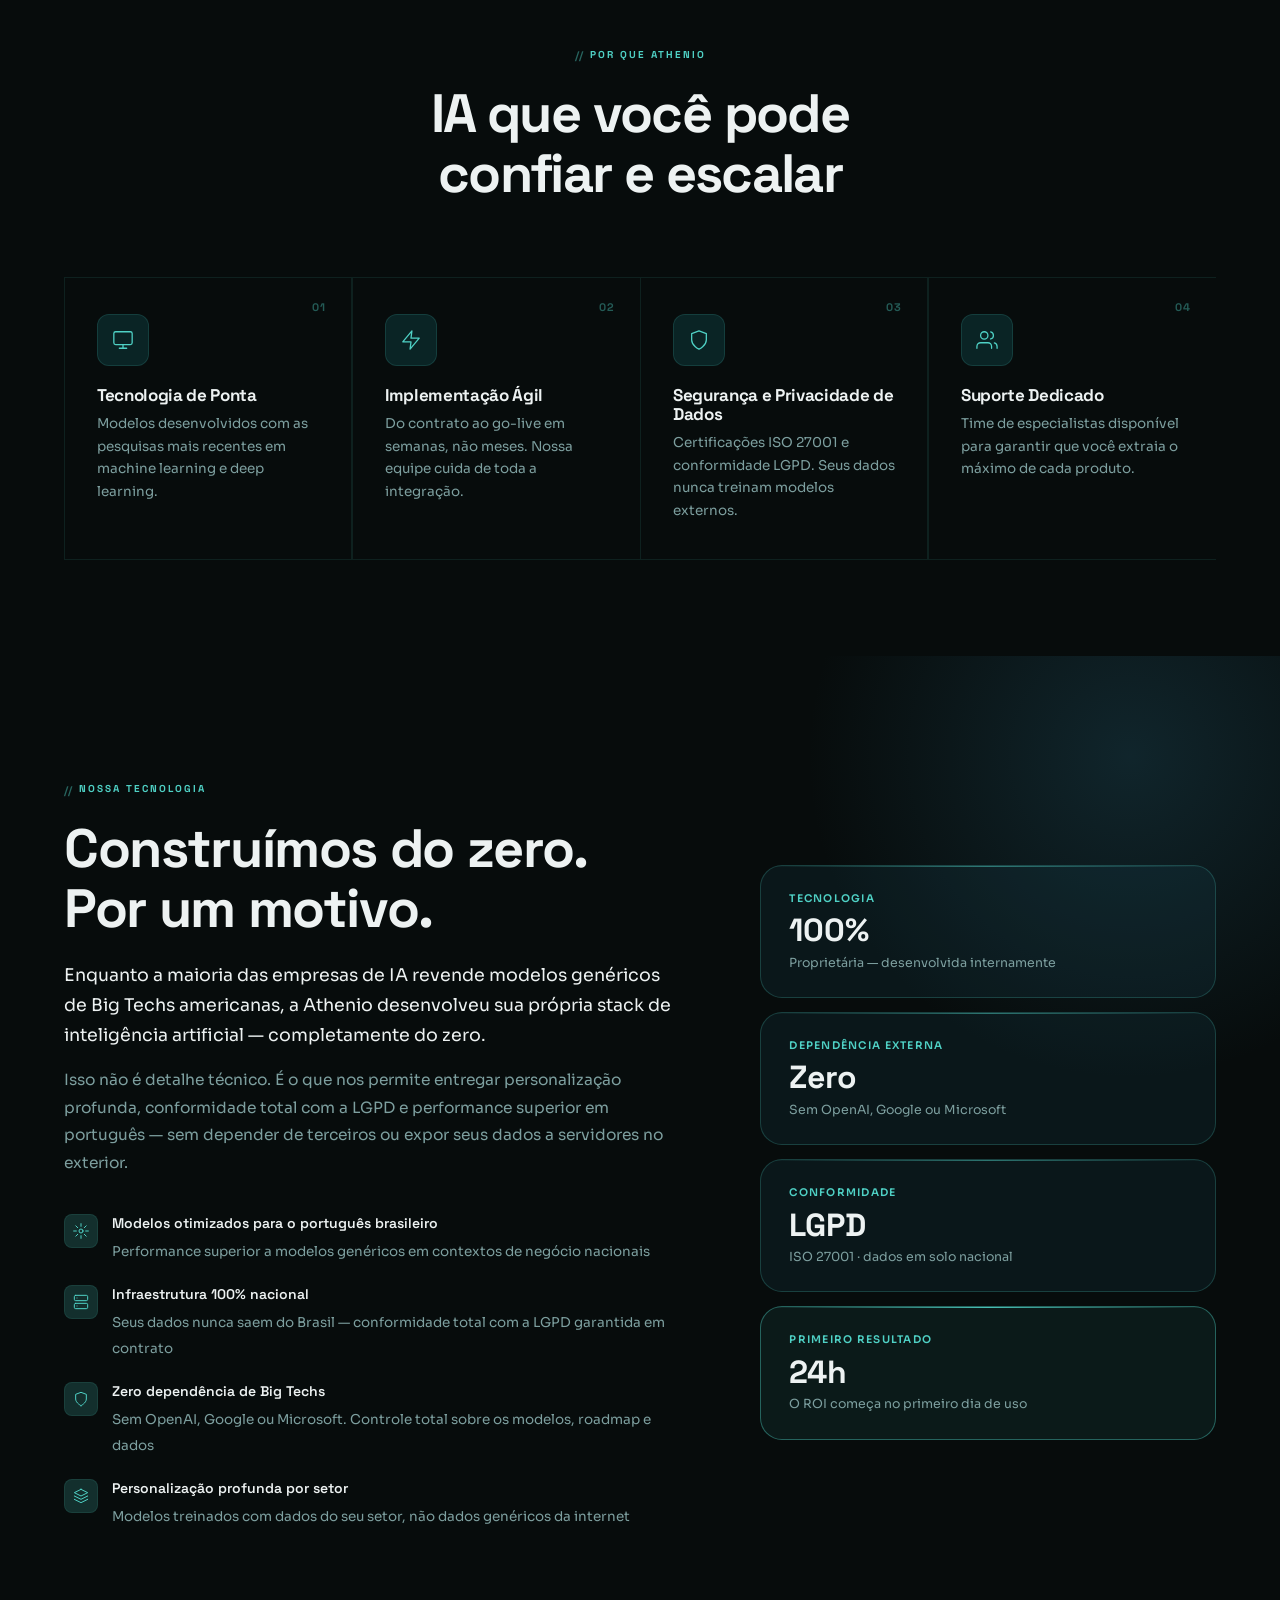
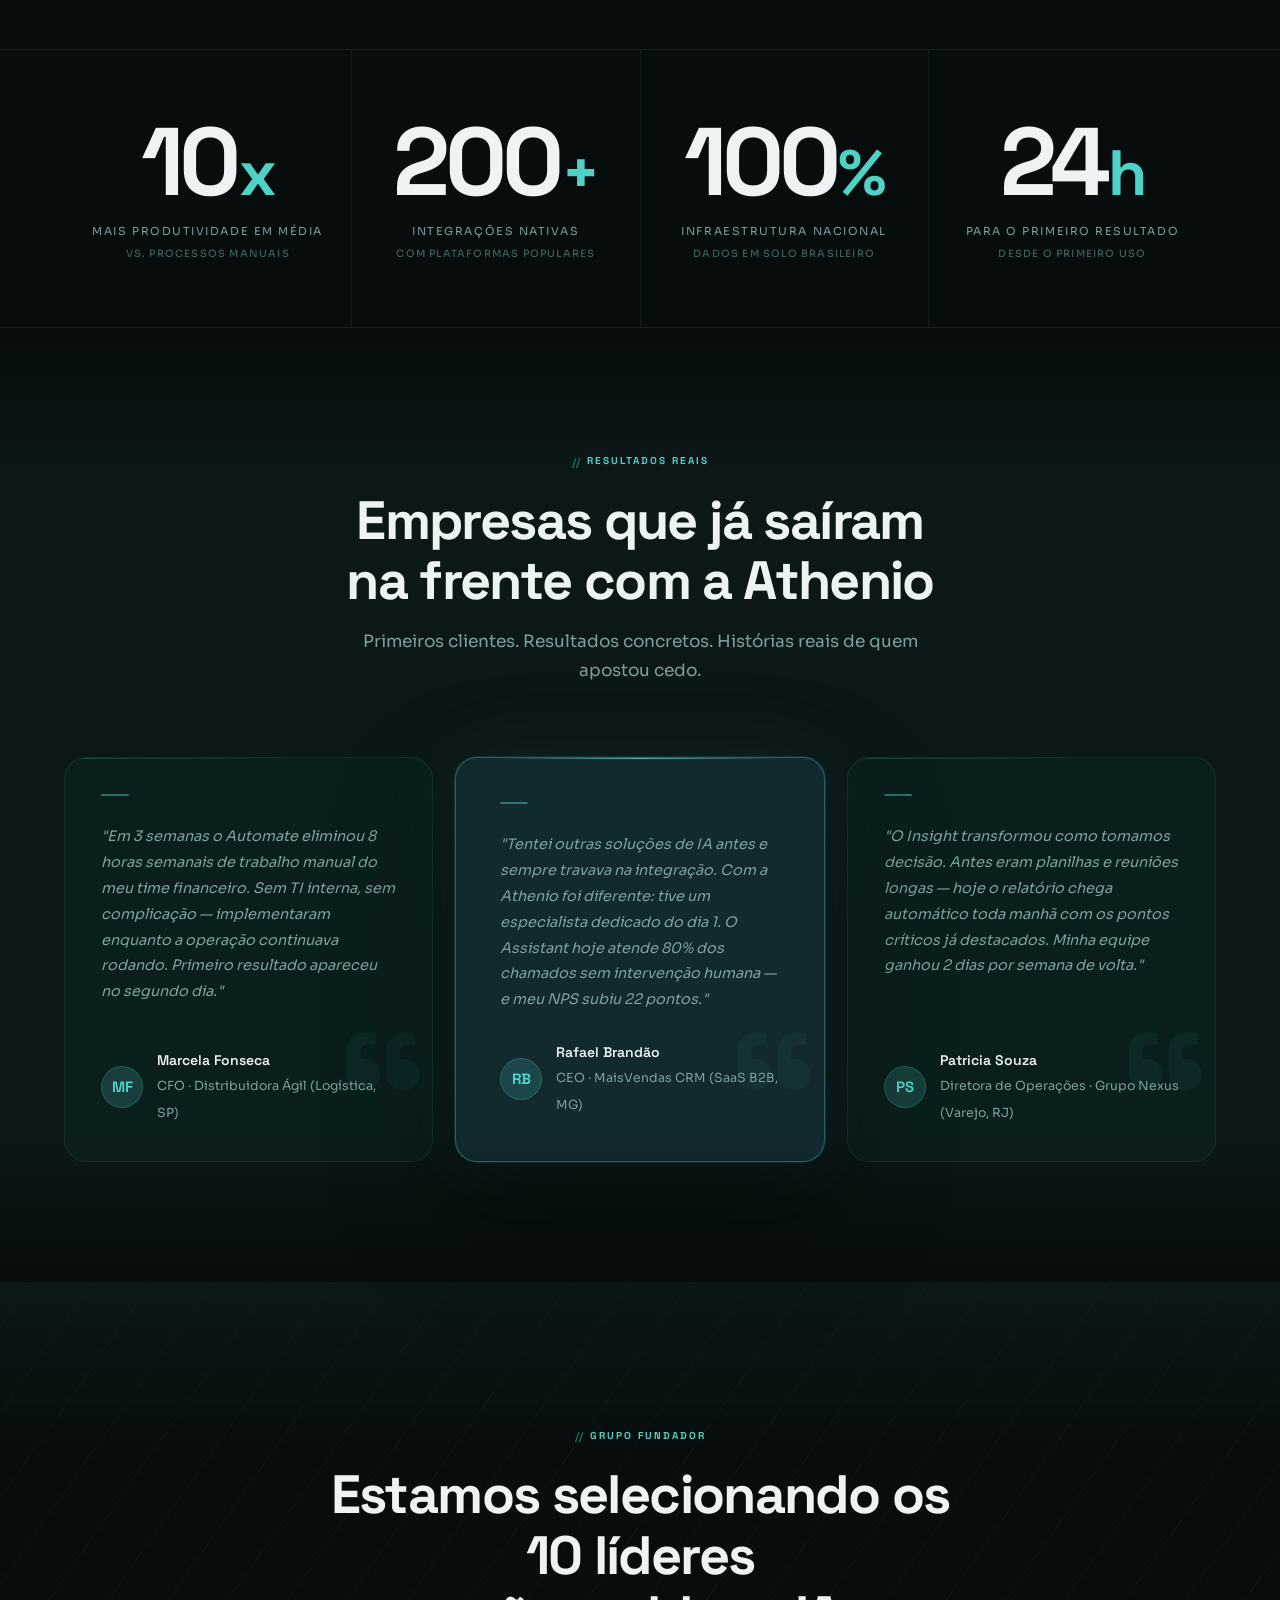
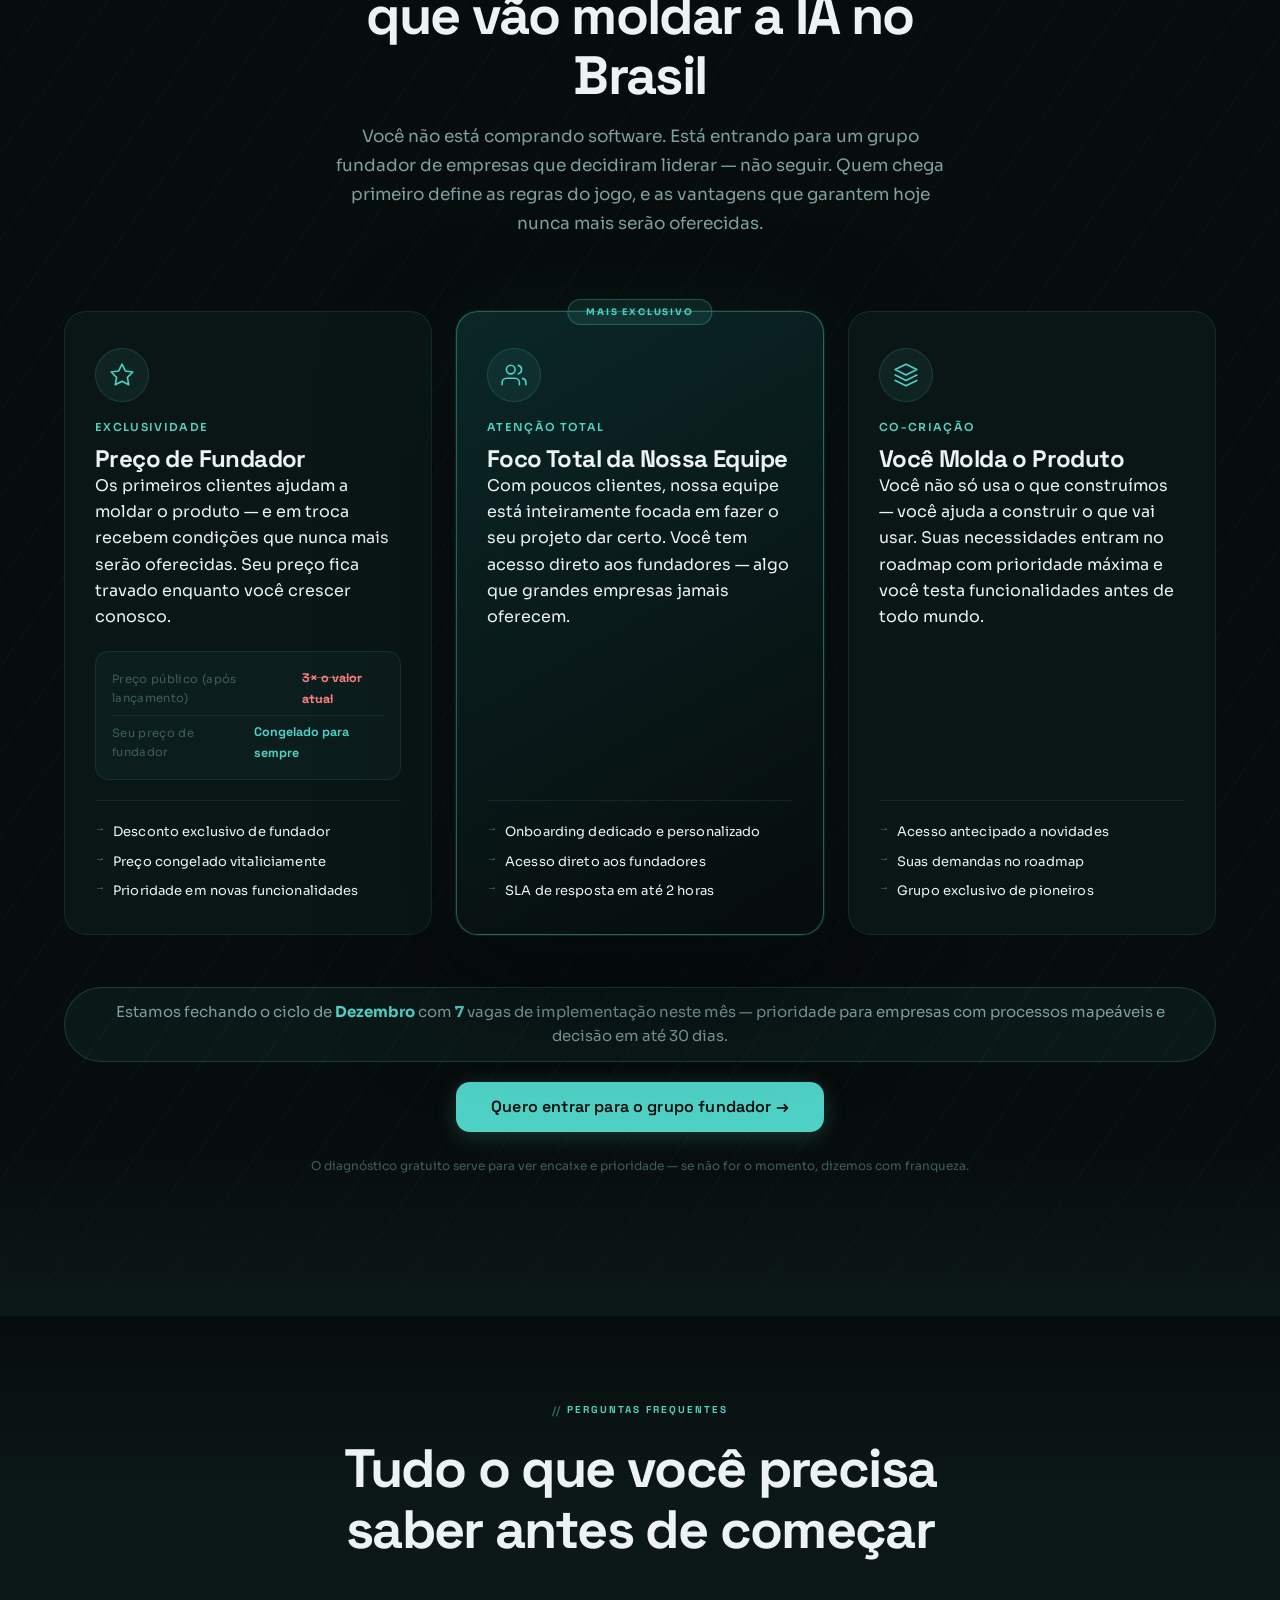
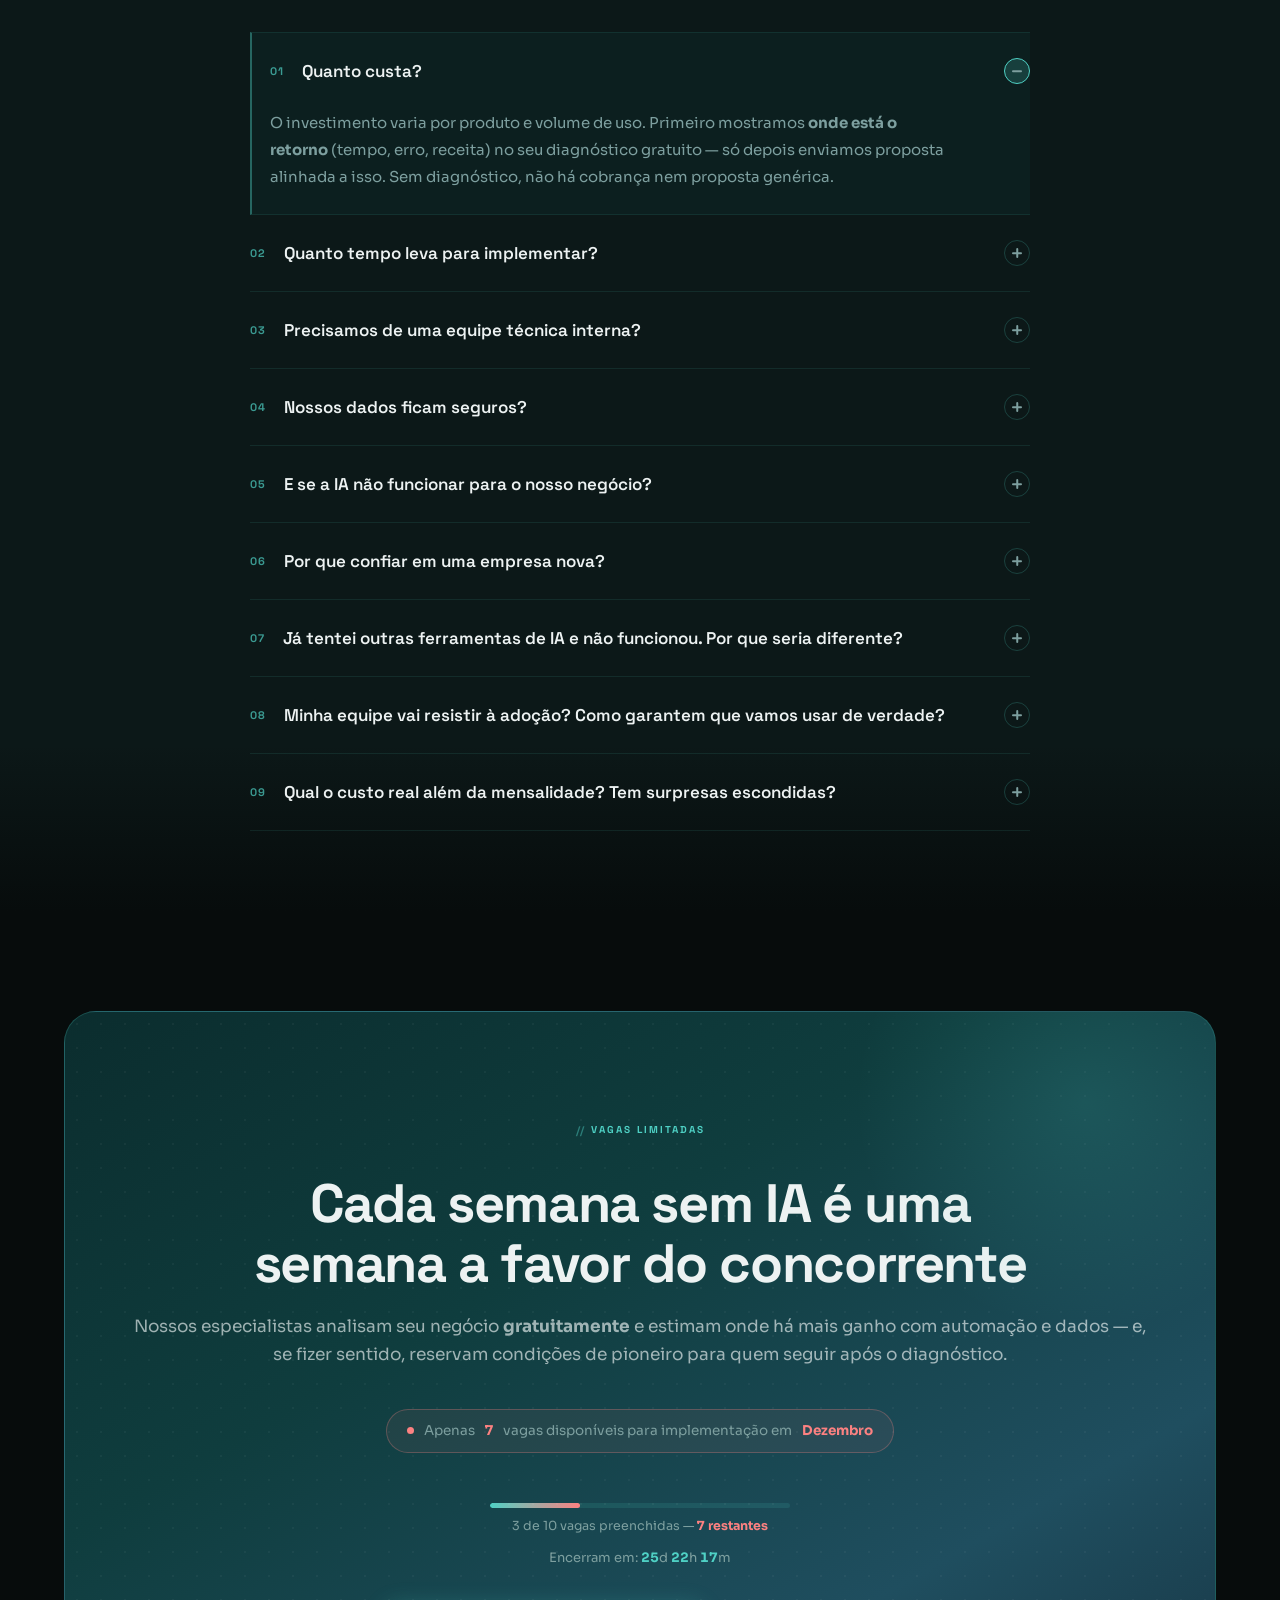
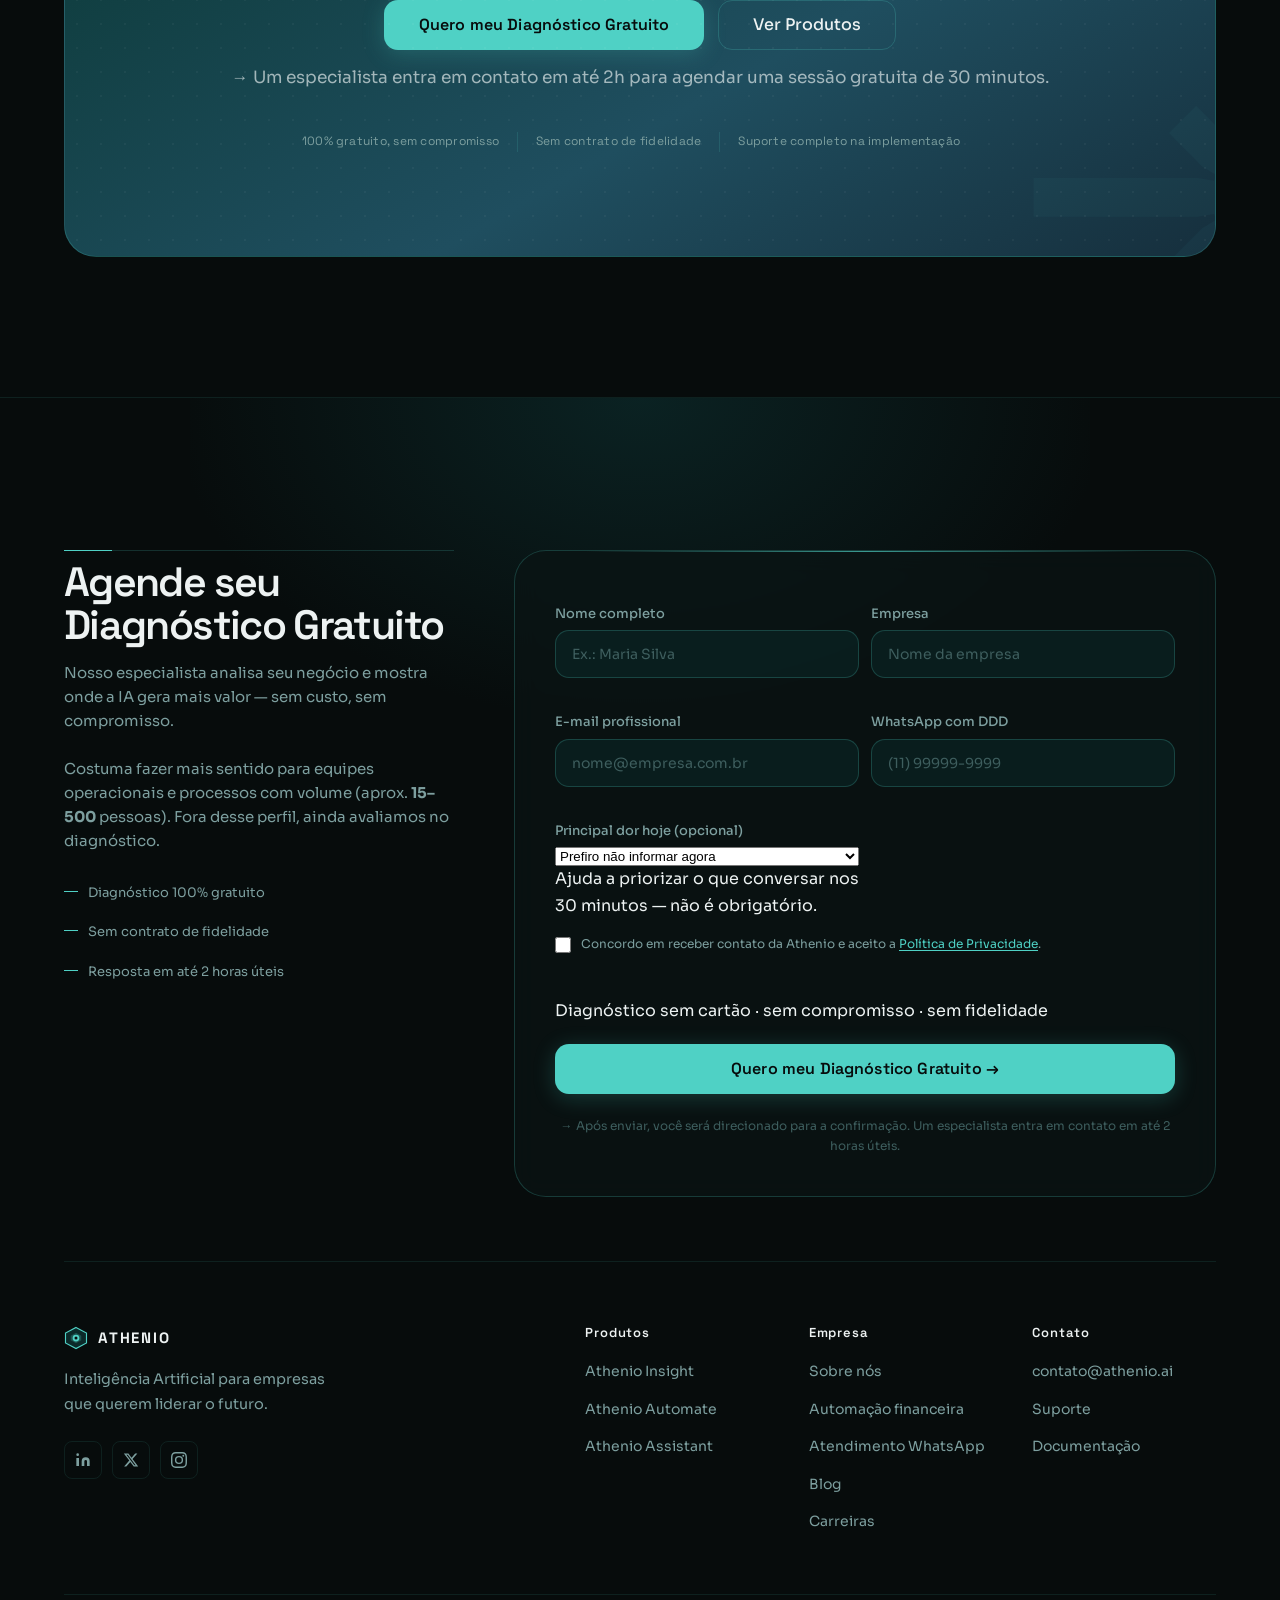
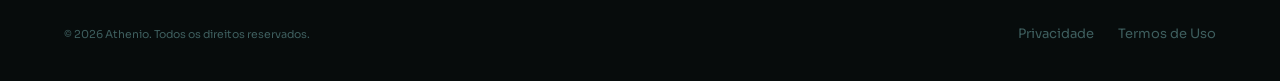
==== commit 2c316a8a: "feat: comprehensive landing page design enhancements - Add enhancements.css with 5 rounds of design " ====
--- a/index.html
+++ b/index.html
@@ -3,6 +3,14 @@
 <head>
   <meta charset="UTF-8">
   <meta name="viewport" content="width=device-width, initial-scale=1.0">
+
+  <!-- Google Tag Manager -->
+  <script>(function(w,d,s,l,i){w[l]=w[l]||[];w[l].push({'gtm.start':
+  new Date().getTime(),event:'gtm.js'});var f=d.getElementsByTagName(s)[0],
+  j=d.createElement(s),dl=l!='dataLayer'?'&l='+l:'';j.async=true;j.src=
+  'https://www.googletagmanager.com/gtm.js?id='+i+dl;f.parentNode.insertBefore(j,f);
+  })(window,document,'script','dataLayer','GTM-NG6MGQG7');</script>
+  <!-- End Google Tag Manager -->
 
   <!-- Primary Meta Tags -->
   <title>Athenio — Inteligência Artificial que Transforma Negócios</title>
@@ -53,7 +61,8 @@
     <link href="https://fonts.googleapis.com/css2?family=Lexend:wght@600&family=Source+Sans+3:wght@600&family=DM+Sans:opsz,wght@9..40,700&family=Ubuntu:wght@700&display=swap" rel="stylesheet">
   </noscript>
 
-  <link rel="stylesheet" href="css/styles.css">
+  <link rel="stylesheet" href="css/styles.css?v=2">
+  <link rel="stylesheet" href="css/enhancements.css?v=1">
 
   <!-- Structured Data: Organization -->
   <script type="application/ld+json">
@@ -160,6 +169,9 @@
   </script>
 </head>
 <body>
+  <!-- Google Tag Manager (noscript) -->
+  <noscript><iframe src="https://www.googletagmanager.com/ns.html?id=GTM-NG6MGQG7" height="0" width="0" style="display:none;visibility:hidden" title="Google Tag Manager"></iframe></noscript>
+  <!-- End Google Tag Manager (noscript) -->
 
   <a class="skip-link" href="#main-content">Pular para o conteúdo principal</a>
 
@@ -216,10 +228,11 @@
           <a href="#produtos" class="btn btn-ghost btn-lg">Ver como funciona →</a>
         </div>
         <div class="hero-trust" data-animate>
-          <span>✓ Diagnóstico 100% gratuito</span>
-          <span>✓ Sem contrato de fidelidade</span>
-          <span>✓ Resultado em semanas</span>
-        </div>
+          <span>Diagnóstico 100% gratuito</span>
+          <span>Sem contrato de fidelidade</span>
+          <span>Resultado em semanas</span>
+        </div>
+        <p class="hero-icp" data-animate>Foco em empresas com operações repetitivas (financeiro, comercial, suporte ou backoffice) — típico de times de cerca de <strong>15 a 500</strong> pessoas. Se encaixar, o diagnóstico mostra o retorno no seu cenário.</p>
       </div>
       <div class="hero-visual" aria-hidden="true" data-animate>
         <div class="dashboard-mockup">
@@ -972,9 +985,9 @@
         </div>
         <p class="cta-next-step">→ Um especialista entra em contato em até 2h para agendar uma sessão gratuita de 30 minutos.</p>
         <div class="cta-guarantee">
-          <span>✓ 100% gratuito, sem compromisso</span>
-          <span>✓ Sem contrato de fidelidade</span>
-          <span>✓ Suporte completo na implementação</span>
+          <span>100% gratuito, sem compromisso</span>
+          <span>Sem contrato de fidelidade</span>
+          <span>Suporte completo na implementação</span>
         </div>
       </div>
     </div>
@@ -991,16 +1004,27 @@
         <div class="footer-form-info">
           <h3 id="footer-form-heading">Agende seu<br>Diagnóstico Gratuito</h3>
           <p>Nosso especialista analisa seu negócio e mostra onde a IA gera mais valor — sem custo, sem compromisso.</p>
+          <p class="footer-form-icp" id="footer-form-icp">Costuma fazer mais sentido para equipes operacionais e processos com volume (aprox. <strong>15–500</strong> pessoas). Fora desse perfil, ainda avaliamos no diagnóstico.</p>
           <ul class="footer-form-trust">
-            <li>✓ Diagnóstico 100% gratuito</li>
-            <li>✓ Sem contrato de fidelidade</li>
-            <li>✓ Resposta em até 2 horas úteis</li>
+            <li>Diagnóstico 100% gratuito</li>
+            <li>Sem contrato de fidelidade</li>
+            <li>Resposta em até 2 horas úteis</li>
           </ul>
         </div>
         <div class="footer-form-side">
           <form class="lead-form" id="leadForm" novalidate aria-labelledby="footer-form-heading">
             <!-- Honeypot — invisível para humanos; bots preenchem e são bloqueados -->
             <input class="lead-honeypot" type="text" name="_hp" tabindex="-1" autocomplete="off" aria-hidden="true">
+            <!-- Atribuição (Ads / campanhas) — preenchido via URL ?utm_*= ou sessionStorage -->
+            <div class="lead-utm-fields" aria-hidden="true">
+              <input type="hidden" name="utm_source" id="utm_source" value="" autocomplete="off">
+              <input type="hidden" name="utm_medium" id="utm_medium" value="" autocomplete="off">
+              <input type="hidden" name="utm_campaign" id="utm_campaign" value="" autocomplete="off">
+              <input type="hidden" name="utm_content" id="utm_content" value="" autocomplete="off">
+              <input type="hidden" name="utm_term" id="utm_term" value="" autocomplete="off">
+              <input type="hidden" name="gclid" id="gclid" value="" autocomplete="off">
+              <input type="hidden" name="fbclid" id="fbclid" value="" autocomplete="off">
+            </div>
             <div class="lead-form-row">
               <div class="lead-field">
                 <label class="lead-label" for="f-nome">Nome completo</label>
@@ -1025,22 +1049,32 @@
                 <span class="lead-error" id="err-whatsapp" role="alert"></span>
               </div>
             </div>
+            <div class="lead-form-row">
+              <div class="lead-field lead-field--full">
+                <label class="lead-label" for="f-dor">Principal dor hoje <span class="lead-optional">(opcional)</span></label>
+                <select name="dor_principal" id="f-dor" aria-describedby="hint-dor">
+                  <option value="">Prefiro não informar agora</option>
+                  <option value="automacao_backoffice">Automação / backoffice</option>
+                  <option value="dados_relatorios">Dados, relatórios e decisão</option>
+                  <option value="atendimento_whatsapp">Atendimento / WhatsApp</option>
+                  <option value="comercial_crm">Comercial / CRM / vendas</option>
+                  <option value="outro">Outro / ainda estou mapeando</option>
+                </select>
+                <span id="hint-dor" class="lead-hint">Ajuda a priorizar o que conversar nos 30 minutos — não é obrigatório.</span>
+              </div>
+            </div>
             <label class="lead-consent" for="f-consent">
               <input type="checkbox" name="consent" id="f-consent" required aria-required="true" aria-invalid="false" aria-describedby="err-consent privacy-consent-text">
               <span id="privacy-consent-text">Concordo em receber contato da Athenio e aceito a <a href="privacidade.html" rel="noopener">Política de Privacidade</a>.</span>
             </label>
             <span class="lead-error" id="err-consent" role="alert"></span>
+            <p class="form-trust-seal" id="form-trust-seal">Diagnóstico sem cartão · sem compromisso · sem fidelidade</p>
             <button type="submit" class="btn btn-primary btn-lg lead-submit" id="leadSubmit">
               <span class="lead-submit-text">Quero meu Diagnóstico Gratuito →</span>
               <span class="lead-submit-spinner" aria-hidden="true"></span>
             </button>
-            <p class="form-next-step">→ Um especialista entra em contato em até 2 horas úteis para agendar sua sessão.</p>
+            <p class="form-next-step">→ Após enviar, você será direcionado para a confirmação. Um especialista entra em contato em até 2 horas úteis.</p>
           </form>
-          <div class="lead-success" id="leadSuccess" role="status" aria-live="polite" aria-atomic="true">
-            <div class="lead-success-icon" aria-hidden="true">✓</div>
-            <h3 id="lead-success-heading" tabindex="-1">Recebemos seu contato!</h3>
-            <p>Confira o WhatsApp e o e-mail: um especialista responde em até <strong>2 horas úteis</strong> para agendar seus 30 minutos gratuitos.</p>
-          </div>
         </div>
       </div>
 
@@ -1082,6 +1116,8 @@
             <h4>Empresa</h4>
             <ul>
               <li><a href="#sobre">Sobre nós</a></li>
+              <li><a href="automacao-financeira.html">Automação financeira</a></li>
+              <li><a href="atendimento-whatsapp.html">Atendimento WhatsApp</a></li>
               <li><a href="#" rel="noopener">Blog</a></li>
               <li><a href="#" rel="noopener">Carreiras</a></li>
             </ul>
@@ -1131,6 +1167,25 @@
     </svg>
   </a>
 
+  <!-- Mobile sticky bottom CTA — aparece ao sair do hero -->
+  <div class="mobile-sticky-cta" id="mobileStickyCta" aria-hidden="true">
+    <a href="#footer" class="btn btn-primary btn-lg">Diagnóstico Gratuito →</a>
+  </div>
+
+  <script src="js/analytics.js"></script>
   <script src="js/main.js"></script>
+  <script>
+    (function () {
+      var bar = document.getElementById('mobileStickyCta');
+      var hero = document.getElementById('hero');
+      if (!bar || !hero) return;
+      var obs = new IntersectionObserver(function (entries) {
+        var gone = !entries[0].isIntersecting;
+        bar.classList.toggle('is-visible', gone);
+        bar.setAttribute('aria-hidden', gone ? 'false' : 'true');
+      }, { threshold: 0 });
+      obs.observe(hero);
+    })();
+  </script>
 </body>
 </html>
--- a/css/enhancements.css
+++ b/css/enhancements.css
@@ -0,0 +1,1457 @@
+/* ============================================================
+   ATHENIO — DESIGN ENHANCEMENTS
+   Overrides aplicados sobre styles.css:
+   1. Grain texture global
+   2. Hero background (sem orbs pulsantes)
+   3. Section-tag estilo técnico //
+   4. Hero badge redesenhado
+   5. Products grid assimétrico + números decorativos
+   6. Testimonials com aspas decorativas
+   7. Feature items refinados
+   8. CTA card mais impactante
+   9. Comparison section melhorias
+   10. Micro-detalhes gerais
+   ============================================================ */
+
+/* ----------------------------------------------------------
+   1. GRAIN TEXTURE — overlay sutil em toda a página
+   ---------------------------------------------------------- */
+body::before {
+  content: '';
+  position: fixed;
+  inset: 0;
+  z-index: 9998;
+  pointer-events: none;
+  opacity: 0.028;
+  background-image: url("data:image/svg+xml,%3Csvg xmlns='http://www.w3.org/2000/svg' width='300' height='300'%3E%3Cfilter id='n'%3E%3CfeTurbulence type='fractalNoise' baseFrequency='0.72' numOctaves='4' stitchTiles='stitch'/%3E%3C/filter%3E%3Crect width='300' height='300' filter='url(%23n)'/%3E%3C/svg%3E");
+  background-size: 180px 180px;
+  mix-blend-mode: overlay;
+}
+
+/* ----------------------------------------------------------
+   2. HERO BACKGROUND — orbs mais difusos, quase estáticos
+   ---------------------------------------------------------- */
+
+/* Torna a animação imperceptível em vez de pulsante */
+@keyframes pulse-orb {
+  0%, 100% { opacity: 0.22; transform: scale(1); }
+  50%       { opacity: 0.30; transform: scale(1.012); }
+}
+
+/* Muito mais blur = menos "bolha" e mais "atmosfera" */
+.orb {
+  filter: blur(160px) !important;
+}
+
+/* Orb 1: maior e mais recuado ao fundo */
+.orb-1 {
+  width: 900px !important;
+  height: 900px !important;
+  background: radial-gradient(circle, rgba(15, 61, 62, 0.6) 0%, transparent 58%) !important;
+  top: -340px !important;
+  left: -340px !important;
+  animation-duration: 22s !important;
+}
+
+/* Orb 2: reposicionado, mais sutil */
+.orb-2 {
+  width: 720px !important;
+  height: 720px !important;
+  background: radial-gradient(circle, rgba(31, 78, 95, 0.38) 0%, transparent 58%) !important;
+  top: 5% !important;
+  right: -300px !important;
+  animation-duration: 28s !important;
+}
+
+/* Orb 3: quase invisível, só textura de profundidade */
+.orb-3 {
+  width: 640px !important;
+  height: 640px !important;
+  background: radial-gradient(circle, rgba(79, 209, 197, 0.06) 0%, transparent 58%) !important;
+  bottom: -80px !important;
+  left: 18% !important;
+  animation-duration: 34s !important;
+}
+
+/* Grid pattern: reposicionado para o lado direito (onde está o dashboard) */
+.grid-pattern {
+  background-image:
+    linear-gradient(rgba(79, 209, 197, 0.065) 1px, transparent 1px),
+    linear-gradient(90deg, rgba(79, 209, 197, 0.065) 1px, transparent 1px) !important;
+  background-size: 52px 52px !important;
+  -webkit-mask-image: radial-gradient(ellipse 110% 85% at 68% 38%, black 10%, transparent 62%) !important;
+  mask-image: radial-gradient(ellipse 110% 85% at 68% 38%, black 10%, transparent 62%) !important;
+}
+
+/* Adiciona um beam de luz horizontal sutil no hero */
+.hero-bg::after {
+  content: '';
+  position: absolute;
+  top: 30%;
+  left: -10%;
+  right: -10%;
+  height: 1px;
+  background: linear-gradient(90deg,
+    transparent 0%,
+    rgba(79, 209, 197, 0.0) 20%,
+    rgba(79, 209, 197, 0.12) 50%,
+    rgba(79, 209, 197, 0.0) 80%,
+    transparent 100%
+  );
+  pointer-events: none;
+}
+
+/* ----------------------------------------------------------
+   3. SECTION-TAG — estilo técnico // em vez de linha horizontal
+   ---------------------------------------------------------- */
+.section-tag {
+  font-family: var(--font-title) !important;
+  font-size: 10px !important;
+  font-weight: 700 !important;
+  letter-spacing: 0.2em !important;
+  gap: 7px !important;
+  margin-bottom: 20px !important;
+}
+
+.section-tag::before {
+  content: '//' !important;
+  font-family: var(--font-title);
+  font-size: 11px;
+  font-weight: 700;
+  letter-spacing: 0 !important;
+  width: auto !important;
+  height: auto !important;
+  background: none !important;
+  opacity: 0.45;
+  flex-shrink: 0;
+}
+
+/* ----------------------------------------------------------
+   4. HERO BADGE — linha vertical de acento no lugar do pill
+   ---------------------------------------------------------- */
+.hero-badge {
+  padding: 8px 16px 8px 14px !important;
+  border: 1px solid rgba(79, 209, 197, 0.15) !important;
+  border-left: 2px solid var(--accent) !important;
+  border-radius: 4px !important;
+  background: rgba(15, 61, 62, 0.22) !important;
+  backdrop-filter: none !important;
+  font-family: var(--font-title) !important;
+  font-size: 11px !important;
+  font-weight: 600 !important;
+  letter-spacing: 0.05em !important;
+  margin-bottom: 36px !important;
+}
+
+/* Remove o dot piscante — era a marca mais genérica */
+.badge-dot {
+  display: none !important;
+}
+
+/* ----------------------------------------------------------
+   5. PRODUCTS — grid assimétrico + números decorativos
+   ---------------------------------------------------------- */
+
+/* Card do meio (featured) é 35% mais largo */
+.products-grid {
+  grid-template-columns: 1fr 1.35fr 1fr !important;
+  gap: 18px !important;
+}
+
+/* Featured: mais padding, border e shadow mais fortes */
+.product-card--featured {
+  padding: 44px 40px !important;
+  border-color: rgba(79, 209, 197, 0.36) !important;
+  box-shadow:
+    0 0 0 1px rgba(79, 209, 197, 0.12),
+    0 48px 120px rgba(0, 0, 0, 0.45),
+    0 0 120px rgba(79, 209, 197, 0.1) !important;
+}
+
+/* Linha de topo do card featured: mais brilhante */
+.product-card--featured::before {
+  left: 6% !important;
+  right: 6% !important;
+  background: linear-gradient(90deg, transparent, rgba(79, 209, 197, 1), transparent) !important;
+  opacity: 0.7;
+}
+
+/* Números decorativos de fundo nos cards 1 e 3 */
+.products-grid .product-card:nth-child(1)::before {
+  content: '01';
+  position: absolute;
+  bottom: -14px; right: 8px;
+  font-family: var(--font-title);
+  font-size: 100px;
+  font-weight: 900;
+  line-height: 1;
+  color: rgba(79, 209, 197, 0.04);
+  pointer-events: none;
+  user-select: none;
+  letter-spacing: -0.05em;
+  z-index: 0;
+}
+
+.products-grid .product-card:nth-child(3)::before {
+  content: '03';
+  position: absolute;
+  bottom: -14px; right: 8px;
+  font-family: var(--font-title);
+  font-size: 100px;
+  font-weight: 900;
+  line-height: 1;
+  color: rgba(79, 209, 197, 0.04);
+  pointer-events: none;
+  user-select: none;
+  letter-spacing: -0.05em;
+  z-index: 0;
+}
+
+/* Lista de features: traço horizontal no lugar de ponto */
+.product-features li::before {
+  content: '' !important;
+  width: 14px !important;
+  height: 1px !important;
+  border-radius: 0 !important;
+  background: var(--accent) !important;
+  flex-shrink: 0;
+  margin-top: 10px;
+}
+
+/* ----------------------------------------------------------
+   6. FEATURE ITEMS — counter com mais personalidade
+   ---------------------------------------------------------- */
+.feature-item::after {
+  color: var(--accent) !important;
+  opacity: 0.4;
+  font-size: 10px !important;
+  letter-spacing: 0.1em !important;
+}
+
+/* ----------------------------------------------------------
+   7. TESTIMONIALS — aspas decorativas grandes
+   ---------------------------------------------------------- */
+
+/* Precisamos de overflow:hidden para clipar a aspa */
+.testimonial-card {
+  overflow: hidden !important;
+}
+
+/* Aspa grande no canto inferior direito de cada card */
+.testimonial-card::after {
+  content: '\201C';
+  position: absolute;
+  bottom: -28px; right: 10px;
+  font-family: var(--font-title);
+  font-size: 180px;
+  font-weight: 900;
+  line-height: 1;
+  color: rgba(79, 209, 197, 0.055);
+  pointer-events: none;
+  user-select: none;
+  z-index: 0;
+  letter-spacing: -0.04em;
+}
+
+/* Featured: mais padding e destaque */
+.testimonial-card--featured {
+  padding: 44px !important;
+  border-color: rgba(79, 209, 197, 0.35) !important;
+  background: rgba(31, 78, 95, 0.32) !important;
+  box-shadow:
+    0 0 0 1px rgba(79, 209, 197, 0.12),
+    0 48px 120px rgba(0, 0, 0, 0.42),
+    0 0 80px rgba(79, 209, 197, 0.08) !important;
+  position: relative;
+  z-index: 1;
+}
+
+/* ----------------------------------------------------------
+   8. CTA CARD — mais impactante com elemento decorativo
+   ---------------------------------------------------------- */
+.cta-card {
+  background: linear-gradient(150deg,
+    #0B2D2E 0%,
+    var(--brand-primary) 35%,
+    var(--brand-secondary) 70%,
+    #162F3D 100%
+  ) !important;
+  border: 1px solid rgba(79, 209, 197, 0.22) !important;
+}
+
+/* Seta decorativa gigante no fundo do CTA */
+.cta-card::after {
+  content: '→';
+  position: absolute;
+  right: -60px; bottom: -80px;
+  font-family: var(--font-title);
+  font-size: 340px;
+  font-weight: 900;
+  line-height: 1;
+  color: rgba(79, 209, 197, 0.04);
+  pointer-events: none;
+  user-select: none;
+  z-index: 0;
+  letter-spacing: -0.04em;
+}
+
+/* Seta é 4% opaca — fica como watermark; texto permanece legível */
+
+/* ----------------------------------------------------------
+   9. COMPARISON SECTION — bordas de acento por coluna
+   ---------------------------------------------------------- */
+.comparison-col {
+  position: relative;
+}
+
+.comparison-col--before::before {
+  content: '';
+  position: absolute;
+  top: 0; left: 8%; right: 8%;
+  height: 1px;
+  background: linear-gradient(90deg, transparent, rgba(252, 129, 129, 0.5), transparent);
+}
+
+.comparison-col--after::before {
+  content: '';
+  position: absolute;
+  top: 0; left: 8%; right: 8%;
+  height: 1px;
+  background: linear-gradient(90deg, transparent, rgba(79, 209, 197, 0.6), transparent);
+}
+
+/* VS divider mais proeminente */
+.comparison-divider {
+  font-size: 11px !important;
+  letter-spacing: 0.2em !important;
+  color: var(--text-subtle) !important;
+}
+
+/* ----------------------------------------------------------
+   10. STEPS (HOW IT WORKS) — números com mais presença
+   ---------------------------------------------------------- */
+.step-num {
+  font-size: 10px !important;
+  letter-spacing: 0.2em !important;
+  margin-bottom: 24px !important;
+}
+
+/* ----------------------------------------------------------
+   11. STATS — valor numérico ainda mais dominante
+   ---------------------------------------------------------- */
+.stat-number {
+  font-size: clamp(48px, 6vw, 72px) !important;
+  letter-spacing: -0.04em;
+}
+
+.stat-suffix {
+  font-size: clamp(32px, 4vw, 52px) !important;
+}
+
+/* Top line de acento mais brilhante */
+.stat-item::before {
+  left: 20% !important;
+  right: 20% !important;
+  background: linear-gradient(90deg, transparent, var(--accent), transparent) !important;
+  opacity: 0.65;
+}
+
+/* ----------------------------------------------------------
+   12. PIONEER CARDS — badge mais refinado
+   ---------------------------------------------------------- */
+.pioneer-badge {
+  background: linear-gradient(90deg, var(--brand-primary), var(--accent)) !important;
+  letter-spacing: 0.12em !important;
+}
+
+/* ----------------------------------------------------------
+   13. NAVBAR — logo com mais presença
+   ---------------------------------------------------------- */
+.logo-text {
+  letter-spacing: 0.12em !important;
+  font-size: 15px !important;
+}
+
+/* ----------------------------------------------------------
+   14. HERO TITLE — line-height mais apertado para impacto
+   ---------------------------------------------------------- */
+.hero-title {
+  line-height: 1.06 !important;
+  letter-spacing: -0.03em !important;
+}
+
+/* ----------------------------------------------------------
+   15. SECTION HEADER — subtítulo com linha de topo sutil
+   ---------------------------------------------------------- */
+.section-header h2 {
+  letter-spacing: -0.03em !important;
+}
+
+/* ----------------------------------------------------------
+   16. BOTÃO PRIMARY — border mais definida no hover
+   ---------------------------------------------------------- */
+.btn-primary {
+  letter-spacing: 0.01em;
+  font-family: var(--font-title) !important;
+}
+
+.btn-primary:hover {
+  box-shadow: 0 8px 32px rgba(79, 209, 197, 0.35) !important;
+}
+
+/* ----------------------------------------------------------
+   17. FOOTER FORM — heading com mais impacto
+   ---------------------------------------------------------- */
+.footer-form-info h3 {
+  letter-spacing: -0.03em !important;
+  line-height: 1.1 !important;
+}
+
+/* ----------------------------------------------------------
+   18. SCROLL HINT — mais visível
+   ---------------------------------------------------------- */
+.scroll-line {
+  background: linear-gradient(to bottom, transparent, rgba(79, 209, 197, 0.6)) !important;
+}
+
+/* ----------------------------------------------------------
+   19. PRODUCT LINK — traço animado no hover
+   ---------------------------------------------------------- */
+.product-link {
+  display: inline-flex;
+  align-items: center;
+  gap: 6px;
+  letter-spacing: 0.02em;
+}
+
+/* ----------------------------------------------------------
+   20. TECH CARDS — hover na direção correta
+   ---------------------------------------------------------- */
+.tech-card--highlight {
+  border-color: rgba(79, 209, 197, 0.4) !important;
+}
+
+/* ----------------------------------------------------------
+   RESPONSIVE — mantém coerência nas quebras de tela
+   ---------------------------------------------------------- */
+@media (max-width: 1024px) {
+  .products-grid {
+    grid-template-columns: repeat(2, 1fr) !important;
+  }
+  .product-card--featured {
+    padding: 36px !important;
+  }
+  .testimonial-card--featured {
+    padding: 36px !important;
+  }
+}
+
+@media (max-width: 768px) {
+  .products-grid {
+    grid-template-columns: 1fr !important;
+  }
+  .hero-badge {
+    font-size: 10px !important;
+  }
+  .cta-card::after {
+    font-size: 200px !important;
+    right: -40px !important;
+    bottom: -50px !important;
+  }
+  .testimonial-card::after {
+    font-size: 120px !important;
+  }
+}
+
+/* ============================================================
+   ROUND 2 — Melhorias adicionais
+   1. Hero title maior
+   2. Stats editorial horizontal
+   3. Step numbers dominantes
+   4. Hero trust redesenhado (sem ✓)
+   5. Testimonial stars → barra de acento
+   6. Pioneers mais premium / distintos
+   7. Variação de padding por seção
+   ============================================================ */
+
+/* ----------------------------------------------------------
+   R2.1  HERO TITLE — maior, mais impacto
+   ---------------------------------------------------------- */
+.hero-title {
+  font-size: clamp(42px, 7.2vw, 92px) !important;
+}
+
+/* ----------------------------------------------------------
+   R2.2  STATS — layout editorial horizontal sem cards
+   ---------------------------------------------------------- */
+.stats {
+  padding: 0 !important;
+  border-top: 1px solid var(--border);
+  border-bottom: 1px solid var(--border);
+  background: var(--bg-base) !important;
+}
+
+/* Oculta o header da seção de stats para ter só os números */
+.stats .section-header {
+  display: none !important;
+}
+
+.stats-grid {
+  display: flex !important;
+  align-items: stretch !important;
+  gap: 0 !important;
+  grid-template-columns: none !important;
+}
+
+.stat-item {
+  flex: 1 !important;
+  text-align: center !important;
+  padding: 64px 24px !important;
+  background: none !important;
+  border: none !important;
+  border-radius: 0 !important;
+  border-left: 1px solid var(--border) !important;
+  overflow: visible !important;
+  transition: background var(--ease) !important;
+}
+
+.stat-item:first-child {
+  border-left: none !important;
+}
+
+.stat-item:hover {
+  background: rgba(79, 209, 197, 0.03) !important;
+}
+
+/* Remove o top gradient line — não faz sentido sem o card */
+.stat-item::before {
+  display: none !important;
+}
+
+.stat-number {
+  font-size: clamp(60px, 8vw, 96px) !important;
+  letter-spacing: -0.05em !important;
+  line-height: 1 !important;
+}
+
+.stat-suffix {
+  font-size: clamp(40px, 5.5vw, 64px) !important;
+  letter-spacing: -0.04em !important;
+}
+
+.stat-item > p {
+  font-size: 11px !important;
+  text-transform: uppercase !important;
+  letter-spacing: 0.14em !important;
+  margin-top: 12px !important;
+  color: var(--text-muted) !important;
+}
+
+.stat-context {
+  font-size: 10px !important;
+  letter-spacing: 0.12em !important;
+  margin-top: 6px !important;
+}
+
+/* Responsive stats */
+@media (max-width: 768px) {
+  .stats {
+    border-top: 1px solid var(--border) !important;
+    border-bottom: 1px solid var(--border) !important;
+  }
+  .stats-grid {
+    display: grid !important;
+    grid-template-columns: 1fr 1fr !important;
+  }
+  .stat-item {
+    border-left: 1px solid var(--border) !important;
+    border-top: 1px solid var(--border) !important;
+    padding: 48px 16px !important;
+  }
+  .stat-item:first-child {
+    border-left: 1px solid var(--border) !important;
+  }
+  .stat-item:nth-child(odd) {
+    border-left: none !important;
+  }
+  .stat-item:nth-child(1),
+  .stat-item:nth-child(2) {
+    border-top: none !important;
+  }
+  .stat-number {
+    font-size: clamp(52px, 12vw, 72px) !important;
+  }
+  .stat-suffix {
+    font-size: clamp(36px, 8vw, 52px) !important;
+  }
+}
+
+/* ----------------------------------------------------------
+   R2.3  STEP NUMBERS — dominantes e semi-transparentes
+   ---------------------------------------------------------- */
+
+/* Override do step-num definido no Round 1 */
+.step-num {
+  font-size: clamp(56px, 7vw, 80px) !important;
+  font-weight: 900 !important;
+  letter-spacing: -0.05em !important;
+  line-height: 1 !important;
+  margin-bottom: 16px !important;
+  opacity: 0.18 !important;
+  color: var(--accent) !important;
+  display: block !important;
+}
+
+/* Garante que o ícone apareça bem abaixo do número grande */
+.step-icon-wrap {
+  margin-bottom: 20px !important;
+}
+
+/* ----------------------------------------------------------
+   R2.4  HERO TRUST — pipe separators, sem ✓
+   ---------------------------------------------------------- */
+.hero-trust {
+  gap: 0 !important;
+  margin-top: 44px !important;
+  padding-top: 24px !important;
+  border-top: 1px solid rgba(79, 209, 197, 0.1) !important;
+  flex-wrap: wrap !important;
+}
+
+.hero-trust span {
+  font-size: 11.5px !important;
+  font-weight: 500 !important;
+  color: var(--text-muted) !important;
+  letter-spacing: 0.04em !important;
+  padding: 0 20px !important;
+  border-right: 1px solid rgba(79, 209, 197, 0.15) !important;
+  line-height: 1 !important;
+}
+
+.hero-trust span:first-child { padding-left: 0 !important; }
+.hero-trust span:last-child  { border-right: none !important; padding-right: 0 !important; }
+
+@media (max-width: 768px) {
+  .hero-trust { gap: 10px !important; border-top: none !important; padding-top: 0 !important; }
+  .hero-trust span { padding: 4px 0 !important; border-right: none !important; font-size: 11px !important; }
+}
+
+/* ----------------------------------------------------------
+   R2.5  TESTIMONIAL STARS → barra de acento discreta
+   ---------------------------------------------------------- */
+.testimonial-stars {
+  font-size: 0 !important;        /* esconde as estrelas emoji */
+  display: block !important;
+  width: 28px !important;
+  height: 2px !important;
+  background: var(--accent) !important;
+  opacity: 0.45 !important;
+  margin-bottom: 28px !important;
+  letter-spacing: 0 !important;
+  border-radius: 2px !important;
+}
+
+/* Adiciona linha de acento no topo dos cards regulares (featured já tem) */
+.testimonials-grid .testimonial-card:not(.testimonial-card--featured)::before {
+  content: '';
+  position: absolute;
+  top: 0; left: 0; right: 0;
+  height: 1px;
+  background: linear-gradient(90deg, var(--accent), transparent 60%);
+  opacity: 0.25;
+}
+
+/* ----------------------------------------------------------
+   R2.6  PIONEERS — mais premium, distintos dos products
+   ---------------------------------------------------------- */
+
+/* Seção com fundo base (não elevated) + textura diagonal */
+.pioneers {
+  background: var(--bg-base) !important;
+  position: relative;
+  overflow: hidden;
+}
+
+.pioneers::before {
+  content: '';
+  position: absolute;
+  inset: 0;
+  background-image: repeating-linear-gradient(
+    -55deg,
+    transparent,
+    transparent 48px,
+    rgba(79, 209, 197, 0.018) 48px,
+    rgba(79, 209, 197, 0.018) 49px
+  );
+  pointer-events: none;
+}
+
+/* Cards mais escuros que o background */
+.pioneer-card {
+  background: rgba(12, 24, 24, 0.88) !important;
+  border-color: rgba(79, 209, 197, 0.12) !important;
+  backdrop-filter: blur(6px);
+}
+
+.pioneer-card--featured {
+  background: linear-gradient(150deg, rgba(15, 61, 62, 0.55) 0%, rgba(7, 12, 12, 0.96) 100%) !important;
+  border-color: rgba(79, 209, 197, 0.4) !important;
+  box-shadow:
+    0 0 0 1px rgba(79, 209, 197, 0.1),
+    0 48px 120px rgba(0, 0, 0, 0.55),
+    0 0 100px rgba(79, 209, 197, 0.07) !important;
+}
+
+/* Ícone circular no lugar do quadrado dos products */
+.pioneer-icon {
+  border-radius: 50% !important;
+  width: 54px !important;
+  height: 54px !important;
+  background: rgba(79, 209, 197, 0.07) !important;
+  border: 1px solid rgba(79, 209, 197, 0.18) !important;
+}
+
+/* Badge mais refinado — outline em vez de gradient sólido */
+.pioneer-badge {
+  background: rgba(79, 209, 197, 0.1) !important;
+  color: var(--accent) !important;
+  border: 1px solid rgba(79, 209, 197, 0.3) !important;
+  font-size: 9px !important;
+  letter-spacing: 0.2em !important;
+  padding: 5px 18px !important;
+  box-shadow: none !important;
+}
+
+/* Itens da lista dos pioneers com mais presença */
+.pioneer-features li {
+  color: var(--text-primary) !important;
+  font-size: 13px !important;
+  letter-spacing: 0.01em;
+}
+
+.pioneer-features li::before {
+  font-size: 10px !important;
+  opacity: 0.7;
+}
+
+/* Price anchor — mais clean e premium */
+.pioneer-price-anchor {
+  background: rgba(79, 209, 197, 0.04) !important;
+  border-color: rgba(79, 209, 197, 0.12) !important;
+}
+
+.anchor-label { letter-spacing: 0.03em !important; }
+
+/* ----------------------------------------------------------
+   R2.7  VARIAÇÃO DE PADDING — ritmo narrativo
+   ---------------------------------------------------------- */
+
+/* Seções de conversão — mais espaço para respirar */
+.pioneers     { padding-top: 140px !important; padding-bottom: 140px !important; }
+.cta-section  { padding: 100px 0 140px !important; }
+
+@media (min-width: 769px) {
+  .cta-card   { padding: 104px 64px !important; }
+}
+
+/* Seções de suporte — mais compactas */
+.faq          { padding: 80px 0 !important; }
+.features     { padding: 96px 0 !important; }
+.comparison   { padding: 88px 0 !important; }
+
+/* Stats sem padding próprio (redefinida acima) — manter compacto */
+.stats + section { margin-top: 0; }
+
+@media (max-width: 768px) {
+  .pioneers    { padding-top: 80px !important; padding-bottom: 80px !important; }
+  .cta-section { padding: 64px 0 !important; }
+  .cta-card    { padding: 52px 24px !important; }
+}
+
+/* ============================================================
+   ROUND 3 — Três melhorias finais
+   1. Footer form com tratamento premium
+   2. Transições de gradiente entre seções
+   3. Dashboard mockup com perspectiva 3D
+   ============================================================ */
+
+/* ----------------------------------------------------------
+   R3.1  FOOTER FORM — tratamento premium
+   ---------------------------------------------------------- */
+
+/* Glow radial centralizado no topo do footer */
+.footer {
+  position: relative;
+}
+.footer::before {
+  content: '';
+  position: absolute;
+  top: 0; left: 50%; transform: translateX(-50%);
+  width: 900px; height: 500px;
+  background: radial-gradient(ellipse 80% 100% at 50% 0%,
+    rgba(15, 61, 62, 0.45) 0%,
+    transparent 65%
+  );
+  pointer-events: none;
+  z-index: 0;
+}
+.footer > * { position: relative; z-index: 1; }
+
+/* Linha de topo com acento à esquerda — âncora visual */
+.footer-form-info {
+  padding-top: 10px;
+  border-top: 1px solid rgba(79, 209, 197, 0.18);
+  position: relative;
+}
+.footer-form-info::before {
+  content: '';
+  position: absolute;
+  top: -1px; left: 0;
+  width: 48px; height: 1px;
+  background: var(--accent);
+}
+
+/* Heading do formulário muito maior — é o destino da página */
+.footer-form-info h3 {
+  font-size: clamp(1.9rem, 3.2vw, 2.9rem) !important;
+  line-height: 1.05 !important;
+  letter-spacing: -0.04em !important;
+}
+
+/* Card no formulário — distinção entre info e form */
+.footer-form-side {
+  background: rgba(10, 20, 20, 0.7);
+  border: 1px solid var(--border-strong);
+  border-radius: var(--r-xl);
+  padding: 40px;
+  backdrop-filter: blur(12px);
+  -webkit-backdrop-filter: blur(12px);
+}
+
+/* Linha de acento no topo do card do formulário */
+.footer-form-side::before {
+  content: '';
+  position: absolute;
+  top: 0; left: 10%; right: 10%;
+  height: 1px;
+  background: linear-gradient(90deg, transparent, rgba(79, 209, 197, 0.7), transparent);
+}
+/* precisa de position: relative para o ::before funcionar */
+.footer-form-side {
+  position: relative;
+}
+
+@media (max-width: 768px) {
+  .footer-form-side { padding: 28px 24px; }
+  .footer::before   { display: none; }
+}
+
+/* ----------------------------------------------------------
+   R3.2  TRANSIÇÕES DE SEÇÃO — gradient bleeds
+   ---------------------------------------------------------- */
+
+/* Products (bg-elevated): fundo vindo do bg-base acima */
+.products {
+  background-color: var(--bg-elevated) !important;
+  background-image: linear-gradient(
+    to bottom, var(--bg-base) 0%, transparent 18%
+  ) !important;
+}
+
+/* How-it-works (bg-elevated): fade para bg-base abaixo (comparison) */
+.how-it-works {
+  background-color: var(--bg-elevated) !important;
+  background-image: linear-gradient(
+    to bottom, transparent 80%, var(--bg-base) 100%
+  ) !important;
+}
+
+/* Testimonials (bg-elevated): fade em cima (vem de bg-base) + embaixo (vai para pioneers bg-base) */
+.testimonials {
+  background-color: var(--bg-elevated) !important;
+  background-image:
+    linear-gradient(to bottom, var(--bg-base) 0%, transparent 16%),
+    linear-gradient(to top,    var(--bg-base) 0%, transparent 16%) !important;
+}
+
+/* Pioneers (bg-base): funde das duas direções com bg-elevated */
+.pioneers {
+  background-color: var(--bg-base) !important;
+  background-image:
+    linear-gradient(to bottom, var(--bg-elevated) 0%, transparent 11%),
+    linear-gradient(to top,    var(--bg-elevated) 0%, transparent 11%),
+    repeating-linear-gradient(
+      -55deg,
+      transparent,
+      transparent 48px,
+      rgba(79, 209, 197, 0.018) 48px,
+      rgba(79, 209, 197, 0.018) 49px
+    ) !important;
+}
+
+/* FAQ (bg-elevated): fade em cima (pioneers = bg-base) + embaixo (cta-section = bg-base) */
+.faq {
+  background-color: var(--bg-elevated) !important;
+  background-image:
+    linear-gradient(to bottom, var(--bg-base) 0%, transparent 16%),
+    linear-gradient(to top,    var(--bg-base) 0%, transparent 14%) !important;
+}
+
+/* ----------------------------------------------------------
+   R3.3  DASHBOARD MOCKUP — perspectiva 3D sutil
+   ---------------------------------------------------------- */
+.dashboard-mockup {
+  transform: perspective(1400px) rotateY(-6deg) rotateX(3deg);
+  transform-origin: center center;
+  transition: transform 0.8s var(--ease-out), box-shadow 0.8s var(--ease-out);
+  will-change: transform;
+  box-shadow:
+    -24px 28px 80px rgba(0, 0, 0, 0.55),
+    0 40px 100px rgba(0, 0, 0, 0.35),
+    0 0 0 1px rgba(79, 209, 197, 0.08) !important;
+}
+
+/* Hover suaviza a perspectiva — como se o painel se endireitasse */
+@media (hover: hover) {
+  .hero-visual:hover .dashboard-mockup {
+    transform: perspective(1400px) rotateY(-2deg) rotateX(1deg);
+    box-shadow:
+      -12px 36px 100px rgba(0, 0, 0, 0.48),
+      0 48px 120px rgba(0, 0, 0, 0.28),
+      0 0 0 1px rgba(79, 209, 197, 0.12) !important;
+  }
+}
+
+/* Respeita prefers-reduced-motion */
+@media (prefers-reduced-motion: reduce) {
+  .dashboard-mockup {
+    transform: none !important;
+    transition: none !important;
+  }
+}
+
+/* ============================================================
+   ROUND 4 — Três melhorias finais
+   1. Esconder step-sep (redundante com números grandes)
+   2. Hero ICP paragraph — callout visual
+   3. Obrigado page — estilos completos
+   ============================================================ */
+
+/* ----------------------------------------------------------
+   R4.1  STEP SEPARATORS — removidos (números grandes já comunicam sequência)
+   ---------------------------------------------------------- */
+.step-sep { display: none !important; }
+
+/* Grid corrigido: sem separadores, 3 colunas iguais */
+.steps-grid {
+  grid-template-columns: repeat(3, 1fr) !important;
+  gap: 20px !important;
+  align-items: stretch !important;
+}
+
+/* ----------------------------------------------------------
+   R4.2  HERO ICP — callout nota de qualificação
+   ---------------------------------------------------------- */
+.hero-icp {
+  background: rgba(15, 61, 62, 0.28) !important;
+  border: 1px solid rgba(79, 209, 197, 0.12) !important;
+  border-left: 2px solid rgba(79, 209, 197, 0.45) !important;
+  border-radius: 4px !important;
+  padding: 12px 16px !important;
+  font-size: 12.5px !important;
+  color: var(--text-muted) !important;
+  line-height: 1.65 !important;
+  margin-top: 28px !important;
+  max-width: 500px !important;
+}
+.hero-icp strong {
+  color: var(--text-primary) !important;
+}
+@media (max-width: 1024px) {
+  .hero-icp { margin-left: auto; margin-right: auto; }
+}
+
+/* ----------------------------------------------------------
+   R4.3  OBRIGADO PAGE — página de confirmação premium
+   ---------------------------------------------------------- */
+
+/* Hero de confirmação */
+.ty-hero {
+  position: relative;
+  min-height: 56vh;
+  display: flex;
+  align-items: center;
+  padding: 140px 0 88px;
+  overflow: hidden;
+  text-align: center;
+  border-bottom: 1px solid var(--border);
+}
+
+.ty-hero::before {
+  content: '';
+  position: absolute;
+  top: -220px; left: 50%; transform: translateX(-50%);
+  width: 760px; height: 760px;
+  border-radius: 50%;
+  background: radial-gradient(circle, rgba(15, 61, 62, 0.55) 0%, transparent 60%);
+  filter: blur(130px);
+  pointer-events: none;
+  z-index: 0;
+}
+
+.ty-bg {
+  position: absolute;
+  inset: 0;
+  z-index: 0;
+  pointer-events: none;
+}
+
+/* Grid centrado na thank-you page */
+.ty-hero .grid-pattern {
+  -webkit-mask-image: radial-gradient(ellipse 75% 70% at 50% 50%, black 5%, transparent 65%) !important;
+  mask-image: radial-gradient(ellipse 75% 70% at 50% 50%, black 5%, transparent 65%) !important;
+}
+
+.ty-hero-inner {
+  position: relative;
+  z-index: 1;
+  max-width: 620px;
+  margin: 0 auto;
+}
+
+/* Checkmark com ring pulse */
+@keyframes ty-appear {
+  from { opacity: 0; transform: scale(0.6) translateY(10px); }
+  to   { opacity: 1; transform: scale(1) translateY(0); }
+}
+
+@keyframes ty-ring-pulse {
+  0%   { box-shadow: 0 0 0 0 rgba(79, 209, 197, 0.3), 0 0 40px rgba(79, 209, 197, 0.12); }
+  70%  { box-shadow: 0 0 0 18px rgba(79, 209, 197, 0), 0 0 40px rgba(79, 209, 197, 0.08); }
+  100% { box-shadow: 0 0 0 18px rgba(79, 209, 197, 0), 0 0 40px rgba(79, 209, 197, 0.08); }
+}
+
+.ty-check {
+  width: 80px;
+  height: 80px;
+  border-radius: 50%;
+  border: 1.5px solid rgba(79, 209, 197, 0.5);
+  background: rgba(79, 209, 197, 0.08);
+  display: flex;
+  align-items: center;
+  justify-content: center;
+  font-family: var(--font-title);
+  font-size: 30px;
+  font-weight: 700;
+  color: var(--accent);
+  margin: 0 auto 32px;
+  animation:
+    ty-appear 0.6s cubic-bezier(0.16, 1, 0.3, 1) forwards,
+    ty-ring-pulse 2.4s ease 0.7s infinite;
+}
+
+.ty-badge {
+  font-family: var(--font-title);
+  font-size: 10px;
+  font-weight: 700;
+  color: var(--accent);
+  letter-spacing: 0.2em;
+  text-transform: uppercase;
+  margin-bottom: 20px;
+  opacity: 0.6;
+}
+
+.ty-title {
+  font-size: clamp(44px, 7vw, 84px) !important;
+  font-weight: 700;
+  letter-spacing: -0.04em !important;
+  line-height: 1.06 !important;
+  margin-bottom: 22px;
+}
+
+.ty-subtitle {
+  font-size: 17px;
+  color: var(--text-muted);
+  line-height: 1.72;
+  max-width: 480px;
+  margin: 0 auto 36px;
+}
+.ty-subtitle strong { color: var(--text-primary); font-weight: 600; }
+
+/* Indicador "em andamento" */
+.ty-status {
+  display: inline-flex;
+  align-items: center;
+  gap: 10px;
+  padding: 8px 16px 8px 14px;
+  border: 1px solid rgba(104, 211, 145, 0.22);
+  border-left: 2px solid rgba(104, 211, 145, 0.65);
+  border-radius: 4px;
+  background: rgba(104, 211, 145, 0.06);
+  font-family: var(--font-title);
+  font-size: 11px;
+  font-weight: 600;
+  color: var(--text-muted);
+  letter-spacing: 0.04em;
+}
+.ty-status-dot {
+  width: 6px; height: 6px;
+  border-radius: 50%;
+  background: #68D391;
+  flex-shrink: 0;
+  animation: blink 2s ease infinite;
+}
+
+/* Seção de próximos passos */
+.ty-steps-section {
+  padding: 80px 0 88px;
+  background-color: var(--bg-elevated);
+  background-image: linear-gradient(to bottom, var(--bg-base) 0%, transparent 18%) !important;
+}
+
+.ty-steps-section > .container > .section-tag {
+  display: block;
+  margin-bottom: 48px;
+}
+
+.ty-steps-grid {
+  display: grid;
+  grid-template-columns: repeat(3, 1fr);
+  gap: 20px;
+}
+
+.ty-step {
+  position: relative;
+  display: flex;
+  flex-direction: column;
+  gap: 0;
+  padding: 32px;
+  border: 1px solid var(--border);
+  border-radius: var(--r-lg);
+  background: rgba(15, 61, 62, 0.12);
+  overflow: hidden;
+  transition: border-color 0.3s ease;
+}
+
+.ty-step--active {
+  border-color: rgba(104, 211, 145, 0.28) !important;
+  background: rgba(104, 211, 145, 0.05) !important;
+}
+.ty-step--active::before {
+  content: '';
+  position: absolute;
+  top: 0; left: 8%; right: 8%;
+  height: 1px;
+  background: linear-gradient(90deg, transparent, rgba(104, 211, 145, 0.55), transparent);
+}
+
+.ty-step-num {
+  display: block;
+  font-family: var(--font-title);
+  font-size: 10px;
+  font-weight: 700;
+  color: var(--accent);
+  letter-spacing: 0.18em;
+  margin-bottom: 16px;
+  opacity: 0.7;
+}
+
+.ty-step h3 {
+  font-family: var(--font-title);
+  font-size: 16px;
+  font-weight: 600;
+  color: var(--text-primary);
+  margin-bottom: 10px;
+  line-height: 1.3;
+}
+
+.ty-step p {
+  font-size: 13.5px;
+  color: var(--text-muted);
+  line-height: 1.72;
+  margin-bottom: 20px;
+  flex: 1;
+}
+.ty-step p strong { color: var(--text-primary); font-weight: 600; }
+
+.ty-step-tag {
+  display: inline-block;
+  align-self: flex-start;
+  font-family: var(--font-title);
+  font-size: 9px;
+  font-weight: 700;
+  letter-spacing: 0.16em;
+  text-transform: uppercase;
+  color: var(--text-subtle);
+  padding: 4px 10px;
+  border: 1px solid var(--border);
+  border-radius: 4px;
+}
+.ty-step-tag--active {
+  color: #68D391 !important;
+  border-color: rgba(104, 211, 145, 0.3) !important;
+  background: rgba(104, 211, 145, 0.08) !important;
+}
+
+/* Seção de reassurance */
+.ty-reassurance {
+  padding: 72px 0 80px;
+  text-align: center;
+  background-color: var(--bg-base);
+  background-image: linear-gradient(to bottom, var(--bg-elevated) 0%, transparent 20%) !important;
+}
+
+.ty-reassurance-card {
+  max-width: 540px;
+  margin: 0 auto 36px;
+  padding: 28px 36px;
+  border: 1px solid var(--border);
+  border-left: 2px solid rgba(79, 209, 197, 0.4);
+  border-radius: 4px;
+  background: rgba(15, 61, 62, 0.18);
+  text-align: left;
+}
+
+.ty-reassurance-text {
+  font-size: 15px;
+  color: var(--text-muted);
+  line-height: 1.78;
+  font-style: italic;
+  margin-bottom: 14px;
+}
+
+.ty-reassurance-sig {
+  font-family: var(--font-title);
+  font-size: 11px;
+  font-weight: 600;
+  color: var(--text-subtle);
+  letter-spacing: 0.08em;
+}
+
+.ty-back-actions { text-align: center; }
+
+/* Responsive */
+@media (max-width: 768px) {
+  .ty-hero { min-height: auto; padding: 120px 0 64px; }
+  .ty-title { font-size: clamp(40px, 11vw, 60px) !important; }
+  .ty-steps-grid { grid-template-columns: 1fr; }
+  .ty-step { padding: 24px; }
+  .ty-reassurance-card { padding: 24px; }
+  .ty-steps-section { padding: 64px 0 72px; }
+  .ty-reassurance { padding: 56px 0 64px; }
+}
+
+@media (prefers-reduced-motion: reduce) {
+  .ty-check { animation: none !important; }
+}
+
+/* ============================================================
+   ROUND 5 — Cinco melhorias
+   1. Logos bar edge fade
+   2. CTA guarantee & footer trust sem ✓ → estilo consistente
+   3. Features section — números editoriais + ícones maiores
+   4. FAQ item aberto com destaque visual
+   5. Mobile sticky CTA (bottom bar)
+   ============================================================ */
+
+/* ----------------------------------------------------------
+   R5.1  LOGOS BAR — gradient mask nas bordas (infinite scroll polido)
+   ---------------------------------------------------------- */
+.logos-overflow {
+  -webkit-mask-image: linear-gradient(to right, transparent 0%, black 9%, black 91%, transparent 100%) !important;
+  mask-image: linear-gradient(to right, transparent 0%, black 9%, black 91%, transparent 100%) !important;
+}
+
+/* ----------------------------------------------------------
+   R5.2  CTA GUARANTEE — pipe separators, sem ✓
+   ---------------------------------------------------------- */
+.cta-guarantee {
+  gap: 0 !important;
+  flex-wrap: wrap !important;
+}
+.cta-guarantee span {
+  padding: 0 18px !important;
+  border-right: 1px solid rgba(79, 209, 197, 0.15) !important;
+  font-size: 12px !important;
+  color: var(--text-muted) !important;
+  font-family: var(--font-title) !important;
+  letter-spacing: 0.02em !important;
+}
+.cta-guarantee span:first-child { padding-left: 0 !important; }
+.cta-guarantee span:last-child { border-right: none !important; }
+
+/* FOOTER FORM TRUST — traços como product-features, sem ✓ */
+.footer-form-trust {
+  list-style: none !important;
+  padding: 0 !important;
+  margin: 0 !important;
+}
+.footer-form-trust li {
+  display: flex !important;
+  align-items: flex-start !important;
+  gap: 10px !important;
+  font-size: 13px !important;
+  color: var(--text-muted) !important;
+  padding: 5px 0 !important;
+}
+.footer-form-trust li::before {
+  content: '' !important;
+  width: 14px !important;
+  min-width: 14px !important;
+  height: 1px !important;
+  background: var(--accent) !important;
+  border-radius: 0 !important;
+  margin-top: 9px !important;
+  flex-shrink: 0 !important;
+}
+
+/* ----------------------------------------------------------
+   R5.3  FEATURES (POR QUE ATHENIO) — quadrant grid editorial
+   ---------------------------------------------------------- */
+.features-grid {
+  counter-reset: feature-num;
+  gap: 0 !important;
+}
+
+.feature-item {
+  counter-increment: feature-num;
+  position: relative !important;
+  padding: 36px 32px !important;
+  border-top: 1px solid var(--border) !important;
+  border-right: 1px solid var(--border) !important;
+  border-radius: 0 !important;
+  background: none !important;
+  transition: background 0.3s ease !important;
+}
+
+.feature-item:hover {
+  background: rgba(15, 61, 62, 0.12) !important;
+}
+
+/* Coluna da direita: sem borda direita */
+@media (min-width: 769px) {
+  .feature-item:nth-child(even) { border-right: none !important; }
+}
+
+/* Número editorial 01 / 02 / 03 / 04 no canto superior direito */
+.feature-item::before {
+  content: '0' counter(feature-num) !important;
+  position: absolute !important;
+  top: 20px !important;
+  right: 24px !important;
+  font-family: var(--font-title) !important;
+  font-size: 11px !important;
+  font-weight: 700 !important;
+  letter-spacing: 0.14em !important;
+  color: var(--accent) !important;
+  opacity: 0.4 !important;
+  width: auto !important;
+  height: auto !important;
+  background: none !important;
+  border-radius: 0 !important;
+}
+
+/* Linha de acento no topo ao hover (substitui o counter do ::after) */
+.feature-item::after {
+  content: '' !important;
+  position: absolute !important;
+  top: -1px !important;
+  left: 15% !important;
+  right: 15% !important;
+  height: 1px !important;
+  background: linear-gradient(90deg, transparent, rgba(79, 209, 197, 0.55), transparent) !important;
+  opacity: 0 !important;
+  transition: opacity 0.3s ease !important;
+}
+
+.feature-item:hover::after { opacity: 1 !important; }
+
+/* Ícone maior e mais distinto */
+.feature-icon {
+  width: 52px !important;
+  height: 52px !important;
+  border-radius: 12px !important;
+  margin-bottom: 20px !important;
+  background: rgba(15, 61, 62, 0.5) !important;
+  border: 1px solid rgba(79, 209, 197, 0.15) !important;
+}
+
+.feature-icon svg {
+  width: 22px !important;
+  height: 22px !important;
+  stroke-width: 1.4 !important;
+}
+
+.feature-item h3 {
+  letter-spacing: -0.02em !important;
+  margin-bottom: 8px !important;
+}
+
+.feature-item p {
+  font-size: 13.5px !important;
+  line-height: 1.68 !important;
+}
+
+@media (max-width: 768px) {
+  .feature-item {
+    padding: 28px 0 !important;
+    border-right: none !important;
+  }
+  .feature-item:first-child { border-top: none !important; }
+}
+
+/* ----------------------------------------------------------
+   R5.4  FAQ — item aberto com destaque visual de borda esquerda
+   ---------------------------------------------------------- */
+.faq-item[open] {
+  background: rgba(15, 61, 62, 0.18) !important;
+  border-left: 2px solid rgba(79, 209, 197, 0.4) !important;
+  padding-left: 18px !important;
+}
+
+.faq-item[open] .faq-question {
+  color: var(--text-primary) !important;
+}
+
+/* ----------------------------------------------------------
+   R5.5  MOBILE STICKY CTA — bottom bar, só em mobile
+   ---------------------------------------------------------- */
+.mobile-sticky-cta {
+  display: none;
+  position: fixed;
+  bottom: 0;
+  left: 0;
+  right: 0;
+  z-index: 8990;
+  padding: 12px 20px;
+  padding-bottom: calc(12px + env(safe-area-inset-bottom, 0px));
+  background: rgba(7, 12, 12, 0.92);
+  border-top: 1px solid rgba(79, 209, 197, 0.15);
+  backdrop-filter: blur(16px);
+  -webkit-backdrop-filter: blur(16px);
+  transform: translateY(100%);
+  transition: transform 0.4s cubic-bezier(0.16, 1, 0.3, 1);
+}
+
+.mobile-sticky-cta.is-visible {
+  transform: translateY(0);
+}
+
+.mobile-sticky-cta .btn-primary {
+  width: 100% !important;
+  display: flex !important;
+  justify-content: center !important;
+  text-align: center !important;
+}
+
+@media (max-width: 768px) {
+  .mobile-sticky-cta {
+    display: block;
+  }
+}
+
+@media (prefers-reduced-motion: reduce) {
+  .mobile-sticky-cta {
+    transition: none !important;
+  }
+}
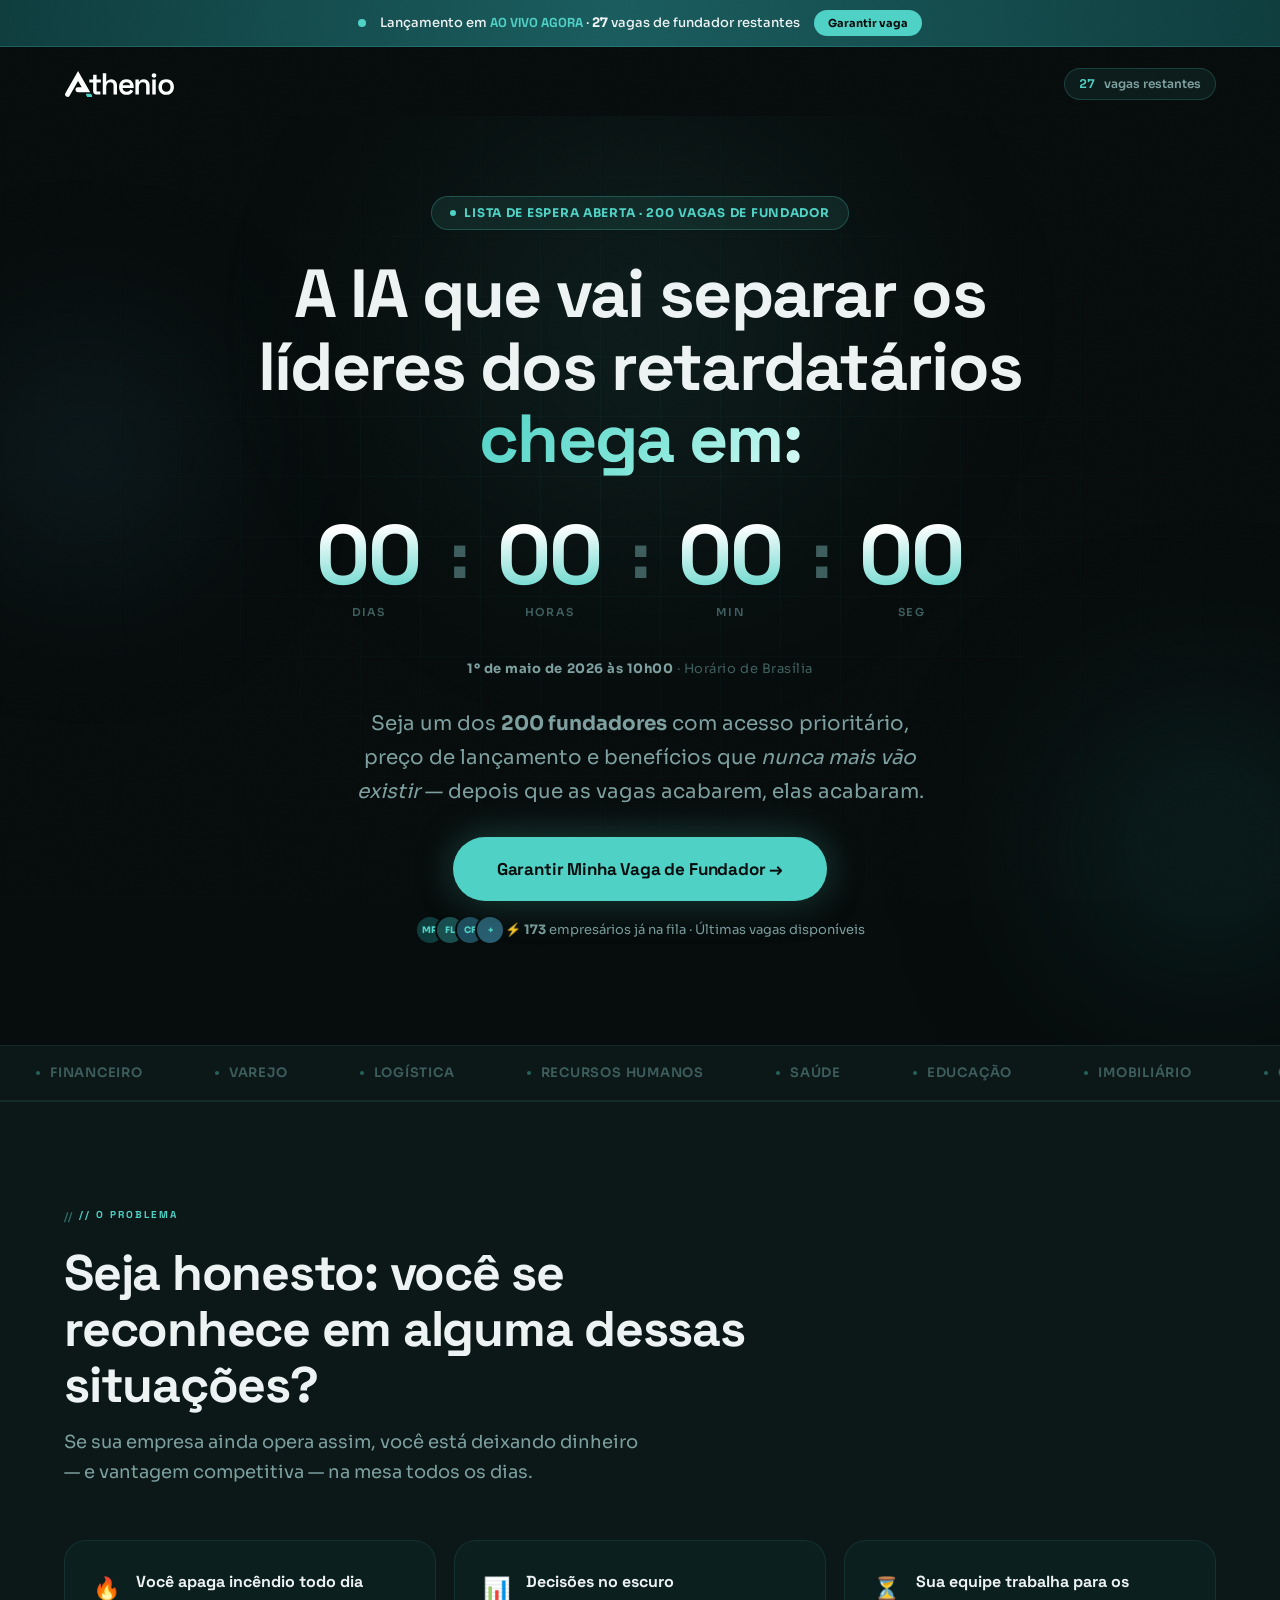
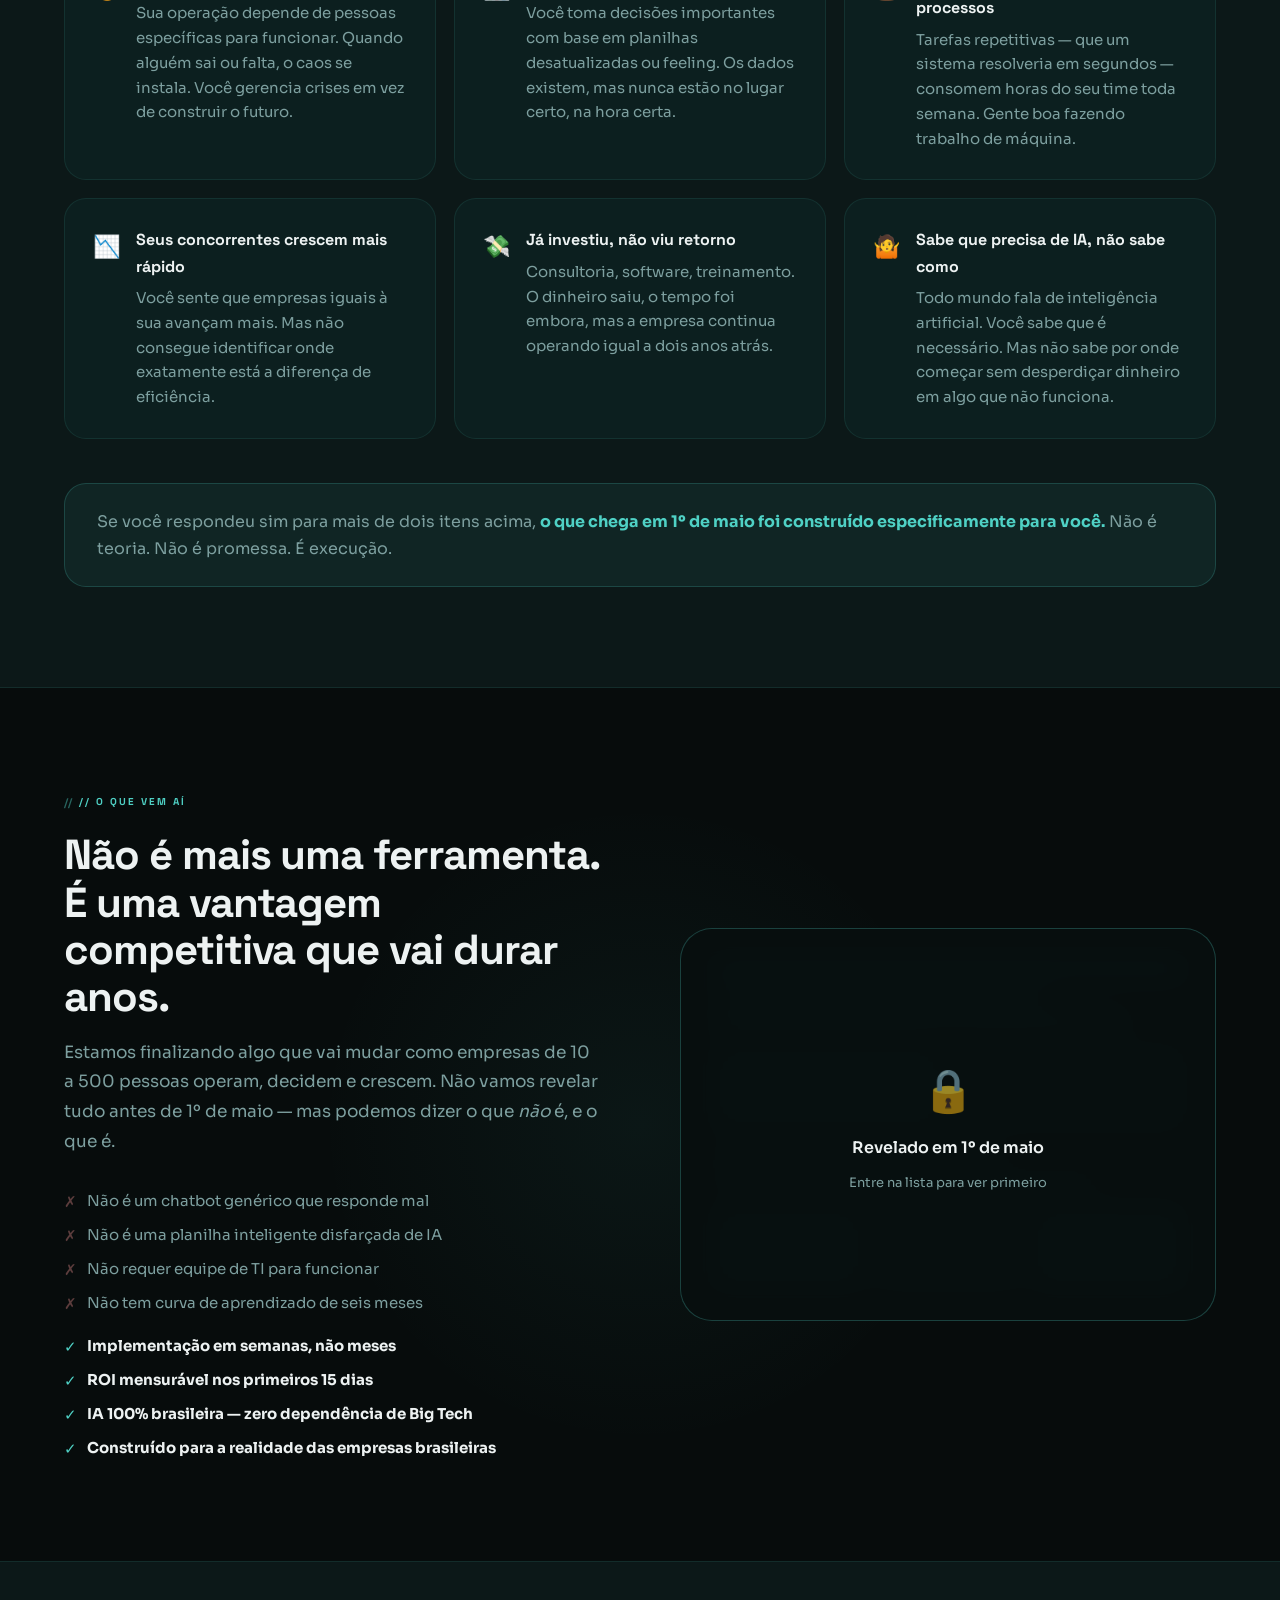
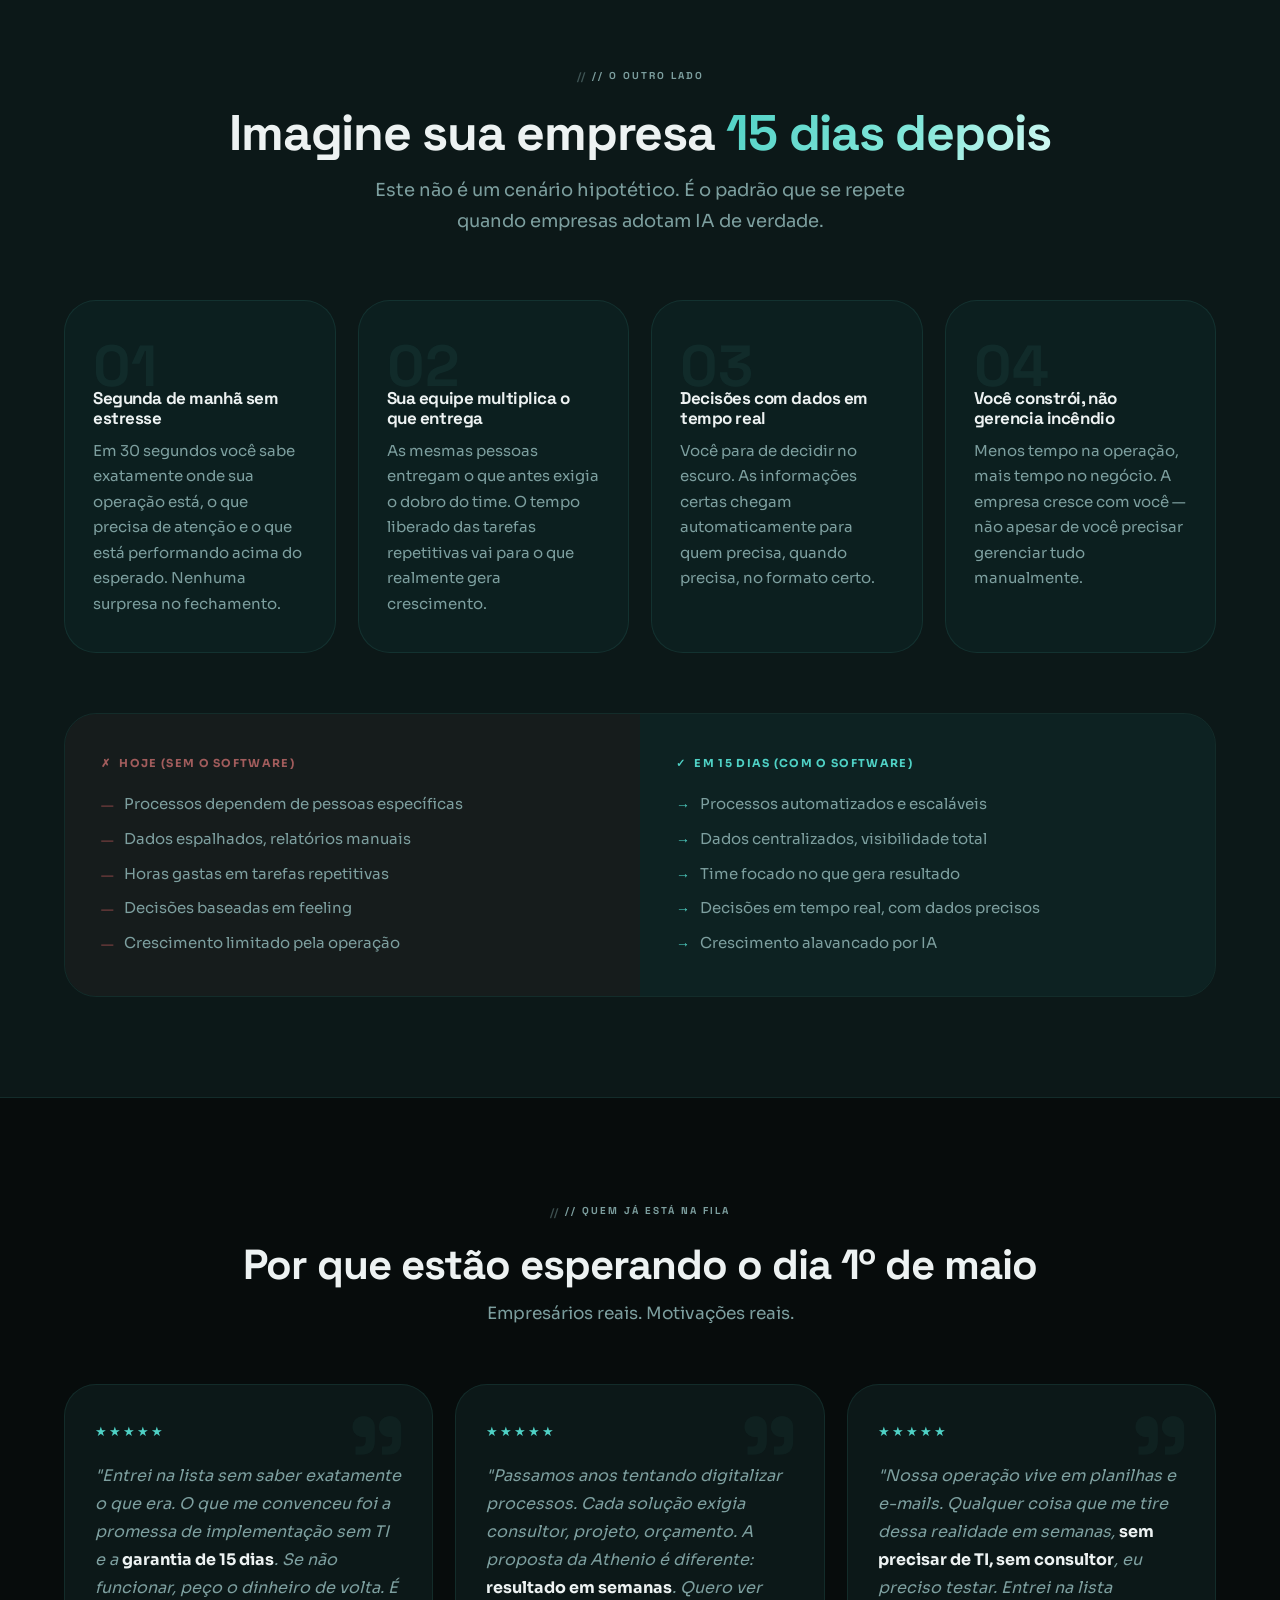
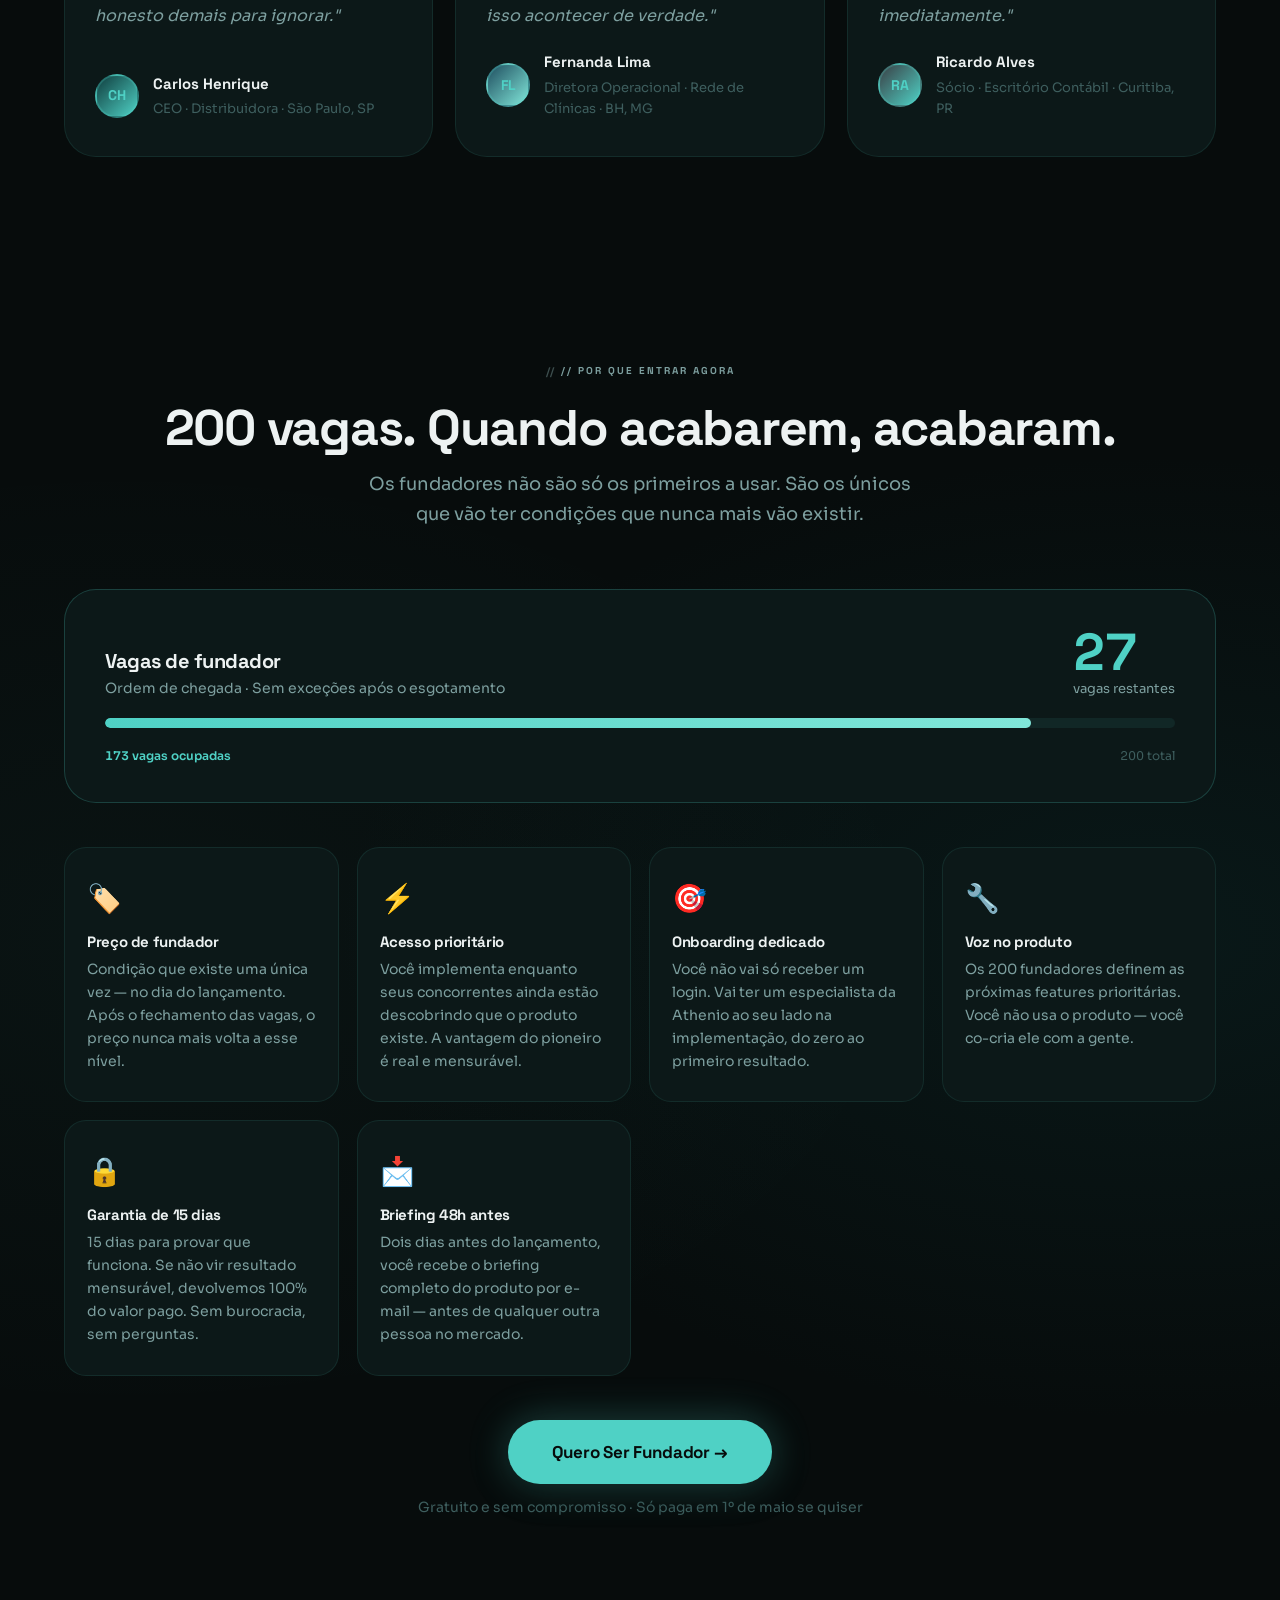
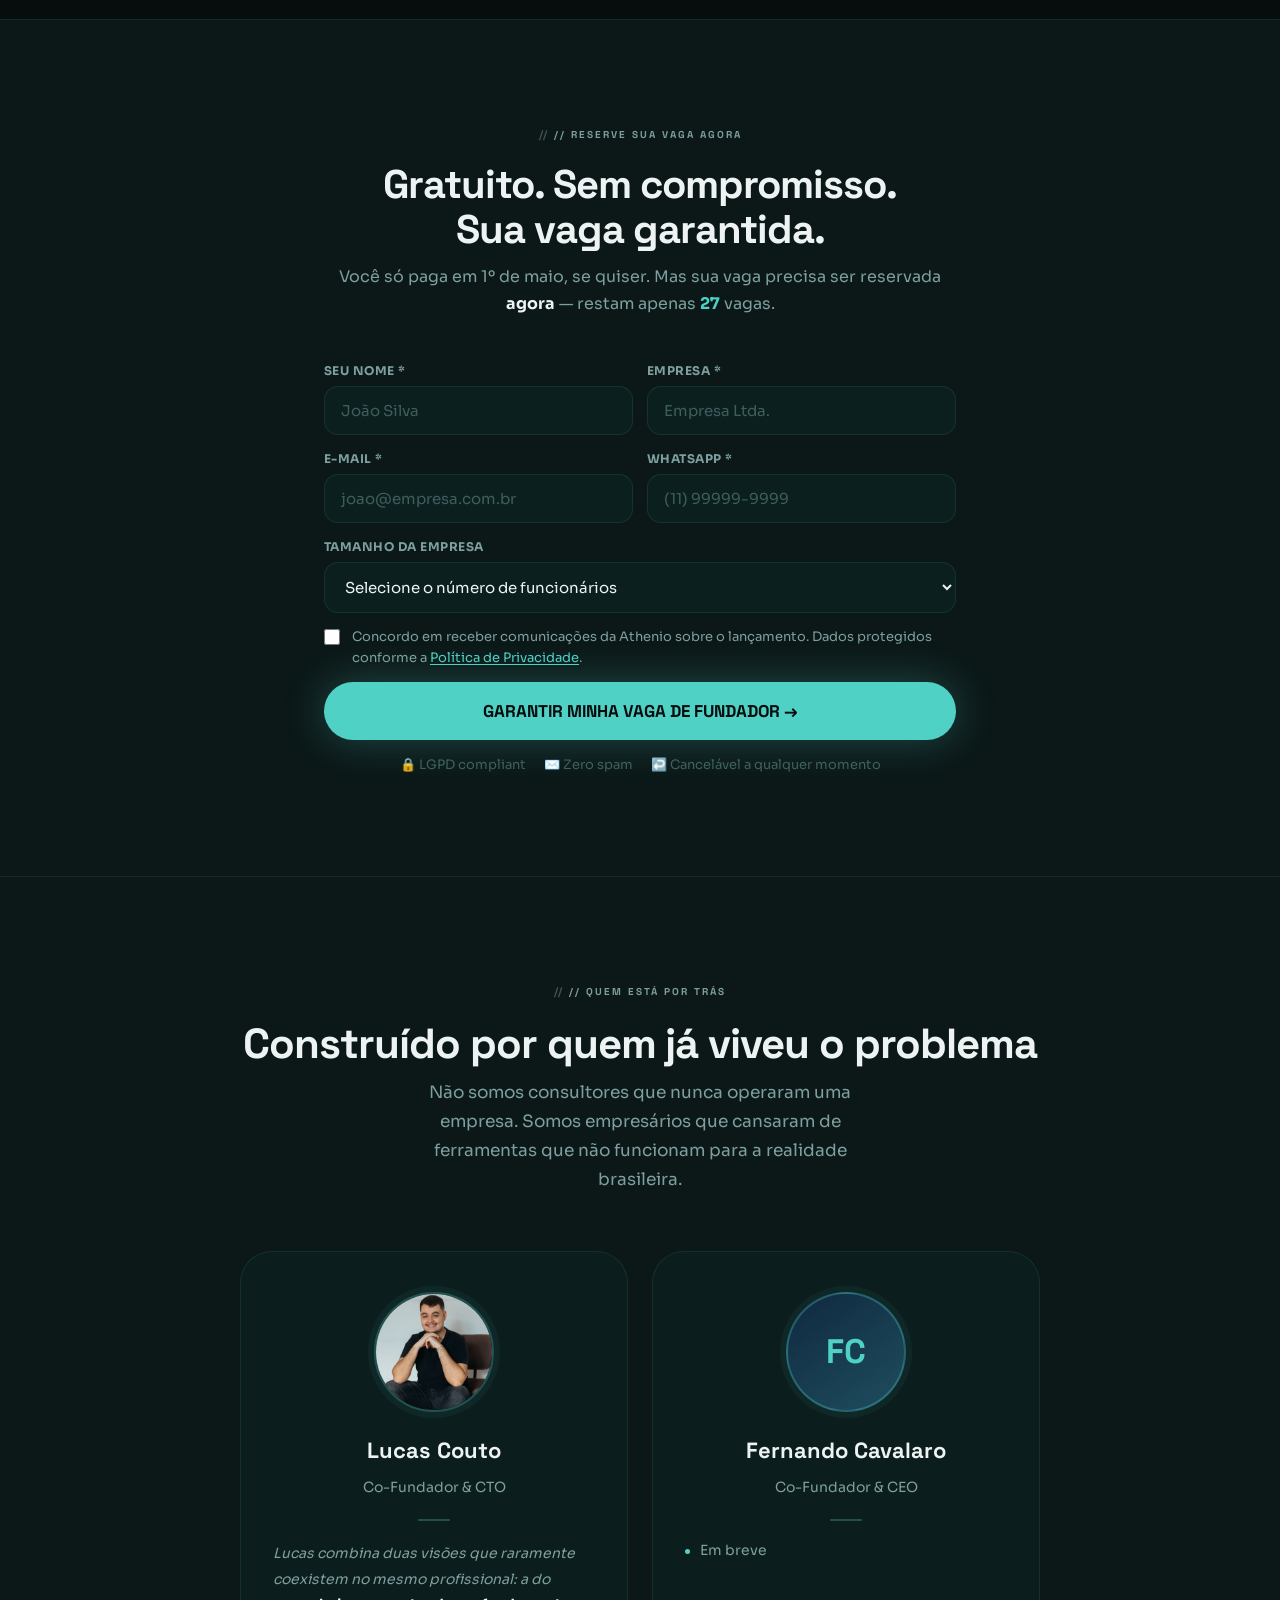
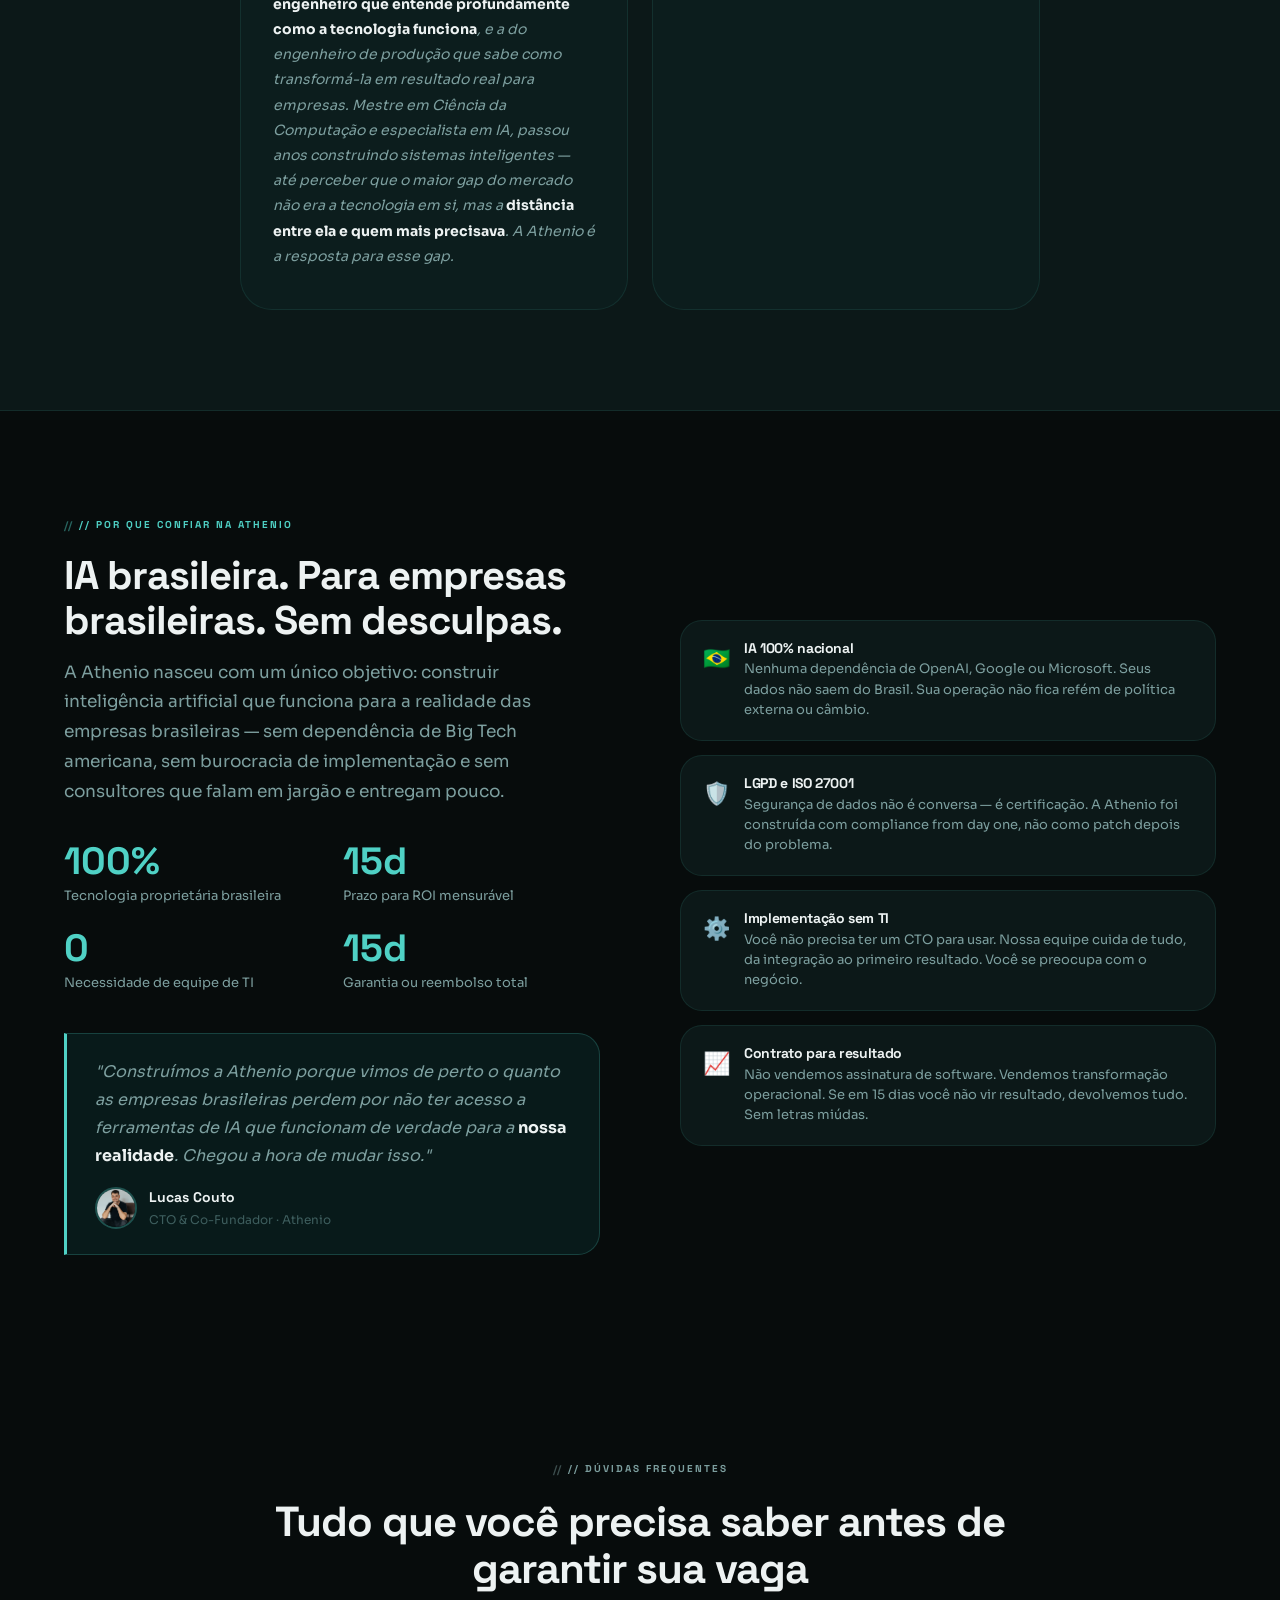
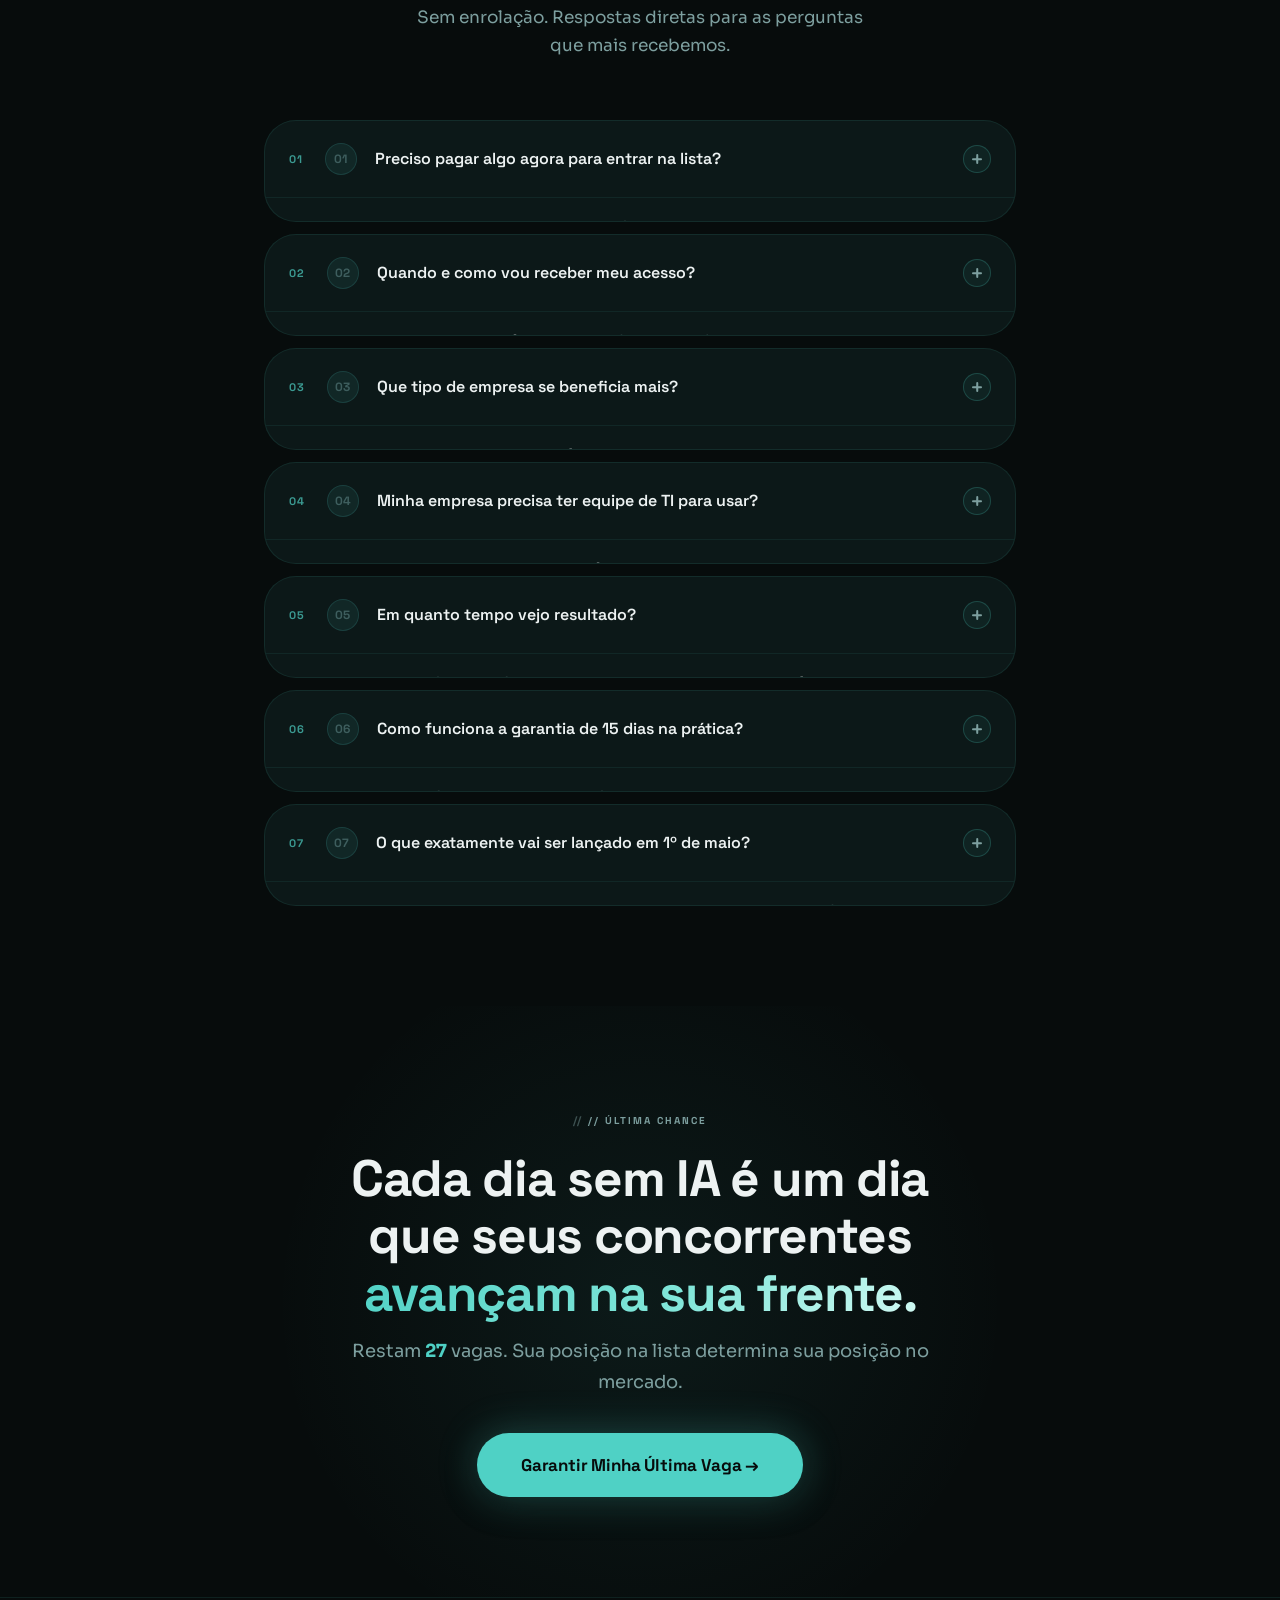
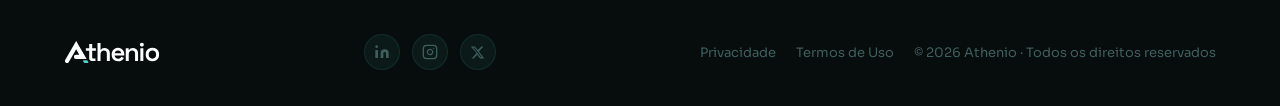
==== commit b63139ad: "feat: landing page de lista de espera para lançamento 1º de maio - Substitui index.html por página d" ====
--- a/index.html
+++ b/index.html
@@ -1,1191 +1,1705 @@
 <!DOCTYPE html>
 <html lang="pt-BR">
 <head>
+  <link rel="icon" type="image/x-icon" href="favicon.ico">
   <meta charset="UTF-8">
-  <meta name="viewport" content="width=device-width, initial-scale=1.0">
-
-  <!-- Google Tag Manager -->
-  <script>(function(w,d,s,l,i){w[l]=w[l]||[];w[l].push({'gtm.start':
-  new Date().getTime(),event:'gtm.js'});var f=d.getElementsByTagName(s)[0],
-  j=d.createElement(s),dl=l!='dataLayer'?'&l='+l:'';j.async=true;j.src=
-  'https://www.googletagmanager.com/gtm.js?id='+i+dl;f.parentNode.insertBefore(j,f);
-  })(window,document,'script','dataLayer','GTM-NG6MGQG7');</script>
-  <!-- End Google Tag Manager -->
-
-  <!-- Primary Meta Tags -->
-  <title>Athenio — Inteligência Artificial que Transforma Negócios</title>
-  <meta name="title" content="Athenio — Inteligência Artificial que Transforma Negócios">
-  <meta name="description" content="A Athenio desenvolve produtos de inteligência artificial que automatizam processos, ampliam capacidades e criam vantagens competitivas reais. Analytics, automação e assistentes IA para sua empresa.">
-  <meta name="keywords" content="inteligência artificial, IA para empresas, automação de processos, machine learning, RPA, analytics, chatbot empresarial, transformação digital">
+  <meta name="viewport" content="width=device-width, initial-scale=1">
+  <title>Athenio — Lista de Espera · Lançamento 1º de maio</title>
+  <meta name="description" content="O software de IA que vai separar os líderes dos retardatários chega em 1º de maio. Garanta sua vaga de fundador — apenas 200 vagas disponíveis.">
   <meta name="robots" content="index, follow">
-  <meta name="author" content="Athenio">
-  <meta name="language" content="pt-BR">
-  <link rel="canonical" href="https://athenio.ai/">
-
-  <!-- Open Graph / Facebook -->
-  <meta property="og:type" content="website">
-  <meta property="og:url" content="https://athenio.ai/">
-  <meta property="og:title" content="Athenio — Inteligência Artificial que Transforma Negócios">
-  <meta property="og:description" content="A Athenio desenvolve produtos de IA que automatizam processos, ampliam capacidades e criam vantagens competitivas reais. Tecnologia 100% proprietária, infraestrutura nacional, conformidade LGPD.">
-  <meta property="og:image" content="https://athenio.ai/public/assets/og-image.png">
-  <meta property="og:image:width" content="1200">
-  <meta property="og:image:height" content="630">
-  <meta property="og:image:alt" content="Athenio — Plataforma de Inteligência Artificial para Empresas">
-  <meta property="og:locale" content="pt_BR">
-  <meta property="og:site_name" content="Athenio">
-
-  <!-- Twitter -->
-  <meta name="twitter:card" content="summary_large_image">
-  <meta name="twitter:url" content="https://athenio.ai/">
-  <meta name="twitter:title" content="Athenio — Inteligência Artificial que Transforma Negócios">
-  <meta name="twitter:description" content="A Athenio desenvolve produtos de IA que automatizam processos, ampliam capacidades e criam vantagens competitivas reais.">
-  <meta name="twitter:image" content="https://athenio.ai/public/assets/og-image.png">
-  <meta name="twitter:image:alt" content="Athenio — Plataforma de Inteligência Artificial">
-
-  <!-- Favicon & PWA -->
-  <link rel="icon" type="image/svg+xml" href="public/assets/logo.svg">
-  <link rel="apple-touch-icon" href="public/assets/logo.svg">
-  <link rel="manifest" href="manifest.webmanifest">
-  <meta name="theme-color" content="#0a0a0f">
-
-  <!--
-    Fontes: Space Grotesk + Sora = identidade da landing (carregamento prioritário).
-    Lexend, Source Sans 3, DM Sans, Ubuntu = aproximações às marcas na barra de integrações
-    (Zapier/n8n/TOTVS usam fontes self-hosted em css/styles.css). A segunda folha não bloqueia a primeira pintura.
-  -->
+  <meta property="og:type"        content="website">
+  <meta property="og:title"       content="Athenio — Lista de Espera · Lançamento 1º de maio">
+  <meta property="og:description" content="Seja um dos 200 fundadores com acesso prioritário, preço de lançamento e benefícios que nunca mais existirão.">
+  <meta property="og:url"         content="https://athenio.ai/">
   <link rel="preconnect" href="https://fonts.googleapis.com">
   <link rel="preconnect" href="https://fonts.gstatic.com" crossorigin>
   <link href="https://fonts.googleapis.com/css2?family=Space+Grotesk:wght@400;500;600;700&family=Sora:wght@400;500;600&display=swap" rel="stylesheet">
-  <link href="https://fonts.googleapis.com/css2?family=Lexend:wght@600&family=Source+Sans+3:wght@600&family=DM+Sans:opsz,wght@9..40,700&family=Ubuntu:wght@700&display=swap" rel="stylesheet" media="print" onload="this.media='all'">
-  <noscript>
-    <link href="https://fonts.googleapis.com/css2?family=Lexend:wght@600&family=Source+Sans+3:wght@600&family=DM+Sans:opsz,wght@9..40,700&family=Ubuntu:wght@700&display=swap" rel="stylesheet">
-  </noscript>
-
-  <link rel="stylesheet" href="css/styles.css?v=2">
-  <link rel="stylesheet" href="css/enhancements.css?v=1">
-
-  <!-- Structured Data: Organization -->
-  <script type="application/ld+json">
-  {
-    "@context": "https://schema.org",
-    "@type": "Organization",
-    "name": "Athenio",
-    "url": "https://athenio.ai",
-    "logo": "https://athenio.ai/public/assets/logo.svg",
-    "description": "A Athenio desenvolve produtos de inteligência artificial que automatizam processos, ampliam capacidades e criam vantagens competitivas reais.",
-    "contactPoint": {
-      "@type": "ContactPoint",
-      "email": "contato@athenio.ai",
-      "contactType": "customer support",
-      "availableLanguage": "Portuguese"
-    },
-    "sameAs": [
-      "https://linkedin.com/company/athenio",
-      "https://twitter.com/athenio",
-      "https://instagram.com/athenio"
-    ]
-  }
-  </script>
-
-  <!-- Structured Data: Software Application (Products) -->
-  <script type="application/ld+json">
-  {
-    "@context": "https://schema.org",
-    "@type": "ItemList",
-    "name": "Produtos Athenio",
-    "itemListElement": [
-      {
-        "@type": "ListItem",
-        "position": 1,
-        "item": {
-          "@type": "SoftwareApplication",
-          "name": "Athenio Insight",
-          "applicationCategory": "BusinessApplication",
-          "description": "Análise de dados em tempo real com IA preditiva. Dashboards inteligentes, previsões com machine learning e relatórios automatizados.",
-          "operatingSystem": "Web",
-          "offers": { "@type": "Offer", "availability": "https://schema.org/InStock" }
-        }
-      },
-      {
-        "@type": "ListItem",
-        "position": 2,
-        "item": {
-          "@type": "SoftwareApplication",
-          "name": "Athenio Automate",
-          "applicationCategory": "BusinessApplication",
-          "description": "Automação de fluxos de trabalho complexos com IA. RPA + IA, integração com 200+ ferramentas e monitoramento em tempo real.",
-          "operatingSystem": "Web",
-          "offers": { "@type": "Offer", "availability": "https://schema.org/InStock" }
-        }
-      },
-      {
-        "@type": "ListItem",
-        "position": 3,
-        "item": {
-          "@type": "SoftwareApplication",
-          "name": "Athenio Assistant",
-          "applicationCategory": "BusinessApplication",
-          "description": "IA conversacional personalizada para seu negócio. Atendimento 24/7 com suporte multicanal e escalada inteligente para humanos.",
-          "operatingSystem": "Web",
-          "offers": { "@type": "Offer", "availability": "https://schema.org/InStock" }
-        }
-      }
-    ]
-  }
-  </script>
-
-  <!-- Structured Data: FAQPage -->
-  <script type="application/ld+json">
-  {
-    "@context": "https://schema.org",
-    "@type": "FAQPage",
-    "mainEntity": [
-      {
-        "@type": "Question",
-        "name": "O que é a Athenio?",
-        "acceptedAnswer": {
-          "@type": "Answer",
-          "text": "A Athenio é uma empresa de inteligência artificial que desenvolve produtos para automatizar processos, ampliar capacidades e criar vantagens competitivas reais para negócios."
-        }
-      },
-      {
-        "@type": "Question",
-        "name": "Quanto tempo leva para implementar os produtos Athenio?",
-        "acceptedAnswer": {
-          "@type": "Answer",
-          "text": "Do contrato ao go-live em semanas, não meses. Nossa equipe cuida de toda a integração técnica."
-        }
-      },
-      {
-        "@type": "Question",
-        "name": "Os dados da minha empresa ficam seguros com a Athenio?",
-        "acceptedAnswer": {
-          "@type": "Answer",
-          "text": "Sim. A Athenio possui certificações ISO 27001 e conformidade com a LGPD. Seus dados nunca são usados para treinar modelos externos."
-        }
-      }
-    ]
-  }
-  </script>
+  <link rel="stylesheet" href="css/styles.css">
+  <link rel="stylesheet" href="css/enhancements.css">
+
+  <style>
+    /* ============================================================
+       WAITLIST — DESIGN SYSTEM EXTENSIONS
+       ============================================================ */
+
+    body { padding-top: 116px; overflow-x: hidden; }
+
+    /* ── URGENCY BAR ─────────────────────────────────────────── */
+    .urgency-bar {
+      position: fixed; top: 0; left: 0; right: 0; z-index: 200;
+      background: linear-gradient(90deg,#0F3D3E 0%,#1a5c5e 48%,#0F3D3E 100%);
+      border-bottom: 1px solid var(--border-strong);
+      padding: 10px 0;
+      display: flex; align-items: center; justify-content: center; gap: 14px;
+      font-family: var(--font-body); font-size: 13px; font-weight: 500;
+      color: var(--text-primary); text-align: center;
+    }
+    .ub-pulse {
+      width: 8px; height: 8px; background: #4FD1C5; border-radius: 50%; flex-shrink: 0;
+      animation: pulse-dot 1.4s ease-in-out infinite;
+    }
+    .ub-timer { font-family: var(--font-title); font-weight: 700; color: #4FD1C5; font-variant-numeric: tabular-nums; }
+    .ub-cta {
+      background: #4FD1C5; color: #070C0C; font-weight: 700; font-size: 11px;
+      padding: 4px 14px; border-radius: var(--r-pill); white-space: nowrap; transition: opacity .2s;
+    }
+    .ub-cta:hover { opacity: .82; }
+
+    /* ── NAVBAR ──────────────────────────────────────────────── */
+    .wl-nav {
+      position: fixed; top: 52px; left: 0; right: 0; z-index: 100;
+      height: 64px;
+      display: flex; align-items: center; justify-content: center;
+      transition: background .3s, border-color .3s;
+    }
+    .wl-nav-inner {
+      max-width: var(--max-width); width: 100%; margin: 0 auto;
+      padding: 0 var(--gutter);
+      display: flex; align-items: center; justify-content: space-between;
+    }
+    .wl-nav.scrolled {
+      background: rgba(7,12,12,.92); backdrop-filter: blur(18px);
+      border-bottom: 1px solid var(--border);
+    }
+    .wl-nav .nav-logo img { height: 28px; width: auto; }
+    .nav-spots-pill {
+      display: flex; align-items: center; gap: 6px;
+      background: rgba(79,209,197,.08); border: 1px solid rgba(79,209,197,.2);
+      border-radius: var(--r-pill); padding: 5px 14px;
+      font-size: 12px; font-weight: 600; color: var(--text-muted);
+    }
+    .nav-spots-pill span { color: #4FD1C5; font-variant-numeric: tabular-nums; }
+
+    /* ── SECTION HELPERS ─────────────────────────────────────── */
+    .section-tag {
+      font-size: 12px; font-weight: 700; letter-spacing: .12em;
+      text-transform: uppercase; color: #4FD1C5; margin-bottom: 14px;
+    }
+    .wl-container { max-width: var(--max-width); margin: 0 auto; padding: 0 var(--gutter); }
+
+    /* ── KEYFRAMES ───────────────────────────────────────────── */
+    @keyframes pulse-dot  { 0%,100%{opacity:1;transform:scale(1)} 50%{opacity:.3;transform:scale(1.5)} }
+    @keyframes cd-flash   { 0%,100%{color:inherit} 40%{color:#4FD1C5} }
+    @keyframes ripple-out { to{transform:scale(4);opacity:0} }
+    @keyframes marquee    { from{transform:translateX(0)} to{transform:translateX(-50%)} }
+    @keyframes float-orb  { 0%,100%{transform:translateY(0) scale(1)} 50%{transform:translateY(-24px) scale(1.04)} }
+    @keyframes grid-pulse { 0%,100%{opacity:.04} 50%{opacity:.09} }
+    @keyframes shake      { 0%,100%{transform:translateX(0)} 20%{transform:translateX(-6px)} 40%{transform:translateX(6px)} 60%{transform:translateX(-4px)} 80%{transform:translateX(4px)} }
+
+    /* ── HERO ────────────────────────────────────────────────── */
+    .wl-hero {
+      min-height: calc(100vh - 105px);
+      display: flex; align-items: center;
+      padding: 80px 0 100px; position: relative; overflow: hidden;
+    }
+
+    /* animated grid background */
+    .hero-grid-bg {
+      position: absolute; inset: 0; pointer-events: none; z-index: 0;
+      background-image:
+        linear-gradient(rgba(79,209,197,.045) 1px, transparent 1px),
+        linear-gradient(90deg, rgba(79,209,197,.045) 1px, transparent 1px);
+      background-size: 60px 60px;
+      mask-image: radial-gradient(ellipse 80% 70% at 50% 40%, black 0%, transparent 75%);
+      animation: grid-pulse 8s ease-in-out infinite;
+    }
+
+    /* ambient orbs */
+    .hero-orb {
+      position: absolute; border-radius: 50%; pointer-events: none;
+      filter: blur(80px); animation: float-orb ease-in-out infinite;
+    }
+    .hero-orb-1 {
+      width: 700px; height: 700px; top: -15%; left: 50%; transform: translateX(-50%);
+      background: radial-gradient(circle, rgba(79,209,197,.1) 0%, transparent 70%);
+      animation-duration: 22s;
+    }
+    .hero-orb-2 {
+      width: 400px; height: 400px; bottom: 0; right: -10%;
+      background: radial-gradient(circle, rgba(15,61,62,.55) 0%, transparent 70%);
+      animation-duration: 28s; animation-delay: -8s;
+    }
+    .hero-orb-3 {
+      width: 300px; height: 300px; top: 20%; left: -5%;
+      background: radial-gradient(circle, rgba(31,78,95,.4) 0%, transparent 70%);
+      animation-duration: 34s; animation-delay: -14s;
+    }
+
+    .wl-hero-inner {
+      max-width: var(--max-width); margin: 0 auto; padding: 0 var(--gutter);
+      display: flex; flex-direction: column; align-items: center; text-align: center; gap: 28px;
+      position: relative; z-index: 1;
+    }
+
+    .wl-badge {
+      display: inline-flex; align-items: center; gap: 8px;
+      background: rgba(79,209,197,.1); border: 1px solid rgba(79,209,197,.25);
+      border-radius: var(--r-pill); padding: 6px 18px;
+      font-size: 12px; font-weight: 700; color: #4FD1C5;
+      letter-spacing: .06em; text-transform: uppercase;
+    }
+    .wl-badge .dot { width: 6px; height: 6px; background: #4FD1C5; border-radius: 50%; animation: pulse-dot 1.4s infinite; }
+
+    .wl-hero h1 { font-size: clamp(34px, 5.5vw, 68px); max-width: 860px; line-height: 1.07; }
+
+    /* countdown */
+    .countdown-wrap { display: flex; gap: clamp(10px, 3vw, 28px); align-items: center; }
+    .cd-unit  { display: flex; flex-direction: column; align-items: center; gap: 6px; }
+    .cd-number {
+      font-family: var(--font-title); font-size: clamp(48px, 7.5vw, 84px); font-weight: 700;
+      line-height: 1; font-variant-numeric: tabular-nums; min-width: 2ch; text-align: center;
+      background: linear-gradient(175deg, #ffffff 20%, #4FD1C5 100%);
+      -webkit-background-clip: text; -webkit-text-fill-color: transparent; background-clip: text;
+    }
+    .cd-number.flash { animation: cd-flash .25s ease; }
+    .cd-label { font-size: 11px; font-weight: 600; letter-spacing: .1em; text-transform: uppercase; color: var(--text-subtle); }
+    .cd-sep {
+      font-size: clamp(32px, 5vw, 64px); font-weight: 700; color: var(--text-subtle);
+      margin-bottom: 20px; animation: blink 1s ease-in-out infinite;
+    }
+
+    .wl-launch-label { font-size: 13px; color: var(--text-subtle); letter-spacing: .04em; }
+    .wl-launch-label strong { color: var(--text-muted); }
+
+    .wl-hero-sub { font-size: clamp(16px, 1.8vw, 20px); color: var(--text-muted); max-width: 600px; line-height: 1.7; }
+
+    /* hero CTA */
+    .btn-founder {
+      display: inline-flex; align-items: center; justify-content: center; gap: 10px;
+      background: #4FD1C5; color: #070C0C;
+      font-family: var(--font-title); font-size: clamp(15px,1.5vw,17px); font-weight: 700;
+      padding: 18px 44px; border-radius: var(--r-pill); border: none; cursor: pointer;
+      transition: transform .2s, box-shadow .2s; text-decoration: none; letter-spacing: -.01em;
+      box-shadow: 0 0 40px rgba(79,209,197,.3), 0 8px 32px rgba(0,0,0,.4);
+      position: relative; overflow: hidden;
+    }
+    .btn-founder:hover { transform: translateY(-3px); box-shadow: 0 0 64px rgba(79,209,197,.5), 0 16px 48px rgba(0,0,0,.5); }
+    .btn-founder:active { transform: translateY(0); }
+
+    /* ripple */
+    .btn-founder .ripple {
+      position: absolute; border-radius: 50%; background: rgba(255,255,255,.35);
+      transform: scale(0); animation: ripple-out .6s linear; pointer-events: none;
+    }
+
+    .wl-social-proof {
+      display: flex; align-items: center; gap: 10px;
+      font-size: 13px; color: var(--text-muted);
+    }
+    .wl-avatars { display: flex; }
+    .wl-avatars .av {
+      width: 30px; height: 30px; border-radius: 50%; border: 2px solid var(--bg-base);
+      margin-right: -10px; display: flex; align-items: center; justify-content: center;
+      font-size: 9px; font-weight: 800; color: #4FD1C5;
+    }
+    .av-1 { background: #0F3D3E; }
+    .av-2 { background: #1a4f50; }
+    .av-3 { background: #1F4E5F; }
+    .av-4 { background: #2a5f72; margin-right: 0; }
+
+    /* ── MARQUEE STRIP ───────────────────────────────────────── */
+    .marquee-strip {
+      border-top: 1px solid var(--border); border-bottom: 1px solid var(--border);
+      background: var(--bg-elevated); padding: 16px 0; overflow: hidden;
+    }
+    .marquee-track { display: flex; width: max-content; animation: marquee 28s linear infinite; }
+    .marquee-track:hover { animation-play-state: paused; }
+    .marquee-item {
+      display: flex; align-items: center; gap: 10px; padding: 0 36px;
+      font-size: 13px; font-weight: 600; color: var(--text-subtle);
+      white-space: nowrap; letter-spacing: .06em; text-transform: uppercase;
+    }
+    .marquee-item .mi-dot { width: 4px; height: 4px; background: rgba(79,209,197,.4); border-radius: 50%; }
+    .marquee-item:hover { color: var(--text-muted); }
+
+    /* ── DOR ─────────────────────────────────────────────────── */
+    .wl-pain { background: var(--bg-elevated); border-top: 1px solid var(--border); border-bottom: 1px solid var(--border); padding: 100px 0; }
+    .wl-pain h2 { font-size: clamp(28px,4vw,50px); max-width: 720px; margin-bottom: 14px; }
+    .wl-pain-lead { font-size: 18px; color: var(--text-muted); max-width: 580px; margin-bottom: 52px; line-height: 1.7; }
+    .pain-grid { display: grid; grid-template-columns: repeat(auto-fill, minmax(300px,1fr)); gap: 18px; }
+    .pain-card {
+      background: rgba(15,61,62,.2); border: 1px solid var(--border); border-radius: var(--r-lg);
+      padding: 28px; display: flex; gap: 16px; align-items: flex-start;
+      transition: border-color .3s, background .3s, transform .3s;
+    }
+    .pain-card:hover { border-color: var(--border-strong); background: rgba(15,61,62,.38); transform: translateY(-3px); }
+    .pain-icon { font-size: 22px; flex-shrink: 0; margin-top: 2px; }
+    .pain-card p { font-size: 15px; color: var(--text-muted); line-height: 1.65; }
+    .pain-card p strong { color: var(--text-primary); display: block; font-size: 16px; font-family: var(--font-title); margin-bottom: 6px; }
+    .pain-close {
+      margin-top: 44px; background: rgba(79,209,197,.07);
+      border: 1px solid rgba(79,209,197,.2); border-radius: var(--r-lg);
+      padding: 24px 32px; font-size: 16px; color: var(--text-muted); line-height: 1.7;
+    }
+    .pain-close strong { color: #4FD1C5; }
+
+    /* ── TEASER ──────────────────────────────────────────────── */
+    .wl-teaser { padding: 100px 0; position: relative; overflow: hidden; }
+    .wl-teaser::before {
+      content:''; position:absolute; left:50%; top:50%; transform:translate(-50%,-50%);
+      width:700px; height:700px;
+      background: radial-gradient(ellipse, rgba(79,209,197,.055) 0%, transparent 65%);
+      pointer-events:none;
+    }
+    .wl-teaser-inner { display: grid; grid-template-columns: 1fr 1fr; gap: 80px; align-items: center; position: relative; z-index: 1; }
+    .wl-teaser h2 { font-size: clamp(26px,3.5vw,42px); margin-bottom: 18px; }
+    .wl-teaser-body { font-size: 17px; color: var(--text-muted); line-height: 1.75; margin-bottom: 32px; }
+    .teaser-list { display: flex; flex-direction: column; gap: 10px; }
+    .teaser-list li { display: flex; align-items: flex-start; gap: 10px; font-size: 15px; color: var(--text-muted); line-height: 1.55; }
+    .teaser-list li .ti { flex-shrink: 0; font-size: 15px; margin-top: 1px; }
+    .teaser-list li.yes { color: var(--text-primary); }
+    .teaser-list li.yes .ti { color: #4FD1C5; }
+    .teaser-list li.no .ti { color: #5c3d3d; }
+
+    /* blurred preview */
+    .teaser-blur-box {
+      background: var(--bg-elevated); border: 1px solid var(--border-strong);
+      border-radius: var(--r-xl); padding: 32px; position: relative; overflow: hidden;
+    }
+    .teaser-blur-box::after {
+      content:''; position:absolute; inset:0;
+      background: rgba(7,12,12,.78); backdrop-filter: blur(14px);
+      border-radius: var(--r-xl); z-index: 2;
+    }
+    .teaser-blur-label {
+      position: absolute; inset: 0; z-index: 3;
+      display: flex; flex-direction: column; align-items: center; justify-content: center;
+      gap: 10px; text-align: center; padding: 32px;
+    }
+    .teaser-blur-label .lock { font-size: 42px; opacity: .6; }
+    .teaser-blur-label p { font-size: 16px; font-weight: 600; color: var(--text-primary); }
+    .teaser-blur-label span { font-size: 13px; color: var(--text-muted); }
+    .fake-ui { display: flex; flex-direction: column; gap: 12px; }
+    .fb { height: 15px; background: var(--brand-primary); border-radius: 4px; opacity: .55; }
+    .fb:nth-child(2) { width: 72%; opacity: .38; }
+    .fb:nth-child(3) { width: 88%; opacity: .46; }
+    .fr { display: flex; gap: 12px; margin-top: 6px; }
+    .fc { flex: 1; height: 80px; background: var(--brand-primary); border-radius: 10px; opacity: .3; }
+    .fc:nth-child(2) { opacity: .2; }
+
+    /* ── FUTURE PACING ───────────────────────────────────────── */
+    .wl-future { background: var(--bg-elevated); border-top: 1px solid var(--border); border-bottom: 1px solid var(--border); padding: 100px 0; }
+    .wl-future-header { text-align: center; margin-bottom: 64px; }
+    .wl-future-header h2 { font-size: clamp(28px,4vw,50px); margin-bottom: 14px; }
+    .wl-future-header p { font-size: 18px; color: var(--text-muted); max-width: 540px; margin: 0 auto; line-height: 1.7; }
+    .future-grid { display: grid; grid-template-columns: repeat(auto-fill, minmax(260px,1fr)); gap: 22px; }
+    .future-card {
+      background: rgba(15,61,62,.2); border: 1px solid var(--border); border-radius: var(--r-xl);
+      padding: 36px 28px; position: relative; overflow: hidden;
+      transition: border-color .3s, transform .3s;
+    }
+    .future-card:hover { border-color: var(--border-strong); transform: translateY(-5px); }
+    .future-card::before {
+      content:''; position:absolute; top:0; left:0; right:0; height:2px;
+      background: linear-gradient(90deg, transparent, #4FD1C5, transparent); opacity:0; transition: opacity .3s;
+    }
+    .future-card:hover::before { opacity: 1; }
+    .future-number { font-family: var(--font-title); font-size: 58px; font-weight: 700; color: rgba(79,209,197,.07); line-height: 1; margin-bottom: -6px; }
+    .future-card h3 { font-size: 17px; margin-bottom: 10px; }
+    .future-card p { font-size: 15px; color: var(--text-muted); line-height: 1.7; }
+
+    .before-after { margin-top: 60px; display: grid; grid-template-columns: 1fr 1fr; border-radius: var(--r-xl); overflow: hidden; border: 1px solid var(--border); }
+    .ba-side { padding: 40px 36px; }
+    .ba-side.before { background: rgba(92,61,61,.12); }
+    .ba-side.after  { background: rgba(15,61,62,.28); }
+    .ba-label { font-size: 11px; font-weight: 700; letter-spacing: .12em; text-transform: uppercase; margin-bottom: 20px; display: flex; align-items: center; gap: 8px; }
+    .ba-side.before .ba-label { color: #a15c5c; }
+    .ba-side.after  .ba-label { color: #4FD1C5; }
+    .ba-list { display: flex; flex-direction: column; gap: 10px; }
+    .ba-list li { display: flex; align-items: flex-start; gap: 10px; font-size: 15px; color: var(--text-muted); line-height: 1.55; }
+    .ba-list li .bi { flex-shrink: 0; font-size: 14px; margin-top: 3px; }
+    .ba-side.before .ba-list li .bi { color: #7a4040; }
+    .ba-side.after  .ba-list li .bi { color: #4FD1C5; }
+
+    /* ── TESTIMONIALS ────────────────────────────────────────── */
+    .wl-testimonials { padding: 100px 0; }
+    .wl-testimonials-header { text-align: center; margin-bottom: 56px; }
+    .wl-testimonials-header h2 { font-size: clamp(26px,3.5vw,42px); margin-bottom: 12px; }
+    .wl-testimonials-header p { font-size: 17px; color: var(--text-muted); max-width: 500px; margin: 0 auto; }
+    .testimonials-grid { display: grid; grid-template-columns: repeat(auto-fill, minmax(300px,1fr)); gap: 22px; }
+    .testi-card {
+      background: var(--bg-elevated); border: 1px solid var(--border); border-radius: var(--r-xl);
+      padding: 36px 30px; display: flex; flex-direction: column; gap: 20px;
+      transition: border-color .3s, transform .3s; position: relative; overflow: hidden;
+    }
+    .testi-card::before {
+      content: '"'; position: absolute; top: 16px; right: 24px;
+      font-family: var(--font-title); font-size: 120px; font-weight: 700;
+      color: rgba(79,209,197,.05); line-height: 1; pointer-events: none;
+    }
+    .testi-card:hover { border-color: var(--border-strong); transform: translateY(-4px); }
+    .testi-quote { font-size: 16px; color: var(--text-muted); line-height: 1.75; font-style: italic; flex: 1; }
+    .testi-quote strong { color: var(--text-primary); font-style: normal; }
+    .testi-author { display: flex; align-items: center; gap: 14px; }
+    .testi-avatar {
+      width: 44px; height: 44px; border-radius: 50%; flex-shrink: 0;
+      display: flex; align-items: center; justify-content: center;
+      font-family: var(--font-title); font-size: 14px; font-weight: 700; color: #4FD1C5;
+      border: 2px solid rgba(79,209,197,.25);
+    }
+    .testi-info .testi-name { font-size: 15px; font-weight: 700; color: var(--text-primary); font-family: var(--font-title); }
+    .testi-info .testi-role { font-size: 13px; color: var(--text-subtle); margin-top: 2px; }
+    .testi-stars { color: #4FD1C5; font-size: 13px; letter-spacing: 2px; }
+
+    /* ── FOUNDERS / SCARCITY ─────────────────────────────────── */
+    .wl-founders { padding: 100px 0; position: relative; overflow: hidden; }
+    .wl-founders::before {
+      content:''; position:absolute; inset:0;
+      background: radial-gradient(ellipse at 10% 50%, rgba(79,209,197,.04) 0%, transparent 50%),
+                  radial-gradient(ellipse at 90% 50%, rgba(15,61,62,.25) 0%, transparent 50%);
+      pointer-events:none;
+    }
+    .wl-founders-header { text-align: center; margin-bottom: 60px; }
+    .wl-founders-header h2 { font-size: clamp(28px,4vw,50px); margin-bottom: 14px; }
+    .wl-founders-header p { font-size: 18px; color: var(--text-muted); max-width: 560px; margin: 0 auto; }
+
+    .scarcity-meter {
+      background: var(--bg-elevated); border: 1px solid var(--border-strong);
+      border-radius: var(--r-xl); padding: 36px 40px; margin-bottom: 44px;
+      display: flex; flex-direction: column; gap: 18px;
+    }
+    .scarcity-top { display: flex; justify-content: space-between; align-items: flex-end; flex-wrap: wrap; gap: 12px; }
+    .sc-left h3 { font-size: 20px; margin-bottom: 4px; }
+    .sc-left p { font-size: 14px; color: var(--text-muted); }
+    .sc-remaining { font-family: var(--font-title); font-size: 52px; font-weight: 700; color: #4FD1C5; line-height: 1; font-variant-numeric: tabular-nums; }
+    .sc-of { font-size: 13px; color: var(--text-muted); text-align: right; }
+    .progress-track { height: 10px; background: rgba(79,209,197,.08); border-radius: var(--r-pill); overflow: hidden; }
+    .progress-fill { height: 100%; background: linear-gradient(90deg,#4FD1C5,#81E6D9); border-radius: var(--r-pill); width: 0%; transition: width 1.6s cubic-bezier(.16,1,.3,1); }
+    .progress-labels { display: flex; justify-content: space-between; font-size: 12px; color: var(--text-subtle); font-variant-numeric: tabular-nums; }
+    .pl-taken { color: #4FD1C5; font-weight: 600; }
+
+    .benefits-grid { display: grid; grid-template-columns: repeat(auto-fill, minmax(255px,1fr)); gap: 18px; margin-bottom: 44px; }
+    .benefit-card {
+      background: var(--bg-elevated); border: 1px solid var(--border); border-radius: var(--r-lg);
+      padding: 28px 22px; transition: border-color .3s, transform .3s;
+    }
+    .benefit-card:hover { border-color: var(--border-strong); transform: translateY(-3px); }
+    .benefit-icon { font-size: 28px; margin-bottom: 12px; }
+    .benefit-card h3 { font-size: 15px; margin-bottom: 7px; }
+    .benefit-card p { font-size: 14px; color: var(--text-muted); line-height: 1.65; }
+
+    .founders-cta-center { display: flex; flex-direction: column; align-items: center; gap: 12px; text-align: center; }
+
+    /* ── FORM ────────────────────────────────────────────────── */
+    .wl-form-section { background: var(--bg-elevated); border-top: 1px solid var(--border); padding: 100px 0; }
+    .wl-form-inner { max-width: 680px; margin: 0 auto; padding: 0 var(--gutter); }
+    .wl-form-header { text-align: center; margin-bottom: 44px; }
+    .wl-form-header h2 { font-size: clamp(26px,3.5vw,40px); margin-bottom: 10px; }
+    .wl-form-header p { font-size: 16px; color: var(--text-muted); line-height: 1.7; }
+    .waitlist-form { display: flex; flex-direction: column; gap: 14px; }
+    .form-row { display: grid; grid-template-columns: 1fr 1fr; gap: 14px; }
+    .form-field { display: flex; flex-direction: column; gap: 5px; }
+    .form-field label { font-size: 12px; font-weight: 700; color: var(--text-muted); letter-spacing: .04em; text-transform: uppercase; }
+    .form-field input, .form-field select {
+      background: rgba(15,61,62,.22); border: 1px solid var(--border); border-radius: var(--r-md);
+      padding: 14px 16px; font-family: var(--font-body); font-size: 15px; color: var(--text-primary);
+      transition: border-color .2s, background .2s; width: 100%;
+    }
+    .form-field input::placeholder { color: var(--text-subtle); }
+    .form-field input:focus, .form-field select:focus { outline: none; border-color: #4FD1C5; background: rgba(79,209,197,.05); }
+    .form-field select option { background: #0C1818; }
+    .form-field input.invalid { border-color: #a15c5c; }
+    .field-error { font-size: 12px; color: #e07070; display: none; }
+    .form-field.has-error .field-error { display: block; }
+    .form-consent { display: flex; align-items: flex-start; gap: 12px; font-size: 13px; color: var(--text-muted); line-height: 1.6; }
+    .form-consent input[type="checkbox"] { width: 16px; height: 16px; flex-shrink: 0; margin-top: 2px; accent-color: #4FD1C5; cursor: pointer; }
+    .form-consent a { color: #4FD1C5; text-decoration: underline; text-underline-offset: 2px; }
+    .btn-submit-founder {
+      width: 100%; padding: 18px; font-family: var(--font-title); font-size: 17px; font-weight: 700;
+      background: #4FD1C5; color: #070C0C; border: none; border-radius: var(--r-pill); cursor: pointer;
+      transition: transform .2s, box-shadow .2s; box-shadow: 0 0 40px rgba(79,209,197,.28);
+      position: relative; overflow: hidden;
+    }
+    .btn-submit-founder:hover { transform: translateY(-2px); box-shadow: 0 0 60px rgba(79,209,197,.42); }
+    .btn-submit-founder:disabled { opacity: .6; cursor: not-allowed; }
+    .form-microcopy { text-align: center; font-size: 13px; color: var(--text-subtle); display: flex; align-items: center; justify-content: center; gap: 18px; flex-wrap: wrap; }
+
+    /* ── AUTHORITY ───────────────────────────────────────────── */
+    .wl-authority { padding: 100px 0; }
+    .wl-authority-inner { display: grid; grid-template-columns: 1fr 1fr; gap: 80px; align-items: center; }
+    .wl-authority h2 { font-size: clamp(26px,3.5vw,40px); margin-bottom: 14px; }
+    .wl-authority-body { font-size: 17px; color: var(--text-muted); line-height: 1.75; margin-bottom: 36px; }
+    .authority-stats { display: grid; grid-template-columns: 1fr 1fr; gap: 22px; }
+    .as-number { font-family: var(--font-title); font-size: 38px; font-weight: 700; color: #4FD1C5; line-height: 1; margin-bottom: 5px; }
+    .as-label { font-size: 13px; color: var(--text-muted); }
+    .authority-badges { display: flex; flex-direction: column; gap: 14px; }
+    .auth-badge { background: var(--bg-elevated); border: 1px solid var(--border); border-radius: var(--r-lg); padding: 20px 22px; display: flex; align-items: flex-start; gap: 14px; transition: border-color .3s, transform .3s; }
+    .auth-badge:hover { border-color: var(--border-strong); transform: translateX(4px); }
+    .ab-icon { font-size: 22px; flex-shrink: 0; }
+    .auth-badge h4 { font-size: 14px; font-family: var(--font-title); margin-bottom: 3px; }
+    .auth-badge p { font-size: 13px; color: var(--text-muted); line-height: 1.55; }
+
+    /* founder quote block */
+    .founder-quote {
+      margin-top: 40px; background: rgba(15,61,62,.3);
+      border: 1px solid var(--border-strong); border-left: 3px solid #4FD1C5;
+      border-radius: 0 var(--r-lg) var(--r-lg) 0; padding: 24px 28px;
+    }
+    .founder-quote blockquote { font-size: 16px; color: var(--text-muted); line-height: 1.75; font-style: italic; margin-bottom: 16px; }
+    .founder-quote blockquote strong { color: var(--text-primary); font-style: normal; }
+    .founder-attr { display: flex; align-items: center; gap: 12px; }
+    .founder-avatar {
+      width: 42px; height: 42px; border-radius: 50%;
+      background: linear-gradient(135deg, #0F3D3E, #4FD1C5);
+      display: flex; align-items: center; justify-content: center;
+      font-family: var(--font-title); font-size: 14px; font-weight: 800; color: #070C0C;
+      flex-shrink: 0;
+    }
+    .founder-attr-text .fa-name { font-size: 14px; font-weight: 700; color: var(--text-primary); font-family: var(--font-title); }
+    .founder-attr-text .fa-role { font-size: 12px; color: var(--text-subtle); margin-top: 1px; }
+
+    /* ── TEAM ────────────────────────────────────────────────── */
+    .wl-team { background: var(--bg-elevated); border-top: 1px solid var(--border); border-bottom: 1px solid var(--border); padding: 100px 0; }
+    .wl-team-header { text-align: center; margin-bottom: 56px; }
+    .wl-team-header h2 { font-size: clamp(26px,3.5vw,42px); margin-bottom: 12px; }
+    .wl-team-header p { font-size: 17px; color: var(--text-muted); max-width: 480px; margin: 0 auto; line-height: 1.7; }
+
+    .team-grid {
+      display: grid;
+      grid-template-columns: 1fr 1fr;
+      gap: 24px;
+      max-width: 800px;
+      margin: 0 auto;
+    }
+    .team-card {
+      background: rgba(15,61,62,.15);
+      border: 1px solid var(--border);
+      border-radius: var(--r-xl);
+      padding: 40px 32px;
+      display: flex;
+      flex-direction: column;
+      align-items: center;
+      text-align: center;
+      gap: 20px;
+      transition: border-color .3s, transform .3s, box-shadow .3s;
+      position: relative;
+      overflow: hidden;
+    }
+    .team-card::before {
+      content: '';
+      position: absolute; top: 0; left: 0; right: 0; height: 2px;
+      background: linear-gradient(90deg, transparent, #4FD1C5, transparent);
+      opacity: 0; transition: opacity .3s;
+    }
+    .team-card:hover { border-color: var(--border-strong); transform: translateY(-6px); box-shadow: 0 20px 48px rgba(0,0,0,.3); }
+    .team-card:hover::before { opacity: 1; }
+
+    .team-photo {
+      width: 120px; height: 120px; border-radius: 50%;
+      border: 2px solid rgba(79,209,197,.3);
+      box-shadow: 0 0 0 6px rgba(79,209,197,.06);
+      object-fit: cover;
+      display: flex; align-items: center; justify-content: center;
+      font-family: var(--font-title); font-size: 36px; font-weight: 800;
+      color: #4FD1C5; flex-shrink: 0;
+      transition: box-shadow .3s;
+    }
+    .team-card:hover .team-photo { box-shadow: 0 0 0 8px rgba(79,209,197,.12); }
+
+    .team-photo-placeholder {
+      width: 120px; height: 120px; border-radius: 50%;
+      border: 2px solid rgba(79,209,197,.3);
+      box-shadow: 0 0 0 6px rgba(79,209,197,.06);
+      display: flex; align-items: center; justify-content: center;
+      font-family: var(--font-title); font-size: 34px; font-weight: 800;
+      color: #4FD1C5; flex-shrink: 0;
+      transition: box-shadow .3s;
+    }
+    .team-card:nth-child(1) .team-photo-placeholder { background: linear-gradient(145deg, #0a2e2f, #1a5c5e); }
+    .team-card:nth-child(2) .team-photo-placeholder { background: linear-gradient(145deg, #0f2840, #1F4E5F); }
+    .team-card:hover .team-photo-placeholder { box-shadow: 0 0 0 10px rgba(79,209,197,.1); }
+
+    .team-badge {
+      display: inline-flex; align-items: center; gap: 6px;
+      background: rgba(79,209,197,.08); border: 1px solid rgba(79,209,197,.2);
+      border-radius: var(--r-pill); padding: 4px 12px;
+      font-size: 11px; font-weight: 700; color: #4FD1C5;
+      letter-spacing: .06em; text-transform: uppercase;
+    }
+    .team-name { font-family: var(--font-title); font-size: 22px; font-weight: 700; color: var(--text-primary); }
+    .team-role { font-size: 14px; color: var(--text-muted); margin-top: -12px; }
+    .team-divider { width: 32px; height: 2px; background: rgba(79,209,197,.3); border-radius: 2px; }
+    .team-quote { font-size: 15px; color: var(--text-muted); line-height: 1.75; font-style: italic; }
+    .team-quote strong { color: var(--text-primary); font-style: normal; }
+    .team-narrative {
+      font-size: 14px; color: var(--text-muted); line-height: 1.8;
+      text-align: left; font-style: italic;
+    }
+    .team-narrative strong { color: var(--text-primary); font-style: normal; }
+    .team-cv {
+      display: flex; flex-direction: column; gap: 8px;
+      list-style: none; width: 100%;
+    }
+    .team-cv li {
+      display: flex; align-items: center; gap: 10px;
+      font-size: 14px; color: var(--text-muted); line-height: 1.4;
+    }
+    .team-cv li::before {
+      content: ''; width: 5px; height: 5px; border-radius: 50%;
+      background: #4FD1C5; flex-shrink: 0;
+    }
+
+    @media (max-width: 640px) {
+      .team-grid { grid-template-columns: 1fr; max-width: 400px; }
+    }
+
+    /* ── FAQ ─────────────────────────────────────────────────── */
+    .wl-faq { padding: 100px 0; }
+    .wl-faq-inner { max-width: 800px; margin: 0 auto; padding: 0 var(--gutter); }
+    .wl-faq-header { text-align: center; margin-bottom: 60px; }
+    .wl-faq-header h2 { font-size: clamp(26px,3.5vw,42px); margin-bottom: 12px; }
+    .wl-faq-header p { font-size: 17px; color: var(--text-muted); max-width: 480px; margin: 0 auto; }
+
+    .faq-items { display: flex; flex-direction: column; gap: 12px; }
+
+    .faq-item {
+      background: var(--bg-elevated);
+      border: 1px solid var(--border);
+      border-radius: var(--r-xl);
+      overflow: hidden;
+      transition: border-color .3s, box-shadow .3s;
+    }
+    .faq-item:hover { border-color: var(--border-strong); }
+    .faq-item.open {
+      border-color: rgba(79,209,197,.35);
+      box-shadow: 0 0 0 1px rgba(79,209,197,.1), 0 8px 32px rgba(0,0,0,.2);
+    }
+
+    .faq-question {
+      width: 100%; display: flex; align-items: center; gap: 18px;
+      padding: 22px 24px; background: none; border: none; cursor: pointer;
+      text-align: left; transition: background .2s;
+    }
+    .faq-question:hover { background: rgba(79,209,197,.03); }
+
+    .faq-num {
+      flex-shrink: 0; width: 32px; height: 32px; border-radius: 50%;
+      background: rgba(79,209,197,.08); border: 1px solid rgba(79,209,197,.15);
+      display: flex; align-items: center; justify-content: center;
+      font-family: var(--font-title); font-size: 12px; font-weight: 700;
+      color: var(--text-subtle); transition: background .3s, color .3s, border-color .3s;
+    }
+    .faq-item.open .faq-num {
+      background: rgba(79,209,197,.15); border-color: rgba(79,209,197,.4); color: #4FD1C5;
+    }
+
+    .faq-question-text {
+      flex: 1; font-family: var(--font-title); font-size: 16px; font-weight: 600;
+      color: var(--text-primary); line-height: 1.4;
+      transition: color .2s;
+    }
+    .faq-item.open .faq-question-text { color: #fff; }
+
+    .faq-icon {
+      flex-shrink: 0; width: 28px; height: 28px;
+      display: flex; align-items: center; justify-content: center;
+      border-radius: 50%; background: rgba(79,209,197,.06);
+      font-size: 13px; color: var(--text-subtle);
+      transition: transform .35s cubic-bezier(.16,1,.3,1), background .3s, color .3s;
+    }
+    .faq-item.open .faq-icon {
+      transform: rotate(45deg); background: rgba(79,209,197,.15); color: #4FD1C5;
+    }
+
+    .faq-answer { max-height: 0; overflow: hidden; transition: max-height .45s cubic-bezier(.16,1,.3,1); }
+    .faq-item.open .faq-answer { max-height: 500px; }
+
+    .faq-answer-inner {
+      padding: 0 24px 24px 74px; /* alinha com o texto da pergunta */
+      font-size: 15px; color: var(--text-muted); line-height: 1.8;
+      border-top: 1px solid rgba(79,209,197,.08); padding-top: 16px;
+    }
+    .faq-answer-inner strong { color: var(--text-primary); }
+    .faq-answer-inner a { color: #4FD1C5; text-decoration: underline; text-underline-offset: 2px; }
+
+    @media (max-width: 600px) {
+      .faq-answer-inner { padding-left: 24px; }
+    }
+
+    /* ── FOOTER CTA ──────────────────────────────────────────── */
+    .wl-footer-cta { padding: 100px 0; text-align: center; position: relative; overflow: hidden; }
+    .wl-footer-cta::before {
+      content:''; position:absolute; top:50%; left:50%; transform:translate(-50%,-50%);
+      width:800px; height:800px;
+      background: radial-gradient(ellipse, rgba(79,209,197,.07) 0%, transparent 65%);
+      pointer-events:none;
+    }
+    .wl-footer-cta-inner { max-width: 680px; margin: 0 auto; padding: 0 var(--gutter); position: relative; z-index: 1; }
+    .wl-footer-cta h2 { font-size: clamp(28px,4vw,52px); margin-bottom: 14px; }
+    .wl-footer-cta p { font-size: 18px; color: var(--text-muted); margin-bottom: 36px; line-height: 1.7; }
+
+    /* ── FOOTER ──────────────────────────────────────────────── */
+    .wl-footer { border-top: 1px solid var(--border); padding: 36px 0; }
+    .wl-footer-inner { display: flex; justify-content: space-between; align-items: center; flex-wrap: wrap; gap: 16px; }
+    .wl-footer-inner .footer-logo img { height: 24px; width: auto; }
+    .wl-footer-legal { font-size: 13px; color: var(--text-subtle); display: flex; gap: 20px; flex-wrap: wrap; align-items: center; }
+    .wl-footer-legal a:hover { color: var(--text-muted); }
+    .footer-socials { display: flex; align-items: center; gap: 12px; }
+    .footer-socials a {
+      width: 36px; height: 36px; border-radius: 50%;
+      background: rgba(79,209,197,.07); border: 1px solid var(--border);
+      display: flex; align-items: center; justify-content: center;
+      color: var(--text-subtle); font-size: 15px;
+      transition: background .2s, border-color .2s, color .2s, transform .2s;
+    }
+    .footer-socials a:hover { background: rgba(79,209,197,.15); border-color: rgba(79,209,197,.4); color: #4FD1C5; transform: translateY(-2px); }
+
+    /* ── MOBILE STICKY CTA ───────────────────────────────────── */
+    .mobile-sticky-cta {
+      display: none; position: fixed; bottom: 0; left: 0; right: 0; z-index: 150;
+      padding: 12px 16px 20px; background: rgba(7,12,12,.96); backdrop-filter: blur(16px);
+      border-top: 1px solid var(--border); transform: translateY(100%);
+      transition: transform .4s cubic-bezier(.16,1,.3,1);
+    }
+    .mobile-sticky-cta.visible { transform: translateY(0); }
+    .mobile-sticky-cta a {
+      display: flex; align-items: center; justify-content: center; gap: 8px;
+      background: #4FD1C5; color: #070C0C; font-family: var(--font-title); font-size: 15px; font-weight: 700;
+      padding: 15px; border-radius: var(--r-pill);
+      box-shadow: 0 0 32px rgba(79,209,197,.3); text-decoration: none;
+    }
+    .mobile-sticky-cta .msc-spots { font-size: 11px; font-weight: 600; opacity: .75; }
+
+    /* ── RESPONSIVE ──────────────────────────────────────────── */
+    @media (max-width: 900px) {
+      .wl-teaser-inner, .wl-authority-inner { grid-template-columns: 1fr; gap: 48px; }
+      .teaser-visual { display: none; }
+    }
+    @media (max-width: 768px) {
+      body { padding-top: 108px; padding-bottom: 90px; }
+      .urgency-bar { font-size: 11px; padding: 8px 14px; gap: 8px; }
+      .urgency-bar .ub-cta { display: none; }
+      .wl-nav { top: 46px; padding: 0 20px; }
+      .before-after { grid-template-columns: 1fr; }
+      .form-row { grid-template-columns: 1fr; }
+      .wl-footer-inner { flex-direction: column; align-items: flex-start; }
+      .mobile-sticky-cta { display: block; }
+      .scarcity-meter { padding: 24px; }
+    }
+    @media (max-width: 480px) {
+      .countdown-wrap { gap: 8px; }
+      .cd-sep { font-size: 26px; margin-bottom: 14px; }
+    }
+    @media (min-width: 769px) {
+      .mobile-sticky-cta { display: none !important; }
+    }
+  </style>
 </head>
 <body>
-  <!-- Google Tag Manager (noscript) -->
-  <noscript><iframe src="https://www.googletagmanager.com/ns.html?id=GTM-NG6MGQG7" height="0" width="0" style="display:none;visibility:hidden" title="Google Tag Manager"></iframe></noscript>
-  <!-- End Google Tag Manager (noscript) -->
-
-  <a class="skip-link" href="#main-content">Pular para o conteúdo principal</a>
-
-  <!-- ===================== NAVBAR ===================== -->
-  <nav class="navbar" id="navbar" aria-label="Navegação principal">
-    <div class="container nav-inner">
-      <a href="/" class="logo" aria-label="Athenio — página inicial">
-        <img src="public/assets/logo.svg" alt="Athenio" width="28" height="28">
-        <span class="logo-text">ATHENIO</span>
+
+<!-- ============================================================
+     URGENCY BAR
+     ============================================================ -->
+<div class="urgency-bar">
+  <div class="wl-container" style="display:flex;align-items:center;justify-content:center;gap:14px;width:100%">
+    <span class="ub-pulse" aria-hidden="true"></span>
+    <span>Lançamento em <strong class="ub-timer" id="ubTimer">…</strong> · <strong id="ubSpots">…</strong> vagas de fundador restantes</span>
+    <a href="#form" class="ub-cta">Garantir vaga</a>
+  </div>
+</div>
+
+<!-- ============================================================
+     NAVBAR
+     ============================================================ -->
+<nav class="wl-nav" id="wlNav" aria-label="Navegação">
+  <div class="wl-nav-inner">
+    <a href="#" class="nav-logo" aria-label="Athenio">
+      <img src="public/assets/logo-full.svg" alt="Athenio" height="28" style="width:auto">
+    </a>
+    <div class="nav-spots-pill">
+      <span id="navSpots">…</span>&nbsp;vagas restantes
+    </div>
+  </div>
+</nav>
+
+<!-- ============================================================
+     HERO
+     ============================================================ -->
+<section class="wl-hero" id="hero">
+  <div class="hero-grid-bg" aria-hidden="true"></div>
+  <div class="hero-orb hero-orb-1" aria-hidden="true"></div>
+  <div class="hero-orb hero-orb-2" aria-hidden="true"></div>
+  <div class="hero-orb hero-orb-3" aria-hidden="true"></div>
+
+  <div class="wl-hero-inner">
+
+    <div class="wl-badge" data-animate>
+      <span class="dot" aria-hidden="true"></span>
+      Lista de espera aberta · 200 vagas de fundador
+    </div>
+
+    <h1 data-animate>
+      A IA que vai separar os líderes dos retardatários
+      <span class="text-gradient"> chega em:</span>
+    </h1>
+
+    <div class="countdown-wrap" data-animate role="timer" aria-label="Contagem regressiva para o lançamento">
+      <div class="cd-unit">
+        <span class="cd-number" id="cdDays">--</span>
+        <span class="cd-label">Dias</span>
+      </div>
+      <span class="cd-sep" aria-hidden="true">:</span>
+      <div class="cd-unit">
+        <span class="cd-number" id="cdHours">--</span>
+        <span class="cd-label">Horas</span>
+      </div>
+      <span class="cd-sep" aria-hidden="true">:</span>
+      <div class="cd-unit">
+        <span class="cd-number" id="cdMinutes">--</span>
+        <span class="cd-label">Min</span>
+      </div>
+      <span class="cd-sep" aria-hidden="true">:</span>
+      <div class="cd-unit">
+        <span class="cd-number" id="cdSeconds">--</span>
+        <span class="cd-label">Seg</span>
+      </div>
+    </div>
+
+    <p class="wl-launch-label" data-animate>
+      <strong>1º de maio de 2026 às 10h00</strong> · Horário de Brasília
+    </p>
+
+    <p class="wl-hero-sub" data-animate>
+      Seja um dos <strong>200 fundadores</strong> com acesso prioritário, preço de lançamento e benefícios que <em>nunca mais vão existir</em> — depois que as vagas acabarem, elas acabaram.
+    </p>
+
+    <div data-animate style="display:flex;flex-direction:column;align-items:center;gap:14px">
+      <a href="#form" class="btn-founder">
+        Garantir Minha Vaga de Fundador →
       </a>
-      <ul class="nav-links" id="navLinks" role="list">
-        <li><a href="#produtos">Produtos</a></li>
-        <li><a href="#como-funciona">Como funciona</a></li>
-        <li><a href="#sobre">Por que Athenio</a></li>
-        <li><a href="#depoimentos">Resultados</a></li>
-        <li><a href="#numeros">Números</a></li>
-        <li><a href="#faq">Dúvidas</a></li>
-        <li><a href="#footer">Contato</a></li>
-        <li class="nav-cta-mobile">
-          <a href="#footer" class="btn btn-primary btn-sm">Começar Agora</a>
-        </li>
-      </ul>
-      <a href="#footer" class="btn btn-primary btn-sm nav-cta-desktop">Começar Agora</a>
-      <button type="button" class="menu-toggle" id="menuToggle" aria-label="Abrir menu" aria-expanded="false" aria-controls="navLinks">
-        <span aria-hidden="true"></span><span aria-hidden="true"></span><span aria-hidden="true"></span>
-      </button>
-    </div>
-  </nav>
-
-  <main id="main-content">
-  <!-- ===================== HERO ===================== -->
-  <section class="hero" id="hero" aria-labelledby="hero-heading">
-    <div class="hero-bg" aria-hidden="true">
-      <div class="orb orb-1"></div>
-      <div class="orb orb-2"></div>
-      <div class="orb orb-3"></div>
-      <div class="grid-pattern"></div>
-    </div>
-    <div class="container hero-content">
-      <div class="hero-text">
-        <div class="hero-badge" data-animate>
-          <span class="badge-dot" aria-hidden="true"></span>
-          IA 100% brasileira — proprietária, sem dependência de Big Techs
+      <div class="wl-social-proof">
+        <div class="wl-avatars" aria-hidden="true">
+          <div class="av av-1">MR</div>
+          <div class="av av-2">FL</div>
+          <div class="av av-3">CF</div>
+          <div class="av av-4">+</div>
         </div>
-        <h1 class="hero-title" id="hero-heading" data-animate>
-          Enquanto você lê isso, seus<br>concorrentes usam <span class="text-gradient">IA para crescer</span>
-        </h1>
-        <p class="hero-subtitle" data-animate>
-          Sua equipe é talentosa demais para gastar o dia em tarefas que a IA resolve em segundos.
-          No diagnóstico gratuito você sai com um mapa claro: onde automatizar primeiro, quanto tempo recuperar e qual produto encaixa no seu cenário — sem compromisso.
+        <span>⚡ <strong id="heroCount">…</strong> empresários já na fila · Últimas vagas disponíveis</span>
+      </div>
+    </div>
+
+  </div>
+</section>
+
+<!-- ============================================================
+     MARQUEE STRIP — setores
+     ============================================================ -->
+<div class="marquee-strip" aria-hidden="true">
+  <div class="marquee-track">
+    <span class="marquee-item"><span class="mi-dot"></span>Financeiro</span>
+    <span class="marquee-item"><span class="mi-dot"></span>Varejo</span>
+    <span class="marquee-item"><span class="mi-dot"></span>Logística</span>
+    <span class="marquee-item"><span class="mi-dot"></span>Recursos Humanos</span>
+    <span class="marquee-item"><span class="mi-dot"></span>Saúde</span>
+    <span class="marquee-item"><span class="mi-dot"></span>Educação</span>
+    <span class="marquee-item"><span class="mi-dot"></span>Imobiliário</span>
+    <span class="marquee-item"><span class="mi-dot"></span>Construção Civil</span>
+    <span class="marquee-item"><span class="mi-dot"></span>E-commerce</span>
+    <span class="marquee-item"><span class="mi-dot"></span>Agronegócio</span>
+    <span class="marquee-item"><span class="mi-dot"></span>Serviços B2B</span>
+    <span class="marquee-item"><span class="mi-dot"></span>Indústria</span>
+    <!-- duplicate para loop infinito -->
+    <span class="marquee-item"><span class="mi-dot"></span>Financeiro</span>
+    <span class="marquee-item"><span class="mi-dot"></span>Varejo</span>
+    <span class="marquee-item"><span class="mi-dot"></span>Logística</span>
+    <span class="marquee-item"><span class="mi-dot"></span>Recursos Humanos</span>
+    <span class="marquee-item"><span class="mi-dot"></span>Saúde</span>
+    <span class="marquee-item"><span class="mi-dot"></span>Educação</span>
+    <span class="marquee-item"><span class="mi-dot"></span>Imobiliário</span>
+    <span class="marquee-item"><span class="mi-dot"></span>Construção Civil</span>
+    <span class="marquee-item"><span class="mi-dot"></span>E-commerce</span>
+    <span class="marquee-item"><span class="mi-dot"></span>Agronegócio</span>
+    <span class="marquee-item"><span class="mi-dot"></span>Serviços B2B</span>
+    <span class="marquee-item"><span class="mi-dot"></span>Indústria</span>
+  </div>
+</div>
+
+<!-- ============================================================
+     DOR
+     ============================================================ -->
+<section class="wl-pain">
+  <div class="wl-container">
+    <p class="section-tag" data-animate>// O problema</p>
+    <h2 data-animate>Seja honesto: você se reconhece em alguma dessas situações?</h2>
+    <p class="wl-pain-lead" data-animate>Se sua empresa ainda opera assim, você está deixando dinheiro — e vantagem competitiva — na mesa todos os dias.</p>
+    <div class="pain-grid">
+      <div class="pain-card" data-animate>
+        <span class="pain-icon" aria-hidden="true">🔥</span>
+        <p><strong>Você apaga incêndio todo dia</strong>Sua operação depende de pessoas específicas para funcionar. Quando alguém sai ou falta, o caos se instala. Você gerencia crises em vez de construir o futuro.</p>
+      </div>
+      <div class="pain-card" data-animate>
+        <span class="pain-icon" aria-hidden="true">📊</span>
+        <p><strong>Decisões no escuro</strong>Você toma decisões importantes com base em planilhas desatualizadas ou feeling. Os dados existem, mas nunca estão no lugar certo, na hora certa.</p>
+      </div>
+      <div class="pain-card" data-animate>
+        <span class="pain-icon" aria-hidden="true">⏳</span>
+        <p><strong>Sua equipe trabalha para os processos</strong>Tarefas repetitivas — que um sistema resolveria em segundos — consomem horas do seu time toda semana. Gente boa fazendo trabalho de máquina.</p>
+      </div>
+      <div class="pain-card" data-animate>
+        <span class="pain-icon" aria-hidden="true">📉</span>
+        <p><strong>Seus concorrentes crescem mais rápido</strong>Você sente que empresas iguais à sua avançam mais. Mas não consegue identificar onde exatamente está a diferença de eficiência.</p>
+      </div>
+      <div class="pain-card" data-animate>
+        <span class="pain-icon" aria-hidden="true">💸</span>
+        <p><strong>Já investiu, não viu retorno</strong>Consultoria, software, treinamento. O dinheiro saiu, o tempo foi embora, mas a empresa continua operando igual a dois anos atrás.</p>
+      </div>
+      <div class="pain-card" data-animate>
+        <span class="pain-icon" aria-hidden="true">🤷</span>
+        <p><strong>Sabe que precisa de IA, não sabe como</strong>Todo mundo fala de inteligência artificial. Você sabe que é necessário. Mas não sabe por onde começar sem desperdiçar dinheiro em algo que não funciona.</p>
+      </div>
+    </div>
+    <div class="pain-close" data-animate>
+      Se você respondeu sim para mais de dois itens acima, <strong>o que chega em 1º de maio foi construído especificamente para você.</strong> Não é teoria. Não é promessa. É execução.
+    </div>
+  </div>
+</section>
+
+<!-- ============================================================
+     TEASER / CURIOSIDADE
+     ============================================================ -->
+<section class="wl-teaser">
+  <div class="wl-container">
+    <div class="wl-teaser-inner">
+      <div>
+        <p class="section-tag" data-animate>// O que vem aí</p>
+        <h2 data-animate>Não é mais uma ferramenta. É uma vantagem competitiva que vai durar anos.</h2>
+        <p class="wl-teaser-body" data-animate>Estamos finalizando algo que vai mudar como empresas de 10 a 500 pessoas operam, decidem e crescem. Não vamos revelar tudo antes de 1º de maio — mas podemos dizer o que <em>não</em> é, e o que é.</p>
+        <ul class="teaser-list" data-animate>
+          <li class="no"><span class="ti">✗</span>Não é um chatbot genérico que responde mal</li>
+          <li class="no"><span class="ti">✗</span>Não é uma planilha inteligente disfarçada de IA</li>
+          <li class="no"><span class="ti">✗</span>Não requer equipe de TI para funcionar</li>
+          <li class="no"><span class="ti">✗</span>Não tem curva de aprendizado de seis meses</li>
+        </ul>
+        <ul class="teaser-list" style="margin-top:18px" data-animate>
+          <li class="yes"><span class="ti">✓</span><strong>Implementação em semanas, não meses</strong></li>
+          <li class="yes"><span class="ti">✓</span><strong>ROI mensurável nos primeiros 15 dias</strong></li>
+          <li class="yes"><span class="ti">✓</span><strong>IA 100% brasileira — zero dependência de Big Tech</strong></li>
+          <li class="yes"><span class="ti">✓</span><strong>Construído para a realidade das empresas brasileiras</strong></li>
+        </ul>
+      </div>
+      <div class="teaser-visual" data-animate aria-hidden="true">
+        <div class="teaser-blur-box">
+          <div class="fake-ui">
+            <div class="fb"></div><div class="fb"></div><div class="fb"></div>
+            <div class="fr"><div class="fc"></div><div class="fc"></div></div>
+            <div class="fb" style="width:62%;opacity:.28;margin-top:8px"></div>
+            <div class="fb" style="width:82%;opacity:.22"></div>
+            <div class="fr"><div class="fc"></div><div class="fc"></div><div class="fc"></div></div>
+          </div>
+          <div class="teaser-blur-label">
+            <span class="lock" aria-hidden="true">🔒</span>
+            <p>Revelado em 1º de maio</p>
+            <span>Entre na lista para ver primeiro</span>
+          </div>
+        </div>
+      </div>
+    </div>
+  </div>
+</section>
+
+<!-- ============================================================
+     FUTURE PACING
+     ============================================================ -->
+<section class="wl-future">
+  <div class="wl-container">
+    <div class="wl-future-header">
+      <p class="section-tag" data-animate>// O outro lado</p>
+      <h2 data-animate>Imagine sua empresa <span class="text-gradient">15 dias depois</span></h2>
+      <p data-animate>Este não é um cenário hipotético. É o padrão que se repete quando empresas adotam IA de verdade.</p>
+    </div>
+    <div class="future-grid">
+      <div class="future-card" data-animate>
+        <div class="future-number" aria-hidden="true">01</div>
+        <h3>Segunda de manhã sem estresse</h3>
+        <p>Em 30 segundos você sabe exatamente onde sua operação está, o que precisa de atenção e o que está performando acima do esperado. Nenhuma surpresa no fechamento.</p>
+      </div>
+      <div class="future-card" data-animate>
+        <div class="future-number" aria-hidden="true">02</div>
+        <h3>Sua equipe multiplica o que entrega</h3>
+        <p>As mesmas pessoas entregam o que antes exigia o dobro do time. O tempo liberado das tarefas repetitivas vai para o que realmente gera crescimento.</p>
+      </div>
+      <div class="future-card" data-animate>
+        <div class="future-number" aria-hidden="true">03</div>
+        <h3>Decisões com dados em tempo real</h3>
+        <p>Você para de decidir no escuro. As informações certas chegam automaticamente para quem precisa, quando precisa, no formato certo.</p>
+      </div>
+      <div class="future-card" data-animate>
+        <div class="future-number" aria-hidden="true">04</div>
+        <h3>Você constrói, não gerencia incêndio</h3>
+        <p>Menos tempo na operação, mais tempo no negócio. A empresa cresce com você — não apesar de você precisar gerenciar tudo manualmente.</p>
+      </div>
+    </div>
+    <div class="before-after" data-animate>
+      <div class="ba-side before">
+        <p class="ba-label"><span>✗</span>Hoje (sem o software)</p>
+        <ul class="ba-list">
+          <li><span class="bi">—</span>Processos dependem de pessoas específicas</li>
+          <li><span class="bi">—</span>Dados espalhados, relatórios manuais</li>
+          <li><span class="bi">—</span>Horas gastas em tarefas repetitivas</li>
+          <li><span class="bi">—</span>Decisões baseadas em feeling</li>
+          <li><span class="bi">—</span>Crescimento limitado pela operação</li>
+        </ul>
+      </div>
+      <div class="ba-side after">
+        <p class="ba-label"><span>✓</span>Em 15 dias (com o software)</p>
+        <ul class="ba-list">
+          <li><span class="bi">→</span>Processos automatizados e escaláveis</li>
+          <li><span class="bi">→</span>Dados centralizados, visibilidade total</li>
+          <li><span class="bi">→</span>Time focado no que gera resultado</li>
+          <li><span class="bi">→</span>Decisões em tempo real, com dados precisos</li>
+          <li><span class="bi">→</span>Crescimento alavancado por IA</li>
+        </ul>
+      </div>
+    </div>
+  </div>
+</section>
+
+<!-- ============================================================
+     TESTIMONIALS
+     ============================================================ -->
+<section class="wl-testimonials">
+  <div class="wl-container">
+    <div class="wl-testimonials-header">
+      <p class="section-tag" style="text-align:center" data-animate>// Quem já está na fila</p>
+      <h2 data-animate>Por que estão esperando o dia 1º de maio</h2>
+      <p data-animate>Empresários reais. Motivações reais.</p>
+    </div>
+    <div class="testimonials-grid">
+
+      <div class="testi-card" data-animate>
+        <div class="testi-stars">★★★★★</div>
+        <p class="testi-quote">"Entrei na lista sem saber exatamente o que era. O que me convenceu foi a promessa de implementação sem TI e a <strong>garantia de 15 dias</strong>. Se não funcionar, peço o dinheiro de volta. É honesto demais para ignorar."</p>
+        <div class="testi-author">
+          <div class="testi-avatar" style="background:linear-gradient(135deg,#0F3D3E,#4FD1C5)">CH</div>
+          <div class="testi-info">
+            <div class="testi-name">Carlos Henrique</div>
+            <div class="testi-role">CEO · Distribuidora · São Paulo, SP</div>
+          </div>
+        </div>
+      </div>
+
+      <div class="testi-card" data-animate>
+        <div class="testi-stars">★★★★★</div>
+        <p class="testi-quote">"Passamos anos tentando digitalizar processos. Cada solução exigia consultor, projeto, orçamento. A proposta da Athenio é diferente: <strong>resultado em semanas</strong>. Quero ver isso acontecer de verdade."</p>
+        <div class="testi-author">
+          <div class="testi-avatar" style="background:linear-gradient(135deg,#1F4E5F,#81E6D9)">FL</div>
+          <div class="testi-info">
+            <div class="testi-name">Fernanda Lima</div>
+            <div class="testi-role">Diretora Operacional · Rede de Clínicas · BH, MG</div>
+          </div>
+        </div>
+      </div>
+
+      <div class="testi-card" data-animate>
+        <div class="testi-stars">★★★★★</div>
+        <p class="testi-quote">"Nossa operação vive em planilhas e e-mails. Qualquer coisa que me tire dessa realidade em semanas, <strong>sem precisar de TI, sem consultor</strong>, eu preciso testar. Entrei na lista imediatamente."</p>
+        <div class="testi-author">
+          <div class="testi-avatar" style="background:linear-gradient(135deg,#3A3F45,#4FD1C5)">RA</div>
+          <div class="testi-info">
+            <div class="testi-name">Ricardo Alves</div>
+            <div class="testi-role">Sócio · Escritório Contábil · Curitiba, PR</div>
+          </div>
+        </div>
+      </div>
+
+    </div>
+  </div>
+</section>
+
+<!-- ============================================================
+     FUNDADORES
+     ============================================================ -->
+<section class="wl-founders">
+  <div class="wl-container" style="position:relative;z-index:1">
+    <div class="wl-founders-header">
+      <p class="section-tag" data-animate>// Por que entrar agora</p>
+      <h2 data-animate>200 vagas. Quando acabarem, acabaram.</h2>
+      <p data-animate>Os fundadores não são só os primeiros a usar. São os únicos que vão ter condições que nunca mais vão existir.</p>
+    </div>
+    <div class="scarcity-meter" data-animate>
+      <div class="scarcity-top">
+        <div class="sc-left">
+          <h3>Vagas de fundador</h3>
+          <p>Ordem de chegada · Sem exceções após o esgotamento</p>
+        </div>
+        <div>
+          <div class="sc-remaining" id="scRemaining">…</div>
+          <div class="sc-of">vagas restantes</div>
+        </div>
+      </div>
+      <div class="progress-track" role="progressbar" aria-valuemin="0" aria-valuemax="200" aria-label="vagas ocupadas">
+        <div class="progress-fill" id="progressFill"></div>
+      </div>
+      <div class="progress-labels">
+        <span class="pl-taken"><span id="progressTaken">…</span> vagas ocupadas</span>
+        <span>200 total</span>
+      </div>
+    </div>
+    <div class="benefits-grid">
+      <div class="benefit-card" data-animate>
+        <div class="benefit-icon">🏷️</div>
+        <h3>Preço de fundador</h3>
+        <p>Condição que existe uma única vez — no dia do lançamento. Após o fechamento das vagas, o preço nunca mais volta a esse nível.</p>
+      </div>
+      <div class="benefit-card" data-animate>
+        <div class="benefit-icon">⚡</div>
+        <h3>Acesso prioritário</h3>
+        <p>Você implementa enquanto seus concorrentes ainda estão descobrindo que o produto existe. A vantagem do pioneiro é real e mensurável.</p>
+      </div>
+      <div class="benefit-card" data-animate>
+        <div class="benefit-icon">🎯</div>
+        <h3>Onboarding dedicado</h3>
+        <p>Você não vai só receber um login. Vai ter um especialista da Athenio ao seu lado na implementação, do zero ao primeiro resultado.</p>
+      </div>
+      <div class="benefit-card" data-animate>
+        <div class="benefit-icon">🔧</div>
+        <h3>Voz no produto</h3>
+        <p>Os 200 fundadores definem as próximas features prioritárias. Você não usa o produto — você co-cria ele com a gente.</p>
+      </div>
+      <div class="benefit-card" data-animate>
+        <div class="benefit-icon">🔒</div>
+        <h3>Garantia de 15 dias</h3>
+        <p>15 dias para provar que funciona. Se não vir resultado mensurável, devolvemos 100% do valor pago. Sem burocracia, sem perguntas.</p>
+      </div>
+      <div class="benefit-card" data-animate>
+        <div class="benefit-icon">📩</div>
+        <h3>Briefing 48h antes</h3>
+        <p>Dois dias antes do lançamento, você recebe o briefing completo do produto por e-mail — antes de qualquer outra pessoa no mercado.</p>
+      </div>
+    </div>
+    <div class="founders-cta-center" data-animate>
+      <a href="#form" class="btn-founder">Quero Ser Fundador →</a>
+      <p style="font-size:14px;color:var(--text-subtle)">Gratuito e sem compromisso · Só paga em 1º de maio se quiser</p>
+    </div>
+  </div>
+</section>
+
+<!-- ============================================================
+     FORM
+     ============================================================ -->
+<section class="wl-form-section" id="form">
+  <div class="wl-form-inner">
+    <div class="wl-form-header">
+      <p class="section-tag" style="text-align:center">// Reserve sua vaga agora</p>
+      <h2>Gratuito. Sem compromisso.<br>Sua vaga garantida.</h2>
+      <p>Você só paga em 1º de maio, se quiser. Mas sua vaga precisa ser reservada <strong style="color:var(--text-primary)">agora</strong> — restam apenas <strong id="formSpots" style="color:#4FD1C5">…</strong> vagas.</p>
+    </div>
+    <form class="waitlist-form" id="waitlistForm" novalidate>
+      <input type="text" name="_hp" tabindex="-1" autocomplete="off" aria-hidden="true" style="position:absolute;left:-9999px;width:1px;height:1px;opacity:0">
+      <div class="form-row">
+        <div class="form-field">
+          <label for="wl-nome">Seu nome *</label>
+          <input type="text" id="wl-nome" name="nome" placeholder="João Silva" autocomplete="given-name" required>
+          <span class="field-error" id="err-nome">Informe seu nome.</span>
+        </div>
+        <div class="form-field">
+          <label for="wl-empresa">Empresa *</label>
+          <input type="text" id="wl-empresa" name="empresa" placeholder="Empresa Ltda." autocomplete="organization" required>
+          <span class="field-error" id="err-empresa">Informe sua empresa.</span>
+        </div>
+      </div>
+      <div class="form-row">
+        <div class="form-field">
+          <label for="wl-email">E-mail *</label>
+          <input type="email" id="wl-email" name="email" placeholder="joao@empresa.com.br" autocomplete="email" required>
+          <span class="field-error" id="err-email">E-mail inválido.</span>
+        </div>
+        <div class="form-field">
+          <label for="wl-whatsapp">WhatsApp *</label>
+          <input type="tel" id="wl-whatsapp" name="whatsapp" placeholder="(11) 99999-9999" autocomplete="tel" required>
+          <span class="field-error" id="err-whatsapp">WhatsApp inválido.</span>
+        </div>
+      </div>
+      <div class="form-field">
+        <label for="wl-tamanho">Tamanho da empresa</label>
+        <select id="wl-tamanho" name="tamanho_empresa">
+          <option value="">Selecione o número de funcionários</option>
+          <option value="1-10">1 a 10 funcionários</option>
+          <option value="11-50">11 a 50 funcionários</option>
+          <option value="51-200">51 a 200 funcionários</option>
+          <option value="201-500">201 a 500 funcionários</option>
+          <option value="500+">Mais de 500 funcionários</option>
+        </select>
+      </div>
+      <input type="hidden" name="utm_source">
+      <input type="hidden" name="utm_medium">
+      <input type="hidden" name="utm_campaign">
+      <input type="hidden" name="utm_content">
+      <input type="hidden" name="utm_term">
+      <div class="form-consent">
+        <input type="checkbox" id="wl-consent" name="consent" required>
+        <label for="wl-consent">Concordo em receber comunicações da Athenio sobre o lançamento. Dados protegidos conforme a <a href="privacidade.html" target="_blank" rel="noopener">Política de Privacidade</a>.</label>
+      </div>
+      <button type="submit" class="btn-submit-founder" id="wlSubmitBtn">GARANTIR MINHA VAGA DE FUNDADOR →</button>
+      <div class="form-microcopy">
+        <span>🔒 LGPD compliant</span>
+        <span>✉️ Zero spam</span>
+        <span>↩️ Cancelável a qualquer momento</span>
+      </div>
+    </form>
+  </div>
+</section>
+
+<!-- ============================================================
+     TEAM — Fundadores
+     ============================================================ -->
+<section class="wl-team">
+  <div class="wl-container">
+    <div class="wl-team-header">
+      <p class="section-tag" style="text-align:center" data-animate>// Quem está por trás</p>
+      <h2 data-animate>Construído por quem já viveu o problema</h2>
+      <p data-animate>Não somos consultores que nunca operaram uma empresa. Somos empresários que cansaram de ferramentas que não funcionam para a realidade brasileira.</p>
+    </div>
+
+    <div class="team-grid">
+
+      <div class="team-card" data-animate>
+        <img src="public/assets/lucas-couto.jpg" class="team-photo" alt="Lucas Couto" style="width:120px;height:120px;border-radius:50%;object-fit:cover;border:2px solid rgba(79,209,197,.3);box-shadow:0 0 0 6px rgba(79,209,197,.06);">
+        <div class="team-name">Lucas Couto</div>
+        <div class="team-role">Co-Fundador & CTO</div>
+        <div class="team-divider"></div>
+        <p class="team-narrative">
+          Lucas combina duas visões que raramente coexistem no mesmo profissional: a do <strong>engenheiro que entende profundamente como a tecnologia funciona</strong>, e a do engenheiro de produção que sabe como transformá-la em resultado real para empresas. Mestre em Ciência da Computação e especialista em IA, passou anos construindo sistemas inteligentes — até perceber que o maior gap do mercado não era a tecnologia em si, mas a <strong>distância entre ela e quem mais precisava</strong>. A Athenio é a resposta para esse gap.
         </p>
-        <div class="hero-actions" data-animate>
-          <a href="#footer" class="btn btn-primary btn-lg">Quero um Diagnóstico Gratuito</a>
-          <a href="#produtos" class="btn btn-ghost btn-lg">Ver como funciona →</a>
+      </div>
+
+      <div class="team-card" data-animate>
+        <!-- Substitua pelo caminho da foto: <img src="public/assets/fernando.jpg" class="team-photo" alt="Fernando Cavalaro"> -->
+        <div class="team-photo-placeholder">FC</div>
+        <div class="team-name">Fernando Cavalaro</div>
+        <div class="team-role">Co-Fundador & CEO</div>
+        <div class="team-divider"></div>
+        <ul class="team-cv">
+          <li>Em breve</li>
+        </ul>
+      </div>
+
+    </div>
+  </div>
+</section>
+
+<!-- ============================================================
+     AUTORIDADE
+     ============================================================ -->
+<section class="wl-authority">
+  <div class="wl-container">
+    <div class="wl-authority-inner">
+      <div data-animate>
+        <p class="section-tag">// Por que confiar na Athenio</p>
+        <h2>IA brasileira. Para empresas brasileiras. Sem desculpas.</h2>
+        <p class="wl-authority-body">A Athenio nasceu com um único objetivo: construir inteligência artificial que funciona para a realidade das empresas brasileiras — sem dependência de Big Tech americana, sem burocracia de implementação e sem consultores que falam em jargão e entregam pouco.</p>
+        <div class="authority-stats">
+          <div><div class="as-number">100%</div><div class="as-label">Tecnologia proprietária brasileira</div></div>
+          <div><div class="as-number">15d</div><div class="as-label">Prazo para ROI mensurável</div></div>
+          <div><div class="as-number">0</div><div class="as-label">Necessidade de equipe de TI</div></div>
+          <div><div class="as-number">15d</div><div class="as-label">Garantia ou reembolso total</div></div>
         </div>
-        <div class="hero-trust" data-animate>
-          <span>Diagnóstico 100% gratuito</span>
-          <span>Sem contrato de fidelidade</span>
-          <span>Resultado em semanas</span>
-        </div>
-        <p class="hero-icp" data-animate>Foco em empresas com operações repetitivas (financeiro, comercial, suporte ou backoffice) — típico de times de cerca de <strong>15 a 500</strong> pessoas. Se encaixar, o diagnóstico mostra o retorno no seu cenário.</p>
-      </div>
-      <div class="hero-visual" aria-hidden="true" data-animate>
-        <div class="dashboard-mockup">
-          <div class="dash-header">
-            <span class="dash-title">Athenio Insight</span>
-            <div class="dash-live">
-              <span class="dash-live-dot"></span>
-              Ao vivo
-            </div>
-          </div>
-          <div class="dash-stats">
-            <div class="dash-stat">
-              <span class="dash-stat-label">Processos Rodando</span>
-              <span class="dash-stat-value">1.847</span>
-              <span class="dash-stat-delta">↑ 23%</span>
-            </div>
-            <div class="dash-stat">
-              <span class="dash-stat-label">Horas Economizadas</span>
-              <span class="dash-stat-value">312h</span>
-              <span class="dash-stat-delta">↑ 41%</span>
-            </div>
-            <div class="dash-stat">
-              <span class="dash-stat-label">ROI Acumulado</span>
-              <span class="dash-stat-value">R$87k</span>
-              <span class="dash-stat-delta">↑ 12%</span>
-            </div>
-          </div>
-          <div class="dash-chart">
-            <div class="dash-chart-label">Performance da Semana</div>
-            <div class="dash-bars">
-              <div class="dash-bar" style="--h:55%"><span>S</span></div>
-              <div class="dash-bar" style="--h:68%"><span>T</span></div>
-              <div class="dash-bar" style="--h:52%"><span>Q</span></div>
-              <div class="dash-bar" style="--h:81%"><span>Q</span></div>
-              <div class="dash-bar" style="--h:74%"><span>S</span></div>
-              <div class="dash-bar dash-bar--today" style="--h:100%"><span>S</span></div>
-              <div class="dash-bar" style="--h:65%"><span>D</span></div>
-            </div>
-          </div>
-          <div class="dash-activity">
-            <div class="dash-activity-label">Últimas automações</div>
-            <div class="dash-activity-item">
-              <span class="dash-activity-dot dash-activity-dot--ok"></span>
-              <span class="dash-activity-text">Relatório financeiro gerado automaticamente</span>
-              <span class="dash-activity-time">2 min</span>
-            </div>
-            <div class="dash-activity-item">
-              <span class="dash-activity-dot dash-activity-dot--ok"></span>
-              <span class="dash-activity-text">47 e-mails classificados e respondidos</span>
-              <span class="dash-activity-time">8 min</span>
-            </div>
-            <div class="dash-activity-item">
-              <span class="dash-activity-dot dash-activity-dot--warn"></span>
-              <span class="dash-activity-text">Lead qualificado → CRM atualizado</span>
-              <span class="dash-activity-time">15 min</span>
+        <!-- Founder quote -->
+        <div class="founder-quote">
+          <blockquote>"Construímos a Athenio porque vimos de perto o quanto as empresas brasileiras perdem por não ter acesso a ferramentas de IA que funcionam de verdade para a <strong>nossa realidade</strong>. Chegou a hora de mudar isso."</blockquote>
+          <div class="founder-attr">
+            <img src="public/assets/lucas-couto.jpg" alt="Lucas Couto" style="width:42px;height:42px;border-radius:50%;object-fit:cover;border:2px solid rgba(79,209,197,.3);flex-shrink:0;">
+            <div class="founder-attr-text">
+              <div class="fa-name">Lucas Couto</div>
+              <div class="fa-role">CTO & Co-Fundador · Athenio</div>
             </div>
           </div>
         </div>
       </div>
-    </div>
-    <div class="scroll-hint" aria-hidden="true">
-      <div class="scroll-line"></div>
-    </div>
-  </section>
-
-  <!-- ===================== INTEGRATIONS BAR ===================== -->
-  <div class="logos-bar" data-animate aria-label="Integrações disponíveis">
-    <div class="container">
-      <p class="logos-label">Integra com as ferramentas que você já usa</p>
-      <div class="logos-overflow" aria-hidden="true">
-        <div class="logos-track">
-          <!-- Zapier — orange #FF6B00, font: Nunito (closest to Degular Display) -->
-          <span class="logo-item" data-brand="zapier">
-            <svg width="24" height="24" viewBox="0 0 24 24" fill="#FF6B00" aria-hidden="true"><path d="M4.157 0A4.151 4.151 0 0 0 0 4.161v15.678A4.151 4.151 0 0 0 4.157 24h15.682A4.152 4.152 0 0 0 24 19.839V4.161A4.152 4.152 0 0 0 19.839 0H4.157Zm10.61 8.761h.03a.577.577 0 0 1 .23.038.585.585 0 0 1 .201.124.63.63 0 0 1 .162.431.612.612 0 0 1-.162.435.58.58 0 0 1-.201.128.58.58 0 0 1-.23.042.529.529 0 0 1-.235-.042.585.585 0 0 1-.332-.328.559.559 0 0 1-.038-.235.613.613 0 0 1 .17-.431.59.59 0 0 1 .405-.162Zm2.853 1.572c.03.004.061.004.095.004.325-.011.646.064.937.219.238.144.431.355.552.609.128.279.189.582.185.888v.193a2 2 0 0 1 0 .219h-2.498c.003.227.075.45.204.642a.78.78 0 0 0 .646.265.714.714 0 0 0 .484-.136.642.642 0 0 0 .23-.318l.915.257a1.398 1.398 0 0 1-.28.537c-.14.159-.321.284-.521.355a2.234 2.234 0 0 1-.836.136 1.923 1.923 0 0 1-1.001-.245 1.618 1.618 0 0 1-.665-.703 2.221 2.221 0 0 1-.227-1.036 1.95 1.95 0 0 1 .48-1.398 1.9 1.9 0 0 1 1.3-.488Zm-9.607.023c.162.004.325.026.48.079.207.065.4.174.563.314.26.302.393.692.366 1.088v2.276H8.53l-.109-.711h-.065c-.064.163-.155.31-.272.439a1.122 1.122 0 0 1-.374.264 1.023 1.023 0 0 1-.453.083 1.334 1.334 0 0 1-.866-.264.965.965 0 0 1-.329-.801.993.993 0 0 1 .076-.431 1.02 1.02 0 0 1 .242-.363 1.478 1.478 0 0 1 1.043-.303h.952v-.181a.696.696 0 0 0-.136-.454.553.553 0 0 0-.438-.154.695.695 0 0 0-.378.086.48.48 0 0 0-.193.254l-.99-.144a1.26 1.26 0 0 1 .257-.563c.14-.174.321-.302.533-.378.261-.091.54-.136.82-.129.053-.003.106-.007.163-.007Zm4.384.007c.174 0 .347.038.506.114.182.083.34.211.458.374.257.423.377.911.351 1.406a2.53 2.53 0 0 1-.355 1.448 1.148 1.148 0 0 1-1.009.517c-.204 0-.401-.045-.582-.136a1.052 1.052 0 0 1-.48-.457 1.298 1.298 0 0 1-.114-.234h-.045l.004 1.784h-1.059v-4.713h.904l.117.805h.057c.068-.208.177-.401.328-.56a1.129 1.129 0 0 1 .843-.344h.076v-.004Zm7.559.084h.903l.113.805h.053a1.37 1.37 0 0 1 .235-.484.813.813 0 0 1 .313-.242.82.82 0 0 1 .39-.076h.234v1.051h-.401a.662.662 0 0 0-.313.008.623.623 0 0 0-.272.155.663.663 0 0 0-.174.26.683.683 0 0 0-.027.314v1.875h-1.054v-3.666Zm-17.515.003h3.262v.896L3.73 13.104l.034.113h1.973l.042.9H2.4v-.9l1.931-1.754-.045-.117H2.441v-.896Zm11.815 0h1.055v3.659h-1.055V10.45Zm3.443.684.019.016a.69.69 0 0 0-.351.045.756.756 0 0 0-.287.204c-.11.155-.174.336-.189.522h1.545c-.034-.526-.257-.787-.74-.787h.003Zm-5.718.163c-.026 0-.057 0-.083.004a.78.78 0 0 0-.31.053.746.746 0 0 0-.257.189 1.016 1.016 0 0 0-.204.695v.064c-.015.257.057.507.204.711a.634.634 0 0 0 .253.196.638.638 0 0 0 .314.061.644.644 0 0 0 .578-.265c.14-.223.204-.48.189-.74a1.216 1.216 0 0 0-.181-.711.677.677 0 0 0-.503-.257Zm-4.509 1.266a.464.464 0 0 0-.268.102.373.373 0 0 0-.114.276c0 .053.008.106.027.155a.375.375 0 0 0 .087.132.576.576 0 0 0 .397.11v.004a.863.863 0 0 0 .563-.182.573.573 0 0 0 .211-.457v-.14h-.903Z"/></svg>
-            <span>Zapier</span>
-          </span>
-          <!-- n8n — orange #EE4F27, font: Outfit (closest to Geomanist) -->
-          <span class="logo-item" data-brand="n8n">
-            <svg width="24" height="24" viewBox="0 0 24 24" fill="#EE4F27" aria-hidden="true"><path d="M21.4737 5.6842c-1.1772 0-2.1663.8051-2.4468 1.8947h-2.8955c-1.235 0-2.289.893-2.492 2.111l-.1038.623a1.263 1.263 0 0 1-1.246 1.0555H11.289c-.2805-1.0896-1.2696-1.8947-2.4468-1.8947s-2.1663.8051-2.4467 1.8947H4.973c-.2805-1.0896-1.2696-1.8947-2.4468-1.8947C1.1311 9.4737 0 10.6047 0 12s1.131 2.5263 2.5263 2.5263c1.1772 0 2.1663-.8051 2.4468-1.8947h1.4223c.2804 1.0896 1.2696 1.8947 2.4467 1.8947 1.1772 0 2.1663-.8051 2.4468-1.8947h1.0008a1.263 1.263 0 0 1 1.2459 1.0555l.1038.623c.203 1.218 1.257 2.111 2.492 2.111h.3692c.2804 1.0895 1.2696 1.8947 2.4468 1.8947 1.3952 0 2.5263-1.131 2.5263-2.5263s-1.131-2.5263-2.5263-2.5263c-1.1772 0-2.1664.805-2.4468 1.8947h-.3692a1.263 1.263 0 0 1-1.246-1.0555l-.1037-.623A2.52 2.52 0 0 0 13.9607 12a2.52 2.52 0 0 0 .821-1.4794l.1038-.623a1.263 1.263 0 0 1 1.2459-1.0555h2.8955c.2805 1.0896 1.2696 1.8947 2.4468 1.8947 1.3952 0 2.5263-1.131 2.5263-2.5263s-1.131-2.5263-2.5263-2.5263m0 1.2632a1.263 1.263 0 0 1 1.2631 1.2631 1.263 1.263 0 0 1-1.2631 1.2632 1.263 1.263 0 0 1-1.2632-1.2632 1.263 1.263 0 0 1 1.2632-1.2631M2.5263 10.7368A1.263 1.263 0 0 1 3.7895 12a1.263 1.263 0 0 1-1.2632 1.2632A1.263 1.263 0 0 1 1.2632 12a1.263 1.263 0 0 1 1.2631-1.2632m6.3158 0A1.263 1.263 0 0 1 10.1053 12a1.263 1.263 0 0 1-1.2632 1.2632A1.263 1.263 0 0 1 7.579 12a1.263 1.263 0 0 1 1.2632-1.2632m10.1053 3.7895a1.263 1.263 0 0 1 1.2631 1.2632 1.263 1.263 0 0 1-1.2631 1.2631 1.263 1.263 0 0 1-1.2632-1.2631 1.263 1.263 0 0 1 1.2632-1.2632"/></svg>
-            <span>n8n</span>
-          </span>
-          <!-- HubSpot — coral #FF7A59, font: Lexend (official HubSpot font) -->
-          <span class="logo-item" data-brand="hubspot">
-            <svg width="24" height="24" viewBox="0 0 24 24" fill="#FF7A59" aria-hidden="true"><path d="M18.164 7.93V5.084a2.198 2.198 0 001.267-1.978v-.067A2.2 2.2 0 0017.238.845h-.067a2.2 2.2 0 00-2.193 2.193v.067a2.196 2.196 0 001.252 1.973l.013.006v2.852a6.22 6.22 0 00-2.969 1.31l.012-.01-7.828-6.095A2.497 2.497 0 104.3 4.656l-.012.006 7.697 5.991a6.176 6.176 0 00-1.038 3.446c0 1.343.425 2.588 1.147 3.607l-.013-.02-2.342 2.343a1.968 1.968 0 00-.58-.095h-.002a2.033 2.033 0 102.033 2.033 1.978 1.978 0 00-.1-.595l.005.014 2.317-2.317a6.247 6.247 0 104.782-11.134l-.036-.005zm-.964 9.378a3.206 3.206 0 113.215-3.207v.002a3.206 3.206 0 01-3.207 3.207z"/></svg>
-            <span>HubSpot</span>
-          </span>
-          <!-- Salesforce — blue #00A1E0, font: Source Sans 3 (closest to Salesforce Sans) -->
-          <span class="logo-item" data-brand="salesforce">
-            <svg width="24" height="24" viewBox="0 0 24 24" fill="#00A1E0" aria-hidden="true"><path d="M10.006 5.415a4.195 4.195 0 013.045-1.306c1.56 0 2.954.9 3.69 2.205.63-.3 1.35-.45 2.1-.45 2.85 0 5.159 2.34 5.159 5.22s-2.31 5.22-5.176 5.22c-.345 0-.69-.044-1.02-.104a3.75 3.75 0 01-3.3 1.95c-.6 0-1.155-.15-1.65-.375A4.314 4.314 0 018.88 20.4a4.302 4.302 0 01-4.05-2.82c-.27.062-.54.076-.825.076-2.204 0-4.005-1.8-4.005-4.05 0-1.5.811-2.805 2.01-3.51-.255-.57-.39-1.2-.39-1.846 0-2.58 2.1-4.65 4.65-4.65 1.53 0 2.85.705 3.72 1.8"/></svg>
-            <span>Salesforce</span>
-          </span>
-          <!-- Slack — 4 cores oficiais: verde, amarelo, vermelho, azul. Font: DM Sans (closest to Circular Pro) -->
-          <span class="logo-item" data-brand="slack">
-            <svg width="24" height="24" viewBox="0 0 24 24" aria-hidden="true">
-              <path fill="#2EB67D" d="M8.834 5.042a2.528 2.528 0 0 1-2.521-2.52A2.528 2.528 0 0 1 8.834 0a2.528 2.528 0 0 1 2.521 2.522v2.52H8.834zM8.834 6.313a2.528 2.528 0 0 1 2.521 2.521 2.528 2.528 0 0 1-2.521 2.521H2.522A2.528 2.528 0 0 1 0 8.834a2.528 2.528 0 0 1 2.522-2.521h6.312z"/>
-              <path fill="#ECB22E" d="M18.956 8.834a2.528 2.528 0 0 1 2.522-2.521A2.528 2.528 0 0 1 24 8.834a2.528 2.528 0 0 1-2.522 2.521h-2.522V8.834zM17.688 8.834a2.528 2.528 0 0 1-2.523 2.521 2.527 2.527 0 0 1-2.52-2.521V2.522A2.527 2.527 0 0 1 15.165 0a2.528 2.528 0 0 1 2.523 2.522v6.312z"/>
-              <path fill="#E01E5A" d="M5.042 15.165a2.528 2.528 0 0 1-2.52 2.523A2.528 2.528 0 0 1 0 15.165a2.527 2.527 0 0 1 2.522-2.52h2.52v2.52zM6.313 15.165a2.527 2.527 0 0 1 2.521-2.52 2.527 2.527 0 0 1 2.521 2.52v6.313A2.528 2.528 0 0 1 8.834 24a2.528 2.528 0 0 1-2.521-2.522v-6.313z"/>
-              <path fill="#36C5F0" d="M15.165 18.956a2.528 2.528 0 0 1 2.523 2.522A2.528 2.528 0 0 1 15.165 24a2.527 2.527 0 0 1-2.52-2.522v-2.522h2.52zM15.165 17.688a2.527 2.527 0 0 1-2.52-2.523 2.526 2.526 0 0 1 2.52-2.52h6.313A2.527 2.527 0 0 1 24 15.165a2.528 2.528 0 0 1-2.522 2.523h-6.313z"/>
-            </svg>
-            <span>Slack</span>
-          </span>
-          <!-- WhatsApp — verde #25D366, font: DM Sans -->
-          <span class="logo-item" data-brand="whatsapp">
-            <svg width="24" height="24" viewBox="0 0 24 24" fill="#25D366" aria-hidden="true"><path d="M17.472 14.382c-.297-.149-1.758-.867-2.03-.967-.273-.099-.471-.148-.67.15-.197.297-.767.966-.94 1.164-.173.199-.347.223-.644.075-.297-.15-1.255-.463-2.39-1.475-.883-.788-1.48-1.761-1.653-2.059-.173-.297-.018-.458.13-.606.134-.133.298-.347.446-.52.149-.174.198-.298.298-.497.099-.198.05-.371-.025-.52-.075-.149-.669-1.612-.916-2.207-.242-.579-.487-.5-.669-.51-.173-.008-.371-.01-.57-.01-.198 0-.52.074-.792.372-.272.297-1.04 1.016-1.04 2.479 0 1.462 1.065 2.875 1.213 3.074.149.198 2.096 3.2 5.077 4.487.709.306 1.262.489 1.694.625.712.227 1.36.195 1.871.118.571-.085 1.758-.719 2.006-1.413.248-.694.248-1.289.173-1.413-.074-.124-.272-.198-.57-.347m-5.421 7.403h-.004a9.87 9.87 0 01-5.031-1.378l-.361-.214-3.741.982.998-3.648-.235-.374a9.86 9.86 0 01-1.51-5.26c.001-5.45 4.436-9.884 9.888-9.884 2.64 0 5.122 1.03 6.988 2.898a9.825 9.825 0 012.893 6.994c-.003 5.45-4.437 9.884-9.885 9.884m8.413-18.297A11.815 11.815 0 0012.05 0C5.495 0 .16 5.335.157 11.892c0 2.096.547 4.142 1.588 5.945L.057 24l6.305-1.654a11.882 11.882 0 005.683 1.448h.005c6.554 0 11.89-5.335 11.893-11.893a11.821 11.821 0 00-3.48-8.413Z"/></svg>
-            <span>WhatsApp API</span>
-          </span>
-          <!-- SAP — azul #008FD3, font: Ubuntu (closest to SAP72) -->
-          <span class="logo-item" data-brand="sap">
-            <svg width="24" height="24" viewBox="0 0 24 24" fill="#008FD3" aria-hidden="true"><path d="M0 6.064v11.872h12.13L24 6.064zm3.264 2.208h.005c.863.001 1.915.245 2.676.633l-.82 1.43c-.835-.404-1.255-.442-1.73-.467-.708-.038-1.064.215-1.069.488-.007.332.669.633 1.305.838.964.306 2.19.715 2.377 1.9L7.77 8.437h2.046l2.064 5.576-.007-5.575h2.37c2.257 0 3.318.764 3.318 2.519 0 1.575-1.09 2.514-2.936 2.514h-.763l-.01 2.094-3.588-.003-.25-.908c-.37.122-.787.189-1.23.189-.456 0-.885-.071-1.263-.2l-.358.919-2 .006.09-.462c-.029.025-.057.05-.087.074-.535.43-1.208.629-2.037.644l-.213.002a5.075 5.075 0 0 1-2.581-.675l.73-1.448c.79.467 1.286.572 1.956.558.347-.007.598-.07.761-.239a.557.557 0 0 0 .156-.369c.007-.376-.53-.553-1.185-.756-.531-.164-1.135-.389-1.606-.735-.559-.41-.825-.924-.812-1.65a1.99 1.99 0 0 1 .566-1.377c.519-.537 1.357-.863 2.363-.863zm10.597 1.67v1.904h.521c.694 0 1.247-.23 1.248-.964 0-.709-.554-.94-1.248-.94zm-5.087.767l-.748 2.362c.223.085.481.133.757.133.268 0 .52-.047.742-.126l-.736-2.37z"/></svg>
-            <span>SAP</span>
-          </span>
-          <!-- TOTVS — ciano #00DBFF, font: Barlow (próximo da fonte TOTVS) -->
-          <span class="logo-item" data-brand="totvs">
-            <svg width="24" height="24" viewBox="0 0 24 24" fill="#00DBFF" aria-hidden="true"><path d="M12 0C5.385 0 0 5.339 0 12c0 6.614 5.385 12 12 12 6.614 0 12-5.386 12-12S18.614 0 12 0ZM8.648 3.813c1.275-.068 10.697 2.302 11.43 2.943.614.85.614 9.118 0 9.685-.284.095-2.127-.283-4.205-.755 0 2.031-.143 3.966-.426 4.203-.756.236-10.772-2.267-11.527-2.928-.615-.85-.615-9.119 0-9.686.283-.094 2.079.284 4.205.756 0-2.031.142-3.969.425-4.205a.448.448 0 0 1 .098-.013Zm-.523 4.265c-.048 2.362.095 4.961.425 5.434.426.378 4.158 1.418 7.276 2.174.047-2.41-.095-5.008-.426-5.481-.425-.378-4.157-1.418-7.275-2.127Z"/></svg>
-            <span>TOTVS</span>
-          </span>
-          <!-- Duplicate set for infinite loop -->
-          <span class="logo-item" data-brand="zapier">
-            <svg width="24" height="24" viewBox="0 0 24 24" fill="#FF6B00" aria-hidden="true"><path d="M4.157 0A4.151 4.151 0 0 0 0 4.161v15.678A4.151 4.151 0 0 0 4.157 24h15.682A4.152 4.152 0 0 0 24 19.839V4.161A4.152 4.152 0 0 0 19.839 0H4.157Zm10.61 8.761h.03a.577.577 0 0 1 .23.038.585.585 0 0 1 .201.124.63.63 0 0 1 .162.431.612.612 0 0 1-.162.435.58.58 0 0 1-.201.128.58.58 0 0 1-.23.042.529.529 0 0 1-.235-.042.585.585 0 0 1-.332-.328.559.559 0 0 1-.038-.235.613.613 0 0 1 .17-.431.59.59 0 0 1 .405-.162Zm2.853 1.572c.03.004.061.004.095.004.325-.011.646.064.937.219.238.144.431.355.552.609.128.279.189.582.185.888v.193a2 2 0 0 1 0 .219h-2.498c.003.227.075.45.204.642a.78.78 0 0 0 .646.265.714.714 0 0 0 .484-.136.642.642 0 0 0 .23-.318l.915.257a1.398 1.398 0 0 1-.28.537c-.14.159-.321.284-.521.355a2.234 2.234 0 0 1-.836.136 1.923 1.923 0 0 1-1.001-.245 1.618 1.618 0 0 1-.665-.703 2.221 2.221 0 0 1-.227-1.036 1.95 1.95 0 0 1 .48-1.398 1.9 1.9 0 0 1 1.3-.488Zm-9.607.023c.162.004.325.026.48.079.207.065.4.174.563.314.26.302.393.692.366 1.088v2.276H8.53l-.109-.711h-.065c-.064.163-.155.31-.272.439a1.122 1.122 0 0 1-.374.264 1.023 1.023 0 0 1-.453.083 1.334 1.334 0 0 1-.866-.264.965.965 0 0 1-.329-.801.993.993 0 0 1 .076-.431 1.02 1.02 0 0 1 .242-.363 1.478 1.478 0 0 1 1.043-.303h.952v-.181a.696.696 0 0 0-.136-.454.553.553 0 0 0-.438-.154.695.695 0 0 0-.378.086.48.48 0 0 0-.193.254l-.99-.144a1.26 1.26 0 0 1 .257-.563c.14-.174.321-.302.533-.378.261-.091.54-.136.82-.129.053-.003.106-.007.163-.007Zm4.384.007c.174 0 .347.038.506.114.182.083.34.211.458.374.257.423.377.911.351 1.406a2.53 2.53 0 0 1-.355 1.448 1.148 1.148 0 0 1-1.009.517c-.204 0-.401-.045-.582-.136a1.052 1.052 0 0 1-.48-.457 1.298 1.298 0 0 1-.114-.234h-.045l.004 1.784h-1.059v-4.713h.904l.117.805h.057c.068-.208.177-.401.328-.56a1.129 1.129 0 0 1 .843-.344h.076v-.004Zm7.559.084h.903l.113.805h.053a1.37 1.37 0 0 1 .235-.484.813.813 0 0 1 .313-.242.82.82 0 0 1 .39-.076h.234v1.051h-.401a.662.662 0 0 0-.313.008.623.623 0 0 0-.272.155.663.663 0 0 0-.174.26.683.683 0 0 0-.027.314v1.875h-1.054v-3.666Zm-17.515.003h3.262v.896L3.73 13.104l.034.113h1.973l.042.9H2.4v-.9l1.931-1.754-.045-.117H2.441v-.896Zm11.815 0h1.055v3.659h-1.055V10.45Zm3.443.684.019.016a.69.69 0 0 0-.351.045.756.756 0 0 0-.287.204c-.11.155-.174.336-.189.522h1.545c-.034-.526-.257-.787-.74-.787h.003Zm-5.718.163c-.026 0-.057 0-.083.004a.78.78 0 0 0-.31.053.746.746 0 0 0-.257.189 1.016 1.016 0 0 0-.204.695v.064c-.015.257.057.507.204.711a.634.634 0 0 0 .253.196.638.638 0 0 0 .314.061.644.644 0 0 0 .578-.265c.14-.223.204-.48.189-.74a1.216 1.216 0 0 0-.181-.711.677.677 0 0 0-.503-.257Zm-4.509 1.266a.464.464 0 0 0-.268.102.373.373 0 0 0-.114.276c0 .053.008.106.027.155a.375.375 0 0 0 .087.132.576.576 0 0 0 .397.11v.004a.863.863 0 0 0 .563-.182.573.573 0 0 0 .211-.457v-.14h-.903Z"/></svg>
-            <span>Zapier</span>
-          </span>
-          <span class="logo-item" data-brand="n8n">
-            <svg width="24" height="24" viewBox="0 0 24 24" fill="#EE4F27" aria-hidden="true"><path d="M21.4737 5.6842c-1.1772 0-2.1663.8051-2.4468 1.8947h-2.8955c-1.235 0-2.289.893-2.492 2.111l-.1038.623a1.263 1.263 0 0 1-1.246 1.0555H11.289c-.2805-1.0896-1.2696-1.8947-2.4468-1.8947s-2.1663.8051-2.4467 1.8947H4.973c-.2805-1.0896-1.2696-1.8947-2.4468-1.8947C1.1311 9.4737 0 10.6047 0 12s1.131 2.5263 2.5263 2.5263c1.1772 0 2.1663-.8051 2.4468-1.8947h1.4223c.2804 1.0896 1.2696 1.8947 2.4467 1.8947 1.1772 0 2.1663-.8051 2.4468-1.8947h1.0008a1.263 1.263 0 0 1 1.2459 1.0555l.1038.623c.203 1.218 1.257 2.111 2.492 2.111h.3692c.2804 1.0895 1.2696 1.8947 2.4468 1.8947 1.3952 0 2.5263-1.131 2.5263-2.5263s-1.131-2.5263-2.5263-2.5263c-1.1772 0-2.1664.805-2.4468 1.8947h-.3692a1.263 1.263 0 0 1-1.246-1.0555l-.1037-.623A2.52 2.52 0 0 0 13.9607 12a2.52 2.52 0 0 0 .821-1.4794l.1038-.623a1.263 1.263 0 0 1 1.2459-1.0555h2.8955c.2805 1.0896 1.2696 1.8947 2.4468 1.8947 1.3952 0 2.5263-1.131 2.5263-2.5263s-1.131-2.5263-2.5263-2.5263m0 1.2632a1.263 1.263 0 0 1 1.2631 1.2631 1.263 1.263 0 0 1-1.2631 1.2632 1.263 1.263 0 0 1-1.2632-1.2632 1.263 1.263 0 0 1 1.2632-1.2631M2.5263 10.7368A1.263 1.263 0 0 1 3.7895 12a1.263 1.263 0 0 1-1.2632 1.2632A1.263 1.263 0 0 1 1.2632 12a1.263 1.263 0 0 1 1.2631-1.2632m6.3158 0A1.263 1.263 0 0 1 10.1053 12a1.263 1.263 0 0 1-1.2632 1.2632A1.263 1.263 0 0 1 7.579 12a1.263 1.263 0 0 1 1.2632-1.2632m10.1053 3.7895a1.263 1.263 0 0 1 1.2631 1.2632 1.263 1.263 0 0 1-1.2631 1.2631 1.263 1.263 0 0 1-1.2632-1.2631 1.263 1.263 0 0 1 1.2632-1.2632"/></svg>
-            <span>n8n</span>
-          </span>
-          <span class="logo-item" data-brand="hubspot">
-            <svg width="24" height="24" viewBox="0 0 24 24" fill="#FF7A59" aria-hidden="true"><path d="M18.164 7.93V5.084a2.198 2.198 0 001.267-1.978v-.067A2.2 2.2 0 0017.238.845h-.067a2.2 2.2 0 00-2.193 2.193v.067a2.196 2.196 0 001.252 1.973l.013.006v2.852a6.22 6.22 0 00-2.969 1.31l.012-.01-7.828-6.095A2.497 2.497 0 104.3 4.656l-.012.006 7.697 5.991a6.176 6.176 0 00-1.038 3.446c0 1.343.425 2.588 1.147 3.607l-.013-.02-2.342 2.343a1.968 1.968 0 00-.58-.095h-.002a2.033 2.033 0 102.033 2.033 1.978 1.978 0 00-.1-.595l.005.014 2.317-2.317a6.247 6.247 0 104.782-11.134l-.036-.005zm-.964 9.378a3.206 3.206 0 113.215-3.207v.002a3.206 3.206 0 01-3.207 3.207z"/></svg>
-            <span>HubSpot</span>
-          </span>
-          <span class="logo-item" data-brand="salesforce">
-            <svg width="24" height="24" viewBox="0 0 24 24" fill="#00A1E0" aria-hidden="true"><path d="M10.006 5.415a4.195 4.195 0 013.045-1.306c1.56 0 2.954.9 3.69 2.205.63-.3 1.35-.45 2.1-.45 2.85 0 5.159 2.34 5.159 5.22s-2.31 5.22-5.176 5.22c-.345 0-.69-.044-1.02-.104a3.75 3.75 0 01-3.3 1.95c-.6 0-1.155-.15-1.65-.375A4.314 4.314 0 018.88 20.4a4.302 4.302 0 01-4.05-2.82c-.27.062-.54.076-.825.076-2.204 0-4.005-1.8-4.005-4.05 0-1.5.811-2.805 2.01-3.51-.255-.57-.39-1.2-.39-1.846 0-2.58 2.1-4.65 4.65-4.65 1.53 0 2.85.705 3.72 1.8"/></svg>
-            <span>Salesforce</span>
-          </span>
-          <span class="logo-item" data-brand="slack">
-            <svg width="24" height="24" viewBox="0 0 24 24" aria-hidden="true">
-              <path fill="#2EB67D" d="M8.834 5.042a2.528 2.528 0 0 1-2.521-2.52A2.528 2.528 0 0 1 8.834 0a2.528 2.528 0 0 1 2.521 2.522v2.52H8.834zM8.834 6.313a2.528 2.528 0 0 1 2.521 2.521 2.528 2.528 0 0 1-2.521 2.521H2.522A2.528 2.528 0 0 1 0 8.834a2.528 2.528 0 0 1 2.522-2.521h6.312z"/>
-              <path fill="#ECB22E" d="M18.956 8.834a2.528 2.528 0 0 1 2.522-2.521A2.528 2.528 0 0 1 24 8.834a2.528 2.528 0 0 1-2.522 2.521h-2.522V8.834zM17.688 8.834a2.528 2.528 0 0 1-2.523 2.521 2.527 2.527 0 0 1-2.52-2.521V2.522A2.527 2.527 0 0 1 15.165 0a2.528 2.528 0 0 1 2.523 2.522v6.312z"/>
-              <path fill="#E01E5A" d="M5.042 15.165a2.528 2.528 0 0 1-2.52 2.523A2.528 2.528 0 0 1 0 15.165a2.527 2.527 0 0 1 2.522-2.52h2.52v2.52zM6.313 15.165a2.527 2.527 0 0 1 2.521-2.52 2.527 2.527 0 0 1 2.521 2.52v6.313A2.528 2.528 0 0 1 8.834 24a2.528 2.528 0 0 1-2.521-2.522v-6.313z"/>
-              <path fill="#36C5F0" d="M15.165 18.956a2.528 2.528 0 0 1 2.523 2.522A2.528 2.528 0 0 1 15.165 24a2.527 2.527 0 0 1-2.52-2.522v-2.522h2.52zM15.165 17.688a2.527 2.527 0 0 1-2.52-2.523 2.526 2.526 0 0 1 2.52-2.52h6.313A2.527 2.527 0 0 1 24 15.165a2.528 2.528 0 0 1-2.522 2.523h-6.313z"/>
-            </svg>
-            <span>Slack</span>
-          </span>
-          <span class="logo-item" data-brand="whatsapp">
-            <svg width="24" height="24" viewBox="0 0 24 24" fill="#25D366" aria-hidden="true"><path d="M17.472 14.382c-.297-.149-1.758-.867-2.03-.967-.273-.099-.471-.148-.67.15-.197.297-.767.966-.94 1.164-.173.199-.347.223-.644.075-.297-.15-1.255-.463-2.39-1.475-.883-.788-1.48-1.761-1.653-2.059-.173-.297-.018-.458.13-.606.134-.133.298-.347.446-.52.149-.174.198-.298.298-.497.099-.198.05-.371-.025-.52-.075-.149-.669-1.612-.916-2.207-.242-.579-.487-.5-.669-.51-.173-.008-.371-.01-.57-.01-.198 0-.52.074-.792.372-.272.297-1.04 1.016-1.04 2.479 0 1.462 1.065 2.875 1.213 3.074.149.198 2.096 3.2 5.077 4.487.709.306 1.262.489 1.694.625.712.227 1.36.195 1.871.118.571-.085 1.758-.719 2.006-1.413.248-.694.248-1.289.173-1.413-.074-.124-.272-.198-.57-.347m-5.421 7.403h-.004a9.87 9.87 0 01-5.031-1.378l-.361-.214-3.741.982.998-3.648-.235-.374a9.86 9.86 0 01-1.51-5.26c.001-5.45 4.436-9.884 9.888-9.884 2.64 0 5.122 1.03 6.988 2.898a9.825 9.825 0 012.893 6.994c-.003 5.45-4.437 9.884-9.885 9.884m8.413-18.297A11.815 11.815 0 0012.05 0C5.495 0 .16 5.335.157 11.892c0 2.096.547 4.142 1.588 5.945L.057 24l6.305-1.654a11.882 11.882 0 005.683 1.448h.005c6.554 0 11.89-5.335 11.893-11.893a11.821 11.821 0 00-3.48-8.413Z"/></svg>
-            <span>WhatsApp API</span>
-          </span>
-          <span class="logo-item" data-brand="sap">
-            <svg width="24" height="24" viewBox="0 0 24 24" fill="#008FD3" aria-hidden="true"><path d="M0 6.064v11.872h12.13L24 6.064zm3.264 2.208h.005c.863.001 1.915.245 2.676.633l-.82 1.43c-.835-.404-1.255-.442-1.73-.467-.708-.038-1.064.215-1.069.488-.007.332.669.633 1.305.838.964.306 2.19.715 2.377 1.9L7.77 8.437h2.046l2.064 5.576-.007-5.575h2.37c2.257 0 3.318.764 3.318 2.519 0 1.575-1.09 2.514-2.936 2.514h-.763l-.01 2.094-3.588-.003-.25-.908c-.37.122-.787.189-1.23.189-.456 0-.885-.071-1.263-.2l-.358.919-2 .006.09-.462c-.029.025-.057.05-.087.074-.535.43-1.208.629-2.037.644l-.213.002a5.075 5.075 0 0 1-2.581-.675l.73-1.448c.79.467 1.286.572 1.956.558.347-.007.598-.07.761-.239a.557.557 0 0 0 .156-.369c.007-.376-.53-.553-1.185-.756-.531-.164-1.135-.389-1.606-.735-.559-.41-.825-.924-.812-1.65a1.99 1.99 0 0 1 .566-1.377c.519-.537 1.357-.863 2.363-.863zm10.597 1.67v1.904h.521c.694 0 1.247-.23 1.248-.964 0-.709-.554-.94-1.248-.94zm-5.087.767l-.748 2.362c.223.085.481.133.757.133.268 0 .52-.047.742-.126l-.736-2.37z"/></svg>
-            <span>SAP</span>
-          </span>
-          <span class="logo-item" data-brand="totvs">
-            <svg width="24" height="24" viewBox="0 0 24 24" fill="#00DBFF" aria-hidden="true"><path d="M12 0C5.385 0 0 5.339 0 12c0 6.614 5.385 12 12 12 6.614 0 12-5.386 12-12S18.614 0 12 0ZM8.648 3.813c1.275-.068 10.697 2.302 11.43 2.943.614.85.614 9.118 0 9.685-.284.095-2.127-.283-4.205-.755 0 2.031-.143 3.966-.426 4.203-.756.236-10.772-2.267-11.527-2.928-.615-.85-.615-9.119 0-9.686.283-.094 2.079.284 4.205.756 0-2.031.142-3.969.425-4.205a.448.448 0 0 1 .098-.013Zm-.523 4.265c-.048 2.362.095 4.961.425 5.434.426.378 4.158 1.418 7.276 2.174.047-2.41-.095-5.008-.426-5.481-.425-.378-4.157-1.418-7.275-2.127Z"/></svg>
-            <span>TOTVS</span>
-          </span>
-        </div>
-      </div>
-    </div>
-  </div>
-
-  <!-- ===================== PRODUCTS ===================== -->
-  <section class="products" id="produtos" aria-labelledby="produtos-heading">
-    <div class="container">
-      <div class="section-header" data-animate>
-        <span class="section-tag">Nossos Produtos</span>
-        <h2 id="produtos-heading">Soluções de IA para<br>cada desafio do negócio</h2>
-        <p>Uma suíte completa de ferramentas inteligentes construídas para escalar com a sua empresa.</p>
-      </div>
-      <div class="products-grid">
-
-        <article class="product-card" data-animate>
-          <div class="product-icon" aria-hidden="true">
-            <svg width="26" height="26" viewBox="0 0 24 24" fill="none" stroke="currentColor" stroke-width="1.5" stroke-linecap="round" stroke-linejoin="round" aria-hidden="true">
-              <path d="M3 3v18h18"/><path d="m19 9-5 5-4-4-3 3"/>
-            </svg>
+      <div data-animate>
+        <div class="authority-badges">
+          <div class="auth-badge">
+            <span class="ab-icon">🇧🇷</span>
+            <div>
+              <h4>IA 100% nacional</h4>
+              <p>Nenhuma dependência de OpenAI, Google ou Microsoft. Seus dados não saem do Brasil. Sua operação não fica refém de política externa ou câmbio.</p>
+            </div>
           </div>
-          <span class="product-tag">Analytics</span>
-          <h3>Athenio Insight</h3>
-          <p>Pare de tomar decisões no escuro. Análise em tempo real com IA preditiva revela padrões ocultos antes que virem problema.</p>
-          <ul class="product-features">
-            <li>Dashboards inteligentes e adaptativos</li>
-            <li>Previsões com machine learning</li>
-            <li>Relatórios automatizados</li>
-          </ul>
-          <a href="#footer" class="product-link" aria-label="Saiba mais sobre o Athenio Insight">Saiba mais →</a>
-        </article>
-
-        <article class="product-card product-card--featured" data-animate>
-          <div class="product-badge">Mais popular</div>
-          <div class="product-icon" aria-hidden="true">
-            <svg width="26" height="26" viewBox="0 0 24 24" fill="none" stroke="currentColor" stroke-width="1.5" stroke-linecap="round" stroke-linejoin="round" aria-hidden="true">
-              <path d="M13 2 3 14h9l-1 8 10-12h-9l1-8z"/>
-            </svg>
+          <div class="auth-badge">
+            <span class="ab-icon">🛡️</span>
+            <div>
+              <h4>LGPD e ISO 27001</h4>
+              <p>Segurança de dados não é conversa — é certificação. A Athenio foi construída com compliance from day one, não como patch depois do problema.</p>
+            </div>
           </div>
-          <span class="product-tag">Automação</span>
-          <h3>Athenio Automate</h3>
-          <p>Elimine tarefas que consomem horas da sua equipe todo dia. Projete até <strong>10x mais produtividade</strong> desde as primeiras horas de uso.</p>
-          <ul class="product-features">
-            <li>Automação de processos (RPA + IA)</li>
-            <li>Integração com 200+ ferramentas</li>
-            <li>Monitoramento em tempo real</li>
-          </ul>
-          <a href="#footer" class="product-link" aria-label="Saiba mais sobre o Athenio Automate">Saiba mais →</a>
-        </article>
-
-        <article class="product-card" data-animate>
-          <div class="product-icon" aria-hidden="true">
-            <svg width="26" height="26" viewBox="0 0 24 24" fill="none" stroke="currentColor" stroke-width="1.5" stroke-linecap="round" stroke-linejoin="round" aria-hidden="true">
-              <path d="M21 15a2 2 0 0 1-2 2H7l-4 4V5a2 2 0 0 1 2-2h14a2 2 0 0 1 2 2z"/>
-            </svg>
+          <div class="auth-badge">
+            <span class="ab-icon">⚙️</span>
+            <div>
+              <h4>Implementação sem TI</h4>
+              <p>Você não precisa ter um CTO para usar. Nossa equipe cuida de tudo, da integração ao primeiro resultado. Você se preocupa com o negócio.</p>
+            </div>
           </div>
-          <span class="product-tag">Conversacional</span>
-          <h3>Athenio Assistant</h3>
-          <p>Seu cliente não espera — e nem deveria. IA treinada com seus dados atende, resolve e escalona com inteligência, a qualquer hora.</p>
-          <ul class="product-features">
-            <li>Treinado com seus próprios dados</li>
-            <li>Suporte multicanal</li>
-            <li>Escalada inteligente para humanos</li>
-          </ul>
-          <a href="#footer" class="product-link" aria-label="Saiba mais sobre o Athenio Assistant">Saiba mais →</a>
-        </article>
-
-      </div>
-    </div>
-  </section>
-
-  <!-- ===================== HOW IT WORKS ===================== -->
-  <section class="how-it-works" id="como-funciona" aria-labelledby="como-funciona-heading">
-    <div class="container">
-      <div class="section-header" data-animate>
-        <span class="section-tag">Como funciona</span>
-        <h2 id="como-funciona-heading">Do diagnóstico ao resultado<br>em três etapas simples</h2>
-        <p>Sem equipe de TI interna, sem meses de espera. Nossa metodologia foi desenhada para velocidade e resultado.</p>
-      </div>
-      <div class="steps-grid">
-
-        <div class="step" data-animate>
-          <div class="step-num" aria-hidden="true">01</div>
-          <div class="step-icon-wrap" aria-hidden="true">
-            <svg width="24" height="24" viewBox="0 0 24 24" fill="none" stroke="currentColor" stroke-width="1.5" stroke-linecap="round" stroke-linejoin="round">
-              <circle cx="11" cy="11" r="8"/><path d="m21 21-4.35-4.35"/>
-            </svg>
-          </div>
-          <h3>Diagnóstico Gratuito</h3>
-          <p>Nossos especialistas mapeiam seus processos em uma reunião de 30 minutos e identificam onde a IA gera mais valor — sem custo e sem compromisso.</p>
-        </div>
-
-        <div class="step-sep" aria-hidden="true">
-          <svg width="20" height="20" viewBox="0 0 24 24" fill="none" stroke="currentColor" stroke-width="1.5" stroke-linecap="round" stroke-linejoin="round"><polyline points="9 18 15 12 9 6"/></svg>
-        </div>
-
-        <div class="step" data-animate>
-          <div class="step-num" aria-hidden="true">02</div>
-          <div class="step-icon-wrap" aria-hidden="true">
-            <svg width="24" height="24" viewBox="0 0 24 24" fill="none" stroke="currentColor" stroke-width="1.5" stroke-linecap="round" stroke-linejoin="round">
-              <path d="M12 20h9"/><path d="M16.5 3.5a2.121 2.121 0 0 1 3 3L7 19l-4 1 1-4L16.5 3.5z"/>
-            </svg>
-          </div>
-          <h3>Implementação Guiada</h3>
-          <p>Nossa equipe assume toda a integração técnica. Você não precisa de TI interna. Do contrato ao go-live em semanas — não meses.</p>
-        </div>
-
-        <div class="step-sep" aria-hidden="true">
-          <svg width="20" height="20" viewBox="0 0 24 24" fill="none" stroke="currentColor" stroke-width="1.5" stroke-linecap="round" stroke-linejoin="round"><polyline points="9 18 15 12 9 6"/></svg>
-        </div>
-
-        <div class="step" data-animate>
-          <div class="step-num" aria-hidden="true">03</div>
-          <div class="step-icon-wrap" aria-hidden="true">
-            <svg width="24" height="24" viewBox="0 0 24 24" fill="none" stroke="currentColor" stroke-width="1.5" stroke-linecap="round" stroke-linejoin="round">
-              <polyline points="22 7 13.5 15.5 8.5 10.5 2 17"/><polyline points="16 7 22 7 22 13"/>
-            </svg>
-          </div>
-          <h3>ROI em 24 Horas</h3>
-          <p>Os resultados aparecem no primeiro dia de uso. Suporte contínuo para garantir que o retorno só aumente ao longo do tempo.</p>
-        </div>
-
-      </div>
-    </div>
-  </section>
-
-  <!-- ===================== COMPARISON ===================== -->
-  <section class="comparison" id="comparacao" aria-labelledby="comparacao-heading">
-    <div class="container">
-      <div class="section-header" data-animate>
-        <span class="section-tag">A realidade sem IA</span>
-        <h2 id="comparacao-heading">O que você perde<br>cada semana sem automação</h2>
-        <p>Enquanto sua equipe faz manualmente o que a IA faz em segundos, seus concorrentes escalam.</p>
-      </div>
-      <div class="comparison-table" data-animate>
-        <div class="comparison-col comparison-col--before">
-          <div class="comparison-col-header">
-            <span class="comparison-label comparison-label--bad">Sem Athenio</span>
-          </div>
-          <ul class="comparison-list">
-            <li class="comparison-item comparison-item--bad">Talentos caros desperdiçando horas em tarefas que a IA faz em segundos</li>
-            <li class="comparison-item comparison-item--bad">Decisões no escuro — sem dados, sem velocidade, sem confiança</li>
-            <li class="comparison-item comparison-item--bad">Clientes esperando resposta enquanto sua equipe dorme</li>
-            <li class="comparison-item comparison-item--bad">Dias perdidos montando relatórios que chegam velhos demais para importar</li>
-            <li class="comparison-item comparison-item--bad">Cada crescimento exige mais contratações — sua margem encolhe</li>
-            <li class="comparison-item comparison-item--bad">Time esgotado em operação, sem energia para inovar ou crescer</li>
-          </ul>
-        </div>
-        <div class="comparison-divider" aria-hidden="true">VS</div>
-        <div class="comparison-col comparison-col--after">
-          <div class="comparison-col-header">
-            <span class="comparison-label comparison-label--good">Com Athenio</span>
-          </div>
-          <ul class="comparison-list">
-            <li class="comparison-item comparison-item--good">Máquina rodando 24/7 — sua equipe acorda com o trabalho feito</li>
-            <li class="comparison-item comparison-item--good">Decisões rápidas e certas, com dados na palma da mão em tempo real</li>
-            <li class="comparison-item comparison-item--good">Cliente atendido e satisfeito a qualquer hora — sem você precisar estar lá</li>
-            <li class="comparison-item comparison-item--good">Relatório pronto toda manhã, com os pontos críticos já destacados</li>
-            <li class="comparison-item comparison-item--good">Escale 10x sem contratar — custo fixo, capacidade infinita</li>
-            <li class="comparison-item comparison-item--good">Time liberado para criar, vender e liderar — não para operar</li>
-          </ul>
-        </div>
-      </div>
-      <div class="comparison-cta" data-animate>
-        <a href="#footer" class="btn btn-primary btn-lg">Quero o lado com automação e dados →</a>
-      </div>
-    </div>
-  </section>
-
-  <!-- ===================== WHY ATHENIO ===================== -->
-  <section class="features" id="sobre" aria-labelledby="sobre-heading">
-    <div class="container">
-      <div class="section-header" data-animate>
-        <span class="section-tag">Por que Athenio</span>
-        <h2 id="sobre-heading">IA que você pode<br>confiar e escalar</h2>
-      </div>
-      <div class="features-grid">
-
-        <div class="feature-item" data-animate>
-          <div class="feature-icon" aria-hidden="true">
-            <svg width="22" height="22" viewBox="0 0 24 24" fill="none" stroke="currentColor" stroke-width="1.5" stroke-linecap="round" stroke-linejoin="round">
-              <rect x="2" y="3" width="20" height="14" rx="2"/><path d="M8 21h8M12 17v4"/>
-            </svg>
-          </div>
-          <h3>Tecnologia de Ponta</h3>
-          <p>Modelos desenvolvidos com as pesquisas mais recentes em machine learning e deep learning.</p>
-        </div>
-
-        <div class="feature-item" data-animate>
-          <div class="feature-icon" aria-hidden="true">
-            <svg width="22" height="22" viewBox="0 0 24 24" fill="none" stroke="currentColor" stroke-width="1.5" stroke-linecap="round" stroke-linejoin="round">
-              <path d="M13 2 3 14h9l-1 8 10-12h-9l1-8z"/>
-            </svg>
-          </div>
-          <h3>Implementação Ágil</h3>
-          <p>Do contrato ao go-live em semanas, não meses. Nossa equipe cuida de toda a integração.</p>
-        </div>
-
-        <div class="feature-item" data-animate>
-          <div class="feature-icon" aria-hidden="true">
-            <svg width="22" height="22" viewBox="0 0 24 24" fill="none" stroke="currentColor" stroke-width="1.5" stroke-linecap="round" stroke-linejoin="round">
-              <path d="M12 22s8-4 8-10V5l-8-3-8 3v7c0 6 8 10 8 10z"/>
-            </svg>
-          </div>
-          <h3>Segurança e Privacidade de Dados</h3>
-          <p>Certificações ISO 27001 e conformidade LGPD. Seus dados nunca treinam modelos externos.</p>
-        </div>
-
-        <div class="feature-item" data-animate>
-          <div class="feature-icon" aria-hidden="true">
-            <svg width="22" height="22" viewBox="0 0 24 24" fill="none" stroke="currentColor" stroke-width="1.5" stroke-linecap="round" stroke-linejoin="round">
-              <path d="M17 21v-2a4 4 0 0 0-4-4H5a4 4 0 0 0-4 4v2"/><circle cx="9" cy="7" r="4"/><path d="M23 21v-2a4 4 0 0 0-3-3.87M16 3.13a4 4 0 0 1 0 7.75"/>
-            </svg>
-          </div>
-          <h3>Suporte Dedicado</h3>
-          <p>Time de especialistas disponível para garantir que você extraia o máximo de cada produto.</p>
-        </div>
-
-      </div>
-    </div>
-  </section>
-
-  <!-- ===================== OUR TECHNOLOGY ===================== -->
-  <section class="tech-section" id="tecnologia" aria-labelledby="tecnologia-heading">
-    <div class="container">
-      <div class="tech-inner">
-
-        <div class="tech-content" data-animate>
-          <span class="section-tag">Nossa Tecnologia</span>
-          <h2 id="tecnologia-heading">Construímos do zero.<br>Por um motivo.</h2>
-          <p class="tech-lead">Enquanto a maioria das empresas de IA revende modelos genéricos de Big Techs americanas, a Athenio desenvolveu sua própria stack de inteligência artificial — completamente do zero.</p>
-          <p class="tech-body">Isso não é detalhe técnico. É o que nos permite entregar personalização profunda, conformidade total com a LGPD e performance superior em português — sem depender de terceiros ou expor seus dados a servidores no exterior.</p>
-          <ul class="tech-list">
-            <li>
-              <div class="tech-list-icon" aria-hidden="true">
-                <svg width="16" height="16" viewBox="0 0 24 24" fill="none" stroke="currentColor" stroke-width="1.5" stroke-linecap="round" stroke-linejoin="round"><circle cx="12" cy="12" r="3"/><path d="M12 1v4M12 19v4M4.22 4.22l2.83 2.83M16.95 16.95l2.83 2.83M1 12h4M19 12h4M4.22 19.78l2.83-2.83M16.95 7.05l2.83-2.83"/></svg>
-              </div>
-              <div>
-                <strong>Modelos otimizados para o português brasileiro</strong>
-                <span>Performance superior a modelos genéricos em contextos de negócio nacionais</span>
-              </div>
-            </li>
-            <li>
-              <div class="tech-list-icon" aria-hidden="true">
-                <svg width="16" height="16" viewBox="0 0 24 24" fill="none" stroke="currentColor" stroke-width="1.5" stroke-linecap="round" stroke-linejoin="round"><rect x="2" y="2" width="20" height="8" rx="2"/><rect x="2" y="14" width="20" height="8" rx="2"/><line x1="6" y1="6" x2="6.01" y2="6"/><line x1="6" y1="18" x2="6.01" y2="18"/></svg>
-              </div>
-              <div>
-                <strong>Infraestrutura 100% nacional</strong>
-                <span>Seus dados nunca saem do Brasil — conformidade total com a LGPD garantida em contrato</span>
-              </div>
-            </li>
-            <li>
-              <div class="tech-list-icon" aria-hidden="true">
-                <svg width="16" height="16" viewBox="0 0 24 24" fill="none" stroke="currentColor" stroke-width="1.5" stroke-linecap="round" stroke-linejoin="round"><path d="M12 22s8-4 8-10V5l-8-3-8 3v7c0 6 8 10 8 10z"/></svg>
-              </div>
-              <div>
-                <strong>Zero dependência de Big Techs</strong>
-                <span>Sem OpenAI, Google ou Microsoft. Controle total sobre os modelos, roadmap e dados</span>
-              </div>
-            </li>
-            <li>
-              <div class="tech-list-icon" aria-hidden="true">
-                <svg width="16" height="16" viewBox="0 0 24 24" fill="none" stroke="currentColor" stroke-width="1.5" stroke-linecap="round" stroke-linejoin="round"><path d="M12 2L2 7l10 5 10-5-10-5z"/><path d="M2 17l10 5 10-5"/><path d="M2 12l10 5 10-5"/></svg>
-              </div>
-              <div>
-                <strong>Personalização profunda por setor</strong>
-                <span>Modelos treinados com dados do seu setor, não dados genéricos da internet</span>
-              </div>
-            </li>
-          </ul>
-        </div>
-
-        <div class="tech-visual" aria-hidden="true">
-          <div class="tech-card">
-            <span class="tech-card-label">Tecnologia</span>
-            <div class="tech-card-value">100%</div>
-            <div class="tech-card-desc">Proprietária — desenvolvida internamente</div>
-          </div>
-          <div class="tech-card">
-            <span class="tech-card-label">Dependência externa</span>
-            <div class="tech-card-value">Zero</div>
-            <div class="tech-card-desc">Sem OpenAI, Google ou Microsoft</div>
-          </div>
-          <div class="tech-card">
-            <span class="tech-card-label">Conformidade</span>
-            <div class="tech-card-value">LGPD</div>
-            <div class="tech-card-desc">ISO 27001 · dados em solo nacional</div>
-          </div>
-          <div class="tech-card tech-card--highlight">
-            <span class="tech-card-label">Primeiro resultado</span>
-            <div class="tech-card-value">24h</div>
-            <div class="tech-card-desc">O ROI começa no primeiro dia de uso</div>
+          <div class="auth-badge">
+            <span class="ab-icon">📈</span>
+            <div>
+              <h4>Contrato para resultado</h4>
+              <p>Não vendemos assinatura de software. Vendemos transformação operacional. Se em 15 dias você não vir resultado, devolvemos tudo. Sem letras miúdas.</p>
+            </div>
           </div>
         </div>
-
-      </div>
-    </div>
-  </section>
-
-  <!-- ===================== STATS ===================== -->
-  <section class="stats" id="numeros" aria-labelledby="numeros-heading">
-    <div class="container">
-      <div class="section-header" data-animate>
-        <span class="section-tag">Em números</span>
-        <h2 id="numeros-heading">O que muda quando a IA entra na operação</h2>
-        <p>Indicadores típicos de clientes após automação e adoção dos produtos — seu diagnóstico mostra projeções para o seu processo.</p>
-      </div>
-      <div class="stats-grid">
-        <div class="stat-item" data-animate>
-          <div class="stat-value">
-            <span class="stat-number" data-count="10">0</span><span class="stat-suffix">x</span>
-          </div>
-          <p>mais produtividade em média</p>
-          <span class="stat-context">vs. processos manuais</span>
-        </div>
-        <div class="stat-item" data-animate>
-          <div class="stat-value">
-            <span class="stat-number" data-count="200">0</span><span class="stat-suffix">+</span>
-          </div>
-          <p>integrações nativas</p>
-          <span class="stat-context">com plataformas populares</span>
-        </div>
-        <div class="stat-item" data-animate>
-          <div class="stat-value">
-            <span class="stat-number" data-count="100">0</span><span class="stat-suffix">%</span>
-          </div>
-          <p>infraestrutura nacional</p>
-          <span class="stat-context">dados em solo brasileiro</span>
-        </div>
-        <div class="stat-item" data-animate>
-          <div class="stat-value">
-            <span class="stat-number" data-count="24">0</span><span class="stat-suffix">h</span>
-          </div>
-          <p>para o primeiro resultado</p>
-          <span class="stat-context">desde o primeiro uso</span>
-        </div>
-      </div>
-    </div>
-  </section>
-
-  <!-- ===================== TESTIMONIALS ===================== -->
-  <section class="testimonials" id="depoimentos" aria-labelledby="depoimentos-heading">
-    <div class="container">
-      <div class="section-header" data-animate>
-        <span class="section-tag">Resultados Reais</span>
-        <h2 id="depoimentos-heading">Empresas que já saíram<br>na frente com a Athenio</h2>
-        <p>Primeiros clientes. Resultados concretos. Histórias reais de quem apostou cedo.</p>
-      </div>
-      <div class="testimonials-grid">
-
-        <article class="testimonial-card" data-animate>
-          <div class="testimonial-stars">★★★★★</div>
-          <p>"Em 3 semanas o Automate eliminou 8 horas semanais de trabalho manual do meu time financeiro. Sem TI interna, sem complicação — implementaram enquanto a operação continuava rodando. Primeiro resultado apareceu no segundo dia."</p>
-          <div class="testimonial-author">
-            <div class="testimonial-avatar">MF</div>
-            <div>
-              <cite>Marcela Fonseca</cite>
-              <span>CFO · Distribuidora Ágil (Logística, SP)</span>
-            </div>
-          </div>
-        </article>
-
-        <article class="testimonial-card testimonial-card--featured" data-animate>
-          <div class="testimonial-stars">★★★★★</div>
-          <p>"Tentei outras soluções de IA antes e sempre travava na integração. Com a Athenio foi diferente: tive um especialista dedicado do dia 1. O Assistant hoje atende 80% dos chamados sem intervenção humana — e meu NPS subiu 22 pontos."</p>
-          <div class="testimonial-author">
-            <div class="testimonial-avatar">RB</div>
-            <div>
-              <cite>Rafael Brandão</cite>
-              <span>CEO · MaisVendas CRM (SaaS B2B, MG)</span>
-            </div>
-          </div>
-        </article>
-
-        <article class="testimonial-card" data-animate>
-          <div class="testimonial-stars">★★★★★</div>
-          <p>"O Insight transformou como tomamos decisão. Antes eram planilhas e reuniões longas — hoje o relatório chega automático toda manhã com os pontos críticos já destacados. Minha equipe ganhou 2 dias por semana de volta."</p>
-          <div class="testimonial-author">
-            <div class="testimonial-avatar">PS</div>
-            <div>
-              <cite>Patricia Souza</cite>
-              <span>Diretora de Operações · Grupo Nexus (Varejo, RJ)</span>
-            </div>
-          </div>
-        </article>
-
-      </div>
-    </div>
-  </section>
-
-  <!-- ===================== PIONEERS ===================== -->
-  <section class="pioneers" id="pioneiros" aria-labelledby="pioneiros-heading">
-    <div class="container">
-      <div class="section-header" data-animate>
-        <span class="section-tag">Grupo Fundador</span>
-        <h2 id="pioneiros-heading">Estamos selecionando os 10 líderes<br>que vão moldar a IA no Brasil</h2>
-        <p>Você não está comprando software. Está entrando para um grupo fundador de empresas que decidiram liderar — não seguir. Quem chega primeiro define as regras do jogo, e as vantagens que garantem hoje nunca mais serão oferecidas.</p>
-      </div>
-      <div class="pioneers-grid">
-
-        <article class="pioneer-card" data-animate>
-          <div class="pioneer-icon" aria-hidden="true">
-            <svg width="26" height="26" viewBox="0 0 24 24" fill="none" stroke="currentColor" stroke-width="1.5" stroke-linecap="round" stroke-linejoin="round">
-              <path d="M12 2l3.09 6.26L22 9.27l-5 4.87 1.18 6.88L12 17.77l-6.18 3.25L7 14.14 2 9.27l6.91-1.01L12 2z"/>
-            </svg>
-          </div>
-          <span class="product-tag">Exclusividade</span>
-          <h3>Preço de Fundador</h3>
-          <p>Os primeiros clientes ajudam a moldar o produto — e em troca recebem condições que nunca mais serão oferecidas. Seu preço fica travado enquanto você crescer conosco.</p>
-          <div class="pioneer-price-anchor">
-            <div class="anchor-row anchor-row--regular">
-              <span class="anchor-label">Preço público (após lançamento)</span>
-              <span class="anchor-value anchor-value--regular">3× o valor atual</span>
-            </div>
-            <div class="anchor-row anchor-row--founder">
-              <span class="anchor-label">Seu preço de fundador</span>
-              <span class="anchor-value anchor-value--founder">Congelado para sempre</span>
-            </div>
-          </div>
-          <ul class="pioneer-features">
-            <li>Desconto exclusivo de fundador</li>
-            <li>Preço congelado vitaliciamente</li>
-            <li>Prioridade em novas funcionalidades</li>
-          </ul>
-        </article>
-
-        <article class="pioneer-card pioneer-card--featured" data-animate>
-          <div class="pioneer-badge">Mais exclusivo</div>
-          <div class="pioneer-icon" aria-hidden="true">
-            <svg width="26" height="26" viewBox="0 0 24 24" fill="none" stroke="currentColor" stroke-width="1.5" stroke-linecap="round" stroke-linejoin="round">
-              <path d="M17 21v-2a4 4 0 0 0-4-4H5a4 4 0 0 0-4 4v2"/><circle cx="9" cy="7" r="4"/><path d="M23 21v-2a4 4 0 0 0-3-3.87M16 3.13a4 4 0 0 1 0 7.75"/>
-            </svg>
-          </div>
-          <span class="product-tag">Atenção total</span>
-          <h3>Foco Total da Nossa Equipe</h3>
-          <p>Com poucos clientes, nossa equipe está inteiramente focada em fazer o seu projeto dar certo. Você tem acesso direto aos fundadores — algo que grandes empresas jamais oferecem.</p>
-          <ul class="pioneer-features">
-            <li>Onboarding dedicado e personalizado</li>
-            <li>Acesso direto aos fundadores</li>
-            <li>SLA de resposta em até 2 horas</li>
-          </ul>
-        </article>
-
-        <article class="pioneer-card" data-animate>
-          <div class="pioneer-icon" aria-hidden="true">
-            <svg width="26" height="26" viewBox="0 0 24 24" fill="none" stroke="currentColor" stroke-width="1.5" stroke-linecap="round" stroke-linejoin="round">
-              <path d="M12 2L2 7l10 5 10-5-10-5z"/><path d="M2 17l10 5 10-5"/><path d="M2 12l10 5 10-5"/>
-            </svg>
-          </div>
-          <span class="product-tag">Co-criação</span>
-          <h3>Você Molda o Produto</h3>
-          <p>Você não só usa o que construímos — você ajuda a construir o que vai usar. Suas necessidades entram no roadmap com prioridade máxima e você testa funcionalidades antes de todo mundo.</p>
-          <ul class="pioneer-features">
-            <li>Acesso antecipado a novidades</li>
-            <li>Suas demandas no roadmap</li>
-            <li>Grupo exclusivo de pioneiros</li>
-          </ul>
-        </article>
-
-      </div>
-      <div class="pioneers-cta" data-animate>
-        <p class="pioneers-note">Estamos fechando o ciclo de <strong id="scarcity-month-pioneers">—</strong> com <strong id="scarcity-remaining-pioneers">—</strong> vagas de implementação neste mês — prioridade para empresas com processos mapeáveis e decisão em até 30 dias.</p>
-        <a href="#footer" class="btn btn-primary btn-lg">Quero entrar para o grupo fundador →</a>
-        <p class="pioneers-sub">O diagnóstico gratuito serve para ver encaixe e prioridade — se não for o momento, dizemos com franqueza.</p>
-      </div>
-    </div>
-  </section>
-
-  <!-- ===================== FAQ ===================== -->
-  <section class="faq" id="faq" aria-labelledby="faq-heading">
-    <div class="container">
-      <div class="section-header" data-animate>
-        <span class="section-tag">Perguntas frequentes</span>
-        <h2 id="faq-heading">Tudo o que você precisa<br>saber antes de começar</h2>
-      </div>
-      <div class="faq-list" data-animate>
-
-        <details class="faq-item" open>
-          <summary class="faq-question">
-            Quanto custa?
-            <span class="faq-icon" aria-hidden="true"></span>
-          </summary>
-          <div class="faq-answer">
-            <p>O investimento varia por produto e volume de uso. Primeiro mostramos <strong>onde está o retorno</strong> (tempo, erro, receita) no seu diagnóstico gratuito — só depois enviamos proposta alinhada a isso. Sem diagnóstico, não há cobrança nem proposta genérica.</p>
-          </div>
-        </details>
-
-        <details class="faq-item">
-          <summary class="faq-question">
-            Quanto tempo leva para implementar?
-            <span class="faq-icon" aria-hidden="true"></span>
-          </summary>
-          <div class="faq-answer">
-            <p>Do contrato ao go-live em semanas, não meses. Nossa equipe cuida de toda a integração técnica para que sua operação não pare. O tempo exato depende da complexidade dos processos, mas a média dos nossos clientes é de 3 semanas.</p>
-          </div>
-        </details>
-
-        <details class="faq-item">
-          <summary class="faq-question">
-            Precisamos de uma equipe técnica interna?
-            <span class="faq-icon" aria-hidden="true"></span>
-          </summary>
-          <div class="faq-answer">
-            <p>Não. A Athenio assume toda a parte técnica da implementação. Você só precisa indicar os processos que quer automatizar — nós cuidamos do resto, da integração ao treinamento da sua equipe para usar os produtos.</p>
-          </div>
-        </details>
-
-        <details class="faq-item">
-          <summary class="faq-question">
-            Nossos dados ficam seguros?
-            <span class="faq-icon" aria-hidden="true"></span>
-          </summary>
-          <div class="faq-answer">
-            <p>Sim. Somos certificados ISO 27001 e totalmente conformes com a LGPD. Toda a infraestrutura fica em solo nacional e seus dados jamais são usados para treinar modelos externos ou compartilhados com terceiros — isso está garantido em contrato.</p>
-          </div>
-        </details>
-
-        <details class="faq-item">
-          <summary class="faq-question">
-            E se a IA não funcionar para o nosso negócio?
-            <span class="faq-icon" aria-hidden="true"></span>
-          </summary>
-          <div class="faq-answer">
-            <p>Por isso fazemos o diagnóstico gratuito antes de qualquer proposta comercial. Se concluirmos que a IA não é a solução certa para o seu momento, somos os primeiros a dizer — sem pressão e sem custo. Nossa reputação vale mais que uma venda que não vai gerar resultado.</p>
-          </div>
-        </details>
-
-        <details class="faq-item">
-          <summary class="faq-question">
-            Por que confiar em uma empresa nova?
-            <span class="faq-icon" aria-hidden="true"></span>
-          </summary>
-          <div class="faq-answer">
-            <p>Exatamente por ser nova, a Athenio tem algo que empresas estabelecidas perderam: <strong>fome de resultado e atenção total ao cliente</strong>. Nossa equipe tem anos de experiência em IA e transformação digital — o que é novo é a empresa, não o conhecimento. E ser pioneiro tem vantagens reais: preço de fundador, acesso direto à equipe, e a chance de moldar um produto que cresce com você. Além disso, o diagnóstico é 100% gratuito — você não tem nada a perder em conhecer nossa abordagem.</p>
-          </div>
-        </details>
-
-        <details class="faq-item">
-          <summary class="faq-question">
-            Já tentei outras ferramentas de IA e não funcionou. Por que seria diferente?
-            <span class="faq-icon" aria-hidden="true"></span>
-          </summary>
-          <div class="faq-answer">
-            <p>A maioria das falhas com IA acontece por dois motivos: tecnologia genérica que não se adapta ao negócio, ou falta de suporte real na implementação. A Athenio resolve os dois. Nossos modelos são treinados com dados do seu setor — não com dados genéricos da internet. E nossa equipe não desaparece após o contrato: ficamos do onboarding ao resultado, com SLA de resposta de 2 horas para clientes pioneiros. Se outras ferramentas falharam, é porque entregaram software, não solução.</p>
-          </div>
-        </details>
-
-        <details class="faq-item">
-          <summary class="faq-question">
-            Minha equipe vai resistir à adoção? Como garantem que vamos usar de verdade?
-            <span class="faq-icon" aria-hidden="true"></span>
-          </summary>
-          <div class="faq-answer">
-            <p>A resistência à adoção é o maior killer de projetos de IA — e a Athenio foi desenhada para resolver exatamente isso. Nossos produtos não exigem curva de aprendizado técnico. Cada implementação inclui treinamento prático com a equipe e acompanhamento nos primeiros 30 dias. Na prática, quando as pessoas veem horas do próprio trabalho serem poupadas na primeira semana, a resistência some. O que vira problema não é adoção — é quem vai querer desligar.</p>
-          </div>
-        </details>
-
-        <details class="faq-item">
-          <summary class="faq-question">
-            Qual o custo real além da mensalidade? Tem surpresas escondidas?
-            <span class="faq-icon" aria-hidden="true"></span>
-          </summary>
-          <div class="faq-answer">
-            <p>Nenhuma surpresa. O investimento cobre implementação, integrações, treinamento da equipe e suporte contínuo. Nosso modelo de preço foi desenhado para ser previsível — você sabe exatamente o que paga e o que recebe, antes de assinar qualquer coisa. Para clientes pioneiros, o preço inicial fica travado vitaliciamente, independente de quanto o produto evolua. E toda proposta comercial só vem <strong>depois</strong> do diagnóstico gratuito, quando temos certeza que o retorno vai superar o investimento.</p>
-          </div>
-        </details>
-
-      </div>
-    </div>
-  </section>
-
-  <!-- ===================== CTA ===================== -->
-  <section class="cta-section" aria-labelledby="cta-heading">
-    <div class="container">
-      <div class="cta-card" data-animate>
-        <div class="cta-glow" aria-hidden="true"></div>
-        <span class="section-tag">Vagas limitadas</span>
-        <h2 id="cta-heading">Cada semana sem IA é uma<br>semana a favor do concorrente</h2>
-        <p>Nossos especialistas analisam seu negócio <strong>gratuitamente</strong> e estimam onde há mais ganho com automação e dados — e, se fizer sentido, reservam condições de pioneiro para quem seguir após o diagnóstico.</p>
-        <div class="cta-urgency" aria-live="polite">
-          <span class="urgency-dot" aria-hidden="true"></span>
-          Apenas <strong id="scarcity-remaining-cta">—</strong> vagas disponíveis para implementação em <strong id="scarcity-month-cta">—</strong>
-        </div>
-        <div class="spots-progress" id="spots-progress">
-          <div class="spots-bar-track" id="spots-bar-track" role="progressbar" aria-valuenow="0" aria-valuemin="0" aria-valuemax="100" aria-label="Progresso das vagas do mês">
-            <div class="spots-bar-fill" id="spots-bar-fill"></div>
-          </div>
-          <span class="spots-label" id="spots-label"></span>
-        </div>
-        <div class="countdown" id="ctaCountdown">
-          Encerram em: <strong id="cdDays">--</strong>d <strong id="cdHours">--</strong>h <strong id="cdMins">--</strong>m
-        </div>
-        <div class="cta-actions">
-          <a href="#footer" class="btn btn-primary btn-lg">Quero meu Diagnóstico Gratuito</a>
-          <a href="#produtos" class="btn btn-outline btn-lg">Ver Produtos</a>
-        </div>
-        <p class="cta-next-step">→ Um especialista entra em contato em até 2h para agendar uma sessão gratuita de 30 minutos.</p>
-        <div class="cta-guarantee">
-          <span>100% gratuito, sem compromisso</span>
-          <span>Sem contrato de fidelidade</span>
-          <span>Suporte completo na implementação</span>
-        </div>
-      </div>
-    </div>
-  </section>
-
-  </main>
-
-  <!-- ===================== FOOTER ===================== -->
-  <footer class="footer" id="footer" aria-label="Rodapé">
-    <div class="container">
-
-      <!-- ========== LEAD FORM ========== -->
-      <div class="footer-form-wrap" id="footerFormWrap">
-        <div class="footer-form-info">
-          <h3 id="footer-form-heading">Agende seu<br>Diagnóstico Gratuito</h3>
-          <p>Nosso especialista analisa seu negócio e mostra onde a IA gera mais valor — sem custo, sem compromisso.</p>
-          <p class="footer-form-icp" id="footer-form-icp">Costuma fazer mais sentido para equipes operacionais e processos com volume (aprox. <strong>15–500</strong> pessoas). Fora desse perfil, ainda avaliamos no diagnóstico.</p>
-          <ul class="footer-form-trust">
-            <li>Diagnóstico 100% gratuito</li>
-            <li>Sem contrato de fidelidade</li>
-            <li>Resposta em até 2 horas úteis</li>
-          </ul>
-        </div>
-        <div class="footer-form-side">
-          <form class="lead-form" id="leadForm" novalidate aria-labelledby="footer-form-heading">
-            <!-- Honeypot — invisível para humanos; bots preenchem e são bloqueados -->
-            <input class="lead-honeypot" type="text" name="_hp" tabindex="-1" autocomplete="off" aria-hidden="true">
-            <!-- Atribuição (Ads / campanhas) — preenchido via URL ?utm_*= ou sessionStorage -->
-            <div class="lead-utm-fields" aria-hidden="true">
-              <input type="hidden" name="utm_source" id="utm_source" value="" autocomplete="off">
-              <input type="hidden" name="utm_medium" id="utm_medium" value="" autocomplete="off">
-              <input type="hidden" name="utm_campaign" id="utm_campaign" value="" autocomplete="off">
-              <input type="hidden" name="utm_content" id="utm_content" value="" autocomplete="off">
-              <input type="hidden" name="utm_term" id="utm_term" value="" autocomplete="off">
-              <input type="hidden" name="gclid" id="gclid" value="" autocomplete="off">
-              <input type="hidden" name="fbclid" id="fbclid" value="" autocomplete="off">
-            </div>
-            <div class="lead-form-row">
-              <div class="lead-field">
-                <label class="lead-label" for="f-nome">Nome completo</label>
-                <input type="text" name="nome" id="f-nome" placeholder="Ex.: Maria Silva" required maxlength="100" autocomplete="name" aria-required="true" aria-invalid="false" aria-describedby="err-nome">
-                <span class="lead-error" id="err-nome" role="alert"></span>
-              </div>
-              <div class="lead-field">
-                <label class="lead-label" for="f-empresa">Empresa</label>
-                <input type="text" name="empresa" id="f-empresa" placeholder="Nome da empresa" required maxlength="100" autocomplete="organization" aria-required="true" aria-invalid="false" aria-describedby="err-empresa">
-                <span class="lead-error" id="err-empresa" role="alert"></span>
-              </div>
-            </div>
-            <div class="lead-form-row">
-              <div class="lead-field">
-                <label class="lead-label" for="f-email">E-mail profissional</label>
-                <input type="email" name="email" id="f-email" placeholder="nome@empresa.com.br" required maxlength="150" autocomplete="email" aria-required="true" aria-invalid="false" aria-describedby="err-email">
-                <span class="lead-error" id="err-email" role="alert"></span>
-              </div>
-              <div class="lead-field">
-                <label class="lead-label" for="f-whatsapp">WhatsApp com DDD</label>
-                <input type="tel" name="whatsapp" id="f-whatsapp" placeholder="(11) 99999-9999" required maxlength="20" autocomplete="tel" aria-required="true" aria-invalid="false" aria-describedby="err-whatsapp" inputmode="tel">
-                <span class="lead-error" id="err-whatsapp" role="alert"></span>
-              </div>
-            </div>
-            <div class="lead-form-row">
-              <div class="lead-field lead-field--full">
-                <label class="lead-label" for="f-dor">Principal dor hoje <span class="lead-optional">(opcional)</span></label>
-                <select name="dor_principal" id="f-dor" aria-describedby="hint-dor">
-                  <option value="">Prefiro não informar agora</option>
-                  <option value="automacao_backoffice">Automação / backoffice</option>
-                  <option value="dados_relatorios">Dados, relatórios e decisão</option>
-                  <option value="atendimento_whatsapp">Atendimento / WhatsApp</option>
-                  <option value="comercial_crm">Comercial / CRM / vendas</option>
-                  <option value="outro">Outro / ainda estou mapeando</option>
-                </select>
-                <span id="hint-dor" class="lead-hint">Ajuda a priorizar o que conversar nos 30 minutos — não é obrigatório.</span>
-              </div>
-            </div>
-            <label class="lead-consent" for="f-consent">
-              <input type="checkbox" name="consent" id="f-consent" required aria-required="true" aria-invalid="false" aria-describedby="err-consent privacy-consent-text">
-              <span id="privacy-consent-text">Concordo em receber contato da Athenio e aceito a <a href="privacidade.html" rel="noopener">Política de Privacidade</a>.</span>
-            </label>
-            <span class="lead-error" id="err-consent" role="alert"></span>
-            <p class="form-trust-seal" id="form-trust-seal">Diagnóstico sem cartão · sem compromisso · sem fidelidade</p>
-            <button type="submit" class="btn btn-primary btn-lg lead-submit" id="leadSubmit">
-              <span class="lead-submit-text">Quero meu Diagnóstico Gratuito →</span>
-              <span class="lead-submit-spinner" aria-hidden="true"></span>
-            </button>
-            <p class="form-next-step">→ Após enviar, você será direcionado para a confirmação. Um especialista entra em contato em até 2 horas úteis.</p>
-          </form>
-        </div>
-      </div>
-
-      <div class="footer-top">
-        <div class="footer-brand">
-          <a href="/" class="logo logo--footer" aria-label="Athenio — página inicial">
-            <img src="public/assets/logo.svg" alt="Athenio" width="24" height="24">
-            <span class="logo-text">ATHENIO</span>
-          </a>
-          <p>Inteligência Artificial para empresas que querem liderar o futuro.</p>
-          <div class="social-links">
-            <a href="https://linkedin.com/company/athenio" aria-label="Athenio no LinkedIn" rel="noopener noreferrer" target="_blank">
-              <svg width="16" height="16" viewBox="0 0 24 24" fill="currentColor" aria-hidden="true">
-                <path d="M16 8a6 6 0 0 1 6 6v7h-4v-7a2 2 0 0 0-2-2 2 2 0 0 0-2 2v7h-4v-7a6 6 0 0 1 6-6zM2 9h4v12H2zM4 6a2 2 0 1 0 0-4 2 2 0 0 0 0 4z"/>
-              </svg>
-            </a>
-            <a href="https://twitter.com/athenio" aria-label="Athenio no X (Twitter)" rel="noopener noreferrer" target="_blank">
-              <svg width="16" height="16" viewBox="0 0 24 24" fill="currentColor" aria-hidden="true">
-                <path d="M18.244 2.25h3.308l-7.227 8.26 8.502 11.24H16.17l-5.214-6.817L4.99 21.75H1.68l7.73-8.835L1.254 2.25H8.08l4.713 6.231zm-1.161 17.52h1.833L7.084 4.126H5.117z"/>
-              </svg>
-            </a>
-            <a href="https://instagram.com/athenio" aria-label="Athenio no Instagram" rel="noopener noreferrer" target="_blank">
-              <svg width="16" height="16" viewBox="0 0 24 24" fill="currentColor" aria-hidden="true">
-                <path d="M12 2.163c3.204 0 3.584.012 4.85.07 3.252.148 4.771 1.691 4.919 4.919.058 1.265.069 1.645.069 4.849 0 3.205-.012 3.584-.069 4.849-.149 3.225-1.664 4.771-4.919 4.919-1.266.058-1.644.07-4.85.07-3.204 0-3.584-.012-4.849-.07-3.26-.149-4.771-1.699-4.919-4.92-.058-1.265-.07-1.644-.07-4.849 0-3.204.013-3.583.07-4.849.149-3.227 1.664-4.771 4.919-4.919 1.266-.057 1.645-.069 4.849-.069zM12 0C8.741 0 8.333.014 7.053.072 2.695.272.273 2.69.073 7.052.014 8.333 0 8.741 0 12c0 3.259.014 3.668.072 4.948.2 4.358 2.618 6.78 6.98 6.98C8.333 23.986 8.741 24 12 24c3.259 0 3.668-.014 4.948-.072 4.354-.2 6.782-2.618 6.979-6.98.059-1.28.073-1.689.073-4.948 0-3.259-.014-3.667-.072-4.947-.196-4.354-2.617-6.78-6.979-6.98C15.668.014 15.259 0 12 0zm0 5.838a6.162 6.162 0 1 0 0 12.324 6.162 6.162 0 0 0 0-12.324zM12 16a4 4 0 1 1 0-8 4 4 0 0 1 0 8zm6.406-11.845a1.44 1.44 0 1 0 0 2.881 1.44 1.44 0 0 0 0-2.881z"/>
-              </svg>
-            </a>
-          </div>
-        </div>
-        <nav class="footer-links" aria-label="Links do rodapé">
-          <div class="footer-col">
-            <h4>Produtos</h4>
-            <ul>
-              <li><a href="#produtos">Athenio Insight</a></li>
-              <li><a href="#produtos">Athenio Automate</a></li>
-              <li><a href="#produtos">Athenio Assistant</a></li>
-            </ul>
-          </div>
-          <div class="footer-col">
-            <h4>Empresa</h4>
-            <ul>
-              <li><a href="#sobre">Sobre nós</a></li>
-              <li><a href="automacao-financeira.html">Automação financeira</a></li>
-              <li><a href="atendimento-whatsapp.html">Atendimento WhatsApp</a></li>
-              <li><a href="#" rel="noopener">Blog</a></li>
-              <li><a href="#" rel="noopener">Carreiras</a></li>
-            </ul>
-          </div>
-          <div class="footer-col">
-            <h4>Contato</h4>
-            <ul>
-              <li><a href="mailto:contato@athenio.ai">contato@athenio.ai</a></li>
-              <li><a href="#" rel="noopener">Suporte</a></li>
-              <li><a href="#" rel="noopener">Documentação</a></li>
-            </ul>
-          </div>
-        </nav>
-      </div>
-      <div class="footer-bottom">
-        <p>
-          <small>© <time datetime="2026">2026</time> Athenio. Todos os direitos reservados.</small>
-        </p>
-        <div class="footer-legal">
-          <a href="privacidade.html" rel="noopener">Privacidade</a>
-          <a href="termos.html" rel="noopener">Termos de Uso</a>
-        </div>
-      </div>
-    </div>
-  </footer>
-
-  <!-- ===================== STICKY BAR ===================== -->
-  <div class="sticky-bar" id="stickyBar" role="complementary" aria-label="Oferta de vagas limitadas" aria-hidden="true">
-    <div class="container sticky-bar-inner">
-      <div class="sticky-bar-text">
-        <span class="urgency-dot" aria-hidden="true"></span>
-        <span>Apenas <strong id="scarcity-remaining-sticky">—</strong> vagas para <strong id="scarcity-month-sticky">—</strong> — encerram em <strong id="stickyCountdown">--</strong></span>
-      </div>
-      <a href="#footer" class="btn btn-primary btn-sm">Quero meu Diagnóstico Gratuito →</a>
-      <button type="button" class="sticky-bar-close" id="stickyBarClose" aria-label="Fechar aviso de vagas">
-        <svg width="14" height="14" viewBox="0 0 24 24" fill="none" stroke="currentColor" stroke-width="2.5" stroke-linecap="round" aria-hidden="true">
-          <line x1="18" y1="6" x2="6" y2="18"/><line x1="6" y1="6" x2="18" y2="18"/>
-        </svg>
-      </button>
+      </div>
     </div>
   </div>
-
-  <!-- WhatsApp FAB -->
-  <a href="https://wa.me/5511999999999" id="whatsappBtn" class="whatsapp-fab" target="_blank" rel="noopener noreferrer" aria-label="Falar no WhatsApp">
-    <svg xmlns="http://www.w3.org/2000/svg" viewBox="0 0 24 24" width="26" height="26" fill="currentColor" aria-hidden="true">
-      <path d="M17.472 14.382c-.297-.149-1.758-.867-2.03-.967-.273-.099-.471-.148-.67.15-.197.297-.767.966-.94 1.164-.173.199-.347.223-.644.075-.297-.15-1.255-.463-2.39-1.475-.883-.788-1.48-1.761-1.653-2.059-.173-.297-.018-.458.13-.606.134-.133.298-.347.446-.52.149-.174.198-.298.298-.497.099-.198.05-.371-.025-.52-.075-.149-.669-1.612-.916-2.207-.242-.579-.487-.5-.669-.51-.173-.008-.371-.01-.57-.01-.198 0-.52.074-.792.372-.272.297-1.04 1.016-1.04 2.479 0 1.462 1.065 2.875 1.213 3.074.149.198 2.096 3.2 5.077 4.487.709.306 1.262.489 1.694.625.712.227 1.36.195 1.871.118.571-.085 1.758-.719 2.006-1.413.248-.694.248-1.289.173-1.413-.074-.124-.272-.198-.57-.347m-5.421 7.403h-.004a9.87 9.87 0 01-5.031-1.378l-.361-.214-3.741.982.998-3.648-.235-.374a9.86 9.86 0 01-1.51-5.26c.001-5.45 4.436-9.884 9.888-9.884 2.64 0 5.122 1.03 6.988 2.898a9.825 9.825 0 012.893 6.994c-.003 5.45-4.437 9.884-9.885 9.884m8.413-18.297A11.815 11.815 0 0012.05 0C5.495 0 .16 5.335.157 11.892c0 2.096.547 4.142 1.588 5.945L.057 24l6.305-1.654a11.882 11.882 0 005.683 1.448h.005c6.554 0 11.89-5.335 11.893-11.893a11.821 11.821 0 00-3.48-8.413Z"/>
-    </svg>
+</section>
+
+<!-- ============================================================
+     FAQ
+     ============================================================ -->
+<section class="wl-faq">
+  <div class="wl-faq-inner">
+    <div class="wl-faq-header">
+      <p class="section-tag" style="text-align:center" data-animate>// Dúvidas frequentes</p>
+      <h2 data-animate>Tudo que você precisa saber antes de garantir sua vaga</h2>
+      <p data-animate>Sem enrolação. Respostas diretas para as perguntas que mais recebemos.</p>
+    </div>
+    <div class="faq-items" data-animate>
+
+      <div class="faq-item">
+        <button class="faq-question" aria-expanded="false">
+          <span class="faq-num">01</span>
+          <span class="faq-question-text">Preciso pagar algo agora para entrar na lista?</span>
+          <span class="faq-icon">+</span>
+        </button>
+        <div class="faq-answer"><div class="faq-answer-inner">
+          <strong>Não. Absolutamente nada.</strong> Sua vaga é gratuita e sem nenhum compromisso financeiro. Você só vai ser solicitado a tomar uma decisão em 1º de maio, quando o produto for lançado. Se não fizer sentido para você naquele momento, simplesmente não contrata — sem cobranças, sem penalidades.
+        </div></div>
+      </div>
+
+      <div class="faq-item">
+        <button class="faq-question" aria-expanded="false">
+          <span class="faq-num">02</span>
+          <span class="faq-question-text">Quando e como vou receber meu acesso?</span>
+          <span class="faq-icon">+</span>
+        </button>
+        <div class="faq-answer"><div class="faq-answer-inner">
+          Em <strong>1º de maio de 2026 às 10h00</strong> (horário de Brasília), na ordem exata de inscrição na lista — quem entrou primeiro, acessa primeiro. <strong>48 horas antes</strong> do lançamento, você recebe por e-mail um briefing completo com demonstração do produto, planos, preços e cronograma de onboarding. Nada de surpresa no dia.
+        </div></div>
+      </div>
+
+      <div class="faq-item">
+        <button class="faq-question" aria-expanded="false">
+          <span class="faq-num">03</span>
+          <span class="faq-question-text">Que tipo de empresa se beneficia mais?</span>
+          <span class="faq-icon">+</span>
+        </button>
+        <div class="faq-answer"><div class="faq-answer-inner">
+          Empresas de <strong>10 a 500 funcionários</strong> com processos operacionais que ainda dependem de pessoas, planilhas ou esforço manual para funcionar — financeiro, comercial, atendimento ao cliente, RH, logística ou back-office. Se sua equipe gasta horas por semana em tarefas que poderiam ser automatizadas, você é exatamente o perfil que construímos isso.
+        </div></div>
+      </div>
+
+      <div class="faq-item">
+        <button class="faq-question" aria-expanded="false">
+          <span class="faq-num">04</span>
+          <span class="faq-question-text">Minha empresa precisa ter equipe de TI para usar?</span>
+          <span class="faq-icon">+</span>
+        </button>
+        <div class="faq-answer"><div class="faq-answer-inner">
+          <strong>Não precisa de nenhum recurso técnico interno.</strong> Nossa equipe de onboarding cuida de toda a integração com os sistemas que você já usa — ERP, CRM, WhatsApp, planilhas, e-mail. Você não precisa de desenvolvedor, arquiteto de sistemas ou consultor técnico. O que você precisa é de disposição para mudar como sua empresa opera.
+        </div></div>
+      </div>
+
+      <div class="faq-item">
+        <button class="faq-question" aria-expanded="false">
+          <span class="faq-num">05</span>
+          <span class="faq-question-text">Em quanto tempo vejo resultado?</span>
+          <span class="faq-icon">+</span>
+        </button>
+        <div class="faq-answer"><div class="faq-answer-inner">
+          Nossa meta é que você consiga identificar <strong>resultado mensurável nos primeiros 15 dias</strong> de uso — não em 6 meses, não "quando o projeto estiver maduro". Por isso oferecemos a garantia de 15 dias: se em 15 dias você não conseguir apontar uma melhoria concreta na sua operação, devolvemos 100% do valor. Sem burocracia.
+        </div></div>
+      </div>
+
+      <div class="faq-item">
+        <button class="faq-question" aria-expanded="false">
+          <span class="faq-num">06</span>
+          <span class="faq-question-text">Como funciona a garantia de 15 dias na prática?</span>
+          <span class="faq-icon">+</span>
+        </button>
+        <div class="faq-answer"><div class="faq-answer-inner">
+          Simples: você usa o produto por até 15 dias. Se não conseguir identificar resultado mensurável, manda um e-mail para <a href="mailto:contato@athenio.ai">contato@athenio.ai</a> pedindo reembolso. Devolvemos <strong>100% do valor pago</strong> em até 5 dias úteis. Sem formulário burocrático, sem necessidade de justificar, sem "termos e condições" que invalidam a garantia. Ela existe porque temos certeza do que estamos entregando.
+        </div></div>
+      </div>
+
+      <div class="faq-item">
+        <button class="faq-question" aria-expanded="false">
+          <span class="faq-num">07</span>
+          <span class="faq-question-text">O que exatamente vai ser lançado em 1º de maio?</span>
+          <span class="faq-icon">+</span>
+        </button>
+        <div class="faq-answer"><div class="faq-answer-inner">
+          Vamos revelar tudo no lançamento — propositalmente. Quem está na lista vai receber um <strong>briefing exclusivo 48 horas antes</strong>, com demonstração completa, funcionalidades, planos e preços. Se você ainda não está na lista, está perdendo a chance de ver isso antes de todo mundo.
+        </div></div>
+      </div>
+
+    </div>
+  </div>
+</section>
+
+<!-- ============================================================
+     FOOTER CTA
+     ============================================================ -->
+<section class="wl-footer-cta">
+  <div class="wl-footer-cta-inner">
+    <p class="section-tag" style="text-align:center" data-animate>// Última chance</p>
+    <h2 data-animate>Cada dia sem IA é um dia que seus concorrentes<span class="text-gradient"> avançam na sua frente.</span></h2>
+    <p data-animate>Restam <strong id="footerSpots" style="color:#4FD1C5">…</strong> vagas. Sua posição na lista determina sua posição no mercado.</p>
+    <a href="#form" class="btn-founder" data-animate>Garantir Minha Última Vaga →</a>
+  </div>
+</section>
+
+<!-- ============================================================
+     FOOTER
+     ============================================================ -->
+<footer class="wl-footer">
+  <div class="wl-container">
+    <div class="wl-footer-inner">
+      <a href="#" class="footer-logo"><img src="public/assets/logo-full.svg" alt="Athenio" height="24" style="width:auto"></a>
+      <nav class="footer-socials" aria-label="Redes sociais">
+        <a href="https://linkedin.com/company/athenioai" target="_blank" rel="noopener" aria-label="LinkedIn">
+          <svg xmlns="http://www.w3.org/2000/svg" width="16" height="16" viewBox="0 0 24 24" fill="currentColor"><path d="M16 8a6 6 0 0 1 6 6v7h-4v-7a2 2 0 0 0-2-2 2 2 0 0 0-2 2v7h-4v-7a6 6 0 0 1 6-6z"/><rect x="2" y="9" width="4" height="12"/><circle cx="4" cy="4" r="2"/></svg>
+        </a>
+        <a href="https://instagram.com/athenioai" target="_blank" rel="noopener" aria-label="Instagram">
+          <svg xmlns="http://www.w3.org/2000/svg" width="16" height="16" viewBox="0 0 24 24" fill="none" stroke="currentColor" stroke-width="2" stroke-linecap="round" stroke-linejoin="round"><rect x="2" y="2" width="20" height="20" rx="5" ry="5"/><path d="M16 11.37A4 4 0 1 1 12.63 8 4 4 0 0 1 16 11.37z"/><line x1="17.5" y1="6.5" x2="17.51" y2="6.5"/></svg>
+        </a>
+        <a href="https://x.com/athenioai" target="_blank" rel="noopener" aria-label="X (Twitter)">
+          <svg xmlns="http://www.w3.org/2000/svg" width="15" height="15" viewBox="0 0 24 24" fill="currentColor"><path d="M18.244 2.25h3.308l-7.227 8.26 8.502 11.24H16.17l-4.714-6.231-5.401 6.231H2.746l7.73-8.835L1.254 2.25H8.08l4.253 5.622zm-1.161 17.52h1.833L7.084 4.126H5.117z"/></svg>
+        </a>
+      </nav>
+      <nav class="wl-footer-legal">
+        <a href="privacidade.html">Privacidade</a>
+        <a href="termos.html">Termos de Uso</a>
+        <span>© 2026 Athenio · Todos os direitos reservados</span>
+      </nav>
+    </div>
+  </div>
+</footer>
+
+<!-- ============================================================
+     MOBILE STICKY CTA
+     ============================================================ -->
+<div class="mobile-sticky-cta" id="mobileCta">
+  <a href="#form">
+    Garantir Vaga de Fundador
+    <span class="msc-spots">(<span id="mobileSpots">…</span> restantes)</span>
   </a>
-
-  <!-- Mobile sticky bottom CTA — aparece ao sair do hero -->
-  <div class="mobile-sticky-cta" id="mobileStickyCta" aria-hidden="true">
-    <a href="#footer" class="btn btn-primary btn-lg">Diagnóstico Gratuito →</a>
-  </div>
-
-  <script src="js/analytics.js"></script>
-  <script src="js/main.js"></script>
-  <script>
-    (function () {
-      var bar = document.getElementById('mobileStickyCta');
-      var hero = document.getElementById('hero');
-      if (!bar || !hero) return;
-      var obs = new IntersectionObserver(function (entries) {
-        var gone = !entries[0].isIntersecting;
-        bar.classList.toggle('is-visible', gone);
-        bar.setAttribute('aria-hidden', gone ? 'false' : 'true');
-      }, { threshold: 0 });
-      obs.observe(hero);
-    })();
-  </script>
+</div>
+
+<!-- ============================================================
+     SCRIPTS
+     ============================================================ -->
+<script>
+'use strict';
+
+/* ── DYNAMIC QUEUE COUNTER ─────────────────────────────────────
+   Regra:
+     Antes de abril   → 0 vagas ocupadas
+     1 abr → 1 mai    → cresce com aceleração progressiva
+                        (devagar no início, mais rápido no fim)
+     1 mai 10h         → 173 ocupadas (27 restantes)
+   ─────────────────────────────────────────────────────────── */
+(function () {
+  var APRIL_START = new Date('2026-04-01T03:00:00Z'); // 00:00 BRT
+  var LAUNCH      = new Date('2026-05-01T13:00:00Z'); // 10:00 BRT
+  var MAX_TAKEN   = 173;
+  var TOTAL       = 200;
+
+  function spotsTaken(now) {
+    if (now < APRIL_START) return 0;
+    if (now >= LAUNCH)     return MAX_TAKEN;
+
+    var totalMs   = LAUNCH - APRIL_START;  // 30 dias em ms
+    var elapsedMs = now    - APRIL_START;
+    var t = elapsedMs / totalMs; // 0.0 → 1.0 ao longo de abril
+
+    // Curva de potência (expoente > 1 = aceleração progressiva)
+    // dia 01/abr → ~0   |  dia 15/abr → ~52  |  dia 25/abr → ~127  |  dia 30/abr → ~171
+    var base = Math.floor(MAX_TAKEN * Math.pow(t, 1.6));
+
+    // Jitter determinístico por dia (±2) — parece orgânico, nunca muda no mesmo dia
+    var day    = Math.floor(elapsedMs / 86400000);
+    var jitter = ((day * 11 + 7) % 5) - 2;
+
+    return Math.min(MAX_TAKEN, Math.max(0, base + jitter));
+  }
+
+  var taken     = spotsTaken(Date.now());
+  var remaining = TOTAL - taken;
+  var pct       = (taken / TOTAL) * 100;
+
+  /* Atualiza todos os elementos que mostram spots */
+  function setSpots(sel, val) {
+    document.querySelectorAll(sel).forEach(function(el){ el.textContent = val; });
+  }
+
+  setSpots('#ubSpots, #navSpots, #scRemaining, #formSpots, #footerSpots, #mobileSpots', remaining);
+  setSpots('#heroCount, #progressTaken', taken);
+
+  /* Atualiza atributo aria e largura da barra de progresso (animado via CSS) */
+  var track = document.querySelector('[role="progressbar"]');
+  if (track) track.setAttribute('aria-valuenow', taken);
+
+  var progressFill = document.getElementById('progressFill');
+  if (progressFill) {
+    var obs = new IntersectionObserver(function(entries) {
+      entries.forEach(function(e) {
+        if (e.isIntersecting) {
+          setTimeout(function(){ progressFill.style.width = pct + '%'; }, 300);
+          obs.unobserve(e.target);
+        }
+      });
+    }, { threshold: 0.3 });
+    obs.observe(progressFill.closest('.scarcity-meter'));
+  }
+})();
+
+/* ── COUNTDOWN ─────────────────────────────────────────────── */
+(function () {
+  var LAUNCH = new Date('2026-05-01T13:00:00Z');
+
+  function pad(n) { return String(n).padStart(2, '0'); }
+
+  var prevSec = -1;
+
+  function tick() {
+    var diff = LAUNCH - Date.now();
+    if (diff <= 0) {
+      ['cdDays','cdHours','cdMinutes','cdSeconds'].forEach(function(id){
+        var el = document.getElementById(id); if (el) el.textContent = '00';
+      });
+      var ub = document.getElementById('ubTimer'); if (ub) ub.textContent = 'AO VIVO AGORA';
+      return;
+    }
+
+    var days = Math.floor(diff / 86400000);
+    var hrs  = Math.floor((diff % 86400000) / 3600000);
+    var min  = Math.floor((diff % 3600000) / 60000);
+    var sec  = Math.floor((diff % 60000) / 1000);
+
+    var set = function(id, val) { var el = document.getElementById(id); if (el) el.textContent = val; };
+    set('cdDays',    pad(days));
+    set('cdHours',   pad(hrs));
+    set('cdMinutes', pad(min));
+    set('cdSeconds', pad(sec));
+
+    var ub = document.getElementById('ubTimer');
+    if (ub) ub.textContent = days + 'd ' + pad(hrs) + 'h ' + pad(min) + 'm';
+
+    /* flash no segundo quando muda */
+    if (sec !== prevSec) {
+      var secEl = document.getElementById('cdSeconds');
+      if (secEl) {
+        secEl.classList.remove('flash');
+        void secEl.offsetWidth; // reflow
+        secEl.classList.add('flash');
+      }
+      prevSec = sec;
+    }
+
+    setTimeout(tick, 1000);
+  }
+  tick();
+})();
+
+/* ── NAVBAR SCROLL ─────────────────────────────────────────── */
+(function () {
+  var nav = document.getElementById('wlNav');
+  if (!nav) return;
+  window.addEventListener('scroll', function() {
+    nav.classList.toggle('scrolled', window.scrollY > 80);
+  }, { passive: true });
+})();
+
+/* ── SCROLL ANIMATIONS ─────────────────────────────────────── */
+(function () {
+  if (window.matchMedia('(prefers-reduced-motion: reduce)').matches) {
+    document.querySelectorAll('[data-animate]').forEach(function(el){ el.classList.add('visible'); });
+    return;
+  }
+  var obs = new IntersectionObserver(function(entries) {
+    entries.forEach(function(e) {
+      if (e.isIntersecting) { e.target.classList.add('visible'); obs.unobserve(e.target); }
+    });
+  }, { threshold: 0.08, rootMargin: '0px 0px -32px 0px' });
+  document.querySelectorAll('[data-animate]').forEach(function(el){ obs.observe(el); });
+})();
+
+/* ── RIPPLE EFFECT ─────────────────────────────────────────── */
+(function () {
+  document.querySelectorAll('.btn-founder, .btn-submit-founder').forEach(function(btn) {
+    btn.addEventListener('click', function(e) {
+      var rect = btn.getBoundingClientRect();
+      var size = Math.max(rect.width, rect.height);
+      var x    = e.clientX - rect.left - size / 2;
+      var y    = e.clientY - rect.top  - size / 2;
+      var r    = document.createElement('span');
+      r.className = 'ripple';
+      r.style.cssText = 'width:' + size + 'px;height:' + size + 'px;left:' + x + 'px;top:' + y + 'px';
+      btn.appendChild(r);
+      setTimeout(function(){ r.remove(); }, 600);
+    });
+  });
+})();
+
+/* ── FAQ ACCORDION ─────────────────────────────────────────── */
+(function () {
+  document.querySelectorAll('.faq-question').forEach(function(btn) {
+    btn.addEventListener('click', function() {
+      var item   = btn.closest('.faq-item');
+      var isOpen = item.classList.contains('open');
+      document.querySelectorAll('.faq-item.open').forEach(function(i) {
+        i.classList.remove('open');
+        i.querySelector('.faq-question').setAttribute('aria-expanded', 'false');
+      });
+      if (!isOpen) { item.classList.add('open'); btn.setAttribute('aria-expanded', 'true'); }
+    });
+  });
+})();
+
+/* ── SMOOTH SCROLL ─────────────────────────────────────────── */
+(function () {
+  document.querySelectorAll('a[href^="#"]').forEach(function(a) {
+    a.addEventListener('click', function(e) {
+      var id = a.getAttribute('href').slice(1);
+      if (!id) return;
+      var target = document.getElementById(id);
+      if (!target) return;
+      e.preventDefault();
+      var top = target.getBoundingClientRect().top + window.scrollY - 112;
+      window.scrollTo({ top: top, behavior: 'smooth' });
+    });
+  });
+})();
+
+/* ── MOBILE STICKY CTA ─────────────────────────────────────── */
+(function () {
+  var bar  = document.getElementById('mobileCta');
+  var hero = document.getElementById('hero');
+  if (!bar || !hero) return;
+  window.addEventListener('scroll', function() {
+    var heroBottom = hero.getBoundingClientRect().bottom;
+    bar.classList.toggle('visible', heroBottom < 0);
+  }, { passive: true });
+})();
+
+/* ── FORM ──────────────────────────────────────────────────── */
+(function () {
+  var ATTR_KEYS = ['utm_source','utm_medium','utm_campaign','utm_content','utm_term'];
+  var STORAGE   = 'athenio_attr_v1';
+  var THANK_YOU = 'obrigado.html';
+
+  function mergeAttribution() {
+    var params = new URLSearchParams(window.location.search);
+    var pack = {};
+    try { pack = JSON.parse(sessionStorage.getItem(STORAGE) || '{}'); } catch(_) {}
+    var changed = false;
+    ATTR_KEYS.forEach(function(k) {
+      var v = params.get(k);
+      if (v) { pack[k] = String(v).trim().slice(0, 240); changed = true; }
+    });
+    if (changed) sessionStorage.setItem(STORAGE, JSON.stringify(pack));
+  }
+
+  function applyAttribution(form) {
+    var pack = {};
+    try { pack = JSON.parse(sessionStorage.getItem(STORAGE) || '{}'); } catch(_) {}
+    var params = new URLSearchParams(window.location.search);
+    ATTR_KEYS.forEach(function(k) {
+      var input = form.querySelector('[name="' + k + '"]');
+      if (!input) return;
+      var fromUrl = params.get(k);
+      input.value = fromUrl ? fromUrl.trim().slice(0,240) : (pack[k] || '');
+    });
+  }
+
+  function sanitize(s) { return String(s).replace(/[<>"'`\\]/g,'').trim().slice(0,200); }
+
+  function maskPhone(input) {
+    input.addEventListener('input', function() {
+      var v = input.value.replace(/\D/g,'').slice(0,11);
+      if      (v.length > 6) v = '(' + v.slice(0,2) + ') ' + v.slice(2,7) + '-' + v.slice(7);
+      else if (v.length > 2) v = '(' + v.slice(0,2) + ') ' + v.slice(2);
+      else if (v.length > 0) v = '(' + v;
+      input.value = v;
+    });
+  }
+
+  mergeAttribution();
+
+  var form      = document.getElementById('waitlistForm');
+  var submitBtn = document.getElementById('wlSubmitBtn');
+  if (!form) return;
+
+  applyAttribution(form);
+  maskPhone(form.querySelector('[name="whatsapp"]'));
+
+  var lastSubmit = 0;
+
+  form.addEventListener('submit', function(e) {
+    e.preventDefault();
+    if (form.querySelector('[name="_hp"]').value) return;
+    if (Date.now() - lastSubmit < 10000) return;
+
+    var firstErr = null;
+    var valid    = true;
+
+    function setErr(inputId, errId, show) {
+      var input = document.getElementById(inputId);
+      var err   = document.getElementById(errId);
+      if (!input) return;
+      if (show) {
+        input.classList.add('invalid');
+        if (err) { err.style.display = 'block'; input.closest('.form-field').classList.add('has-error'); }
+        if (!firstErr) firstErr = input;
+        valid = false;
+      } else {
+        input.classList.remove('invalid');
+        if (err) { err.style.display = 'none'; input.closest('.form-field').classList.remove('has-error'); }
+      }
+    }
+
+    var nome     = sanitize(form.nome.value);
+    var empresa  = sanitize(form.empresa.value);
+    var email    = sanitize(form.email.value);
+    var phone    = form.whatsapp.value.replace(/\D/g,'');
+    var consent  = form.consent.checked;
+
+    setErr('wl-nome',     'err-nome',     nome.length < 2);
+    setErr('wl-empresa',  'err-empresa',  empresa.length < 2);
+    setErr('wl-email',    'err-email',    !/^[^\s@]+@[^\s@]+\.[^\s@]+$/.test(email));
+    setErr('wl-whatsapp', 'err-whatsapp', phone.length < 10 || phone.length > 13);
+    if (!consent) { valid = false; if (!firstErr) firstErr = form.consent; }
+
+    if (!valid) {
+      form.classList.add('shake');
+      setTimeout(function(){ form.classList.remove('shake'); }, 400);
+      if (firstErr) firstErr.focus();
+      return;
+    }
+
+    lastSubmit = Date.now();
+    submitBtn.disabled    = true;
+    submitBtn.textContent = 'RESERVANDO SUA VAGA...';
+
+    var params = new URLSearchParams(window.location.search);
+    ATTR_KEYS.forEach(function(k) {
+      var input = form.querySelector('[name="' + k + '"]');
+      if (input && input.value) params.set(k, input.value);
+    });
+    params.set('origem', 'lista_espera');
+
+    setTimeout(function() {
+      window.location.href = THANK_YOU + '?' + params.toString();
+    }, 900);
+  });
+
+  form.querySelectorAll('input').forEach(function(input) {
+    input.addEventListener('input', function() {
+      input.classList.remove('invalid');
+      var err = document.getElementById('err-' + input.name);
+      if (err) { err.style.display = 'none'; input.closest('.form-field').classList.remove('has-error'); }
+    });
+  });
+})();
+</script>
 </body>
 </html>
--- a/css/enhancements.css
+++ b/css/enhancements.css
@@ -901,6 +901,7 @@
    R3.3  DASHBOARD MOCKUP — perspectiva 3D sutil
    ---------------------------------------------------------- */
 .dashboard-mockup {
+  margin-right: 40px;
   transform: perspective(1400px) rotateY(-6deg) rotateX(3deg);
   transform-origin: center center;
   transition: transform 0.8s var(--ease-out), box-shadow 0.8s var(--ease-out);
@@ -947,6 +948,12 @@
   grid-template-columns: repeat(3, 1fr) !important;
   gap: 20px !important;
   align-items: stretch !important;
+}
+@media (max-width: 768px) {
+  .steps-grid {
+    grid-template-columns: 1fr !important;
+    gap: 16px !important;
+  }
 }
 
 /* ----------------------------------------------------------
@@ -1455,3 +1462,89 @@
     transition: none !important;
   }
 }
+
+/* ----------------------------------------------------------
+   MOBILE FIXES — sticky-bar, FAB e padding de conteúdo
+   ---------------------------------------------------------- */
+@media (max-width: 768px) {
+  /* Oculta sticky-bar — mobile-sticky-cta assume o papel em mobile */
+  .sticky-bar { display: none !important; }
+
+  /* FAB do WhatsApp: sobe quando a barra CTA está visível */
+  body:has(.mobile-sticky-cta.is-visible) .whatsapp-fab {
+    bottom: 80px;
+  }
+
+  /* Evita que o último conteúdo fique oculto atrás da barra fixa */
+  body:has(.mobile-sticky-cta.is-visible) {
+    padding-bottom: 72px;
+  }
+}
+
+/* ----------------------------------------------------------
+   MOBILE BUTTONS — btn-lg 100% de largura sem limite de max-width
+   ---------------------------------------------------------- */
+@media (max-width: 768px) {
+  .btn-lg,
+  .hero-actions .btn,
+  .cta-actions .btn {
+    max-width: none !important;
+    width: 100% !important;
+  }
+}
+
+/* ----------------------------------------------------------
+   MOBILE ALIGNMENT — consistência de centralização
+   ---------------------------------------------------------- */
+
+/* hero-icp: border-left fica assimétrico quando o elemento está
+   centralizado (margin: auto) — no mobile troca por border-top */
+@media (max-width: 768px) {
+  .hero-icp {
+    border-left: 1px solid rgba(79, 209, 197, 0.12) !important;
+    border-top: 2px solid rgba(79, 209, 197, 0.45) !important;
+    max-width: 100% !important;
+    text-align: left;
+  }
+}
+
+/* footer-form-info: centraliza o bloco de info no mobile,
+   para manter consistência com o hero (também centrado) */
+@media (max-width: 768px) {
+  .footer-form-info {
+    text-align: center;
+  }
+  /* Move a linha de acento para o centro */
+  .footer-form-info::before {
+    left: 50%;
+    transform: translateX(-50%);
+  }
+  /* Paragrafo ICP: ocupa largura total e centraliza */
+  .footer-form-icp {
+    max-width: 100% !important;
+    margin-left: auto;
+    margin-right: auto;
+    text-align: center;
+  }
+  /* Lista de trust points: alinha itens ao centro */
+  .footer-form-trust {
+    align-items: center;
+  }
+}
+
+/* footer-brand: centraliza logo + texto + social ao colapsar
+   para coluna única (≤1024px já é single col, mas só centralizamos no mobile) */
+@media (max-width: 768px) {
+  .footer-brand {
+    text-align: center;
+    display: flex;
+    flex-direction: column;
+    align-items: center;
+  }
+  .footer-brand > p {
+    max-width: 100%;
+  }
+  .social-links {
+    justify-content: center;
+  }
+}
